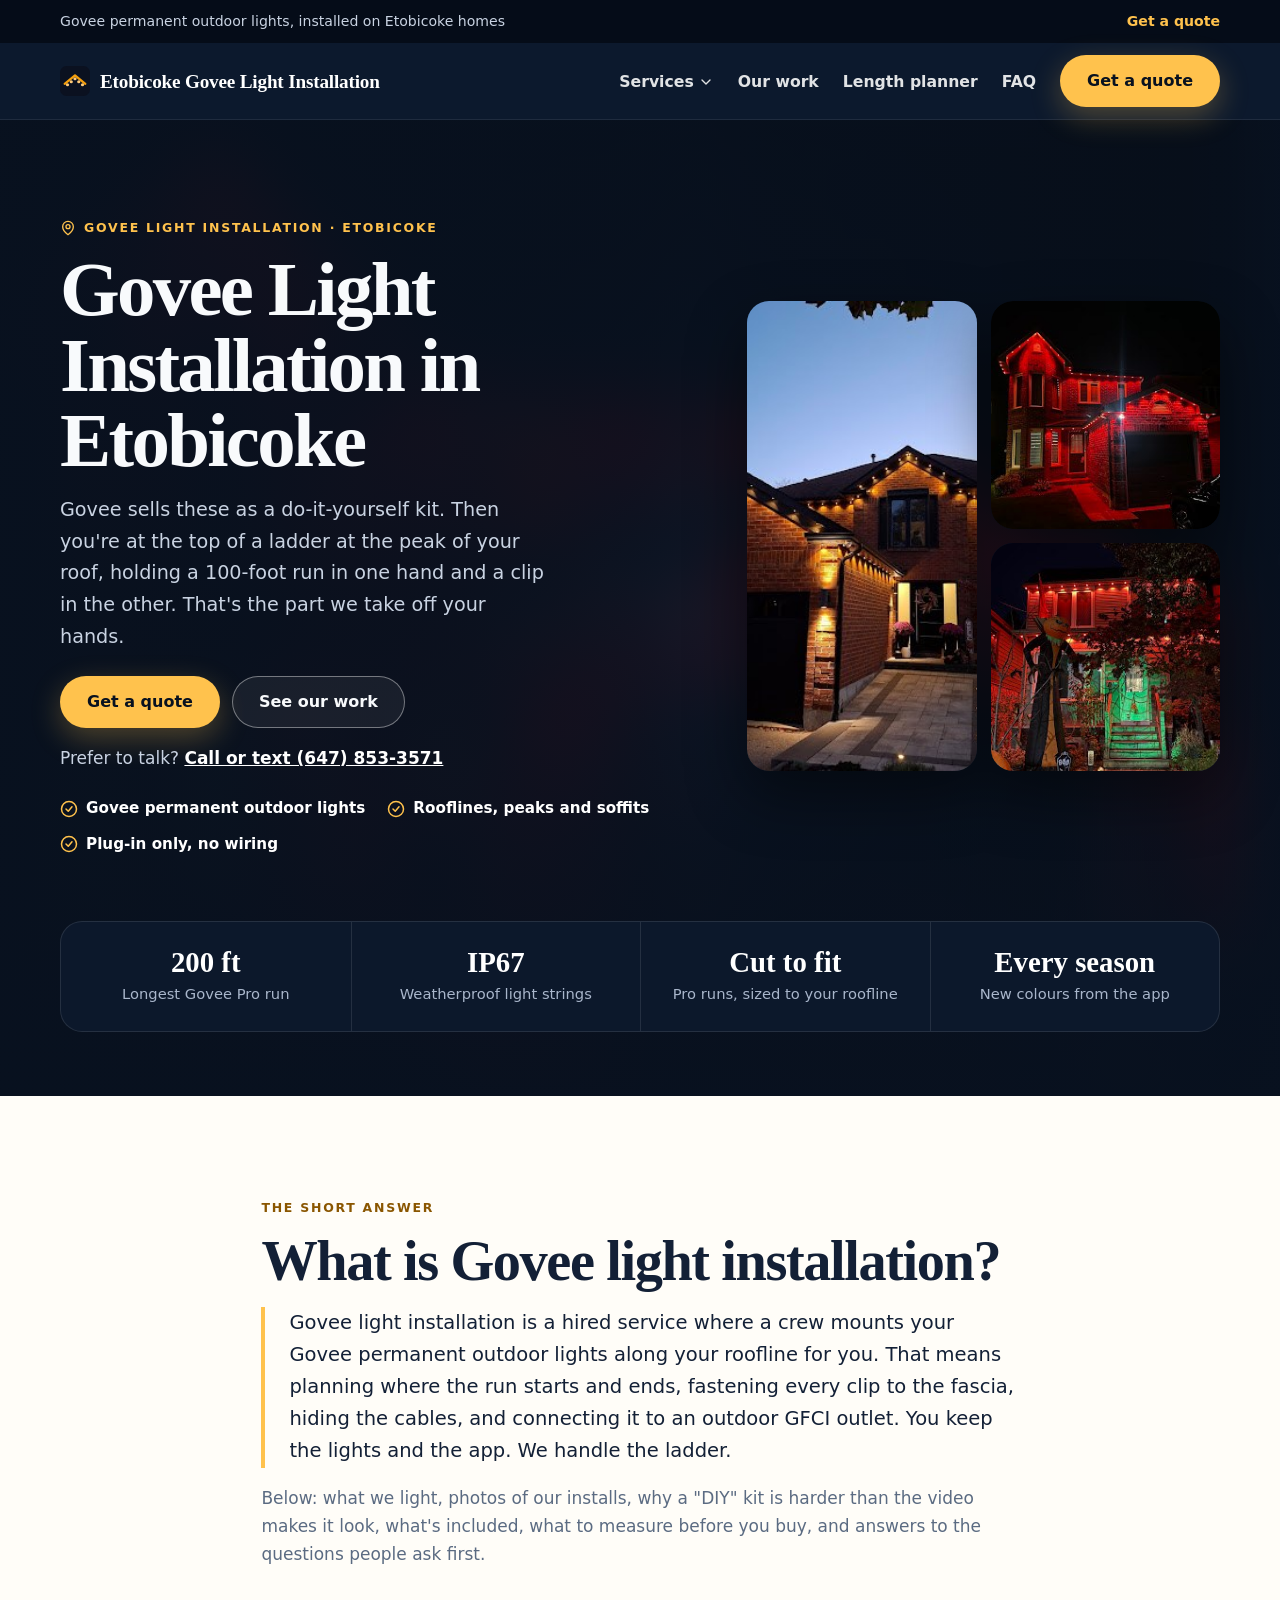
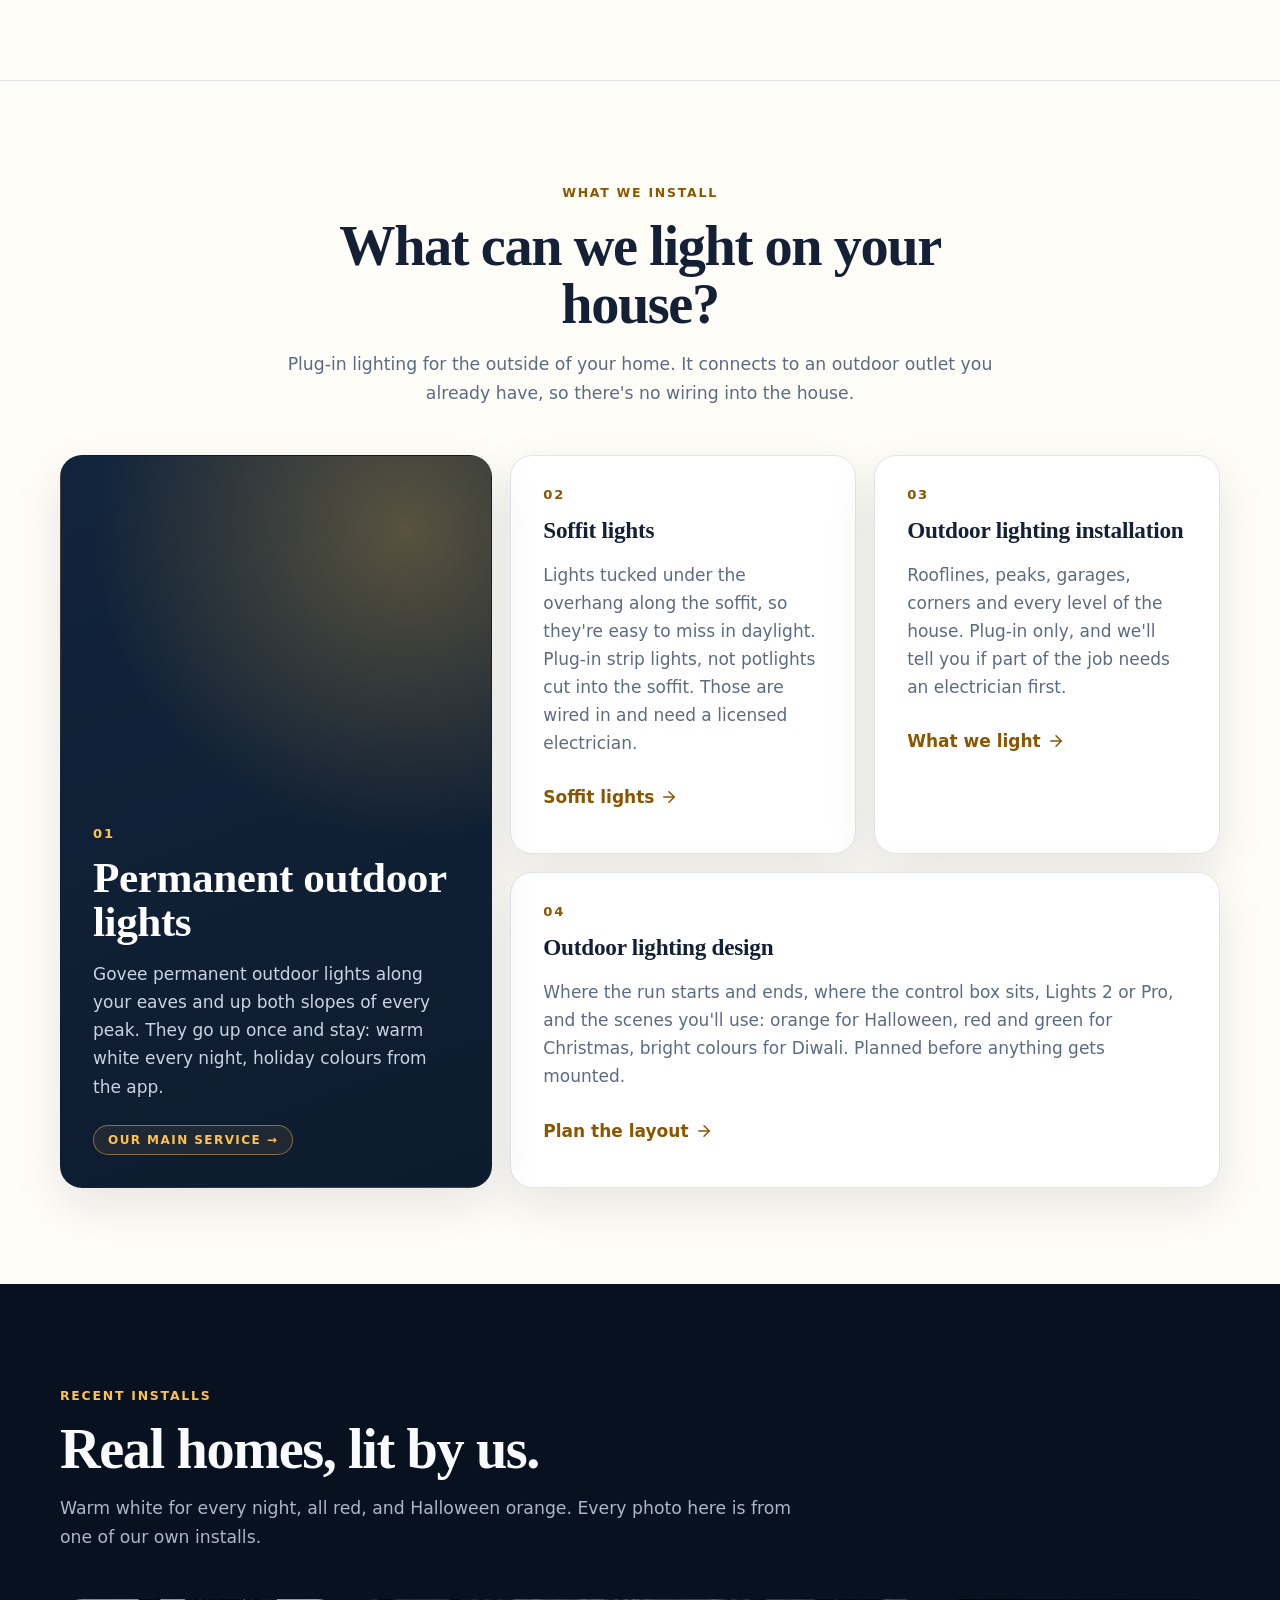
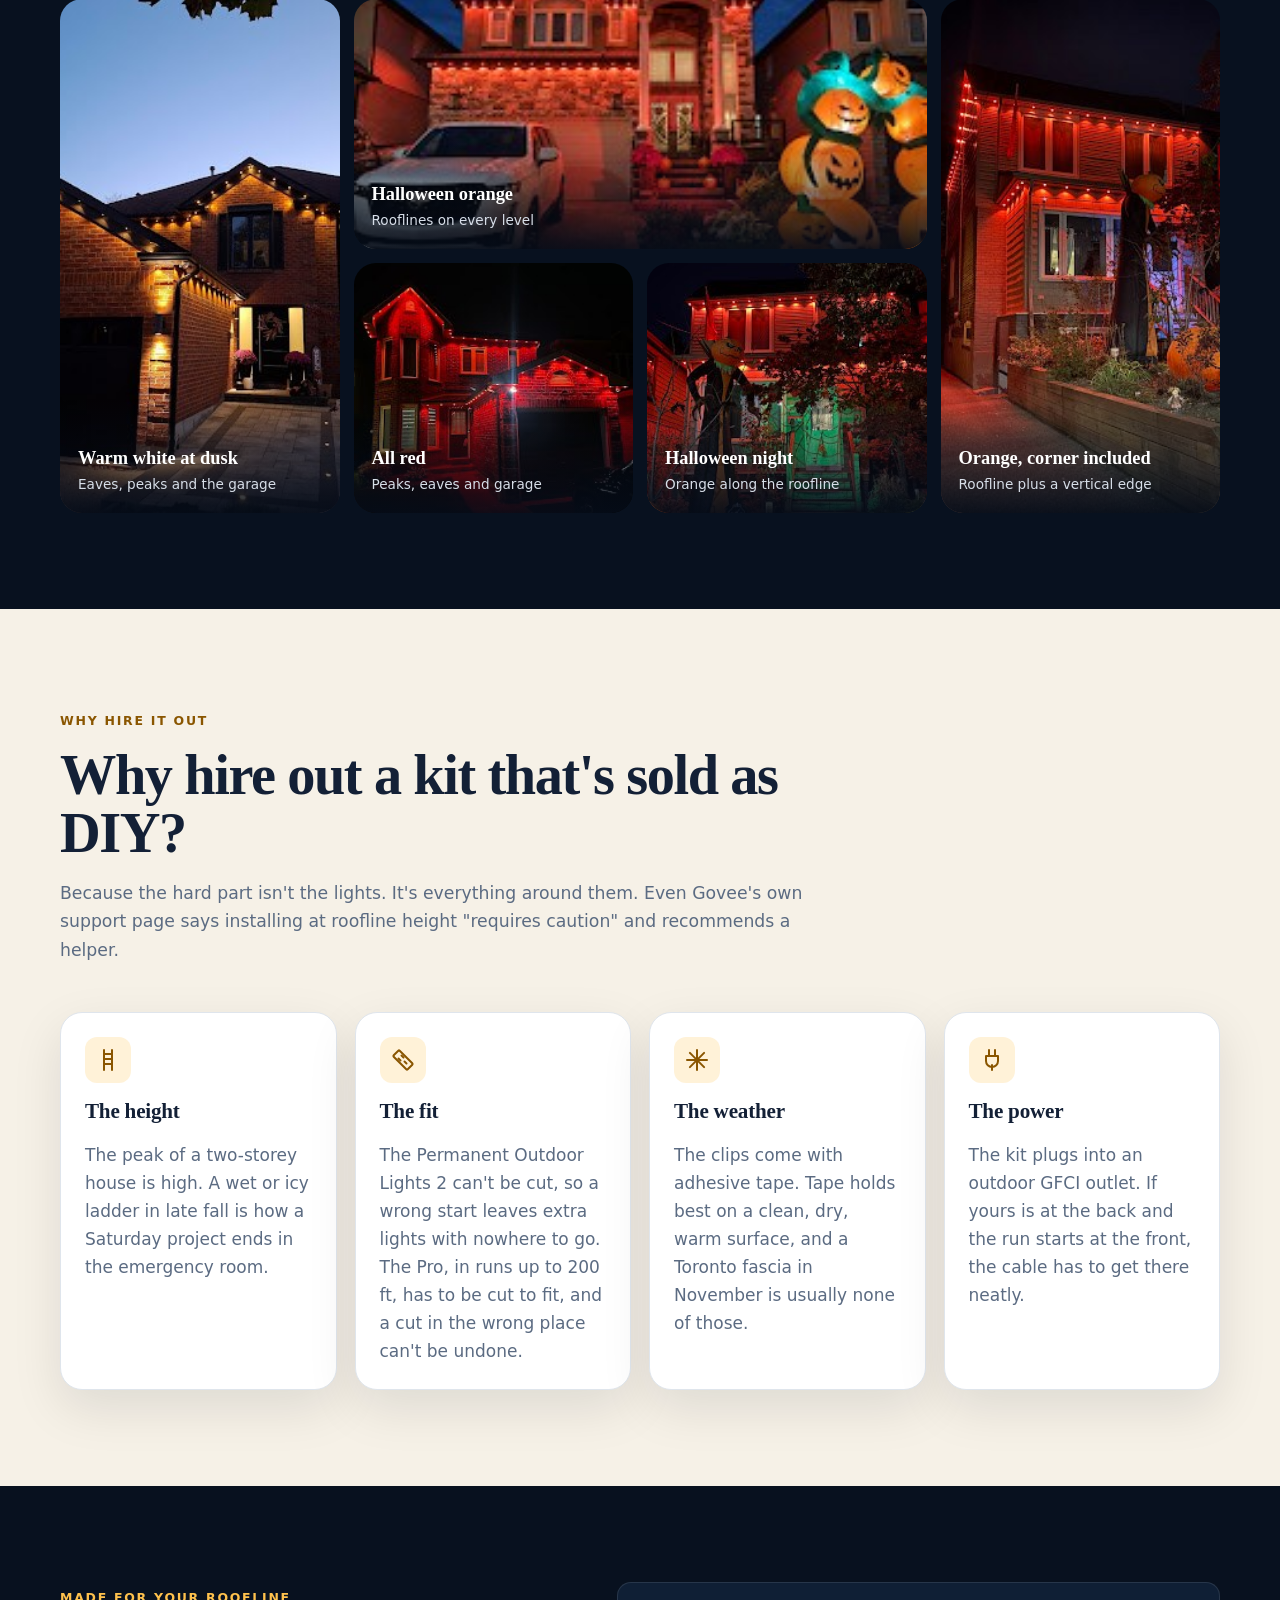
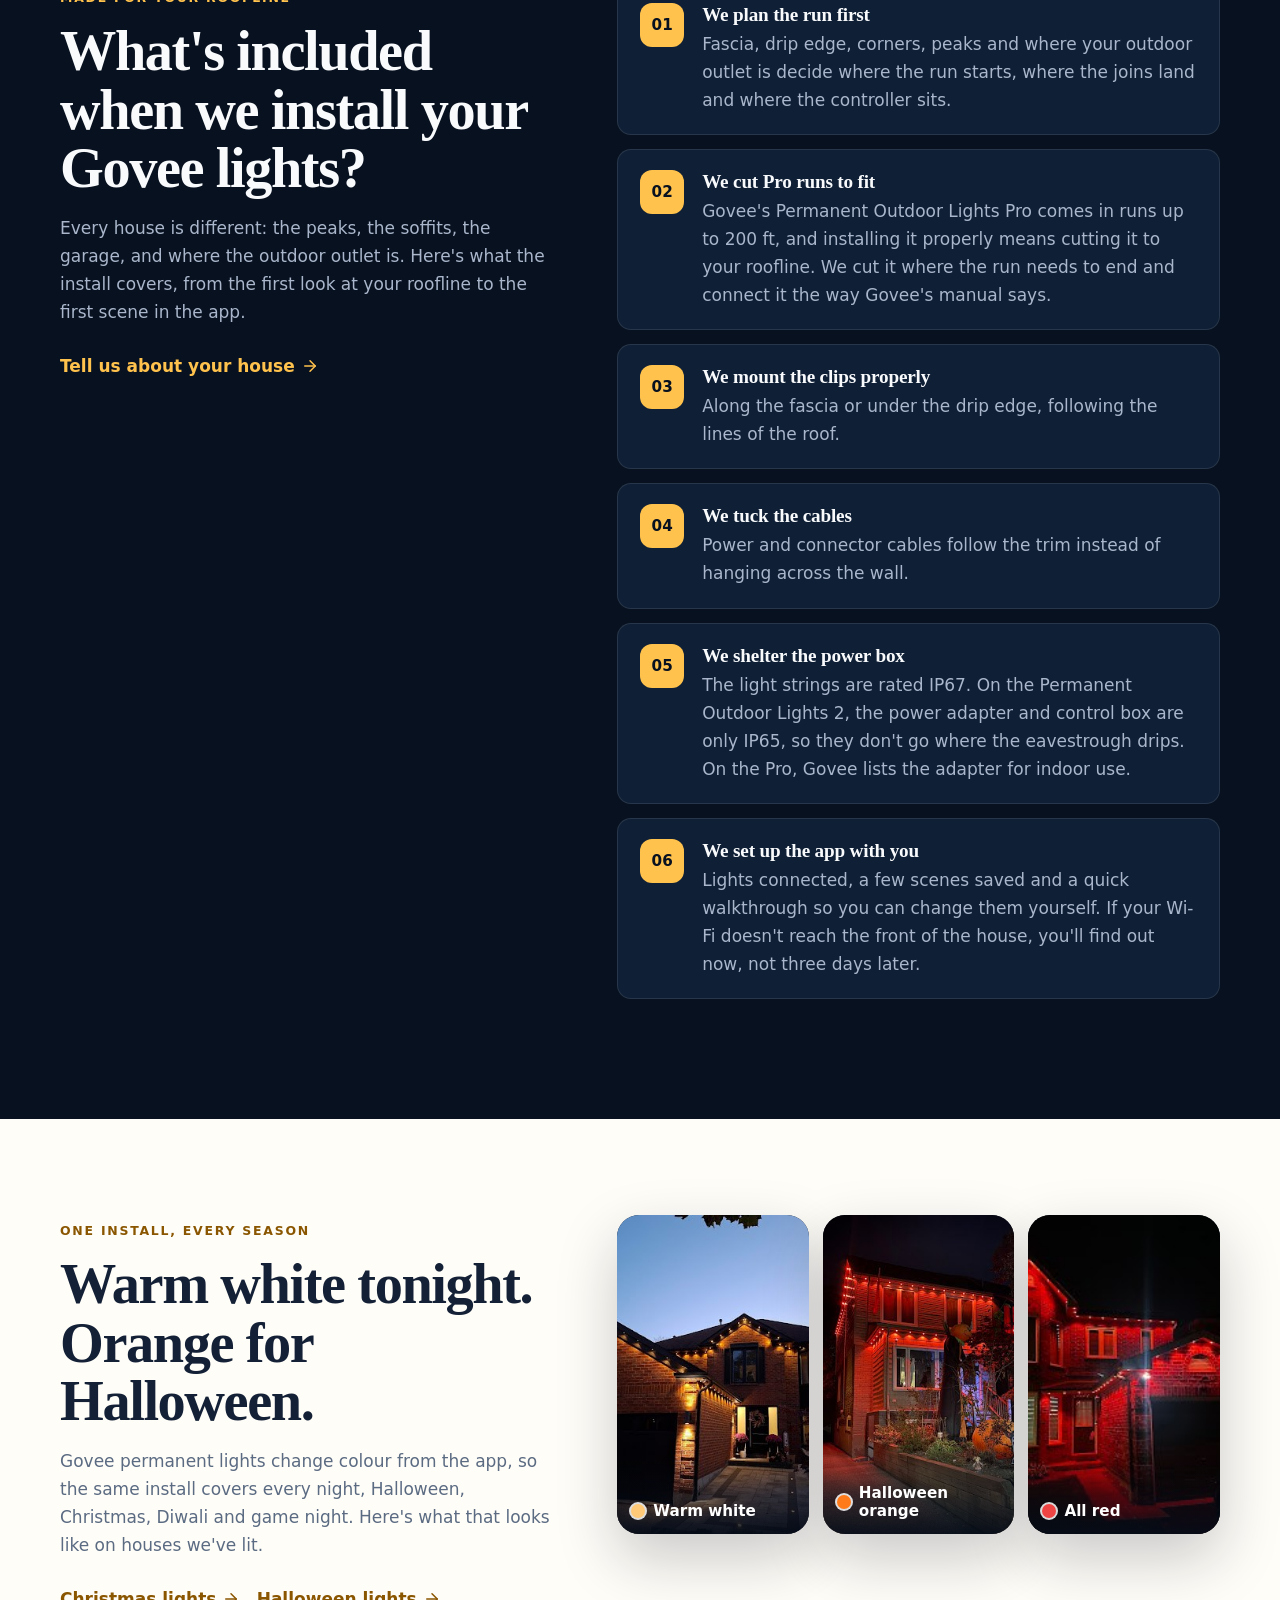
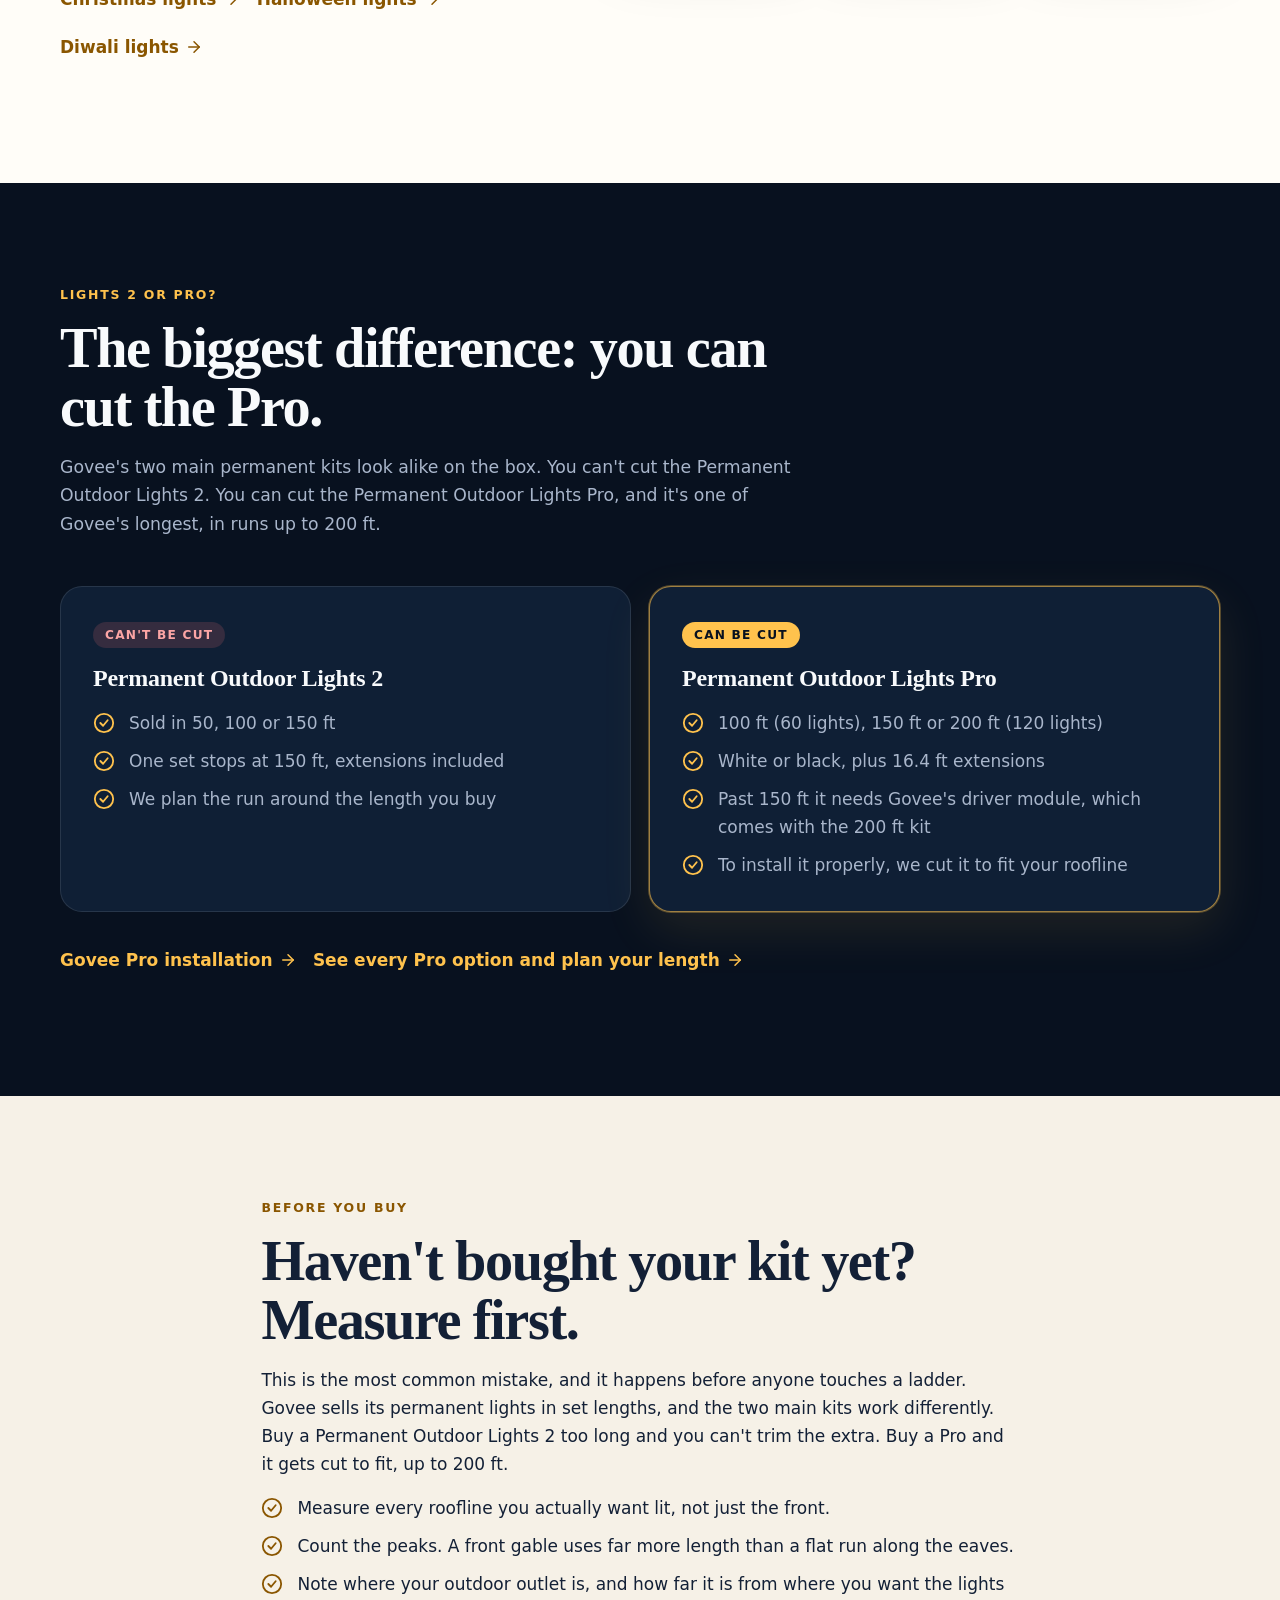
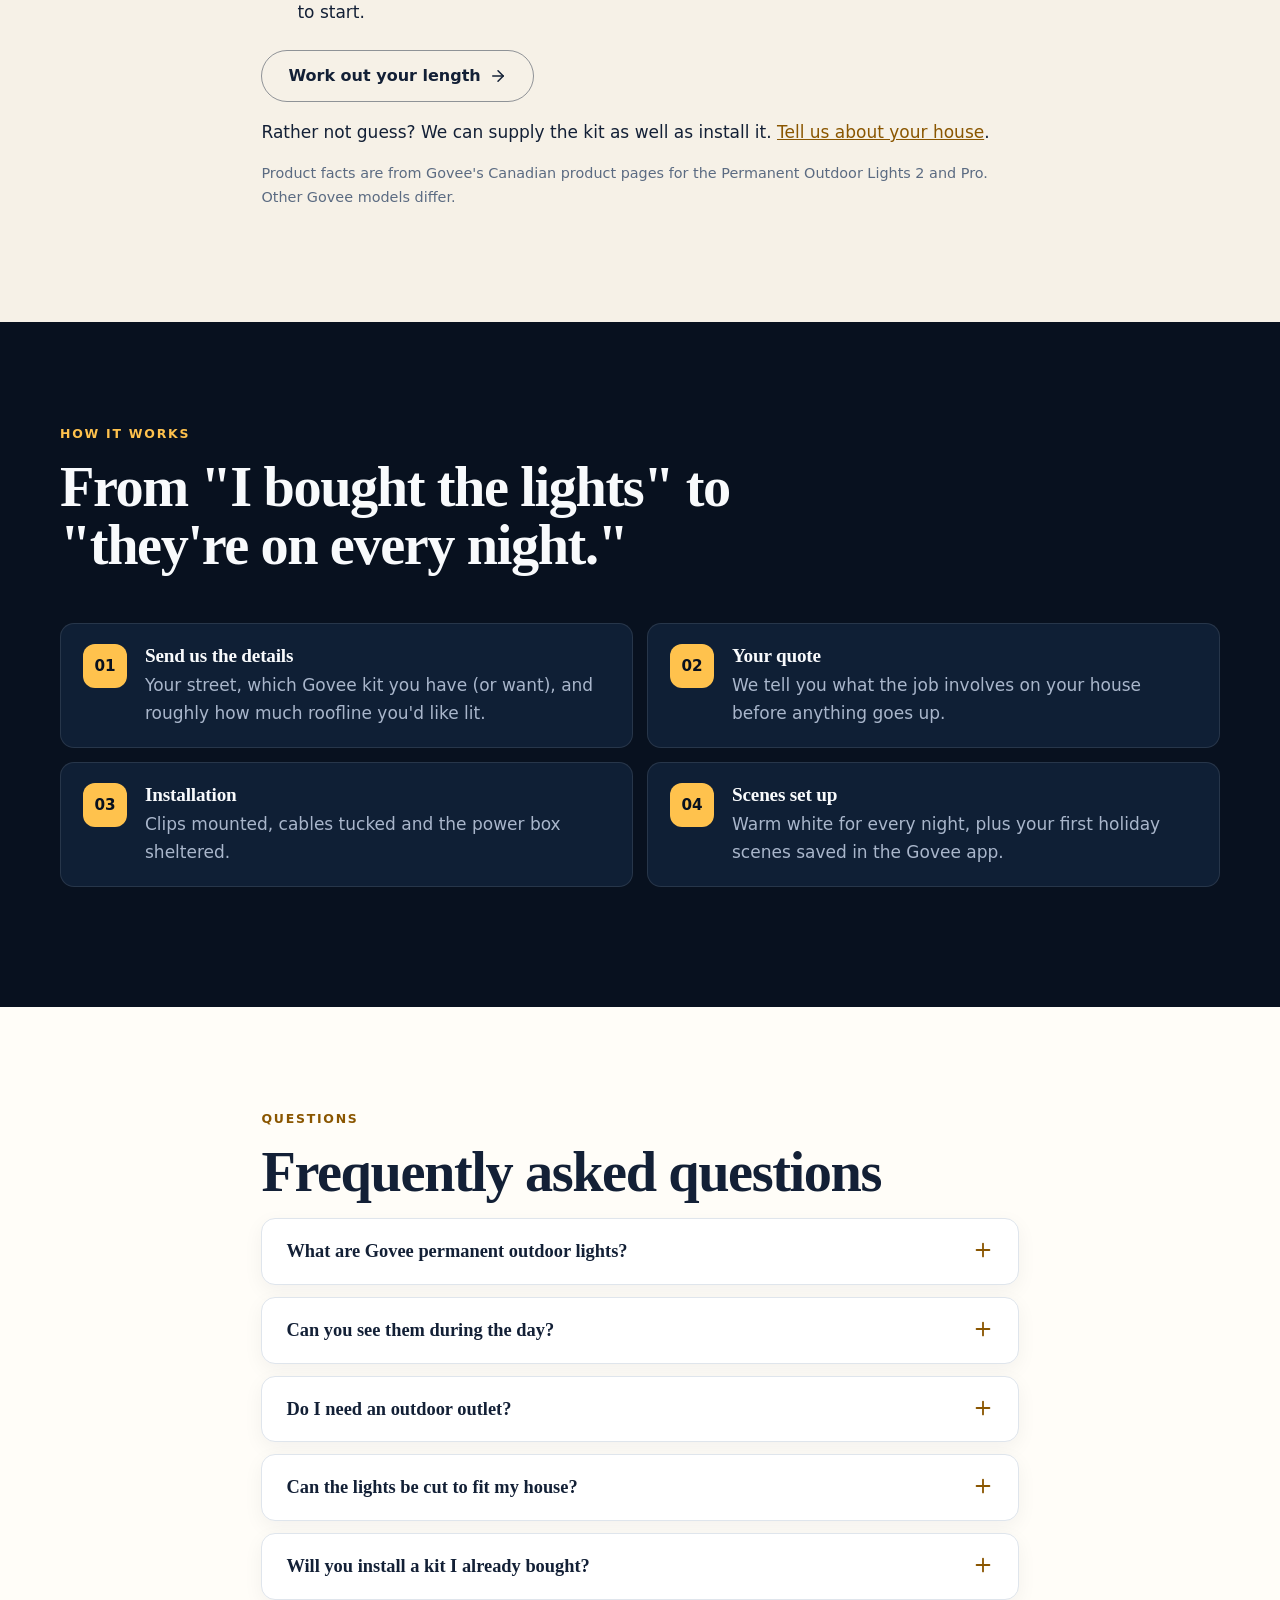
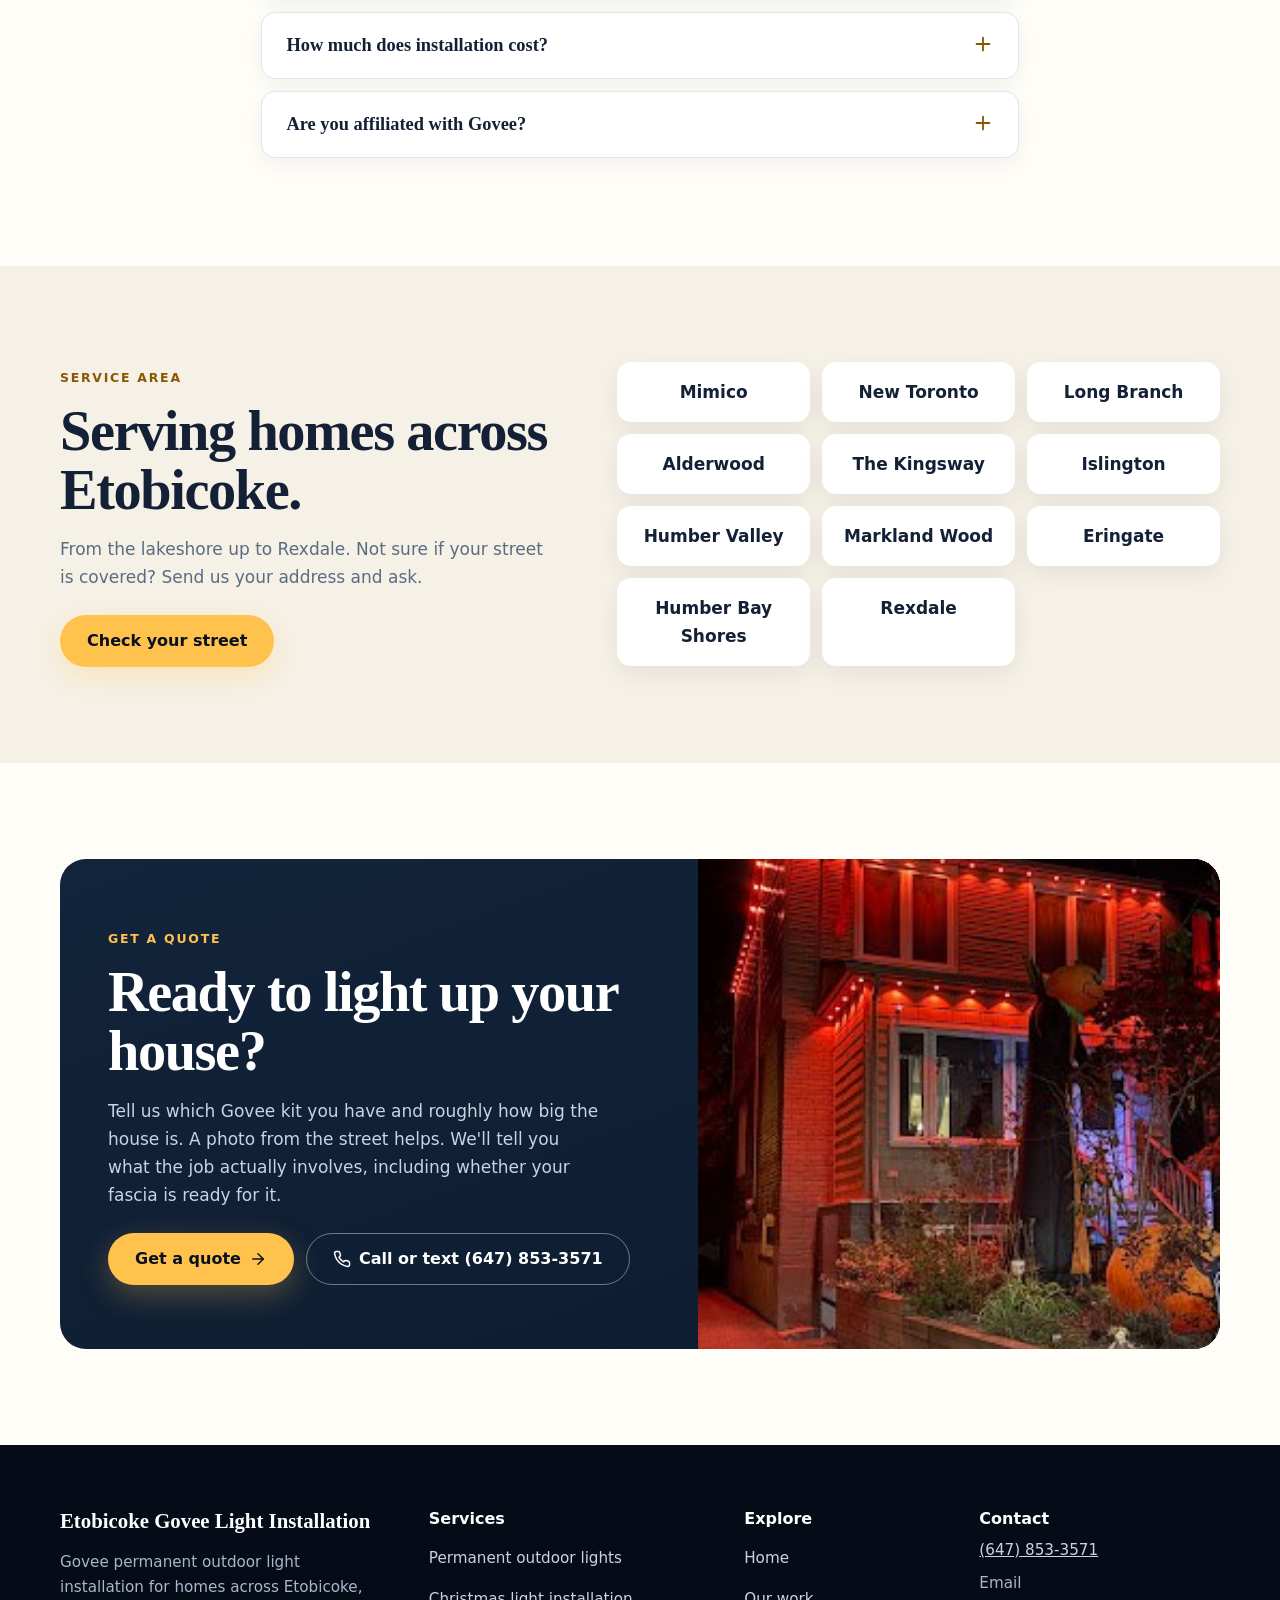
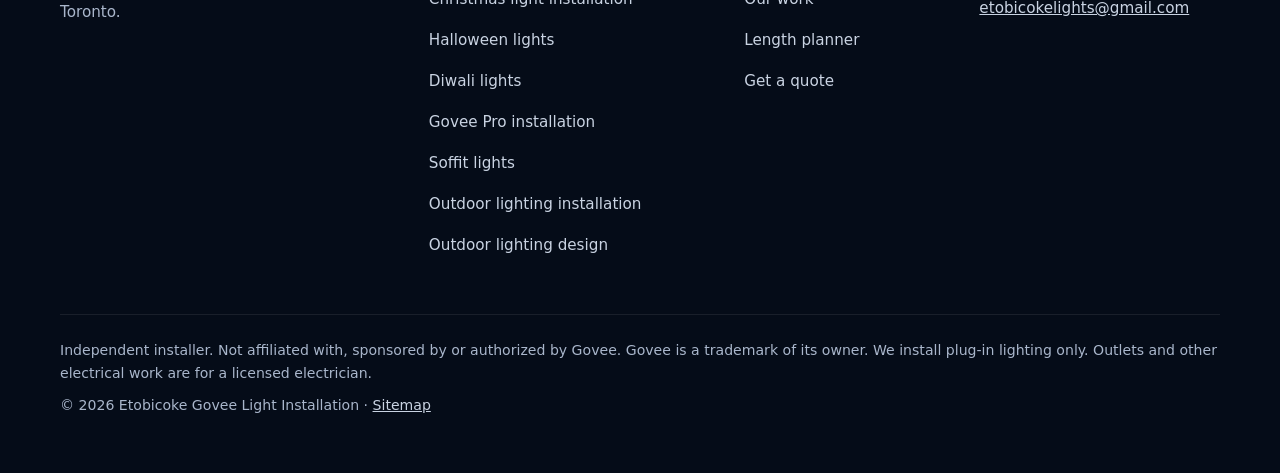
==== index.html @ 53f0d99e "SEO audit fixes: self-hosted fonts, schema, seasonal Christmas page, llms.txt - Self-host Inter (var" ====
<!doctype html>
<html lang="en-CA">
<head>
<meta charset="utf-8">
<meta name="viewport" content="width=device-width, initial-scale=1">
<title>Govee Light Installation Etobicoke | We Handle the Ladder</title>
<meta name="description" content="Govee permanent outdoor lights installed on your Etobicoke roofline. Run planned, clips secured, app set up. No ladder for you. Get a quote.">
<link rel="canonical" href="https://etobicokelights.com/">
<meta property="og:type" content="website">
<meta property="og:site_name" content="Etobicoke Govee Light Installation">
<meta property="og:title" content="Govee Light Installation Etobicoke | We Handle the Ladder">
<meta property="og:description" content="Govee permanent outdoor lights installed on your Etobicoke roofline. Run planned, clips secured, app set up. No ladder for you. Get a quote.">
<meta property="og:url" content="https://etobicokelights.com/">
<meta property="og:image" content="https://etobicokelights.com/assets/og-image.png">
<meta property="og:image:width" content="1200">
<meta property="og:image:height" content="630">
<meta property="og:image:alt" content="Illustration of a house at night with warm white lights along the roofline">
<meta name="twitter:card" content="summary_large_image">
<meta name="theme-color" content="#0B1120">
<link rel="icon" href="/assets/favicon.svg" type="image/svg+xml">
<link rel="preload" href="/assets/fonts/inter-latin.woff2" as="font" type="font/woff2" crossorigin>
<link rel="preload" href="/assets/fonts/source-serif-4-700-latin.woff2" as="font" type="font/woff2" crossorigin>
<link rel="stylesheet" href="/assets/site.css?v=ddac29f1">
<script>document.documentElement.classList.add("js")</script>
<script type="application/ld+json">{"@context": "https://schema.org", "@type": "HomeAndConstructionBusiness", "@id": "https://etobicokelights.com/#business", "name": "Etobicoke Govee Light Installation", "url": "https://etobicokelights.com/", "telephone": "+16478533571", "image": "https://etobicokelights.com/assets/og-image.png", "logo": "https://etobicokelights.com/assets/favicon.svg", "address": {"@type": "PostalAddress", "addressLocality": "Toronto", "addressRegion": "ON", "addressCountry": "CA"}, "areaServed": {"@type": "Place", "name": "Etobicoke, Toronto, ON"}, "hasOfferCatalog": {"@type": "OfferCatalog", "name": "Outdoor lighting installation", "itemListElement": [{"@type": "Offer", "itemOffered": {"@type": "Service", "name": "Permanent outdoor lighting installation"}}, {"@type": "Offer", "itemOffered": {"@type": "Service", "name": "Soffit lighting installation"}}, {"@type": "Offer", "itemOffered": {"@type": "Service", "name": "Outdoor lighting installation"}}, {"@type": "Offer", "itemOffered": {"@type": "Service", "name": "Lighting design"}}]}, "email": "etobicokelights@gmail.com"}</script>
<script type="application/ld+json">{"@context": "https://schema.org", "@type": "FAQPage", "mainEntity": [{"@type": "Question", "name": "What are Govee permanent outdoor lights?", "acceptedAnswer": {"@type": "Answer", "text": "A run of weatherproof LED lights that mounts once along your roofline and stays up all year. You control colour, brightness and schedules from the Govee app, so the same lights work for every night, Halloween, Christmas and game night."}}, {"@type": "Question", "name": "Can you see them during the day?", "acceptedAnswer": {"@type": "Answer", "text": "They tuck under the roof edge, so from the street they're easy to miss in daylight. Stand in the driveway and look up and you'll see them. Anyone who says they're invisible is overselling."}}, {"@type": "Question", "name": "Do I need an outdoor outlet?", "acceptedAnswer": {"@type": "Answer", "text": "Yes. Govee's instructions say to \"install only to a covered Class A GFCI receptacle\": an outdoor outlet with ground-fault protection and a weatherproof cover. If you don't have one near where the lights will start, adding one is a job for a licensed electrician. We install the lights. We don't do electrical work."}}, {"@type": "Question", "name": "Can the lights be cut to fit my house?", "acceptedAnswer": {"@type": "Answer", "text": "It depends on the model. Govee says the Permanent Outdoor Lights 2 can't be cut, so the run is planned around the length you buy. The Permanent Outdoor Lights Pro can be cut and comes in runs up to 200 ft, and to install it properly, we cut it to fit your roofline. Our length planner works out which lengths fit."}}, {"@type": "Question", "name": "Will you install a kit I already bought?", "acceptedAnswer": {"@type": "Answer", "text": "Yes. We install Govee kits you've already bought, and we can supply the kit if you haven't bought one yet."}}, {"@type": "Question", "name": "How much does installation cost?", "acceptedAnswer": {"@type": "Answer", "text": "It depends on how much roofline you want lit, how many peaks and corners there are, and what your fascia is made of. Every house gets its own quote: send us the details and we'll tell you what yours costs."}}, {"@type": "Question", "name": "Are you affiliated with Govee?", "acceptedAnswer": {"@type": "Answer", "text": "No. We're an independent installer. We're not affiliated with, sponsored by or authorized by Govee."}}]}</script>
</head>
<body>
<a class="skip" href="#main">Skip to main content</a>
<!-- Inline SVG icon set (Lucide-style, 2px stroke). Partial: build.py puts it at the top of every page. -->
<svg width="0" height="0" style="position:absolute" aria-hidden="true">
  <defs>
    <symbol id="i-bulb" viewBox="0 0 24 24" fill="none" stroke="currentColor" stroke-width="2" stroke-linecap="round" stroke-linejoin="round"><path d="M9 18h6"/><path d="M10 22h4"/><path d="M12 2a7 7 0 0 0-4 12.7c.6.5 1 1.3 1 2.1V18h6v-1.2c0-.8.4-1.6 1-2.1A7 7 0 0 0 12 2z"/></symbol>
    <symbol id="i-pin" viewBox="0 0 24 24" fill="none" stroke="currentColor" stroke-width="2" stroke-linecap="round" stroke-linejoin="round"><path d="M20 10c0 6-8 12-8 12s-8-6-8-12a8 8 0 0 1 16 0z"/><circle cx="12" cy="10" r="3"/></symbol>
    <symbol id="i-phone" viewBox="0 0 24 24" fill="none" stroke="currentColor" stroke-width="2" stroke-linecap="round" stroke-linejoin="round"><path d="M22 16.9v3a2 2 0 0 1-2.2 2 19.8 19.8 0 0 1-8.6-3.1 19.5 19.5 0 0 1-6-6A19.8 19.8 0 0 1 2.1 4.2 2 2 0 0 1 4.1 2h3a2 2 0 0 1 2 1.7c.1.9.4 1.8.7 2.7a2 2 0 0 1-.5 2.1L8 9.8a16 16 0 0 0 6 6l1.3-1.3a2 2 0 0 1 2.1-.4c.9.3 1.8.6 2.7.7a2 2 0 0 1 1.7 2z"/></symbol>
    <symbol id="i-ladder" viewBox="0 0 24 24" fill="none" stroke="currentColor" stroke-width="2" stroke-linecap="round" stroke-linejoin="round"><path d="M8 2v20"/><path d="M16 2v20"/><path d="M8 6h8"/><path d="M8 11h8"/><path d="M8 16h8"/></symbol>
    <symbol id="i-ruler" viewBox="0 0 24 24" fill="none" stroke="currentColor" stroke-width="2" stroke-linecap="round" stroke-linejoin="round"><path d="M21.3 15.3 8.7 2.7a1 1 0 0 0-1.4 0L2.7 7.3a1 1 0 0 0 0 1.4l12.6 12.6a1 1 0 0 0 1.4 0l4.6-4.6a1 1 0 0 0 0-1.4z"/><path d="m7.5 10.5 2 2"/><path d="m10.5 7.5 2 2"/><path d="m13.5 13.5 2 2"/></symbol>
    <symbol id="i-snow" viewBox="0 0 24 24" fill="none" stroke="currentColor" stroke-width="2" stroke-linecap="round" stroke-linejoin="round"><path d="M12 2v20"/><path d="m4.9 4.9 14.2 14.2"/><path d="M2 12h20"/><path d="m19.1 4.9-14.2 14.2"/></symbol>
    <symbol id="i-plug" viewBox="0 0 24 24" fill="none" stroke="currentColor" stroke-width="2" stroke-linecap="round" stroke-linejoin="round"><path d="M12 22v-5"/><path d="M9 8V2"/><path d="M15 8V2"/><path d="M18 8v5a6 6 0 0 1-12 0V8z"/></symbol>
    <symbol id="i-check" viewBox="0 0 24 24" fill="none" stroke="currentColor" stroke-width="2" stroke-linecap="round" stroke-linejoin="round"><circle cx="12" cy="12" r="10"/><path d="m8 12 3 3 5-6"/></symbol>
    <symbol id="i-plus" viewBox="0 0 24 24" fill="none" stroke="currentColor" stroke-width="2" stroke-linecap="round" stroke-linejoin="round"><path d="M12 5v14"/><path d="M5 12h14"/></symbol>
    <symbol id="i-x" viewBox="0 0 24 24" fill="none" stroke="currentColor" stroke-width="2" stroke-linecap="round" stroke-linejoin="round"><path d="M18 6 6 18"/><path d="m6 6 12 12"/></symbol>
    <symbol id="i-menu" viewBox="0 0 24 24" fill="none" stroke="currentColor" stroke-width="2" stroke-linecap="round" stroke-linejoin="round"><path d="M4 6h16"/><path d="M4 12h16"/><path d="M4 18h16"/></symbol>
    <symbol id="i-chevron" viewBox="0 0 24 24" fill="none" stroke="currentColor" stroke-width="2" stroke-linecap="round" stroke-linejoin="round"><path d="m6 9 6 6 6-6"/></symbol>
    <symbol id="i-arrow" viewBox="0 0 24 24" fill="none" stroke="currentColor" stroke-width="2" stroke-linecap="round" stroke-linejoin="round"><path d="M5 12h14"/><path d="m12 5 7 7-7 7"/></symbol>
    <symbol id="i-roof" viewBox="0 0 24 24" fill="none" stroke="currentColor" stroke-width="2" stroke-linecap="round" stroke-linejoin="round"><path d="m3 12 9-8 9 8"/><path d="M6 15h.01"/><path d="M10 15h.01"/><path d="M14 15h.01"/><path d="M18 15h.01"/></symbol>
    <symbol id="i-eave" viewBox="0 0 24 24" fill="none" stroke="currentColor" stroke-width="2" stroke-linecap="round" stroke-linejoin="round"><path d="M2 8h20"/><path d="M4 8v12"/><path d="M6 12h.01"/><path d="M10 12h.01"/><path d="M14 12h.01"/><path d="M18 12h.01"/></symbol>
    <symbol id="i-palette" viewBox="0 0 24 24" fill="none" stroke="currentColor" stroke-width="2" stroke-linecap="round" stroke-linejoin="round"><path d="M12 22a10 10 0 1 1 10-10c0 2.8-2.2 4-4 4h-2a2 2 0 0 0-1.5 3.3A2 2 0 0 1 12 22z"/><circle cx="7.5" cy="10.5" r="1"/><circle cx="10.5" cy="6.5" r="1"/><circle cx="15.5" cy="7.5" r="1"/></symbol>
  </defs>
</svg>

<div class="topbar"><div class="wrap"><span>Govee permanent outdoor lights, installed on Etobicoke homes</span><a href="/contact/">Get a quote</a></div></div>
<header class="site">
  <div class="wrap bar">
    <a class="brand" href="/"><img src="/assets/favicon.svg" alt="" width="30" height="30"><span>Etobicoke Govee Light Installation</span></a>
    <nav class="primary" id="primary-nav" aria-label="Primary"><ul><li class="has-sub"><a href="/#services">Services<svg class="chev" aria-hidden="true"><use href="#i-chevron"/></svg></a><ul class="sub" aria-label="Services"><li><a href="/permanent-outdoor-lights/">Permanent outdoor lights</a></li><li><a href="/christmas-light-installation/">Christmas light installation</a></li><li><a href="/halloween-lights/">Halloween lights</a></li><li><a href="/diwali-lights/">Diwali lights</a></li><li><a href="/govee-pro-installation/">Govee Pro installation</a></li><li><a href="/soffit-lights/">Soffit lights</a></li><li><a href="/outdoor-lighting-installation/">Outdoor lighting installation</a></li><li><a href="/outdoor-lighting-design/">Outdoor lighting design</a></li></ul></li><li><a href="/#work">Our work</a></li><li><a href="/can-you-cut-govee-permanent-outdoor-lights/">Length planner</a></li><li><a href="/#faq">FAQ</a></li></ul></nav>
    <div class="bar-actions">
      <a class="btn btn-primary" href="/contact/">Get a quote</a>
      <button class="menu-btn" type="button" aria-expanded="false" aria-controls="primary-nav" aria-label="Menu"><svg aria-hidden="true"><use href="#i-menu"/></svg></button>
    </div>
  </div>
</header>

<main id="main">
  <section class="hero theme-dark" aria-labelledby="hero-title">
    <img class="hero-glow" src="/assets/img/jobs/red-roofline.jpg" alt="" aria-hidden="true">
    <div class="wrap">
      <div class="hero-grid">
        <div>
          <p class="eyebrow"><svg aria-hidden="true"><use href="#i-pin"/></svg>Govee light installation · Etobicoke</p>
          <h1 id="hero-title">Govee Light Installation in Etobicoke</h1>
          <p class="lead">Govee sells these as a do-it-yourself kit. Then you're at the top of a ladder at the peak of your roof, holding a 100-foot run in one hand and a clip in the other. That's the part we take off your hands.</p>
          <div class="actions">
            <a class="btn btn-primary" href="/contact/">Get a quote</a>
            <a class="btn btn-ghost" href="#work">See our work</a>
          </div>
          <p class="phone-note">Prefer to talk? <a href="tel:+16478533571">Call or text (647) 853-3571</a></p>
          <ul class="trust">
            <li><svg aria-hidden="true"><use href="#i-check"/></svg>Govee permanent outdoor lights</li>
            <li><svg aria-hidden="true"><use href="#i-check"/></svg>Rooflines, peaks and soffits</li>
            <li><svg aria-hidden="true"><use href="#i-check"/></svg>Plug-in only, no wiring</li>
          </ul>
        </div>
        <div class="hero-shots">
          <figure><img src="/assets/img/jobs/warm-white-dusk.jpg" alt="Brick house at dusk with warm white permanent lights along the eaves, peaks and garage, one of our installs" width="243" height="406" fetchpriority="high"></figure>
          <figure><img src="/assets/img/jobs/red-roofline.jpg" alt="Two-storey brick house at night with red lights on every roofline, one of our installs" width="243" height="244"></figure>
          <figure><img src="/assets/img/jobs/orange-green-porch.jpg" alt="House at night with orange roofline lights for Halloween, one of our installs" width="243" height="244"></figure>
        </div>
      </div>
      <div class="proof">
        <div><strong>200 ft</strong><span>Longest Govee Pro run</span></div>
        <div><strong>IP67</strong><span>Weatherproof light strings</span></div>
        <div><strong>Cut to fit</strong><span>Pro runs, sized to your roofline</span></div>
        <div><strong>Every season</strong><span>New colours from the app</span></div>
      </div>
    </div>
  </section>

  <section class="theme-light" aria-labelledby="what-title">
    <div class="wrap narrow">
      <p class="eyebrow">The short answer</p>
      <h2 id="what-title">What is Govee light installation?</h2>
      <p class="answer">Govee light installation is a hired service where a crew mounts your Govee permanent outdoor lights along your roofline for you. That means planning where the run starts and ends, fastening every clip to the fascia, hiding the cables, and connecting it to an outdoor GFCI outlet. You keep the lights and the app. We handle the ladder.</p>
      <p class="muted">Below: what we light, photos of our installs, why a "DIY" kit is harder than the video makes it look, what's included, what to measure before you buy, and answers to the questions people ask first.</p>
    </div>
  </section>

  <section id="services" class="theme-light" aria-labelledby="services-title">
    <div class="wrap">
      <div class="section-head centered">
        <p class="eyebrow">What we install</p>
        <h2 id="services-title">What can we light on your house?</h2>
        <p>Plug-in lighting for the outside of your home. It connects to an outdoor outlet you already have, so there's no wiring into the house.</p>
      </div>
      <div class="svc-grid">
        <article class="svc-card svc-primary">
          <span class="svc-num">01</span>
          <h3>Permanent outdoor lights</h3>
          <p>Govee permanent outdoor lights along your eaves and up both slopes of every peak. They go up once and stay: warm white every night, holiday colours from the app.</p>
          <a class="svc-tag" href="/permanent-outdoor-lights/">Our main service →</a>
        </article>
        <article class="svc-card">
          <span class="svc-num">02</span>
          <h3>Soffit lights</h3>
          <p>Lights tucked under the overhang along the soffit, so they're easy to miss in daylight. Plug-in strip lights, not potlights cut into the soffit. Those are wired in and need a licensed electrician.</p>
          <a class="text-link" href="/soffit-lights/">Soffit lights<svg aria-hidden="true"><use href="#i-arrow"/></svg></a>
        </article>
        <article class="svc-card">
          <span class="svc-num">03</span>
          <h3>Outdoor lighting installation</h3>
          <p>Rooflines, peaks, garages, corners and every level of the house. Plug-in only, and we'll tell you if part of the job needs an electrician first.</p>
          <a class="text-link" href="/outdoor-lighting-installation/">What we light<svg aria-hidden="true"><use href="#i-arrow"/></svg></a>
        </article>
        <article class="svc-card">
          <span class="svc-num">04</span>
          <h3>Outdoor lighting design</h3>
          <p>Where the run starts and ends, where the control box sits, Lights 2 or Pro, and the scenes you'll use: orange for Halloween, red and green for Christmas, bright colours for Diwali. Planned before anything gets mounted.</p>
          <a class="text-link" href="/outdoor-lighting-design/">Plan the layout<svg aria-hidden="true"><use href="#i-arrow"/></svg></a>
        </article>
      </div>    </div>
  </section>

  <section id="work" class="theme-dark" aria-labelledby="work-title">
    <div class="wrap">
      <div class="section-head">
        <p class="eyebrow">Recent installs</p>
        <h2 id="work-title">Real homes, lit by us.</h2>
        <p>Warm white for every night, all red, and Halloween orange. Every photo here is from one of our own installs.</p>
      </div>
      <div class="gallery">
        <figure class="tall"><img src="/assets/img/jobs/warm-white-dusk.jpg" alt="Brick house at dusk with warm white lights along the eaves, peaks and garage" width="243" height="406" loading="lazy"><figcaption><strong>Warm white at dusk</strong><span>Eaves, peaks and the garage</span></figcaption></figure>
        <figure class="wide"><img src="/assets/img/jobs/halloween-stone-house.jpg" alt="Stone and stucco house at night with orange lights on every roofline and Halloween pumpkins on the lawn" width="243" height="146" loading="lazy"><figcaption><strong>Halloween orange</strong><span>Rooflines on every level</span></figcaption></figure>
        <figure class="tall"><img src="/assets/img/jobs/orange-roofline-corners.jpg" alt="Narrow two-storey house with orange lights along the roofline and down a vertical corner" width="243" height="406" loading="lazy"><figcaption><strong>Orange, corner included</strong><span>Roofline plus a vertical edge</span></figcaption></figure>
        <figure><img src="/assets/img/jobs/red-roofline.jpg" alt="Two-storey brick house at night with red lights on every roofline" width="243" height="244" loading="lazy"><figcaption><strong>All red</strong><span>Peaks, eaves and garage</span></figcaption></figure>
        <figure><img src="/assets/img/jobs/orange-green-porch.jpg" alt="House at night with orange roofline lights and Halloween decorations" width="243" height="244" loading="lazy"><figcaption><strong>Halloween night</strong><span>Orange along the roofline</span></figcaption></figure>
      </div>
    </div>
  </section>

  <section class="theme-cream" aria-labelledby="why-title">
    <div class="wrap">
      <div class="section-head">
        <p class="eyebrow">Why hire it out</p>
        <h2 id="why-title">Why hire out a kit that's sold as DIY?</h2>
        <p>Because the hard part isn't the lights. It's everything around them. Even Govee's own support page says installing at roofline height "requires caution" and recommends a helper.</p>
      </div>
      <div class="grid-4">
        <div class="card">
          <div class="icon"><svg aria-hidden="true"><use href="#i-ladder"/></svg></div>
          <h3>The height</h3>
          <p>The peak of a two-storey house is high. A wet or icy ladder in late fall is how a Saturday project ends in the emergency room.</p>
        </div>
        <div class="card">
          <div class="icon"><svg aria-hidden="true"><use href="#i-ruler"/></svg></div>
          <h3>The fit</h3>
          <p>The Permanent Outdoor Lights 2 can't be cut, so a wrong start leaves extra lights with nowhere to go. The Pro, in runs up to 200 ft, has to be cut to fit, and a cut in the wrong place can't be undone.</p>
        </div>
        <div class="card">
          <div class="icon"><svg aria-hidden="true"><use href="#i-snow"/></svg></div>
          <h3>The weather</h3>
          <p>The clips come with adhesive tape. Tape holds best on a clean, dry, warm surface, and a Toronto fascia in November is usually none of those.</p>
        </div>
        <div class="card">
          <div class="icon"><svg aria-hidden="true"><use href="#i-plug"/></svg></div>
          <h3>The power</h3>
          <p>The kit plugs into an outdoor GFCI outlet. If yours is at the back and the run starts at the front, the cable has to get there neatly.</p>
        </div>
      </div>
    </div>
  </section>

  <section id="included" class="theme-dark" aria-labelledby="included-title">
    <div class="wrap split">
      <div>
        <p class="eyebrow">Made for your roofline</p>
        <h2 id="included-title">What's included when we install your Govee lights?</h2>
        <p>Every house is different: the peaks, the soffits, the garage, and where the outdoor outlet is. Here's what the install covers, from the first look at your roofline to the first scene in the app.</p>
        <a class="text-link" href="/contact/">Tell us about your house<svg aria-hidden="true"><use href="#i-arrow"/></svg></a>
      </div>
      <div>
        <ol class="steps">
          <li><div><h3>We plan the run first</h3><p>Fascia, drip edge, corners, peaks and where your outdoor outlet is decide where the run starts, where the joins land and where the controller sits.</p></div></li>
          <li><div><h3>We cut Pro runs to fit</h3><p>Govee's Permanent Outdoor Lights Pro comes in runs up to 200 ft, and installing it properly means cutting it to your roofline. We cut it where the run needs to end and connect it the way Govee's manual says.</p></div></li>
          <li><div><h3>We mount the clips properly</h3><p>Along the fascia or under the drip edge, following the lines of the roof.</p></div></li>
          <li><div><h3>We tuck the cables</h3><p>Power and connector cables follow the trim instead of hanging across the wall.</p></div></li>
          <li><div><h3>We shelter the power box</h3><p>The light strings are rated IP67. On the Permanent Outdoor Lights 2, the power adapter and control box are only IP65, so they don't go where the eavestrough drips. On the Pro, Govee lists the adapter for indoor use.</p></div></li>
          <li><div><h3>We set up the app with you</h3><p>Lights connected, a few scenes saved and a quick walkthrough so you can change them yourself. If your Wi-Fi doesn't reach the front of the house, you'll find out now, not three days later.</p></div></li>
        </ol>
      </div>
    </div>
  </section>

  <section class="theme-light" aria-labelledby="scenes-title">
    <div class="wrap split">
      <div>
        <p class="eyebrow">One install, every season</p>
        <h2 id="scenes-title">Warm white tonight. Orange for Halloween.</h2>
        <p>Govee permanent lights change colour from the app, so the same install covers every night, Halloween, Christmas, Diwali and game night. Here's what that looks like on houses we've lit.</p>
        <p><a class="text-link" href="/christmas-light-installation/">Christmas lights<svg aria-hidden="true"><use href="#i-arrow"/></svg></a> &nbsp; <a class="text-link" href="/halloween-lights/">Halloween lights<svg aria-hidden="true"><use href="#i-arrow"/></svg></a> &nbsp; <a class="text-link" href="/diwali-lights/">Diwali lights<svg aria-hidden="true"><use href="#i-arrow"/></svg></a></p>
      </div>
      <div class="scene-shots">
        <figure><img src="/assets/img/jobs/warm-white-dusk.jpg" alt="Brick house at dusk with warm white lights along the roofline, one of our installs" width="243" height="406" loading="lazy"><figcaption><span class="swatch" style="background:#FFC978"></span>Warm white</figcaption></figure>
        <figure><img src="/assets/img/jobs/orange-roofline-corners.jpg" alt="House at night with orange lights along the roofline and a corner, one of our installs" width="243" height="406" loading="lazy"><figcaption><span class="swatch" style="background:#FF7A1A"></span>Halloween orange</figcaption></figure>
        <figure><img src="/assets/img/jobs/red-roofline.jpg" alt="Two-storey brick house at night with red lights on every roofline, one of our installs" width="243" height="244" loading="lazy"><figcaption><span class="swatch" style="background:#EF4444"></span>All red</figcaption></figure>
      </div>
    </div>
  </section>

  <section id="compare" class="theme-dark" aria-labelledby="compare-title">
    <div class="wrap">
      <div class="section-head">
        <p class="eyebrow">Lights 2 or Pro?</p>
        <h2 id="compare-title">The biggest difference: you can cut the Pro.</h2>
        <p>Govee's two main permanent kits look alike on the box. You can't cut the Permanent Outdoor Lights 2. You can cut the Permanent Outdoor Lights Pro, and it's one of Govee's longest, in runs up to 200 ft.</p>
      </div>
      <div class="compare">
        <div class="compare-card">
          <span class="cut-tag no">Can't be cut</span>
          <h3>Permanent Outdoor Lights 2</h3>
          <ul class="checks">
            <li><svg aria-hidden="true"><use href="#i-check"/></svg><span>Sold in 50, 100 or 150 ft</span></li>
            <li><svg aria-hidden="true"><use href="#i-check"/></svg><span>One set stops at 150 ft, extensions included</span></li>
            <li><svg aria-hidden="true"><use href="#i-check"/></svg><span>We plan the run around the length you buy</span></li>
          </ul>
        </div>
        <div class="compare-card pro">
          <span class="cut-tag yes">Can be cut</span>
          <h3>Permanent Outdoor Lights Pro</h3>
          <ul class="checks">
            <li><svg aria-hidden="true"><use href="#i-check"/></svg><span>100 ft (60 lights), 150 ft or 200 ft (120 lights)</span></li>
            <li><svg aria-hidden="true"><use href="#i-check"/></svg><span>White or black, plus 16.4 ft extensions</span></li>
            <li><svg aria-hidden="true"><use href="#i-check"/></svg><span>Past 150 ft it needs Govee's driver module, which comes with the 200 ft kit</span></li>
            <li><svg aria-hidden="true"><use href="#i-check"/></svg><span>To install it properly, we cut it to fit your roofline</span></li>
          </ul>
        </div>
      </div>
      <p style="margin-top:var(--space-3)"><a class="text-link" href="/govee-pro-installation/">Govee Pro installation<svg aria-hidden="true"><use href="#i-arrow"/></svg></a> &nbsp; <a class="text-link" href="/can-you-cut-govee-permanent-outdoor-lights/#pro-options">See every Pro option and plan your length<svg aria-hidden="true"><use href="#i-arrow"/></svg></a></p>
    </div>
  </section>

  <section id="measure" class="theme-cream" aria-labelledby="measure-title">
    <div class="wrap narrow">
      <p class="eyebrow">Before you buy</p>
      <h2 id="measure-title">Haven't bought your kit yet? Measure first.</h2>
      <p>This is the most common mistake, and it happens before anyone touches a ladder. Govee sells its permanent lights in set lengths, and the two main kits work differently. Buy a Permanent Outdoor Lights 2 too long and you can't trim the extra. Buy a Pro and it gets cut to fit, up to 200 ft.</p>
      <ul class="checks">
        <li><svg aria-hidden="true"><use href="#i-check"/></svg><span>Measure every roofline you actually want lit, not just the front.</span></li>
        <li><svg aria-hidden="true"><use href="#i-check"/></svg><span>Count the peaks. A front gable uses far more length than a flat run along the eaves.</span></li>
        <li><svg aria-hidden="true"><use href="#i-check"/></svg><span>Note where your outdoor outlet is, and how far it is from where you want the lights to start.</span></li>
      </ul>
      <p><a class="btn btn-ghost" href="/can-you-cut-govee-permanent-outdoor-lights/">Work out your length<svg aria-hidden="true"><use href="#i-arrow"/></svg></a></p>
      <p>Rather not guess? We can supply the kit as well as install it. <a href="/contact/">Tell us about your house</a>.</p>
      <p class="muted small">Product facts are from Govee's Canadian product pages for the Permanent Outdoor Lights 2 and Pro. Other Govee models differ.</p>
    </div>
  </section>

  <section id="how" class="theme-dark" aria-labelledby="how-title">
    <div class="wrap">
      <div class="section-head">
        <p class="eyebrow">How it works</p>
        <h2 id="how-title">From "I bought the lights" to "they're on every night."</h2>
      </div>
      <ol class="steps grid-2">
        <li><div><h3>Send us the details</h3><p>Your street, which Govee kit you have (or want), and roughly how much roofline you'd like lit.</p></div></li>
        <li><div><h3>Your quote</h3><p>We tell you what the job involves on your house before anything goes up.</p></div></li>
        <li><div><h3>Installation</h3><p>Clips mounted, cables tucked and the power box sheltered.</p></div></li>
        <li><div><h3>Scenes set up</h3><p>Warm white for every night, plus your first holiday scenes saved in the Govee app.</p></div></li>
      </ol>
    </div>
  </section>

  <section id="faq" class="theme-light" aria-labelledby="faq-title">
    <div class="wrap narrow">
      <p class="eyebrow">Questions</p>
      <h2 id="faq-title">Frequently asked questions</h2>
      <details>
        <summary>What are Govee permanent outdoor lights?<svg aria-hidden="true"><use href="#i-plus"/></svg></summary>
        <div class="body"><p>A run of weatherproof LED lights that mounts once along your roofline and stays up all year. You control colour, brightness and schedules from the Govee app, so the same lights work for every night, Halloween, Christmas and game night.</p></div>
      </details>
      <details>
        <summary>Can you see them during the day?<svg aria-hidden="true"><use href="#i-plus"/></svg></summary>
        <div class="body"><p>They tuck under the roof edge, so from the street they're easy to miss in daylight. Stand in the driveway and look up and you'll see them. Anyone who says they're invisible is overselling.</p></div>
      </details>
      <details>
        <summary>Do I need an outdoor outlet?<svg aria-hidden="true"><use href="#i-plus"/></svg></summary>
        <div class="body"><p>Yes. Govee's instructions say to "install only to a covered Class A GFCI receptacle": an outdoor outlet with ground-fault protection and a weatherproof cover. If you don't have one near where the lights will start, adding one is a job for a licensed electrician. We install the lights. We don't do electrical work.</p></div>
      </details>
      <details>
        <summary>Can the lights be cut to fit my house?<svg aria-hidden="true"><use href="#i-plus"/></svg></summary>
        <div class="body"><p>It depends on the model. Govee says the Permanent Outdoor Lights 2 can't be cut, so the run is planned around the length you buy. The Permanent Outdoor Lights Pro can be cut and comes in runs up to 200 ft, and to install it properly, we cut it to fit your roofline. <a href="/can-you-cut-govee-permanent-outdoor-lights/">Our length planner</a> works out which lengths fit.</p></div>
      </details>
      <details>
        <summary>Will you install a kit I already bought?<svg aria-hidden="true"><use href="#i-plus"/></svg></summary>
        <div class="body"><p>Yes. We install Govee kits you've already bought, and we can supply the kit if you haven't bought one yet.</p></div>
      </details>
      <details>
        <summary>How much does installation cost?<svg aria-hidden="true"><use href="#i-plus"/></svg></summary>
        <div class="body"><p>It depends on how much roofline you want lit, how many peaks and corners there are, and what your fascia is made of. Every house gets its own quote: <a href="/contact/">send us the details</a> and we'll tell you what yours costs.</p></div>
      </details>
      <details>
        <summary>Are you affiliated with Govee?<svg aria-hidden="true"><use href="#i-plus"/></svg></summary>
        <div class="body"><p>No. We're an independent installer. We're not affiliated with, sponsored by or authorized by Govee.</p></div>
      </details>
    </div>
  </section>

  <section class="theme-cream" aria-labelledby="area-title">
    <div class="wrap split">
      <div>
        <p class="eyebrow">Service area</p>
        <h2 id="area-title">Serving homes across Etobicoke.</h2>
        <p>From the lakeshore up to Rexdale. Not sure if your street is covered? Send us your address and ask.</p>
        <div class="actions"><a class="btn btn-primary" href="/contact/">Check your street</a></div>
      </div>
      <ul class="areas">
        <li>Mimico</li><li>New Toronto</li><li>Long Branch</li><li>Alderwood</li><li>The Kingsway</li><li>Islington</li><li>Humber Valley</li><li>Markland Wood</li><li>Eringate</li><li>Humber Bay Shores</li><li>Rexdale</li>
      </ul>
    </div>
  </section>

  <section class="theme-light" aria-labelledby="cta-title">
    <div class="wrap">
      <div class="cta-photo">
        <div class="cta-copy">
          <p class="eyebrow">Get a quote</p>
          <h2 id="cta-title">Ready to light up your house?</h2>
          <p>Tell us which Govee kit you have and roughly how big the house is. A photo from the street helps. We'll tell you what the job actually involves, including whether your fascia is ready for it.</p>
          <div class="actions">
            <a class="btn btn-primary" href="/contact/">Get a quote<svg aria-hidden="true"><use href="#i-arrow"/></svg></a>
            <a class="btn btn-ghost" href="tel:+16478533571"><svg aria-hidden="true"><use href="#i-phone"/></svg>Call or text (647) 853-3571</a>
          </div>
        </div>
        <div class="cta-media"><img src="/assets/img/jobs/orange-roofline-corners.jpg" alt="House at night with orange lights along the roofline, one of our installs" width="243" height="406" loading="lazy"></div>
      </div>
    </div>
  </section>
</main>

<footer class="site">
  <div class="wrap">
    <div class="cols">
      <div>
        <p class="foot-name">Etobicoke Govee Light Installation</p>
        <p>Govee permanent outdoor light installation for homes across Etobicoke, Toronto.</p>
      </div>
      <nav aria-label="Services"><h2>Services</h2><ul class="foot-links"><li><a href="/permanent-outdoor-lights/">Permanent outdoor lights</a></li><li><a href="/christmas-light-installation/">Christmas light installation</a></li><li><a href="/halloween-lights/">Halloween lights</a></li><li><a href="/diwali-lights/">Diwali lights</a></li><li><a href="/govee-pro-installation/">Govee Pro installation</a></li><li><a href="/soffit-lights/">Soffit lights</a></li><li><a href="/outdoor-lighting-installation/">Outdoor lighting installation</a></li><li><a href="/outdoor-lighting-design/">Outdoor lighting design</a></li></ul></nav>
      <nav aria-label="Footer"><h2>Explore</h2><ul class="foot-links"><li><a href="/">Home</a></li><li><a href="/#work">Our work</a></li><li><a href="/can-you-cut-govee-permanent-outdoor-lights/">Length planner</a></li><li><a href="/contact/">Get a quote</a></li></ul></nav>
      <div>
        <h2>Contact</h2>
        <p><a href="tel:+16478533571">(647) 853-3571</a></p>
        <p>Email <a href="mailto:etobicokelights@gmail.com">etobicokelights@gmail.com</a></p>
        
      </div>
    </div>
    <div class="foot-legal">
      <p>Independent installer. Not affiliated with, sponsored by or authorized by Govee. Govee is a trademark of its owner. We install plug-in lighting only. Outlets and other electrical work are for a licensed electrician.</p>
      <p>&copy; 2026 Etobicoke Govee Light Installation · <a href="/sitemap/">Sitemap</a></p>
    </div>
  </div>
</footer>
<script src="/assets/site.js?v=ddac29f1" defer></script>
</body>
</html>
---- assets/site.css ----
/* etobicokelights.com. Direction (Kirill, 2026-10-28): closer to glowlineinstallations.ca, which means
   alternating dark and light sections, big serif headings, a gold accent and photo-led sections.
   Only the style is borrowed. Words, photos and claims are this business's own.
   Each section sets a theme (theme-dark, theme-light or theme-cream), and components read
   the --fg / --card / --field tokens, so the same card works on any background. */
/* Self-hosted fonts (2026-10-29): Google Fonts' CSS was render-blocking and put mobile LCP at 3.0 s.
   Latin subsets from Google Fonts. Inter is variable (400 to 800). Source Serif 4 is a static 700,
   the only weight the headings use. build.py preloads both. */
@font-face {
  font-family: "Inter";
  font-style: normal;
  font-weight: 400 800;
  font-display: swap;
  src: url("/assets/fonts/inter-latin.woff2") format("woff2");
}
@font-face {
  font-family: "Source Serif 4";
  font-style: normal;
  font-weight: 700;
  font-display: swap;
  src: url("/assets/fonts/source-serif-4-700-latin.woff2") format("woff2");
}
:root {
  --ink: #08111F;
  --ink-2: #050C18;
  --navy: #0D1B2E;
  --navy-2: #12243B;
  --paper: #FFFDF8;
  --cream: #F6F1E7;
  --gold: #FFC24D;
  --gold-hover: #FFD27A;
  --gold-deep: #8A5600;
  --focus: #FFD27A;
  --tbd-bg: #FDE68A;
  --tbd-text: #422006;
  --radius: 22px;
  --radius-sm: 14px;
  --space-1: 8px; --space-2: 16px; --space-3: 24px; --space-4: 32px; --space-6: 48px; --space-8: 64px; --space-12: 96px;
  --font-head: "Source Serif 4", Georgia, "Times New Roman", serif;
  --font-body: "Inter", system-ui, -apple-system, "Segoe UI", sans-serif;
  --ease: cubic-bezier(0.2, 0.8, 0.2, 1);
  --shadow: 0 18px 50px rgba(8, 17, 31, 0.10);
}
body, .theme-dark {
  --fg: #F8FAFC;
  --fg-muted: #A9B6CB;
  --card: #0F1F35;
  --card-border: rgba(255, 255, 255, 0.10);
  --field: #132842;
  --field-border: rgba(255, 255, 255, 0.28);
  --eyebrow: var(--gold);
  --link: var(--gold);
  --ghost-border: rgba(255, 255, 255, 0.40);
  color-scheme: dark;
}
.theme-light, .theme-cream {
  --fg: #132036;
  --fg-muted: #5B6B82;
  --card: #FFFFFF;
  --card-border: #DFE5EC;
  --field: #FFFFFF;
  --field-border: #8492A6;
  --eyebrow: var(--gold-deep);
  --link: var(--gold-deep);
  --ghost-border: rgba(19, 32, 54, 0.45);
  color-scheme: light;
}
.theme-dark { background: var(--ink); color: var(--fg); }
.theme-light { background: var(--paper); color: var(--fg); }
.theme-cream { background: var(--cream); color: var(--fg); }

*, *::before, *::after { box-sizing: border-box; }
html { scroll-behavior: smooth; }
body {
  margin: 0;
  background: var(--ink);
  color: var(--fg);
  font: 400 17px/1.65 var(--font-body);
  -webkit-font-smoothing: antialiased;
}
img, svg { display: block; max-width: 100%; }
a { color: var(--link); }
h1, h2, h3 { font-family: var(--font-head); font-weight: 700; line-height: 1.04; letter-spacing: -0.025em; margin: 0 0 var(--space-2); }
h1 { font-size: clamp(2.6rem, 6vw, 4.8rem); line-height: 0.98; letter-spacing: -0.035em; }
h2 { font-size: clamp(2.1rem, 4.4vw, 3.6rem); }
h3 { font-size: 1.32rem; line-height: 1.2; letter-spacing: -0.01em; }
p { margin: 0 0 var(--space-2); }
.muted { color: var(--fg-muted); }
.small { font-size: 0.9rem; }
.wrap { width: min(1160px, 100% - 2 * var(--space-3)); margin-inline: auto; }
.narrow { max-width: 70ch; }
section { padding-block: var(--space-12); }
.theme-light + .theme-light, .theme-dark + .theme-dark, .theme-cream + .theme-cream { border-top: 1px solid var(--card-border); }
:focus-visible { outline: 3px solid var(--focus); outline-offset: 3px; border-radius: 6px; }
.sr-only { position: absolute; width: 1px; height: 1px; padding: 0; margin: -1px; overflow: hidden; clip: rect(0, 0, 0, 0); white-space: nowrap; border: 0; }
@media (max-width: 640px) { section { padding-block: var(--space-8); } body { font-size: 16px; } }

.skip { position: absolute; left: -9999px; top: 0; }
.skip:focus { left: var(--space-2); top: var(--space-2); z-index: 100; background: var(--gold); color: var(--ink); padding: var(--space-1) var(--space-2); border-radius: 8px; }

.eyebrow { display: inline-flex; align-items: center; gap: 8px; color: var(--eyebrow); font: 800 0.78rem/1.3 var(--font-body); letter-spacing: 0.14em; text-transform: uppercase; margin-bottom: var(--space-2); }
.eyebrow svg { width: 16px; height: 16px; }

/* Draft-only markers */
.preview-banner { background: var(--tbd-bg); color: var(--tbd-text); text-align: center; font-weight: 500; padding: var(--space-1) var(--space-2); font-size: 0.95rem; }
.tbd { background: var(--tbd-bg); color: var(--tbd-text); padding: 0 6px; border-radius: 4px; font-weight: 500; }
.tbd-note { background: rgba(253, 230, 138, 0.14); border: 1px dashed #C9A227; color: var(--fg); border-radius: var(--radius-sm); padding: var(--space-2) var(--space-3); }

/* Top bar + header */
.topbar { background: var(--ink-2); color: #C9D3E2; font-size: 0.88rem; }
.topbar .wrap { display: flex; align-items: center; justify-content: space-between; gap: var(--space-2); min-height: 40px; }
.topbar a { color: var(--gold); font-weight: 700; text-decoration: none; padding: 10px 0; }
.topbar a:hover { text-decoration: underline; }
@media (max-width: 640px) { .topbar .wrap { justify-content: center; } .topbar span { display: none; } }

header.site { position: sticky; top: 0; z-index: 40; background: rgba(13, 27, 46, 0.96); backdrop-filter: blur(8px); border-bottom: 1px solid rgba(255, 255, 255, 0.08); }
.bar { display: flex; align-items: center; justify-content: space-between; gap: var(--space-3); min-height: 76px; }
.brand { font: 700 1.2rem/1.1 var(--font-head); letter-spacing: -0.01em; color: #FFFFFF; text-decoration: none; display: flex; align-items: center; gap: 10px; }
.brand svg { width: 30px; height: 30px; flex: none; }
nav.primary { margin-left: auto; }
nav.primary ul { display: flex; gap: var(--space-3); list-style: none; margin: 0; padding: 0; }
nav.primary a { color: #FFFFFF; text-decoration: none; font-weight: 700; font-size: 0.98rem; padding: 12px 0; opacity: 0.88; }
nav.primary a:hover, nav.primary a[aria-current="page"], nav.primary .has-sub.active > a { opacity: 1; color: var(--gold); }
nav.primary li { position: relative; }
nav.primary .chev { display: inline-block; width: 16px; height: 16px; margin-left: 4px; vertical-align: -3px; }
nav.primary .sub { display: none; position: absolute; top: 100%; left: -14px; z-index: 50; min-width: 270px; margin: 0; padding: 8px; list-style: none; background: var(--navy); border: 1px solid rgba(255, 255, 255, 0.12); border-radius: 14px; box-shadow: 0 20px 50px rgba(0, 0, 0, 0.45); }
nav.primary .has-sub:hover > .sub, nav.primary .has-sub:focus-within > .sub { display: block; }
nav.primary .sub a { display: block; padding: 11px 12px; border-radius: 10px; white-space: nowrap; font-weight: 600; opacity: 1; }
nav.primary .sub a:hover { background: rgba(255, 255, 255, 0.06); }
.bar-actions { display: flex; align-items: center; gap: var(--space-1); flex: none; }
.menu-btn { display: none; width: 46px; height: 46px; border-radius: 12px; background: transparent; border: 1px solid rgba(255, 255, 255, 0.2); color: #FFFFFF; cursor: pointer; place-items: center; }
.menu-btn svg { width: 22px; height: 22px; }
@media (max-width: 1000px) {
  nav.primary { display: none; }
  .js .menu-btn { display: inline-grid; }
  .js nav.primary.open { display: block; position: absolute; left: 0; right: 0; top: 100%; background: var(--navy); border-bottom: 1px solid rgba(255, 255, 255, 0.1); padding: 0 var(--space-3) var(--space-2); }
  .js nav.primary.open ul { flex-direction: column; gap: 0; }
  .js nav.primary.open a { display: block; padding: 14px 0; border-bottom: 1px solid rgba(255, 255, 255, 0.1); opacity: 1; }
  .js nav.primary.open li:last-child a { border-bottom: 0; }
  .js nav.primary.open .sub { display: block; position: static; min-width: 0; padding: 0 0 0 16px; background: transparent; border: 0; box-shadow: none; }
  .js nav.primary.open .sub a { padding: 12px 0; border-radius: 0; font-weight: 500; color: #C9D3E2; border-bottom: 1px solid rgba(255, 255, 255, 0.1); }
  .js nav.primary.open .chev { display: none; }
}
@media (max-width: 560px) {
  .bar { gap: var(--space-1); min-height: 68px; }
  .brand { font-size: 1rem; }
  .brand img { display: none; }
  .bar .btn { padding: 0 16px; min-height: 46px; font-size: 0.95rem; }
}

/* Buttons */
.btn { white-space: nowrap; display: inline-flex; align-items: center; justify-content: center; gap: 8px; min-height: 52px; padding: 0 26px; border-radius: 999px; font: 700 1rem/1 var(--font-body); text-decoration: none; cursor: pointer; border: 1.5px solid transparent; transition: background-color 200ms var(--ease), border-color 200ms var(--ease), color 200ms var(--ease), transform 200ms var(--ease); }
.btn-primary { background: var(--gold); color: var(--ink); box-shadow: 0 10px 30px rgba(255, 194, 77, 0.28); }
.btn-primary:hover { background: var(--gold-hover); }
.btn-ghost { background: transparent; color: var(--fg); border-color: var(--ghost-border); }
.theme-dark .btn-ghost, .hero .btn-ghost { background: rgba(255, 255, 255, 0.06); }
.btn-ghost:hover { border-color: var(--fg); }
.btn svg { width: 18px; height: 18px; }
.btn .tbd { white-space: nowrap; }
.actions { display: flex; flex-wrap: wrap; gap: 12px; margin-top: var(--space-3); }
.text-link { color: var(--link); font-weight: 700; text-decoration: none; display: inline-flex; align-items: center; gap: 6px; padding: 10px 0; }
.text-link:hover { text-decoration: underline; }
.text-link svg { width: 18px; height: 18px; }

/* Hero */
.hero { position: relative; overflow: hidden; padding-block: var(--space-12) var(--space-8); }
.hero-glow { position: absolute; inset: -40px; width: calc(100% + 80px); height: calc(100% + 80px); object-fit: cover; filter: blur(28px) saturate(1.3); opacity: 0.32; }
.hero::after { content: ""; position: absolute; inset: 0; background: linear-gradient(90deg, rgba(8, 17, 31, 0.97) 0%, rgba(8, 17, 31, 0.80) 50%, rgba(8, 17, 31, 0.45) 100%), linear-gradient(0deg, rgba(8, 17, 31, 0.9), transparent 45%); }
.hero > .wrap { position: relative; z-index: 2; }
@media (max-width: 640px) { .hero { padding-block: var(--space-6); } }
.hero-grid { display: grid; grid-template-columns: 1.15fr 0.85fr; gap: var(--space-6); align-items: center; }
@media (max-width: 960px) { .hero-grid { grid-template-columns: 1fr; } }
.hero .lead { font-size: 1.2rem; color: #C9D3E2; max-width: 40ch; }
.phone-note { color: #C9D3E2; margin-top: var(--space-2); }
.phone-note a { color: #FFFFFF; font-weight: 700; }
.trust { display: flex; flex-wrap: wrap; gap: 10px 22px; list-style: none; padding: 0; margin: var(--space-3) 0 0; font-weight: 600; font-size: 0.95rem; color: #FFFFFF; }
.trust li { display: inline-flex; align-items: center; gap: 8px; }
.trust svg { width: 18px; height: 18px; color: var(--gold); }

.hero-shots { display: grid; grid-template-columns: 1fr 1fr; grid-template-rows: 1fr 1fr; gap: 14px; height: 470px; margin: 0; }
.hero-shots figure { margin: 0; position: relative; border-radius: var(--radius); overflow: hidden; background: var(--navy); box-shadow: 0 24px 60px rgba(0, 0, 0, 0.45); }
.hero-shots figure:first-child { grid-row: span 2; }
.hero-shots img { width: 100%; height: 100%; object-fit: cover; }
@media (max-width: 960px) { .hero-shots { height: 380px; } }
@media (max-width: 480px) { .hero-shots { height: 300px; gap: 10px; } }

.proof { display: grid; grid-template-columns: repeat(4, 1fr); margin-top: var(--space-8); background: rgba(13, 27, 46, 0.85); border: 1px solid rgba(255, 255, 255, 0.10); border-radius: var(--radius); overflow: hidden; }
.proof div { padding: var(--space-3); text-align: center; }
.proof div + div { border-left: 1px solid rgba(255, 255, 255, 0.10); }
.proof strong { display: block; font: 700 1.8rem/1.15 var(--font-head); color: #FFFFFF; font-variant-numeric: tabular-nums; }
.proof span { color: var(--fg-muted); font-size: 0.92rem; }
@media (max-width: 760px) {
  .proof { grid-template-columns: 1fr 1fr; }
  .proof div:nth-child(3) { border-left: 0; }
  .proof div:nth-child(n+3) { border-top: 1px solid rgba(255, 255, 255, 0.10); }
}

/* Inner page head */
.page-head { padding-block: var(--space-8) var(--space-6); }
.page-head h1 { font-size: clamp(2.3rem, 5vw, 4rem); }
.page-head .lead { font-size: 1.15rem; color: #C9D3E2; max-width: 60ch; }
.crumbs { color: var(--fg-muted); font-size: 0.95rem; margin-bottom: var(--space-2); }
.crumbs a { color: var(--fg-muted); }
.crumbs a:hover { color: var(--fg); }

/* Section heads */
.section-head { margin-bottom: var(--space-6); max-width: 760px; }
.section-head.centered { margin-inline: auto; text-align: center; }
.section-head p:not(.eyebrow) { color: var(--fg-muted); font-size: 1.08rem; }

/* Snippet answer */
.answer { font-size: 1.22rem; line-height: 1.65; border-left: 4px solid var(--gold); padding-left: var(--space-3); color: var(--fg); }

/* Service cards */
.svc-grid { display: grid; grid-template-columns: 1.25fr 1fr 1fr; gap: 18px; }
.svc-card { background: var(--card); border: 1px solid var(--card-border); border-radius: var(--radius); padding: var(--space-4); box-shadow: var(--shadow); }
.svc-card h3 { font-size: 1.45rem; }
.svc-card p { color: var(--fg-muted); margin: 0; }
.svc-card:last-child { grid-column: span 2; }
.svc-num { display: block; color: var(--eyebrow); font: 800 0.82rem/1 var(--font-body); letter-spacing: 0.14em; margin-bottom: var(--space-2); }
.svc-primary { grid-row: span 2; display: flex; flex-direction: column; justify-content: flex-end; position: relative; overflow: hidden; color: #FFFFFF; border-color: transparent; background: radial-gradient(circle at 80% 10%, rgba(255, 194, 77, 0.30), transparent 42%), linear-gradient(160deg, var(--navy-2), var(--navy)); min-height: 380px; }
.svc-primary .svc-num { color: var(--gold); }
.svc-primary h3 { font-size: clamp(2rem, 3.4vw, 2.7rem); line-height: 1.02; }
.svc-primary p { color: #C9D3E2; }
.svc-tag { display: inline-flex; align-self: flex-start; margin-top: var(--space-3); padding: 8px 14px; border-radius: 999px; border: 1px solid rgba(255, 194, 77, 0.45); color: var(--gold); font: 800 0.75rem/1 var(--font-body); letter-spacing: 0.12em; text-transform: uppercase; background: rgba(255, 194, 77, 0.08); }
a.svc-tag { text-decoration: none; transition: background-color 200ms var(--ease); }
a.svc-tag:hover { background: rgba(255, 194, 77, 0.2); }
.svc-card .text-link { margin-top: var(--space-2); }
@media (max-width: 960px) { .svc-grid { grid-template-columns: 1fr 1fr; } .svc-primary { grid-row: auto; grid-column: span 2; min-height: 300px; } }
@media (max-width: 640px) { .svc-grid { grid-template-columns: 1fr; } .svc-primary, .svc-card:last-child { grid-column: auto; } }

/* Gallery */
.gallery { display: grid; grid-template-columns: repeat(4, 1fr); grid-auto-rows: 250px; gap: 14px; grid-auto-flow: dense; }
.gallery figure { margin: 0; position: relative; border-radius: var(--radius); overflow: hidden; background: var(--ink); }
.gallery .tall { grid-row: span 2; }
.gallery .wide { grid-column: span 2; }
.gallery img { position: absolute; inset: 0; width: 100%; height: 100%; object-fit: cover; }
.gallery figcaption { position: absolute; left: 0; right: 0; bottom: 0; padding: 48px 18px 16px; background: linear-gradient(0deg, rgba(5, 12, 24, 0.92), transparent); color: #FFFFFF; }
.gallery figcaption strong { display: block; font: 700 1.15rem/1.2 var(--font-head); }
.gallery figcaption span { font-size: 0.85rem; color: #D7DEE8; }
@media (max-width: 760px) { .gallery { grid-template-columns: 1fr 1fr; grid-auto-rows: 190px; gap: 10px; } }

/* Generic cards */
.grid-2 { display: grid; grid-template-columns: repeat(2, 1fr); gap: var(--space-3); }
.grid-3 { display: grid; grid-template-columns: repeat(3, 1fr); gap: var(--space-3); }
.grid-4 { display: grid; grid-template-columns: repeat(4, 1fr); gap: 18px; }
@media (max-width: 960px) { .grid-3, .grid-4 { grid-template-columns: repeat(2, 1fr); } }
@media (max-width: 640px) { .grid-2, .grid-3, .grid-4 { grid-template-columns: 1fr; } }
.card { background: var(--card); border: 1px solid var(--card-border); border-radius: var(--radius); padding: var(--space-3); }
.theme-light .card, .theme-cream .card { box-shadow: var(--shadow); }
.card p { color: var(--fg-muted); }
.card p:last-child { margin-bottom: 0; }
.icon { width: 46px; height: 46px; border-radius: 12px; background: rgba(255, 194, 77, 0.14); color: var(--gold); display: grid; place-items: center; margin-bottom: var(--space-2); }
.theme-light .icon, .theme-cream .icon { color: var(--gold-deep); background: rgba(255, 194, 77, 0.22); }
.icon svg { width: 24px; height: 24px; }

/* Split layout (dark process section, areas) */
.split { display: grid; grid-template-columns: 0.9fr 1.1fr; gap: var(--space-8); align-items: start; }
.split > :first-child p:not(.eyebrow) { color: var(--fg-muted); }
@media (min-width: 961px) { .split > :first-child { position: sticky; top: 120px; } }
@media (max-width: 960px) { .split { grid-template-columns: 1fr; gap: var(--space-4); } }

/* Numbered steps */
ol.steps { list-style: none; counter-reset: step; padding: 0; margin: 0 0 var(--space-3); display: grid; gap: 14px; }
ol.steps li { counter-increment: step; display: grid; grid-template-columns: 44px 1fr; gap: 18px; align-items: start; background: var(--card); border: 1px solid var(--card-border); border-radius: var(--radius-sm); padding: 20px 22px; }
.theme-light ol.steps li, .theme-cream ol.steps li { box-shadow: var(--shadow); }
ol.steps li::before { content: counter(step, decimal-leading-zero); font: 800 0.95rem/44px var(--font-body); color: var(--ink); text-align: center; background: var(--gold); border-radius: 12px; height: 44px; }
ol.steps h3 { margin-bottom: 4px; font-size: 1.2rem; }
ol.steps p { margin: 0; color: var(--fg-muted); }

ul.checks { list-style: none; padding: 0; margin: 0 0 var(--space-3); display: grid; gap: 10px; }
ul.checks li { display: grid; grid-template-columns: 24px 1fr; gap: 12px; }
ul.checks svg { width: 22px; height: 22px; color: var(--gold); margin-top: 3px; }
.theme-light ul.checks svg, .theme-cream ul.checks svg { color: var(--gold-deep); }

.facts { display: grid; grid-template-columns: repeat(3, 1fr); gap: 14px; margin-block: var(--space-3); }
@media (max-width: 640px) { .facts { grid-template-columns: 1fr; } }
.fact { background: var(--card); border: 1px solid var(--card-border); border-radius: var(--radius-sm); padding: var(--space-2) var(--space-3); }
.fact strong { display: block; font: 700 1.5rem/1.2 var(--font-head); color: var(--fg); font-variant-numeric: tabular-nums; }
.fact span { color: var(--fg-muted); font-size: 0.95rem; }

/* Colour trio: the same kind of install in three colours, real job photos */
.scene-shots { display: grid; grid-template-columns: repeat(3, 1fr); gap: 14px; }
/* Full-width rows stay narrow: the job photos are small originals and go soft when stretched. */
.wrap > .scene-shots { max-width: 780px; }
.scene-shots figure { margin: 0; position: relative; aspect-ratio: 3 / 5; border-radius: var(--radius); overflow: hidden; background: var(--ink); box-shadow: 0 24px 60px rgba(8, 17, 31, 0.22); }
.scene-shots img { position: absolute; inset: 0; width: 100%; height: 100%; object-fit: cover; }
.scene-shots figcaption { position: absolute; left: 0; right: 0; bottom: 0; display: flex; align-items: center; gap: 8px; padding: 44px 14px 14px; background: linear-gradient(0deg, rgba(5, 12, 24, 0.92), transparent); color: #FFFFFF; font-weight: 700; font-size: 0.95rem; line-height: 1.2; }
.swatch { width: 14px; height: 14px; border-radius: 50%; flex: none; box-shadow: 0 0 0 2px rgba(255, 255, 255, 0.85); }
@media (max-width: 480px) { .scene-shots { gap: 8px; } .scene-shots figcaption { padding: 36px 10px 10px; font-size: 0.82rem; gap: 6px; } }

/* Spec table */
.table-wrap { overflow-x: auto; margin-block: var(--space-3); border: 1px solid var(--card-border); border-radius: var(--radius-sm); background: var(--card); }
table.spec { width: 100%; border-collapse: collapse; font-variant-numeric: tabular-nums; }
table.spec th, table.spec td { text-align: left; padding: 14px 18px; border-bottom: 1px solid var(--card-border); vertical-align: top; }
table.spec tr:last-child th, table.spec tr:last-child td { border-bottom: 0; }
table.spec th { color: var(--fg-muted); font-weight: 500; width: 52%; }
table.spec-3 { table-layout: fixed; }
table.spec-3 th, table.spec-3 td { width: 36%; }
table.spec-3 th[scope="row"], table.spec-3 thead th:first-child { width: 28%; }
table.spec-opts th[scope="row"] { width: 36%; color: var(--fg); font-weight: 700; }
table.spec thead th { color: var(--fg); font-weight: 700; font-size: 0.95rem; }

/* Lights 2 vs Pro */
.compare { display: grid; grid-template-columns: 1fr 1fr; gap: 18px; }
@media (max-width: 760px) { .compare { grid-template-columns: 1fr; } }
.compare-card { background: var(--card); border: 1px solid var(--card-border); border-radius: var(--radius); padding: var(--space-4); }
.theme-light .compare-card, .theme-cream .compare-card { box-shadow: var(--shadow); }
.compare-card.pro { border-color: rgba(255, 194, 77, 0.6); box-shadow: 0 0 0 1px rgba(255, 194, 77, 0.3), 0 18px 50px rgba(255, 194, 77, 0.10); }
.compare-card h3 { font-size: 1.5rem; margin-bottom: var(--space-1); }
.compare-card ul.checks { margin: var(--space-2) 0 0; }
.compare-card ul.checks li { color: var(--fg-muted); }
.cut-tag { display: inline-flex; align-items: center; padding: 7px 12px; border-radius: 999px; font: 800 0.76rem/1 var(--font-body); letter-spacing: 0.1em; text-transform: uppercase; margin-bottom: var(--space-2); }
.cut-tag.no { background: rgba(248, 113, 113, 0.16); color: #FCA5A5; }
.theme-light .cut-tag.no, .theme-cream .cut-tag.no { background: #FEE4E2; color: #B42318; }
.cut-tag.yes { background: var(--gold); color: var(--ink); }
@media (max-width: 480px) { table.spec-3 th, table.spec-3 td { padding: 12px 10px; font-size: 0.9rem; } }

/* Length planner */
.calc { background: var(--card); border: 1px solid var(--card-border); border-radius: var(--radius); padding: var(--space-3); margin-block: var(--space-3); box-shadow: var(--shadow); }
.calc-model { margin-bottom: var(--space-3); padding-bottom: var(--space-3); border-bottom: 1px solid var(--card-border); }
.runs { display: grid; gap: var(--space-1); margin-bottom: var(--space-2); }
.run { display: grid; grid-template-columns: 1fr 128px 44px; gap: var(--space-1); align-items: center; }
.run-head { color: var(--fg-muted); font-size: 0.9rem; }
@media (max-width: 480px) {
  .runs { gap: var(--space-2); }
  .run { grid-template-columns: 1fr 44px; }
  .run > input[type="text"] { grid-column: 1 / -1; }
  .run-head { display: none; }
}
.unit { position: relative; }
.unit input { padding-right: 38px; }
.unit span { position: absolute; right: 14px; top: 50%; transform: translateY(-50%); color: var(--fg-muted); pointer-events: none; }
.icon-btn { width: 44px; height: 44px; border-radius: 10px; background: transparent; border: 1px solid var(--card-border); color: var(--fg-muted); display: grid; place-items: center; cursor: pointer; }
.icon-btn:hover { color: var(--fg); border-color: var(--fg-muted); }
.icon-btn svg { width: 20px; height: 20px; }
.calc-out { margin-top: var(--space-3); padding-top: var(--space-3); border-top: 1px solid var(--card-border); }
.calc-total strong { font: 700 2.1rem/1.1 var(--font-head); font-variant-numeric: tabular-nums; margin-right: 8px; }
ul.options { list-style: none; padding: 0; margin: 0 0 var(--space-2); display: grid; gap: var(--space-1); }
ul.options li { background: var(--cream); border-radius: 12px; padding: 12px 16px; border-left: 4px solid transparent; font-variant-numeric: tabular-nums; }
ul.options li.best { border-left-color: var(--gold); }
ul.options .tag { display: inline-block; margin-left: 8px; font-size: 0.78rem; font-weight: 700; color: var(--ink); background: var(--gold); border-radius: 999px; padding: 2px 10px; vertical-align: 2px; }

/* Forms */
input, select, textarea { font: 400 1rem/1.4 var(--font-body); color: var(--fg); background: var(--field); border: 1px solid var(--field-border); border-radius: 12px; min-height: 50px; padding: 10px 14px; width: 100%; }
input::placeholder, textarea::placeholder { color: var(--fg-muted); opacity: 0.85; }
textarea { min-height: 128px; resize: vertical; }
input[type="file"] { padding: 10px; }
.form { display: grid; gap: var(--space-3); }
.form-row { display: grid; grid-template-columns: 1fr 1fr; gap: var(--space-3); }
@media (max-width: 640px) { .form-row { grid-template-columns: 1fr; } }
.field label, fieldset legend { display: block; font-weight: 600; margin-bottom: 6px; padding: 0; }
.field .hint { color: var(--fg-muted); font-size: 0.9rem; margin: 6px 0 0; }
fieldset { border: 0; padding: 0; margin: 0; min-width: 0; }
.choices { display: flex; flex-wrap: wrap; gap: var(--space-1); }
.choice { position: relative; }
.choice input { position: absolute; opacity: 0; width: 1px; height: 1px; }
.choice label { min-height: 44px; padding: 0 16px; border-radius: 999px; background: var(--field); border: 1px solid var(--field-border); display: inline-flex; align-items: center; cursor: pointer; font-weight: 500; margin: 0; }
.choice input:checked + label { border-color: var(--gold-deep); background: rgba(255, 194, 77, 0.22); }
.choice input:focus-visible + label { outline: 3px solid var(--focus); outline-offset: 3px; }
.honey { position: absolute; left: -9999px; }
.contact-grid { display: grid; grid-template-columns: 1.6fr 1fr; gap: var(--space-6); align-items: start; }
@media (max-width: 960px) { .contact-grid { grid-template-columns: 1fr; } }
.aside-card { color: #FFFFFF; background: linear-gradient(160deg, var(--navy-2), var(--navy)); border-radius: var(--radius); padding: var(--space-4); --fg: #FFFFFF; --fg-muted: #C9D3E2; --link: var(--gold); --ghost-border: rgba(255, 255, 255, 0.4); }
.aside-card h2 { font-size: 1.6rem; }
.aside-card ul.checks svg { color: var(--gold); }
.aside-card .tbd-note { color: #FFFFFF; }

/* FAQ */
details { background: var(--card); border: 1px solid var(--card-border); border-radius: var(--radius-sm); margin-bottom: 12px; }
.theme-light details, .theme-cream details { box-shadow: 0 6px 20px rgba(8, 17, 31, 0.05); }
summary { cursor: pointer; list-style: none; padding: 20px var(--space-3); font: 700 1.15rem/1.35 var(--font-head); display: flex; justify-content: space-between; gap: var(--space-2); min-height: 48px; }
summary::-webkit-details-marker { display: none; }
summary svg { width: 22px; height: 22px; flex: none; color: var(--eyebrow); transition: transform 200ms var(--ease); }
details[open] summary svg { transform: rotate(45deg); }
details .body { padding: 0 var(--space-3) var(--space-3); color: var(--fg-muted); }
details .body p:last-child { margin-bottom: 0; }

/* Areas */
ul.areas { list-style: none; padding: 0; margin: 0; display: grid; grid-template-columns: repeat(3, 1fr); gap: 12px; }
ul.areas li { background: #FFFFFF; border-radius: var(--radius-sm); padding: 16px 12px; text-align: center; font-weight: 700; color: var(--fg); box-shadow: 0 8px 24px rgba(8, 17, 31, 0.07); }
@media (max-width: 480px) { ul.areas { grid-template-columns: 1fr 1fr; } }

/* Closing CTA */
.cta-photo { display: grid; grid-template-columns: 1.1fr 0.9fr; background: linear-gradient(160deg, var(--navy-2), var(--navy)); border-radius: 26px; overflow: hidden; color: #FFFFFF; --fg: #FFFFFF; --fg-muted: #C9D3E2; --ghost-border: rgba(255, 255, 255, 0.4); --eyebrow: var(--gold); }
.cta-copy { padding: var(--space-8) var(--space-6); }
.cta-photo h2 { color: #FFFFFF; }
.cta-photo p:not(.eyebrow) { color: #C9D3E2; max-width: 46ch; }
/* The photo fills whatever height the copy needs, so a portrait photo can't stretch the card. */
.cta-media { position: relative; min-height: 380px; }
.cta-media img { position: absolute; inset: 0; width: 100%; height: 100%; object-fit: cover; }
@media (max-width: 860px) { .cta-photo { grid-template-columns: 1fr; } .cta-copy { padding: var(--space-6) var(--space-3); } .cta-media { min-height: 280px; } }

/* Footer */
footer.site { background: var(--ink-2); padding-block: var(--space-8) var(--space-6); color: #A9B6CB; font-size: 0.95rem; }
footer.site .cols { display: grid; grid-template-columns: 1.2fr 1fr 0.7fr 0.9fr; gap: var(--space-6); }
@media (max-width: 960px) { footer.site .cols { grid-template-columns: 1fr 1fr; gap: var(--space-4); } }
@media (max-width: 560px) { footer.site .cols { grid-template-columns: 1fr; } }
footer.site p { margin: 0 0 var(--space-1); }
footer.site h2 { font: 700 1rem/1.3 var(--font-body); letter-spacing: 0; color: #FFFFFF; margin-bottom: var(--space-1); }
footer.site a { color: #C9D3E2; }
.foot-name { color: #FFFFFF; font: 700 1.3rem/1.2 var(--font-head); margin-bottom: var(--space-2) !important; }
ul.foot-links { list-style: none; padding: 0; margin: 0; }
ul.foot-links a { display: inline-block; padding: 8px 0; text-decoration: none; }
ul.foot-links a:hover { color: #FFFFFF; text-decoration: underline; }
.foot-legal { border-top: 1px solid rgba(255, 255, 255, 0.08); margin-top: var(--space-6); padding-top: var(--space-3); font-size: 0.88rem; }

/* HTML sitemap (/sitemap/) */
.sitemap h2 { font-size: 1.6rem; margin-top: var(--space-4); }
.sitemap h2:first-child { margin-top: 0; }
.sitemap ul { padding-left: 1.2em; margin: var(--space-1) 0 0; }
.sitemap a { display: inline-block; padding: 10px 0; }

@media (prefers-reduced-motion: reduce) {
  html { scroll-behavior: auto; }
  *, *::before, *::after { transition-duration: 0ms !important; animation: none !important; }
}
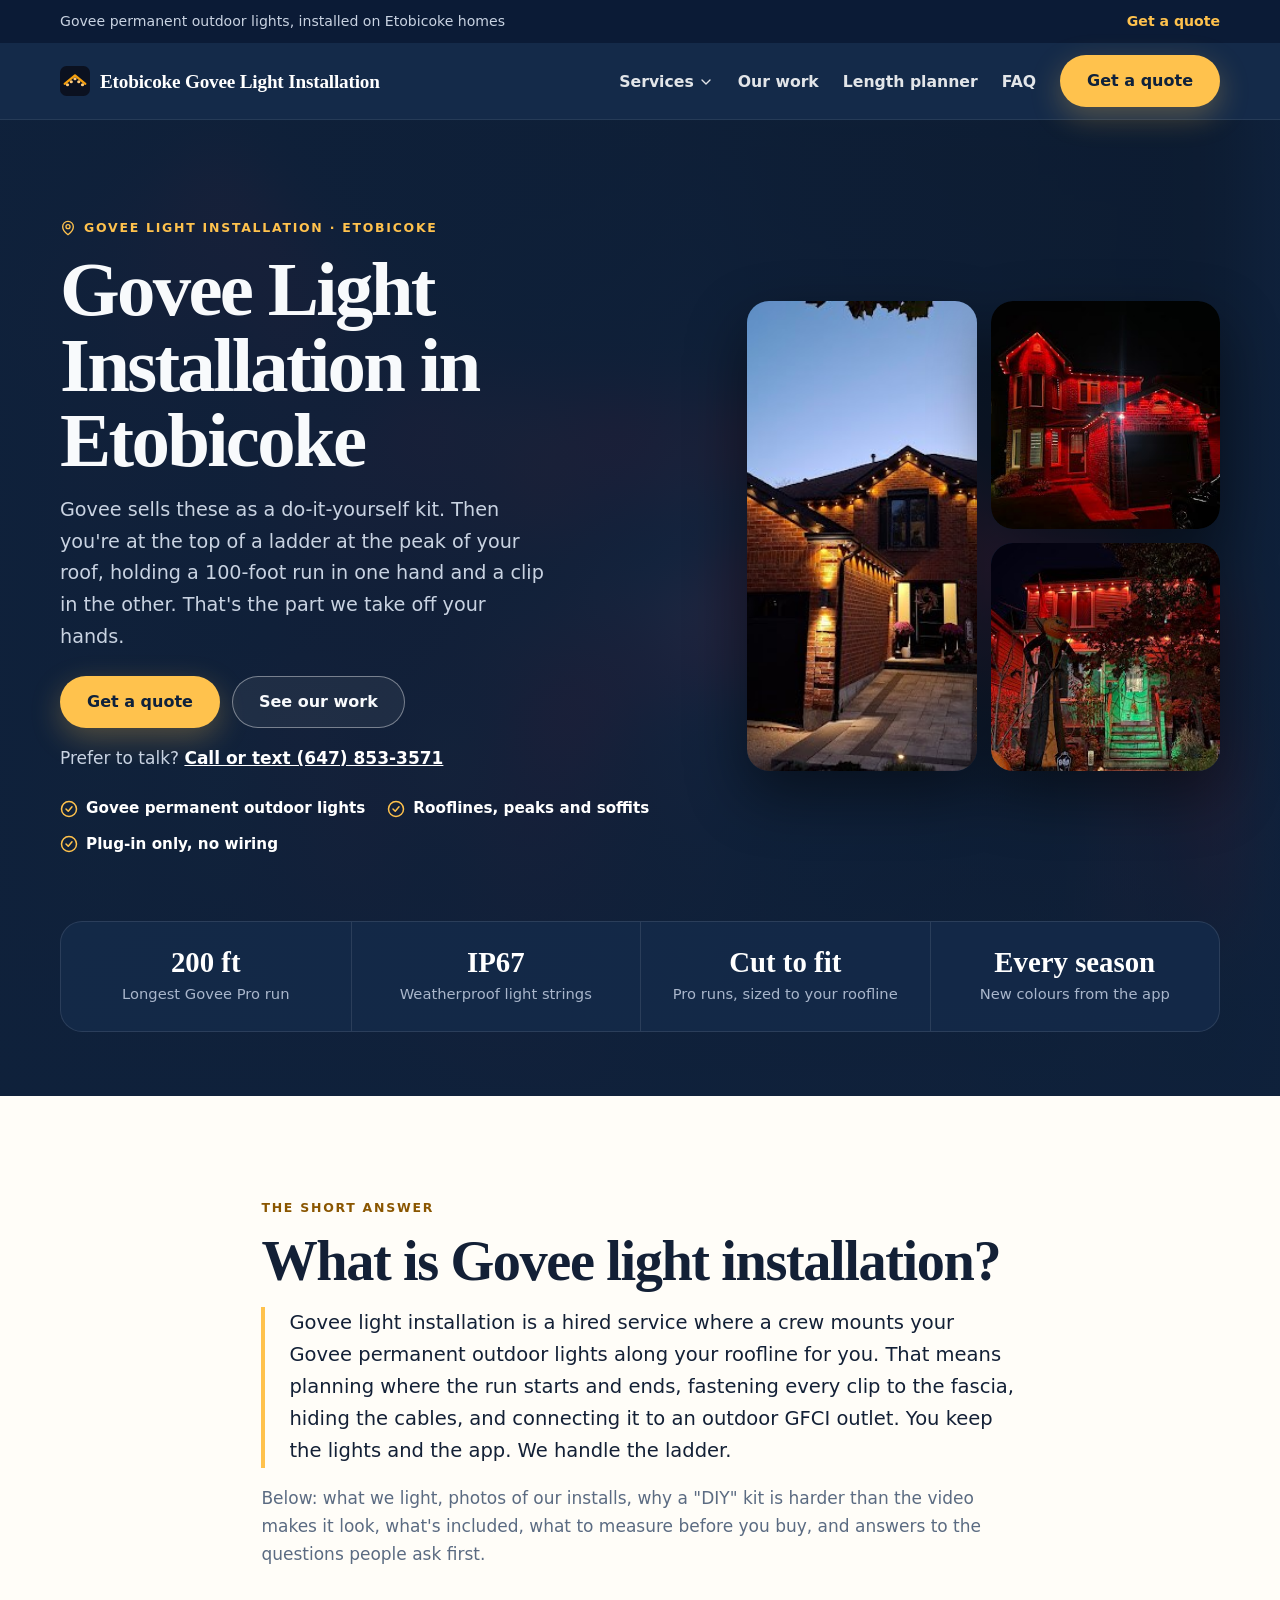
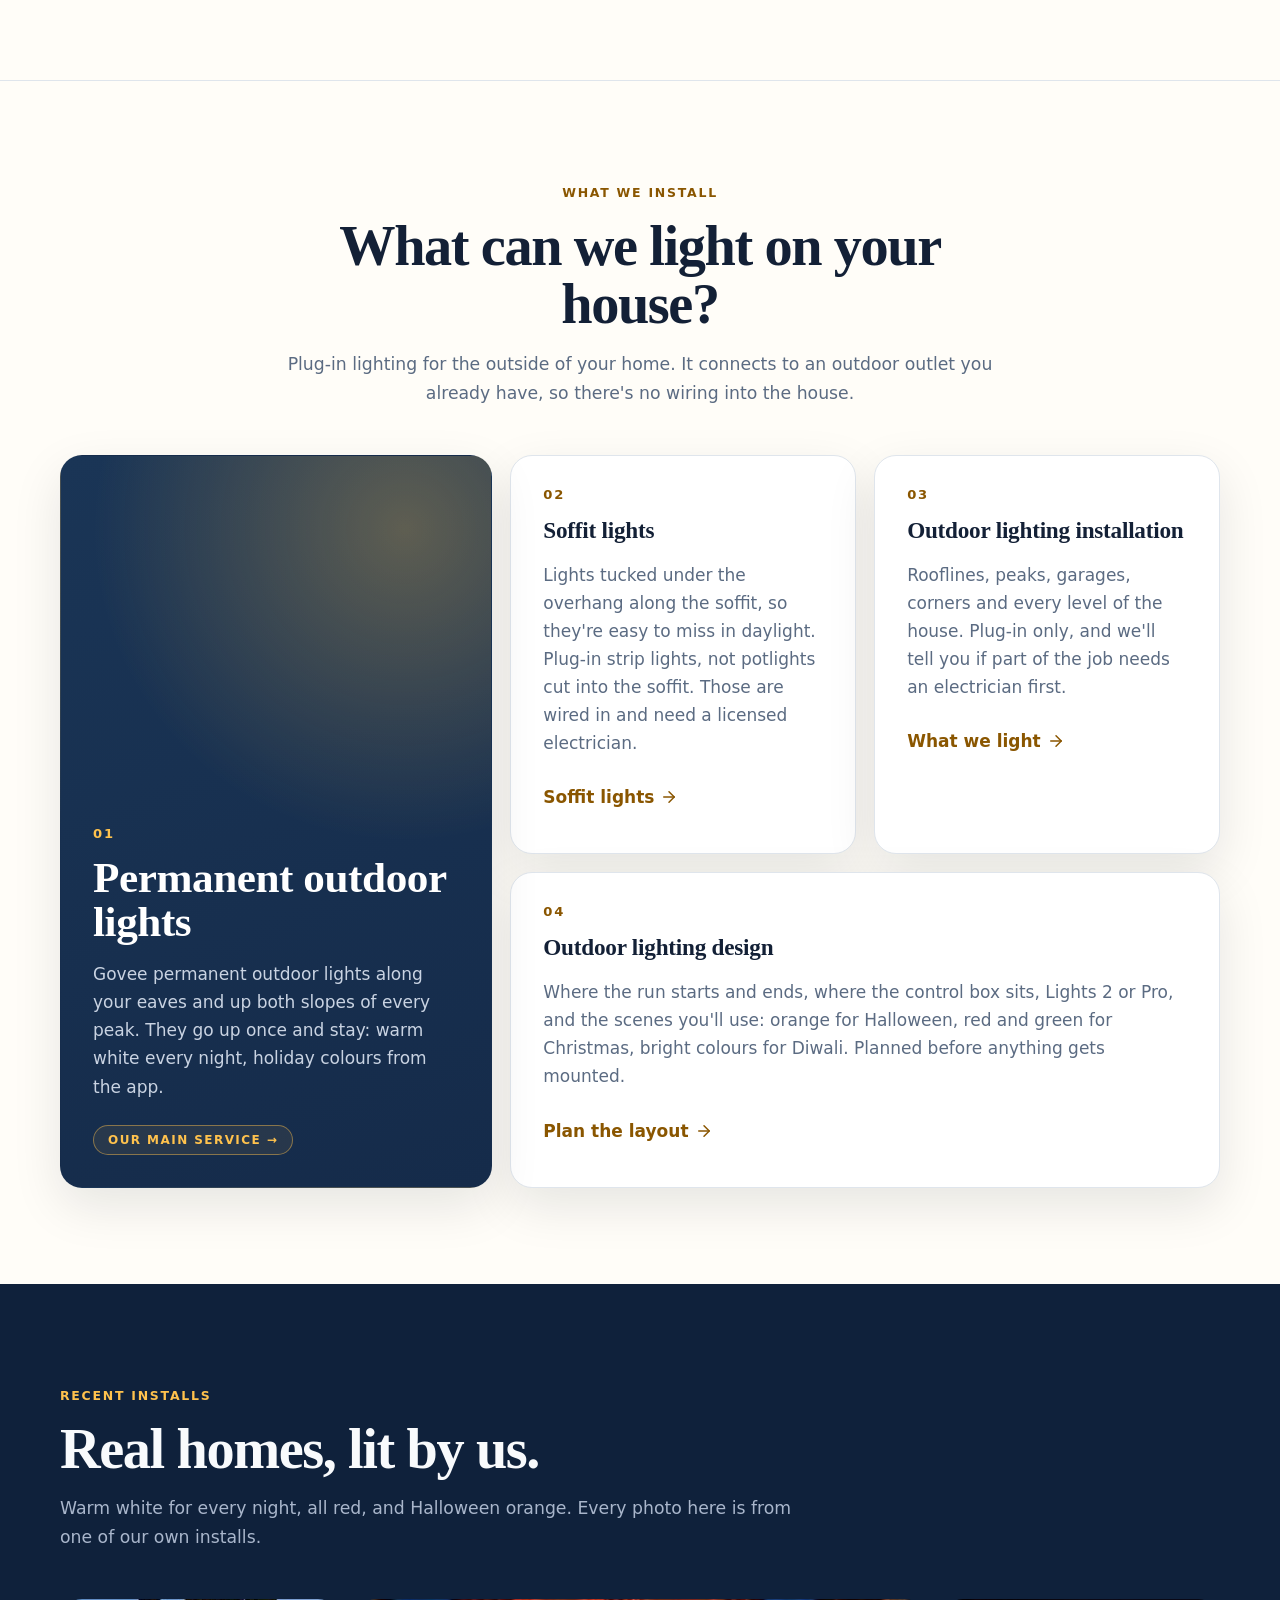
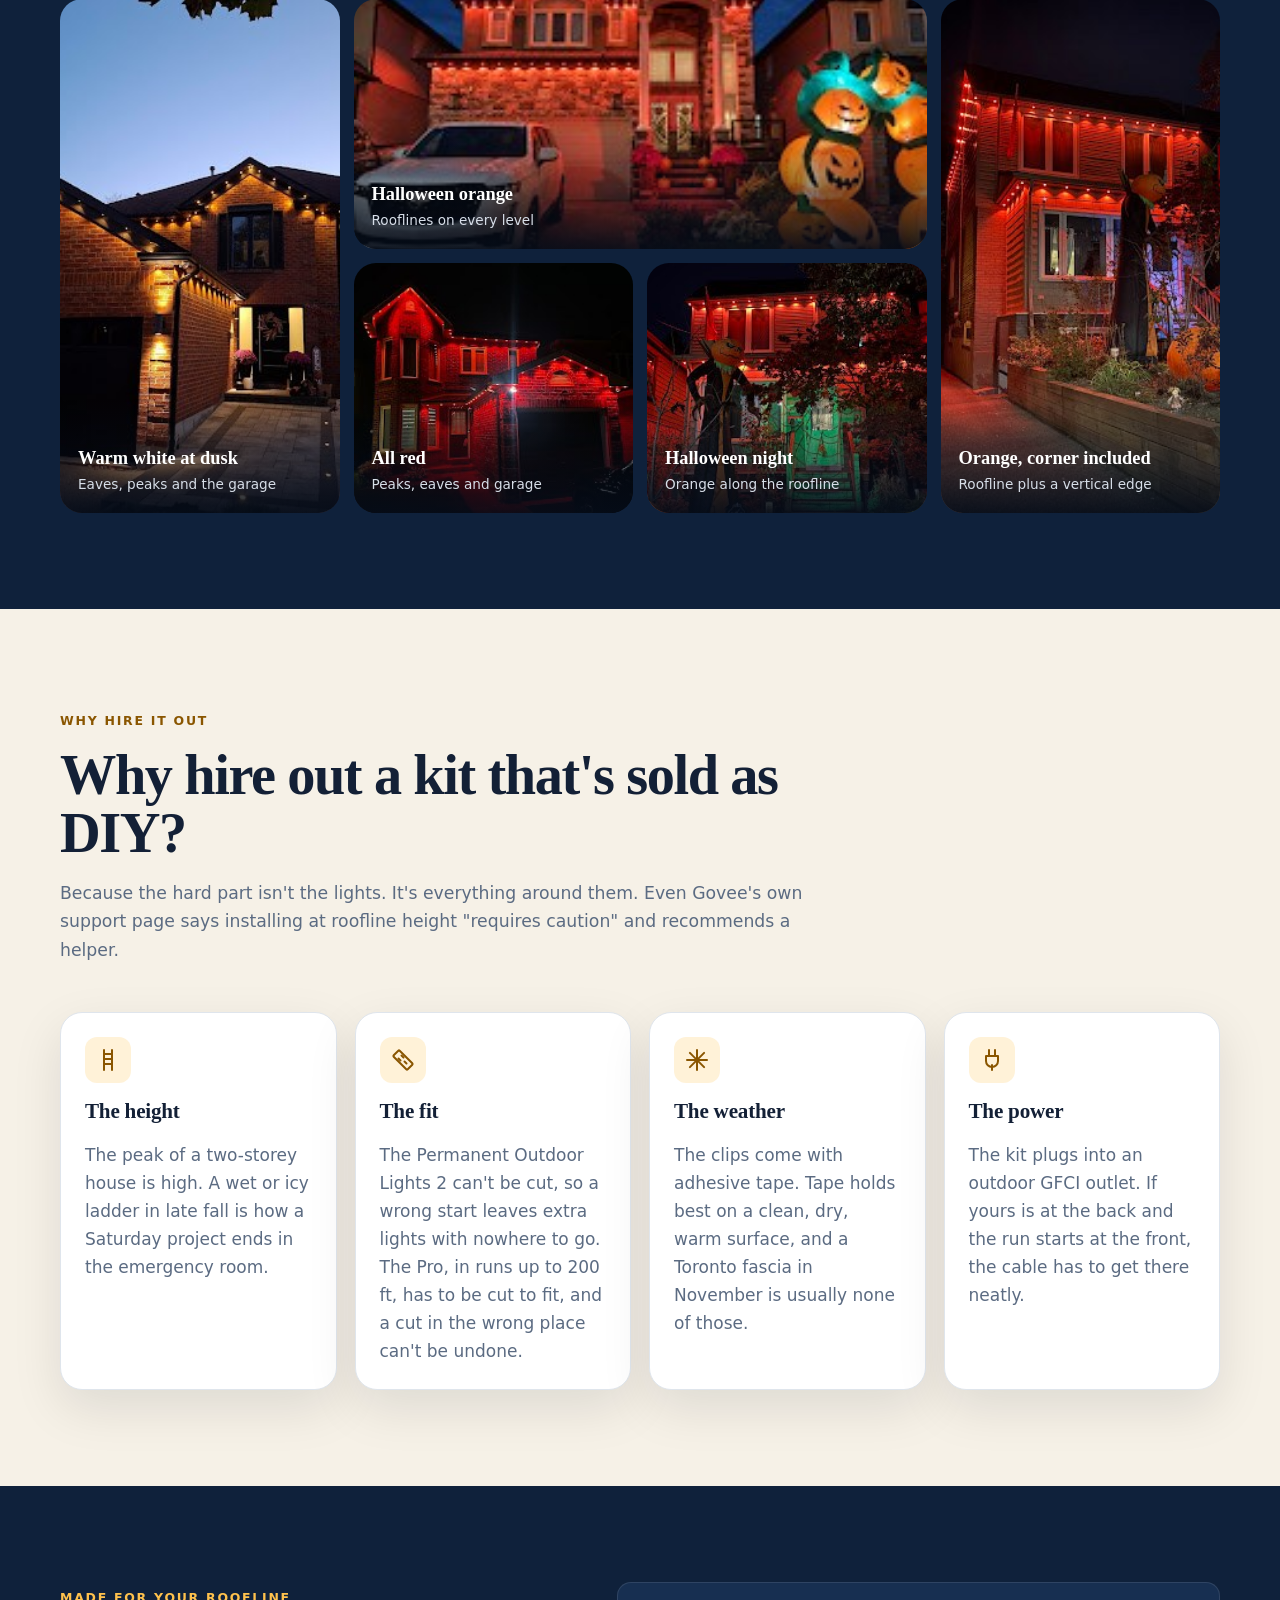
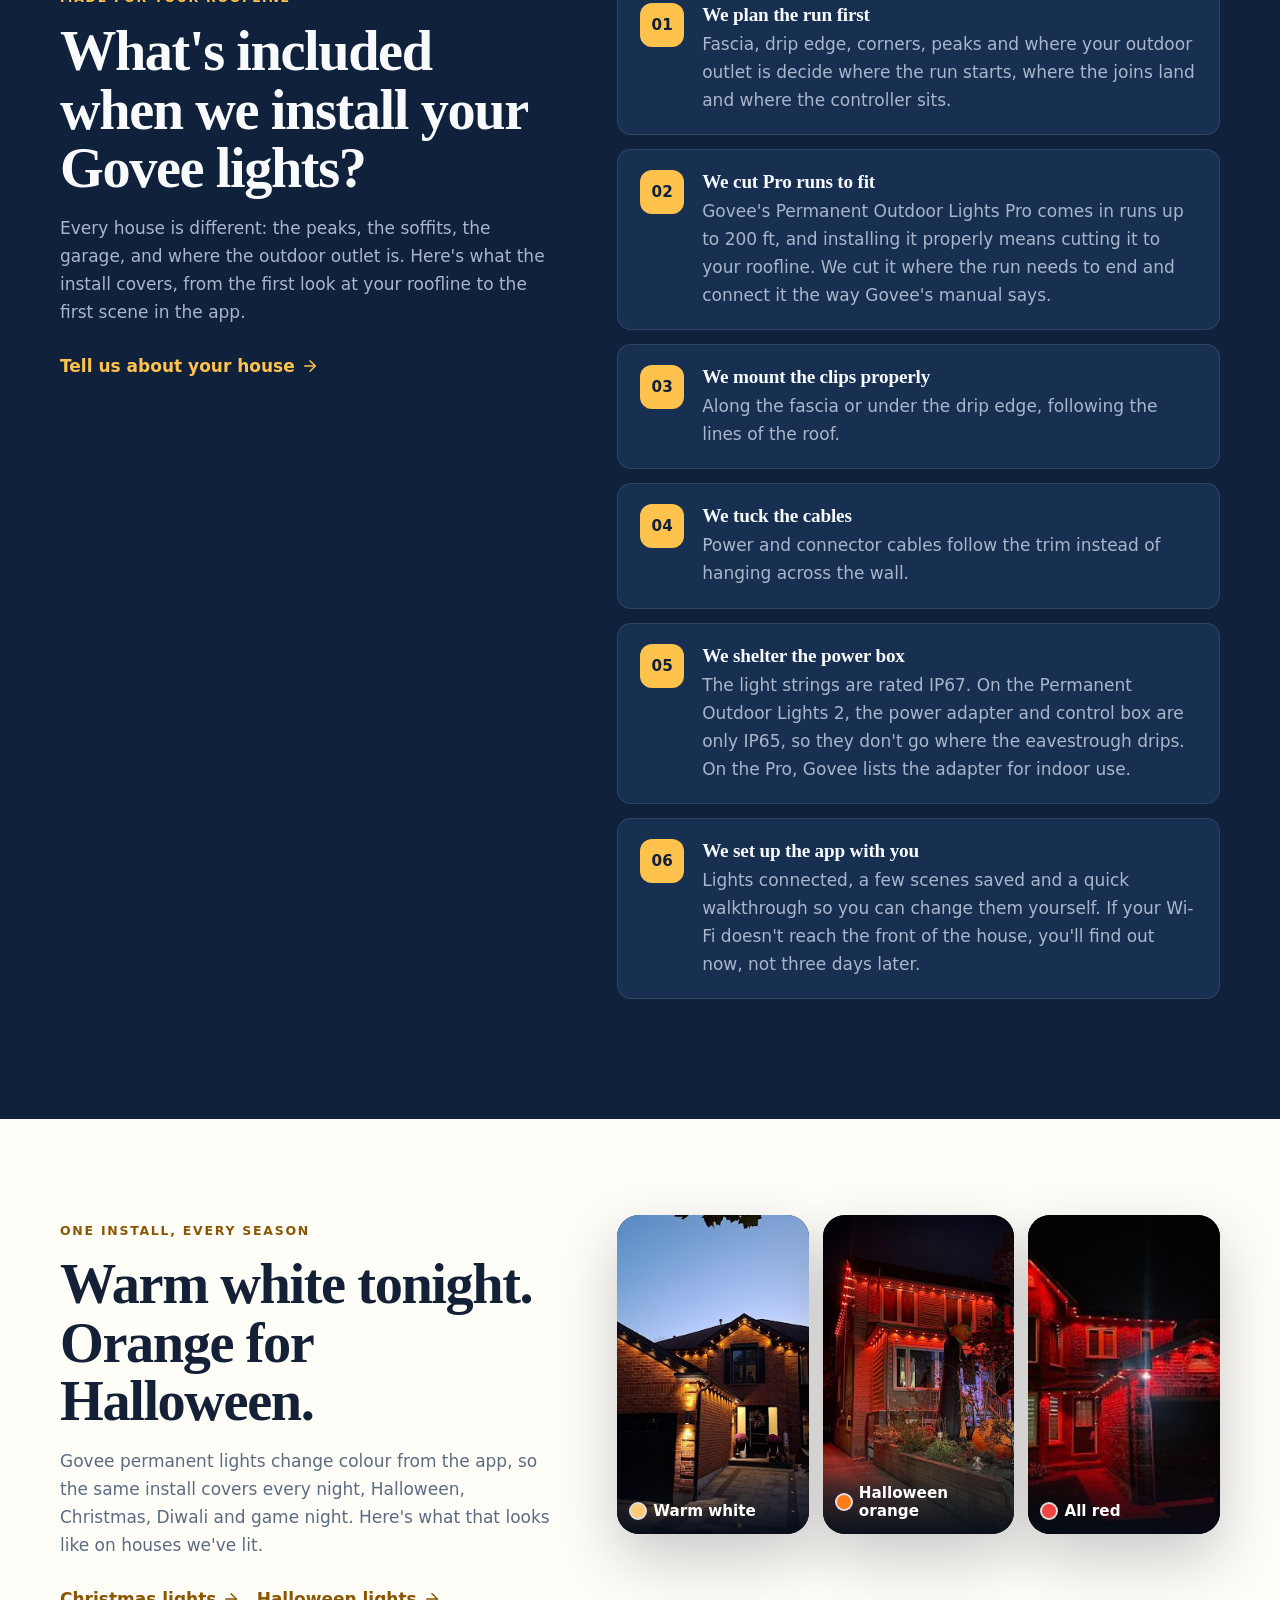
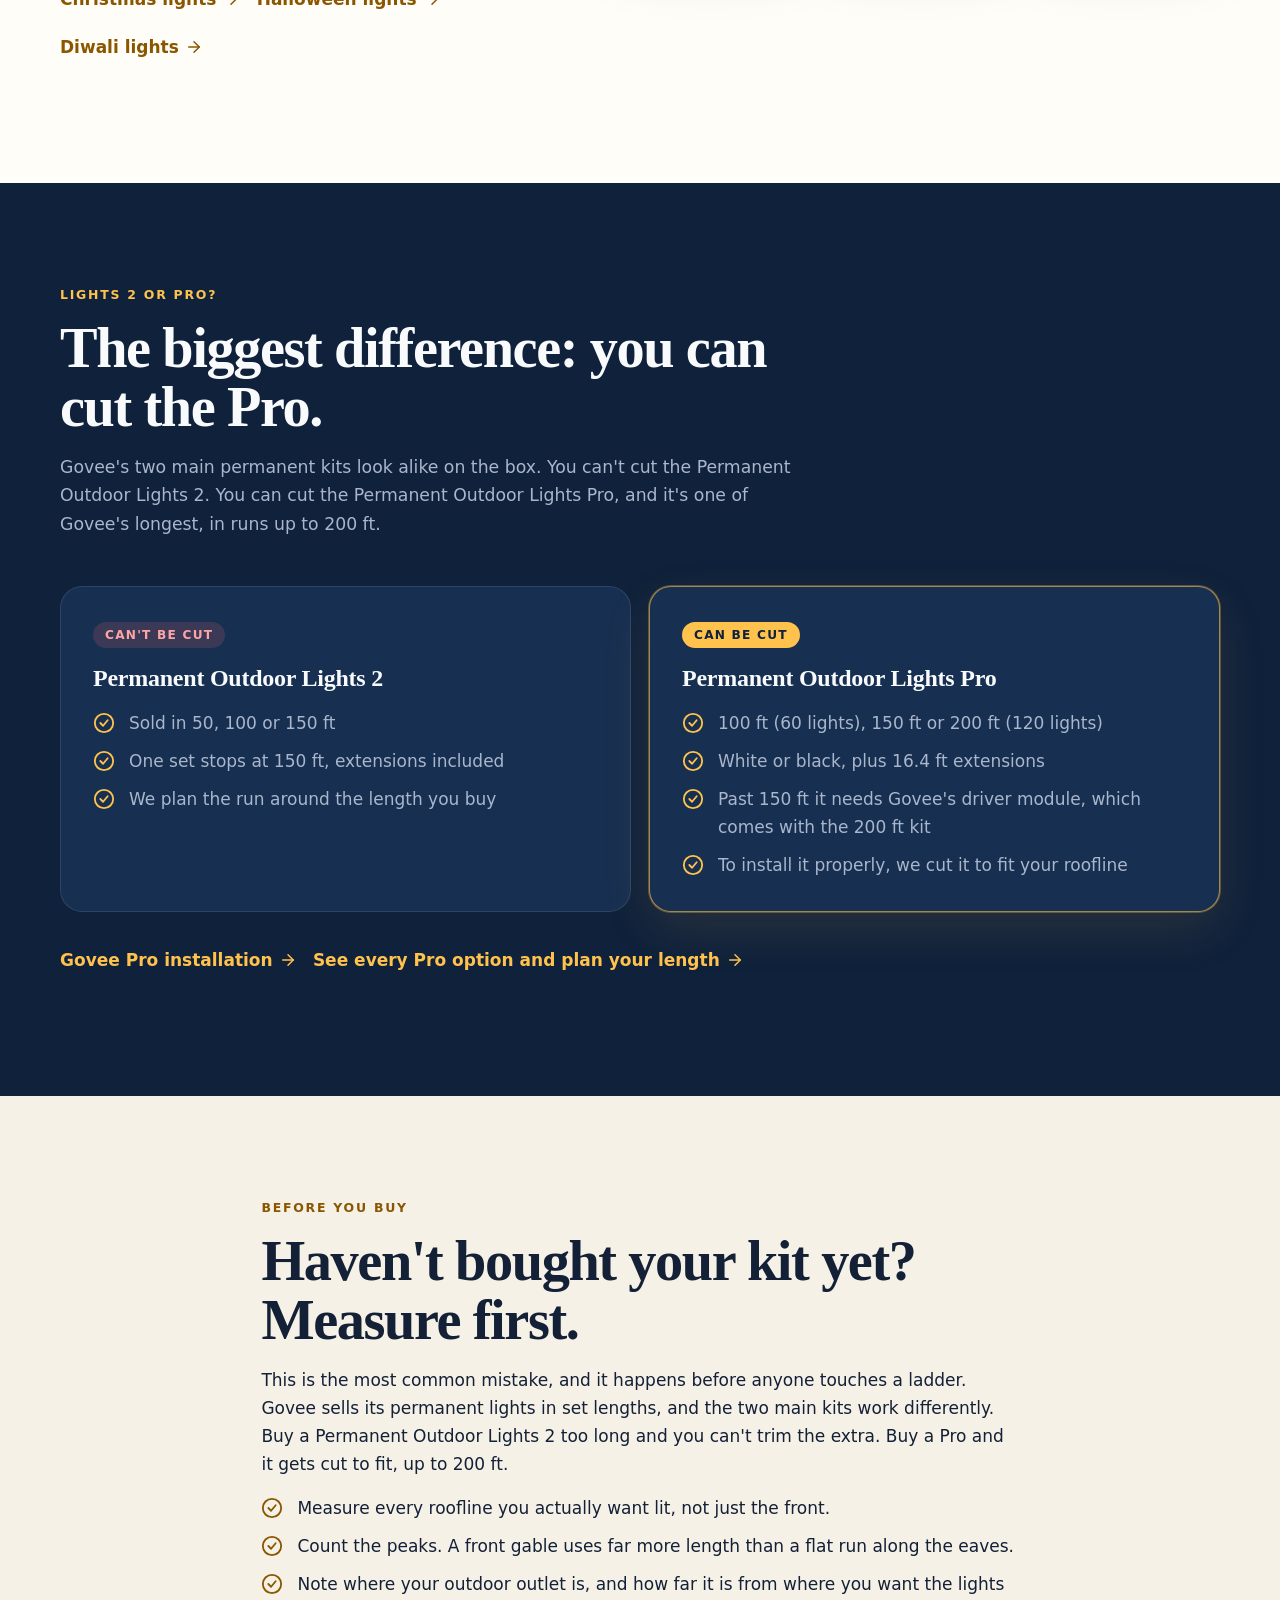
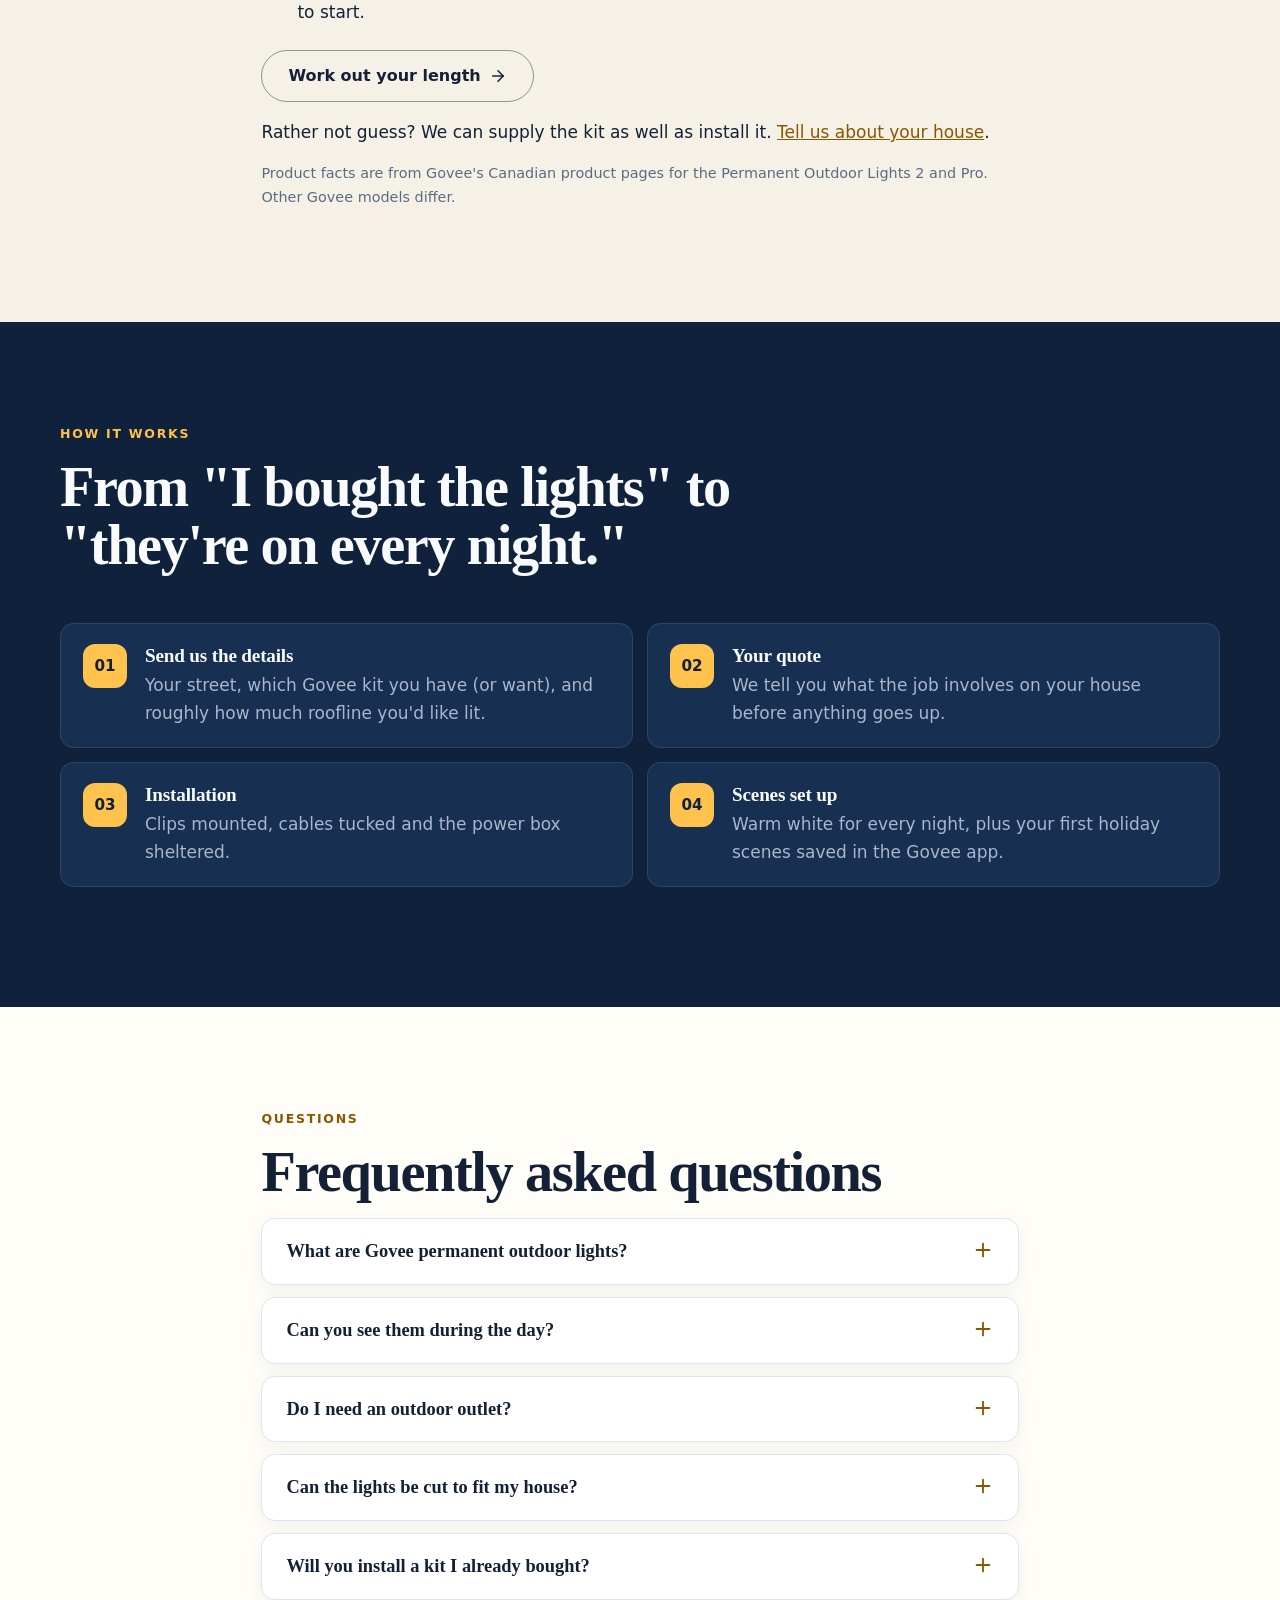
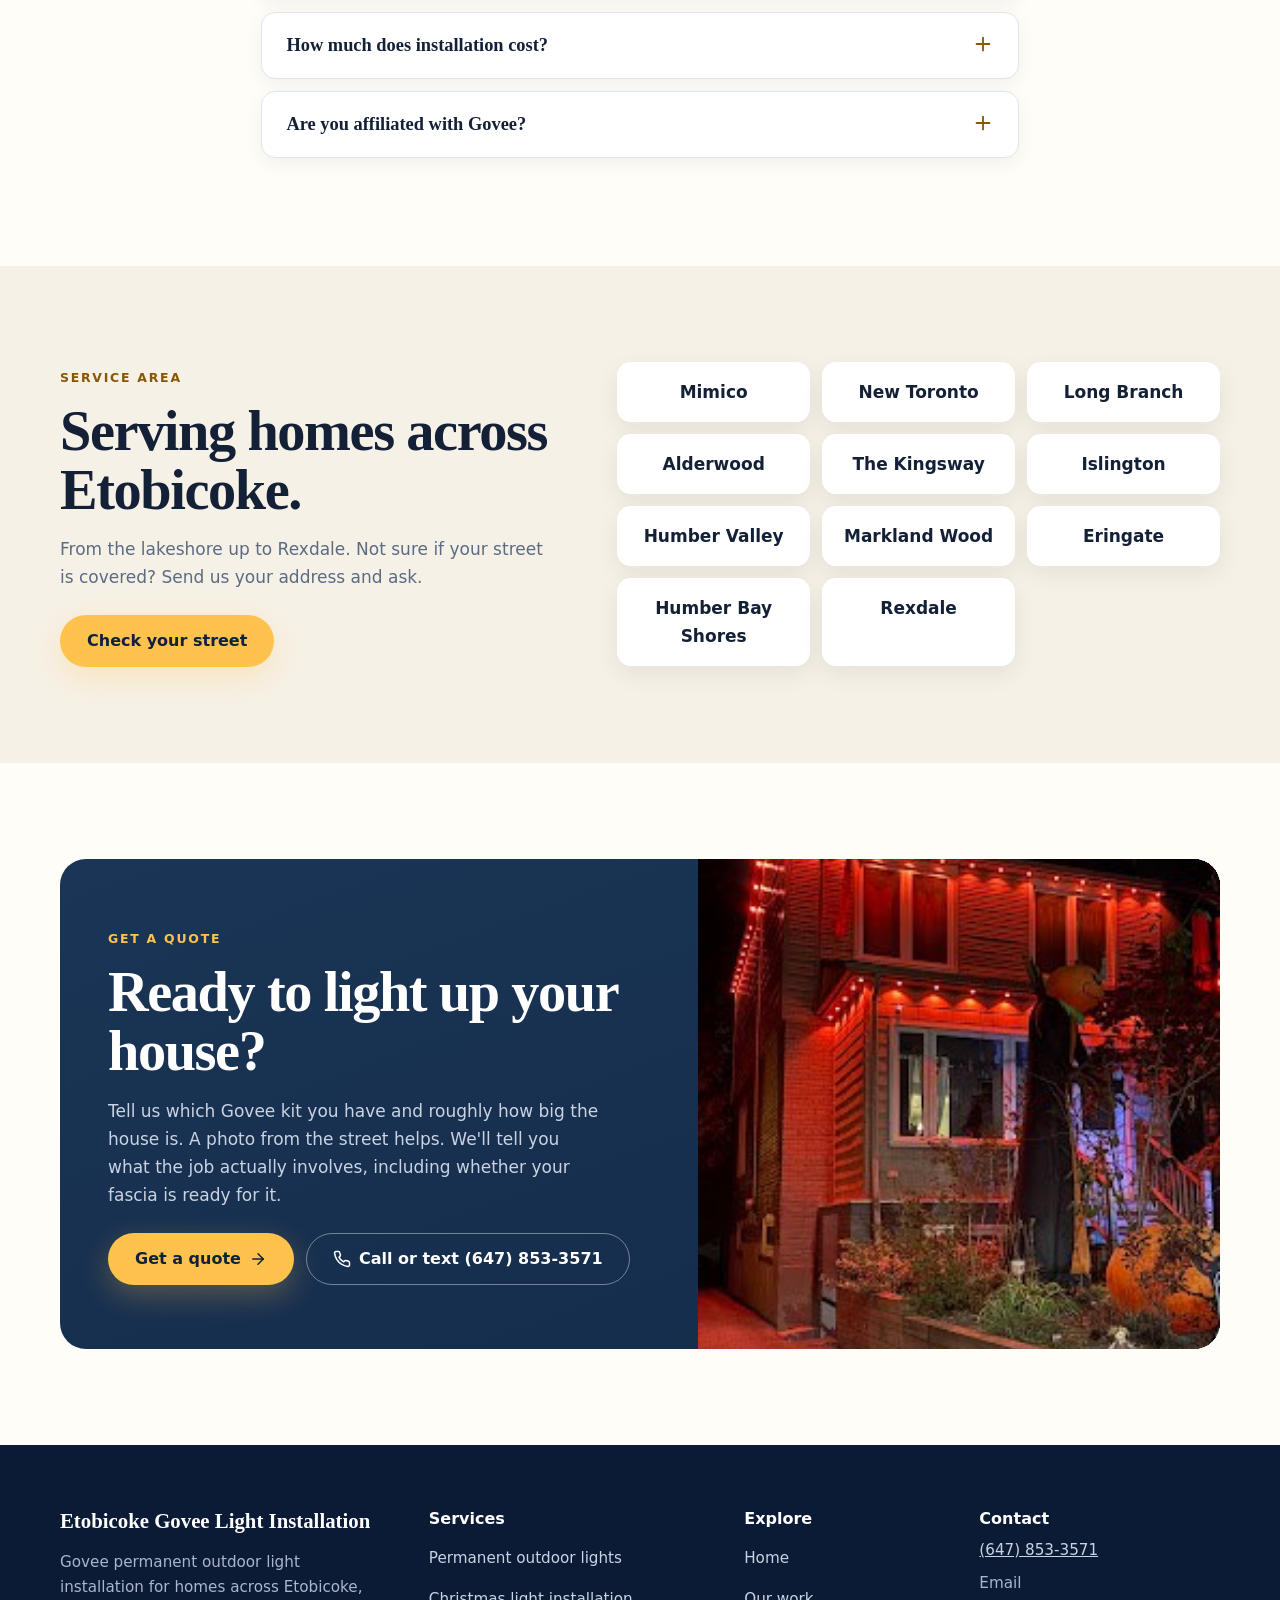
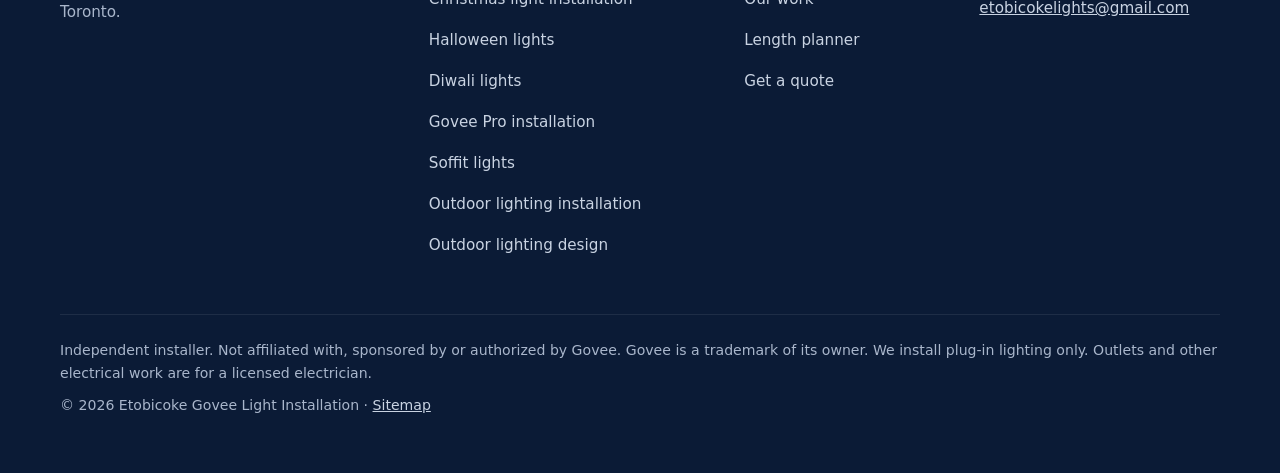
==== commit 4921ef7e: "Lighten the dark navy sections about two shades (client request) Co-Authored-By: Claude Opus 5.5 <no" ====
--- a/index.html
+++ b/index.html
@@ -16,11 +16,11 @@
 <meta property="og:image:height" content="630">
 <meta property="og:image:alt" content="Illustration of a house at night with warm white lights along the roofline">
 <meta name="twitter:card" content="summary_large_image">
-<meta name="theme-color" content="#0B1120">
+<meta name="theme-color" content="#0B1B36">
 <link rel="icon" href="/assets/favicon.svg" type="image/svg+xml">
 <link rel="preload" href="/assets/fonts/inter-latin.woff2" as="font" type="font/woff2" crossorigin>
 <link rel="preload" href="/assets/fonts/source-serif-4-700-latin.woff2" as="font" type="font/woff2" crossorigin>
-<link rel="stylesheet" href="/assets/site.css?v=ddac29f1">
+<link rel="stylesheet" href="/assets/site.css?v=eea3c29a">
 <script>document.documentElement.classList.add("js")</script>
 <script type="application/ld+json">{"@context": "https://schema.org", "@type": "HomeAndConstructionBusiness", "@id": "https://etobicokelights.com/#business", "name": "Etobicoke Govee Light Installation", "url": "https://etobicokelights.com/", "telephone": "+16478533571", "image": "https://etobicokelights.com/assets/og-image.png", "logo": "https://etobicokelights.com/assets/favicon.svg", "address": {"@type": "PostalAddress", "addressLocality": "Toronto", "addressRegion": "ON", "addressCountry": "CA"}, "areaServed": {"@type": "Place", "name": "Etobicoke, Toronto, ON"}, "hasOfferCatalog": {"@type": "OfferCatalog", "name": "Outdoor lighting installation", "itemListElement": [{"@type": "Offer", "itemOffered": {"@type": "Service", "name": "Permanent outdoor lighting installation"}}, {"@type": "Offer", "itemOffered": {"@type": "Service", "name": "Soffit lighting installation"}}, {"@type": "Offer", "itemOffered": {"@type": "Service", "name": "Outdoor lighting installation"}}, {"@type": "Offer", "itemOffered": {"@type": "Service", "name": "Lighting design"}}]}, "email": "etobicokelights@gmail.com"}</script>
 <script type="application/ld+json">{"@context": "https://schema.org", "@type": "FAQPage", "mainEntity": [{"@type": "Question", "name": "What are Govee permanent outdoor lights?", "acceptedAnswer": {"@type": "Answer", "text": "A run of weatherproof LED lights that mounts once along your roofline and stays up all year. You control colour, brightness and schedules from the Govee app, so the same lights work for every night, Halloween, Christmas and game night."}}, {"@type": "Question", "name": "Can you see them during the day?", "acceptedAnswer": {"@type": "Answer", "text": "They tuck under the roof edge, so from the street they're easy to miss in daylight. Stand in the driveway and look up and you'll see them. Anyone who says they're invisible is overselling."}}, {"@type": "Question", "name": "Do I need an outdoor outlet?", "acceptedAnswer": {"@type": "Answer", "text": "Yes. Govee's instructions say to \"install only to a covered Class A GFCI receptacle\": an outdoor outlet with ground-fault protection and a weatherproof cover. If you don't have one near where the lights will start, adding one is a job for a licensed electrician. We install the lights. We don't do electrical work."}}, {"@type": "Question", "name": "Can the lights be cut to fit my house?", "acceptedAnswer": {"@type": "Answer", "text": "It depends on the model. Govee says the Permanent Outdoor Lights 2 can't be cut, so the run is planned around the length you buy. The Permanent Outdoor Lights Pro can be cut and comes in runs up to 200 ft, and to install it properly, we cut it to fit your roofline. Our length planner works out which lengths fit."}}, {"@type": "Question", "name": "Will you install a kit I already bought?", "acceptedAnswer": {"@type": "Answer", "text": "Yes. We install Govee kits you've already bought, and we can supply the kit if you haven't bought one yet."}}, {"@type": "Question", "name": "How much does installation cost?", "acceptedAnswer": {"@type": "Answer", "text": "It depends on how much roofline you want lit, how many peaks and corners there are, and what your fascia is made of. Every house gets its own quote: send us the details and we'll tell you what yours costs."}}, {"@type": "Question", "name": "Are you affiliated with Govee?", "acceptedAnswer": {"@type": "Answer", "text": "No. We're an independent installer. We're not affiliated with, sponsored by or authorized by Govee."}}]}</script>
@@ -378,6 +378,6 @@
     </div>
   </div>
 </footer>
-<script src="/assets/site.js?v=ddac29f1" defer></script>
+<script src="/assets/site.js?v=eea3c29a" defer></script>
 </body>
 </html>
--- a/assets/site.css
+++ b/assets/site.css
@@ -20,11 +20,12 @@
   font-display: swap;
   src: url("/assets/fonts/source-serif-4-700-latin.woff2") format("woff2");
 }
+/* Dark shades lifted about two steps lighter (client via Kirill, 2026-10-29: "the dark is a little bit too dark"). Was ink #08111F. */
 :root {
-  --ink: #08111F;
-  --ink-2: #050C18;
-  --navy: #0D1B2E;
-  --navy-2: #12243B;
+  --ink: #0F213B;
+  --ink-2: #0B1B36;
+  --navy: #152B4A;
+  --navy-2: #1A3556;
   --paper: #FFFDF8;
   --cream: #F6F1E7;
   --gold: #FFC24D;
@@ -44,10 +45,10 @@
 body, .theme-dark {
   --fg: #F8FAFC;
   --fg-muted: #A9B6CB;
-  --card: #0F1F35;
+  --card: #172F51;
   --card-border: rgba(255, 255, 255, 0.10);
-  --field: #132842;
-  --field-border: rgba(255, 255, 255, 0.28);
+  --field: #1B395E;
+  --field-border: rgba(255, 255, 255, 0.38);
   --eyebrow: var(--gold);
   --link: var(--gold);
   --ghost-border: rgba(255, 255, 255, 0.40);
@@ -113,7 +114,7 @@
 .topbar a:hover { text-decoration: underline; }
 @media (max-width: 640px) { .topbar .wrap { justify-content: center; } .topbar span { display: none; } }
 
-header.site { position: sticky; top: 0; z-index: 40; background: rgba(13, 27, 46, 0.96); backdrop-filter: blur(8px); border-bottom: 1px solid rgba(255, 255, 255, 0.08); }
+header.site { position: sticky; top: 0; z-index: 40; background: rgba(21, 43, 74, 0.96); backdrop-filter: blur(8px); border-bottom: 1px solid rgba(255, 255, 255, 0.08); }
 .bar { display: flex; align-items: center; justify-content: space-between; gap: var(--space-3); min-height: 76px; }
 .brand { font: 700 1.2rem/1.1 var(--font-head); letter-spacing: -0.01em; color: #FFFFFF; text-decoration: none; display: flex; align-items: center; gap: 10px; }
 .brand svg { width: 30px; height: 30px; flex: none; }
@@ -165,7 +166,7 @@
 /* Hero */
 .hero { position: relative; overflow: hidden; padding-block: var(--space-12) var(--space-8); }
 .hero-glow { position: absolute; inset: -40px; width: calc(100% + 80px); height: calc(100% + 80px); object-fit: cover; filter: blur(28px) saturate(1.3); opacity: 0.32; }
-.hero::after { content: ""; position: absolute; inset: 0; background: linear-gradient(90deg, rgba(8, 17, 31, 0.97) 0%, rgba(8, 17, 31, 0.80) 50%, rgba(8, 17, 31, 0.45) 100%), linear-gradient(0deg, rgba(8, 17, 31, 0.9), transparent 45%); }
+.hero::after { content: ""; position: absolute; inset: 0; background: linear-gradient(90deg, rgba(15, 33, 59, 0.97) 0%, rgba(15, 33, 59, 0.80) 50%, rgba(15, 33, 59, 0.45) 100%), linear-gradient(0deg, rgba(15, 33, 59, 0.9), transparent 45%); }
 .hero > .wrap { position: relative; z-index: 2; }
 @media (max-width: 640px) { .hero { padding-block: var(--space-6); } }
 .hero-grid { display: grid; grid-template-columns: 1.15fr 0.85fr; gap: var(--space-6); align-items: center; }
@@ -184,7 +185,7 @@
 @media (max-width: 960px) { .hero-shots { height: 380px; } }
 @media (max-width: 480px) { .hero-shots { height: 300px; gap: 10px; } }
 
-.proof { display: grid; grid-template-columns: repeat(4, 1fr); margin-top: var(--space-8); background: rgba(13, 27, 46, 0.85); border: 1px solid rgba(255, 255, 255, 0.10); border-radius: var(--radius); overflow: hidden; }
+.proof { display: grid; grid-template-columns: repeat(4, 1fr); margin-top: var(--space-8); background: rgba(21, 43, 74, 0.85); border: 1px solid rgba(255, 255, 255, 0.10); border-radius: var(--radius); overflow: hidden; }
 .proof div { padding: var(--space-3); text-align: center; }
 .proof div + div { border-left: 1px solid rgba(255, 255, 255, 0.10); }
 .proof strong { display: block; font: 700 1.8rem/1.15 var(--font-head); color: #FFFFFF; font-variant-numeric: tabular-nums; }
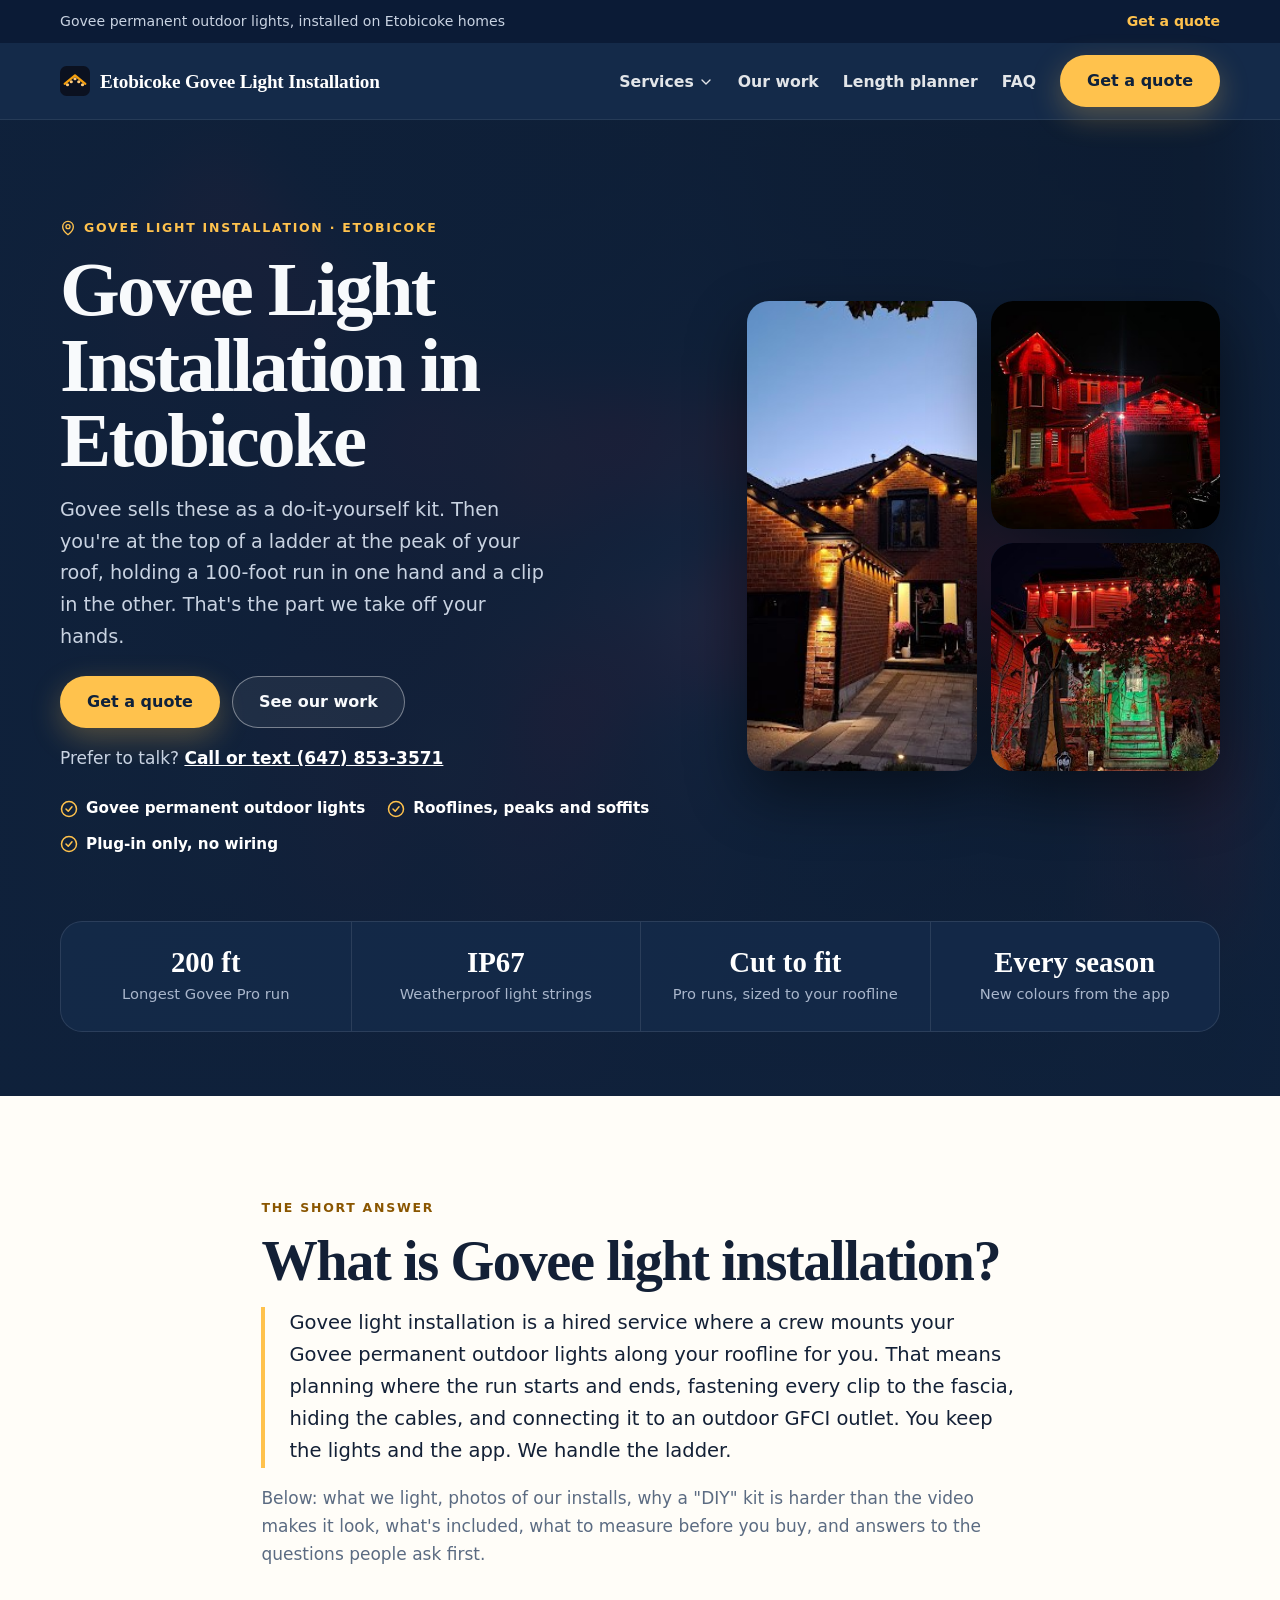
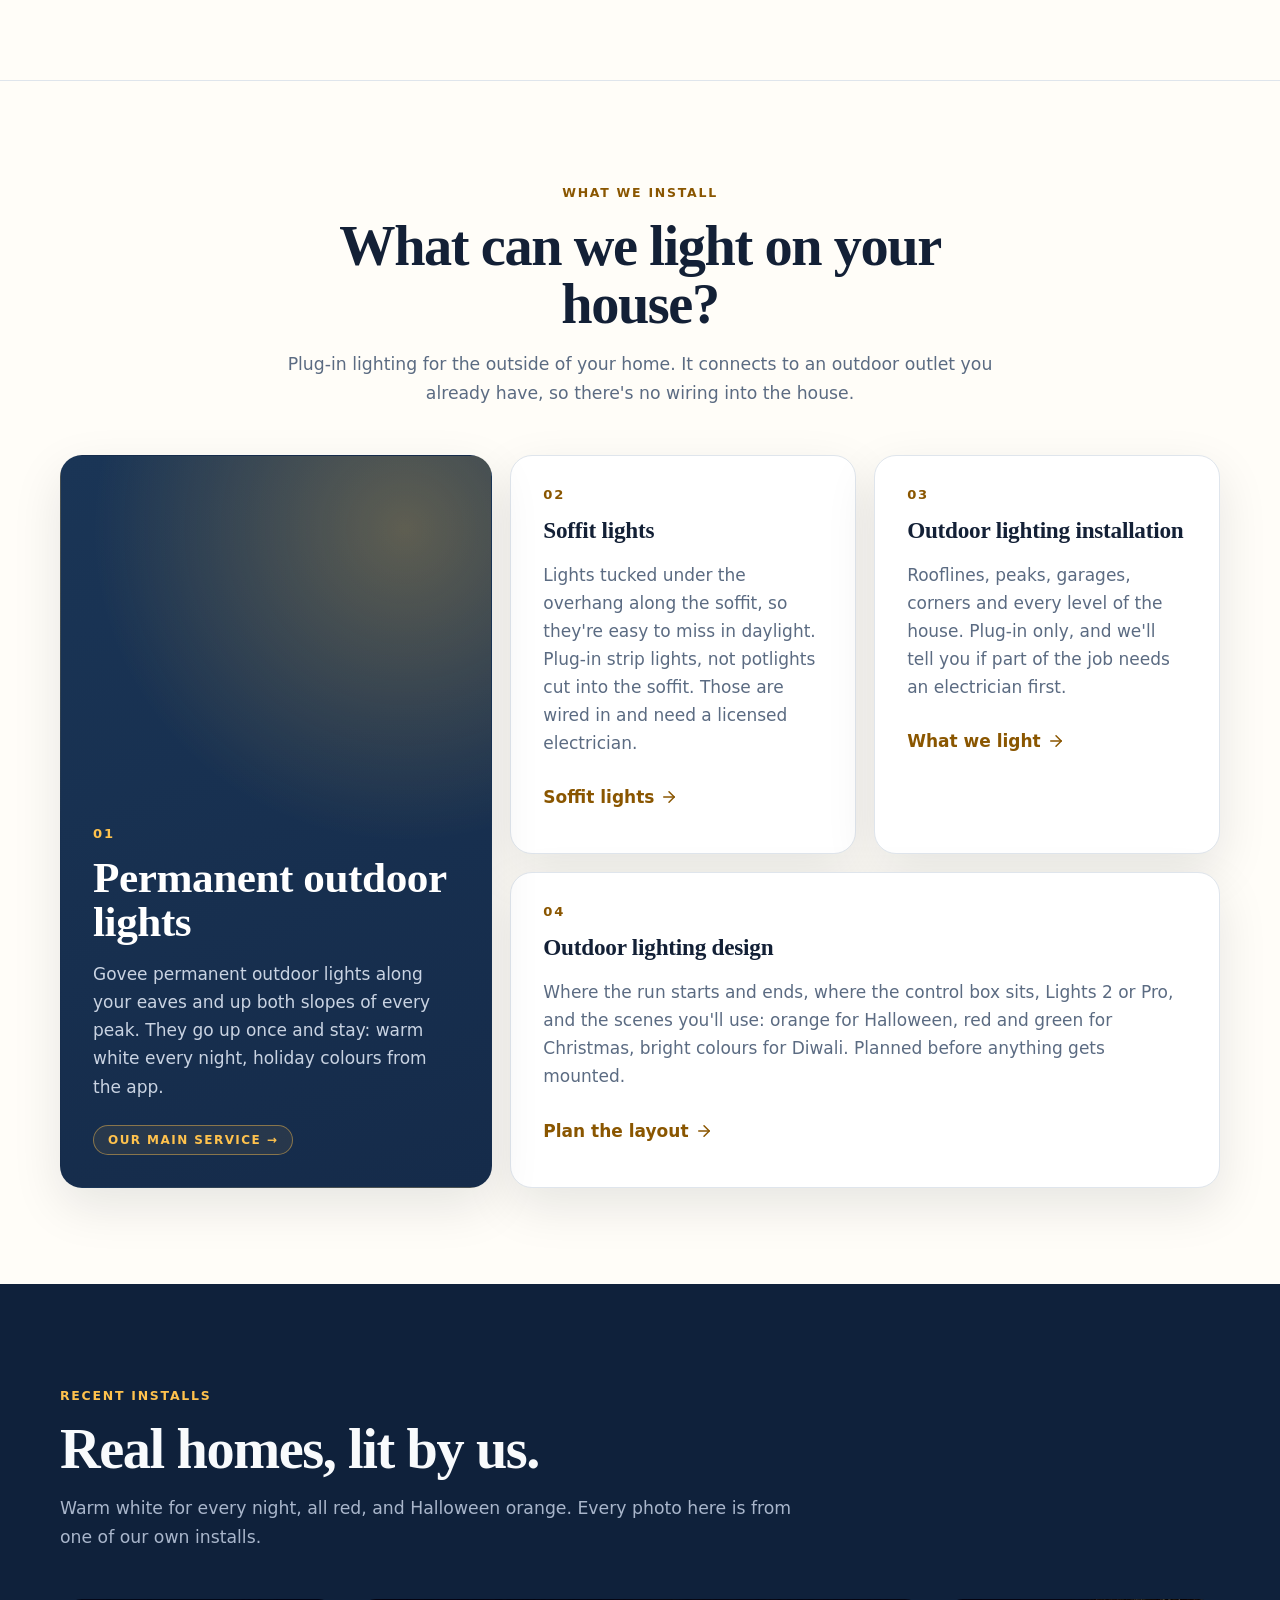
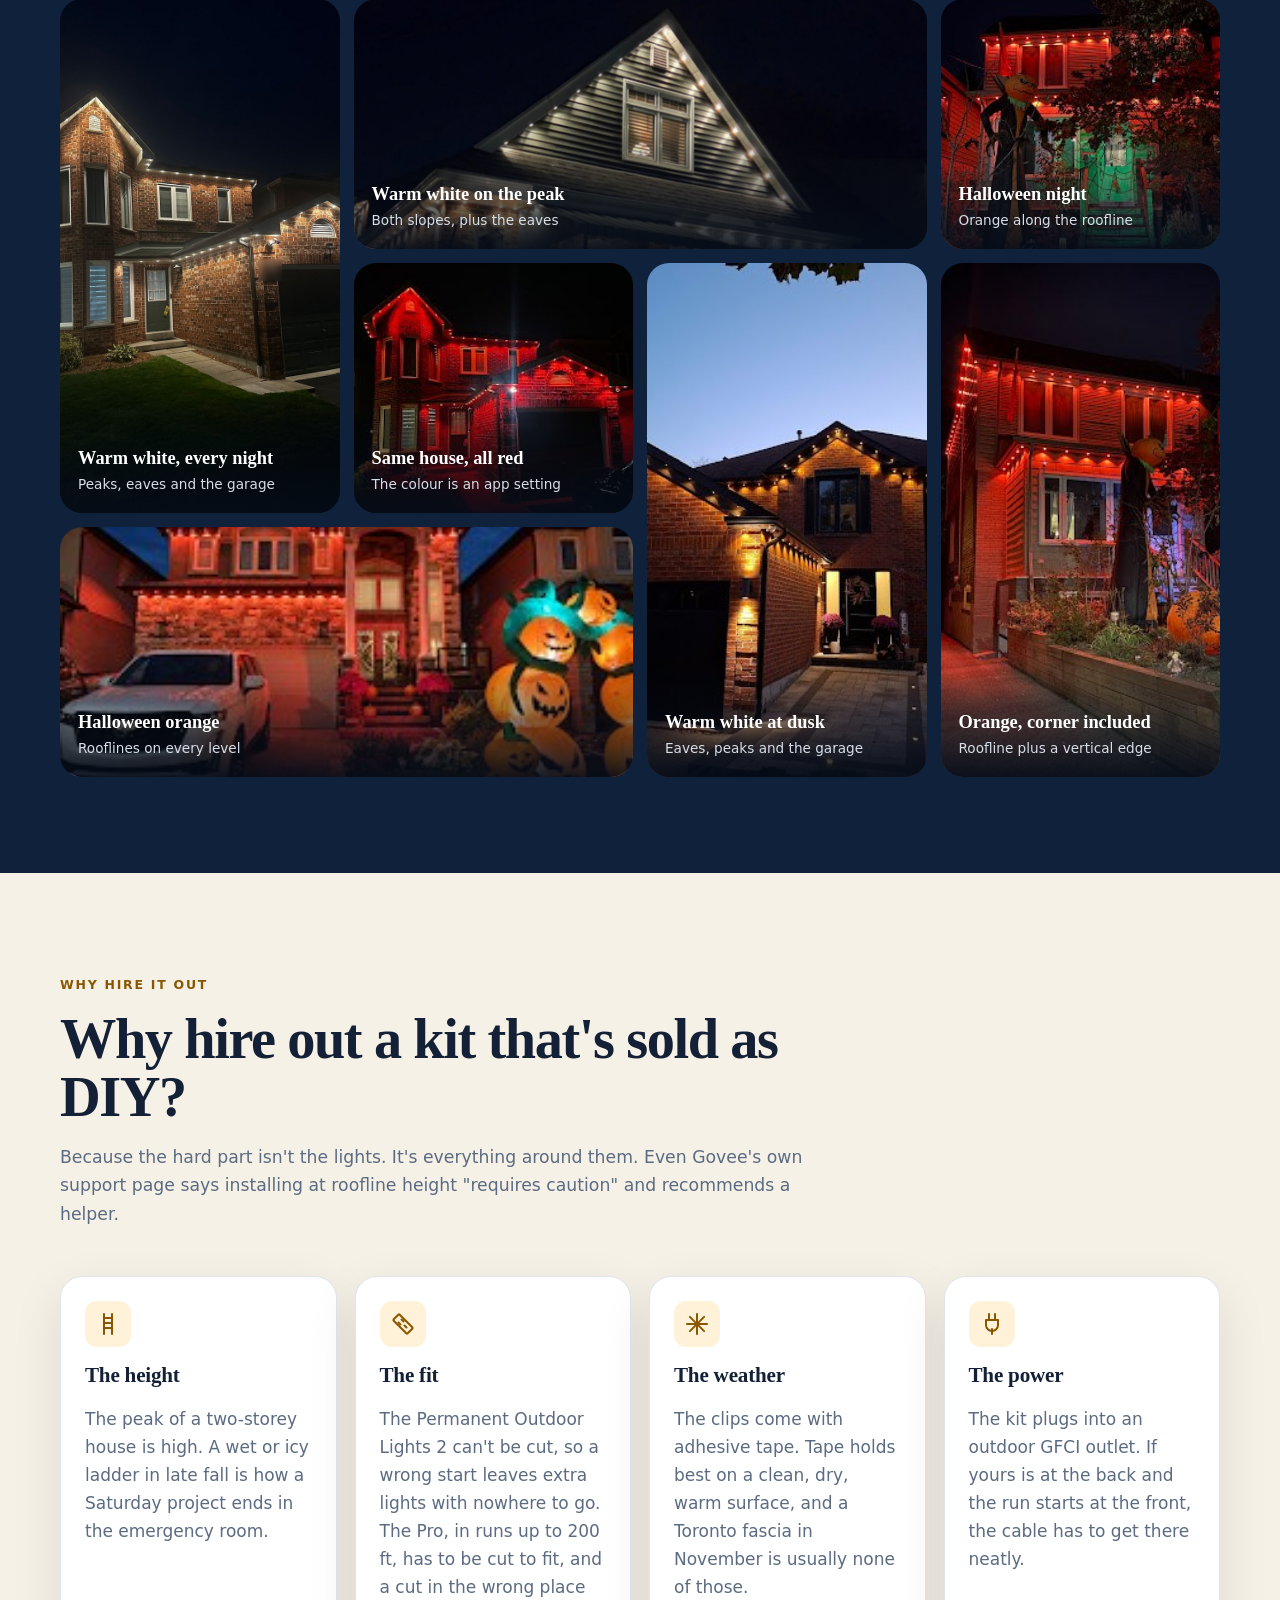
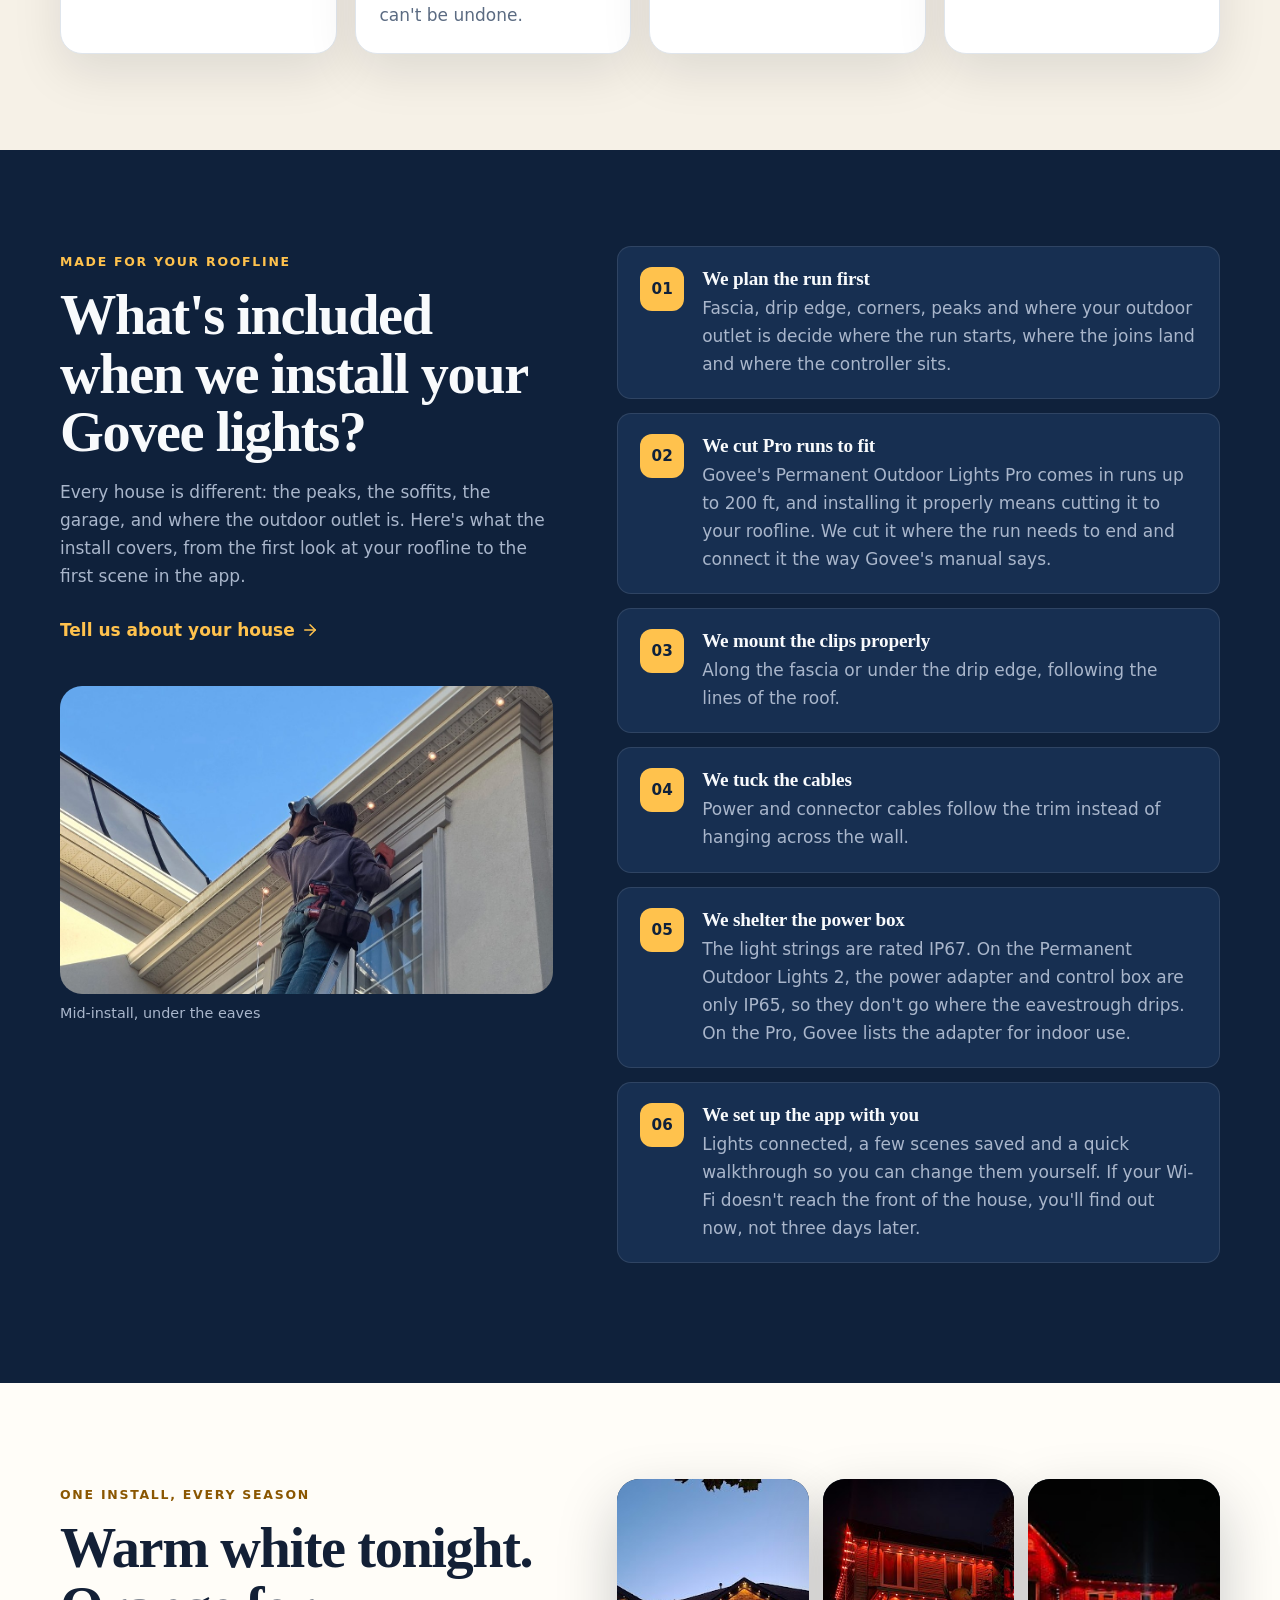
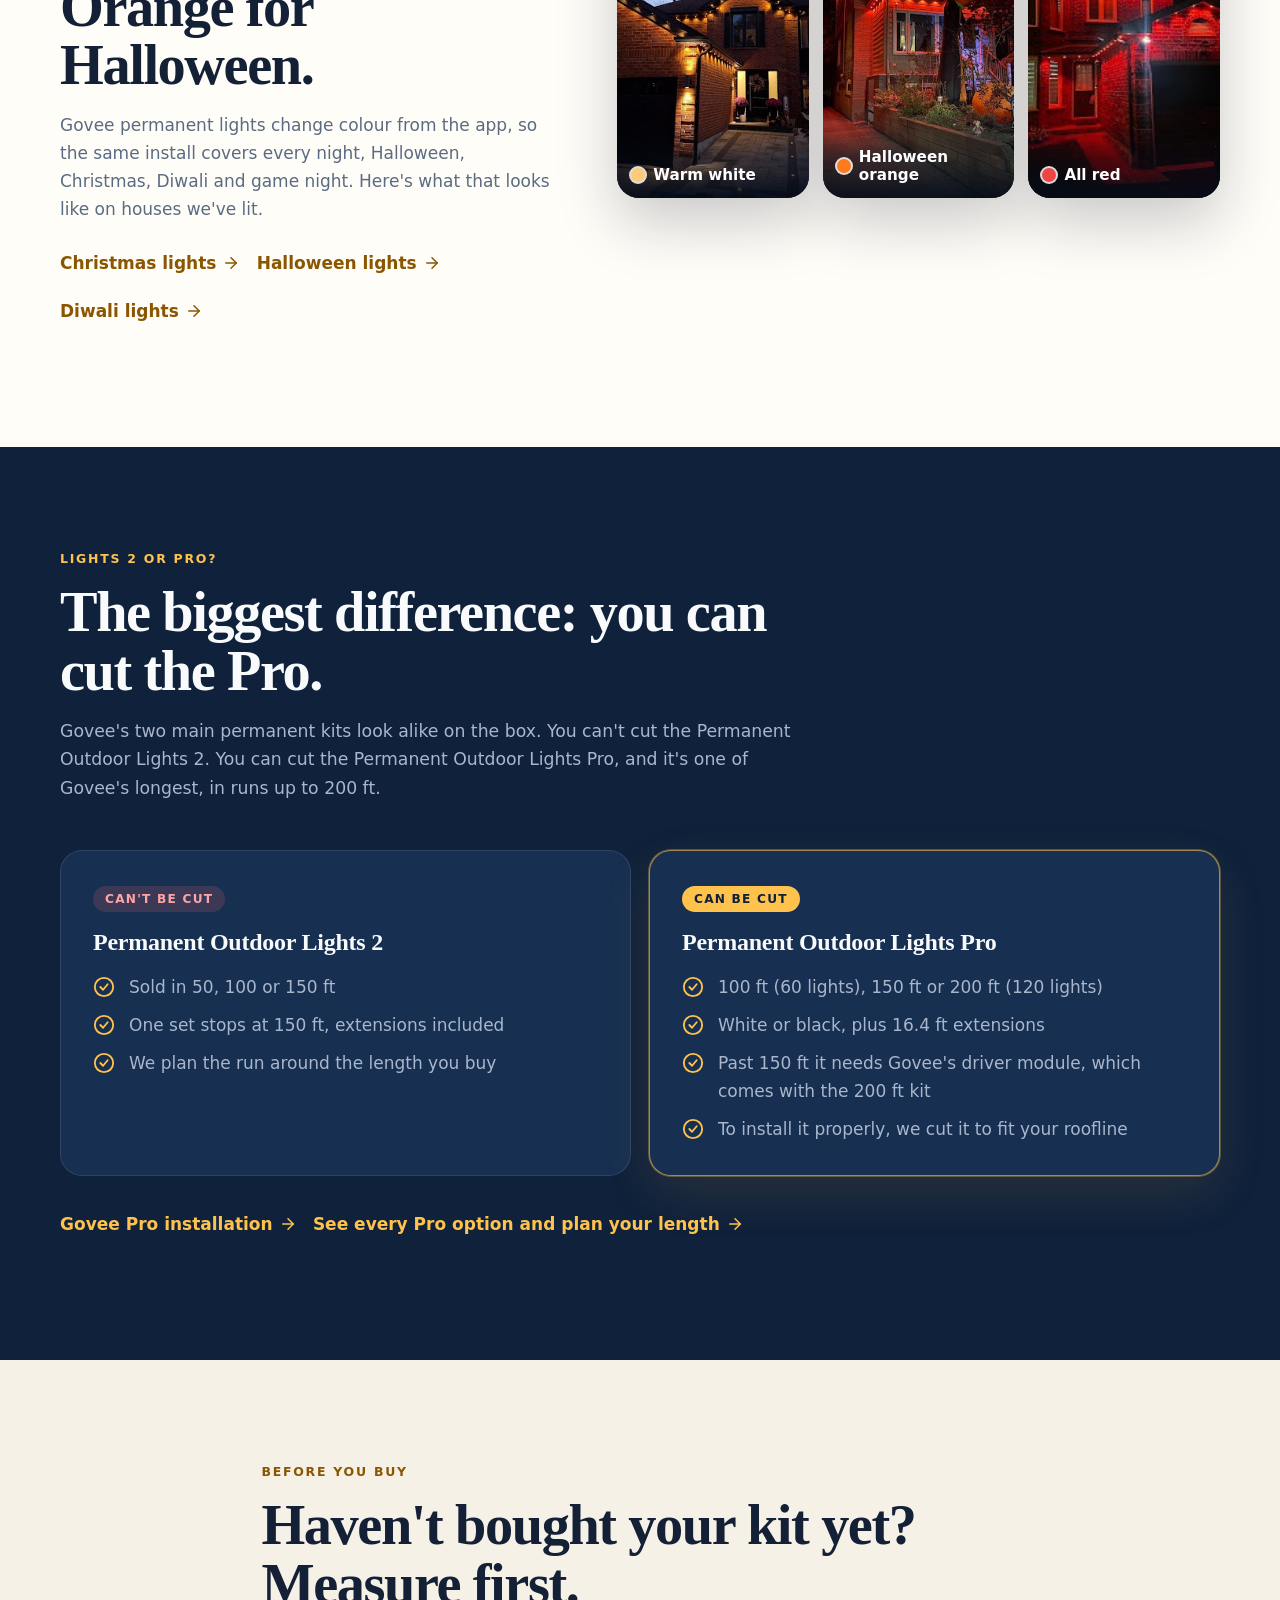
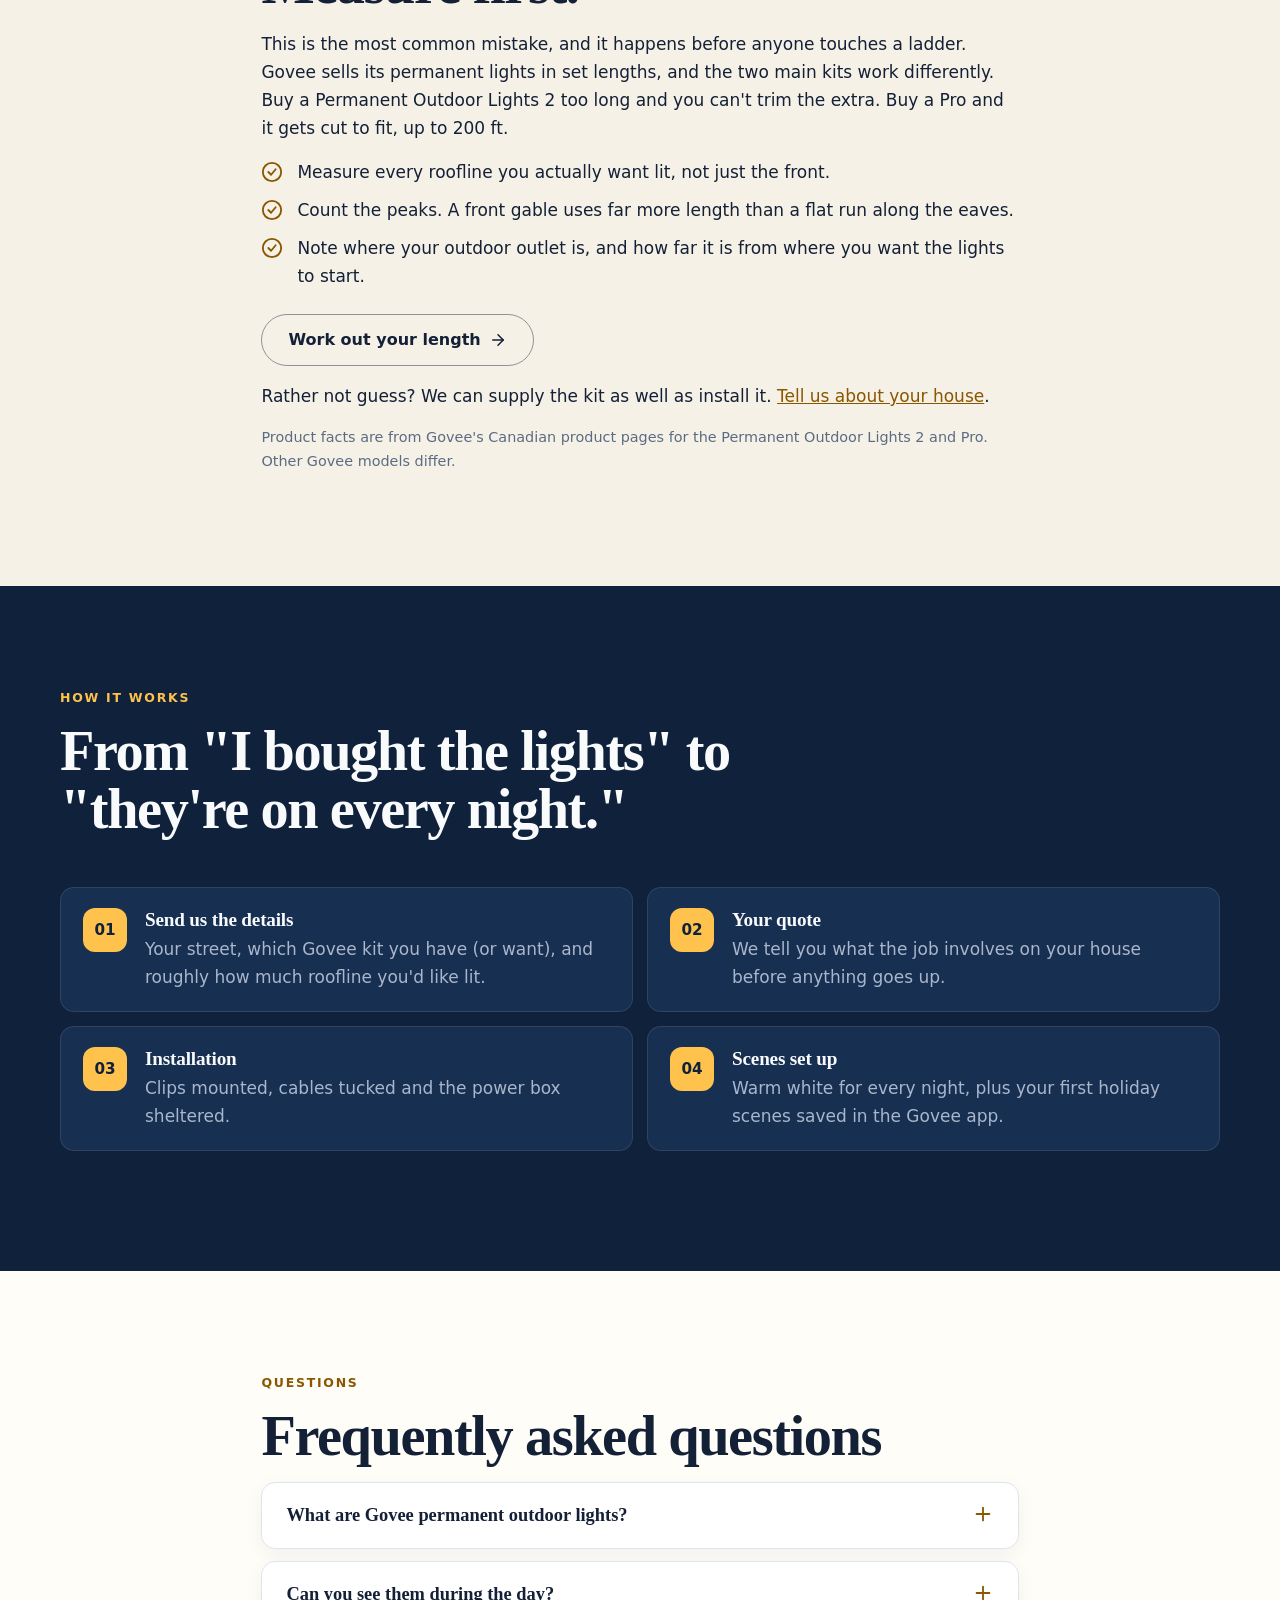
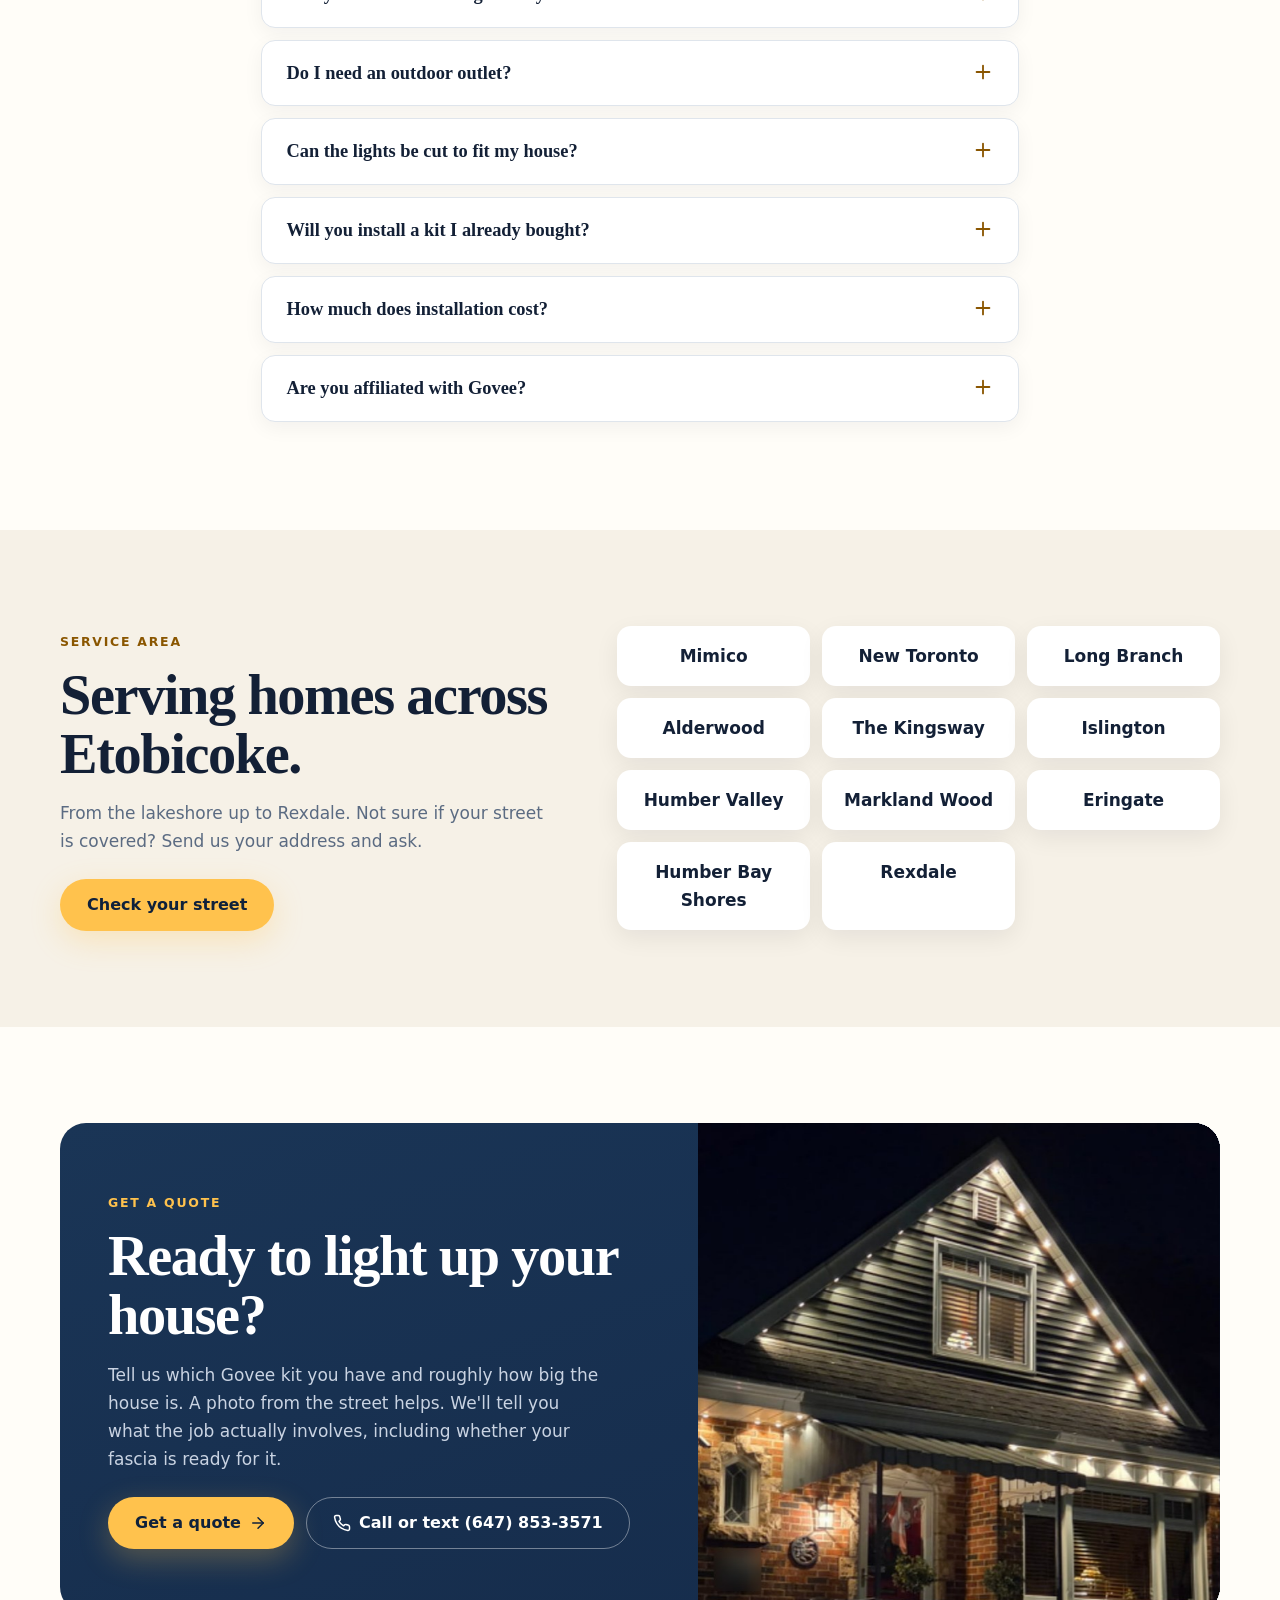
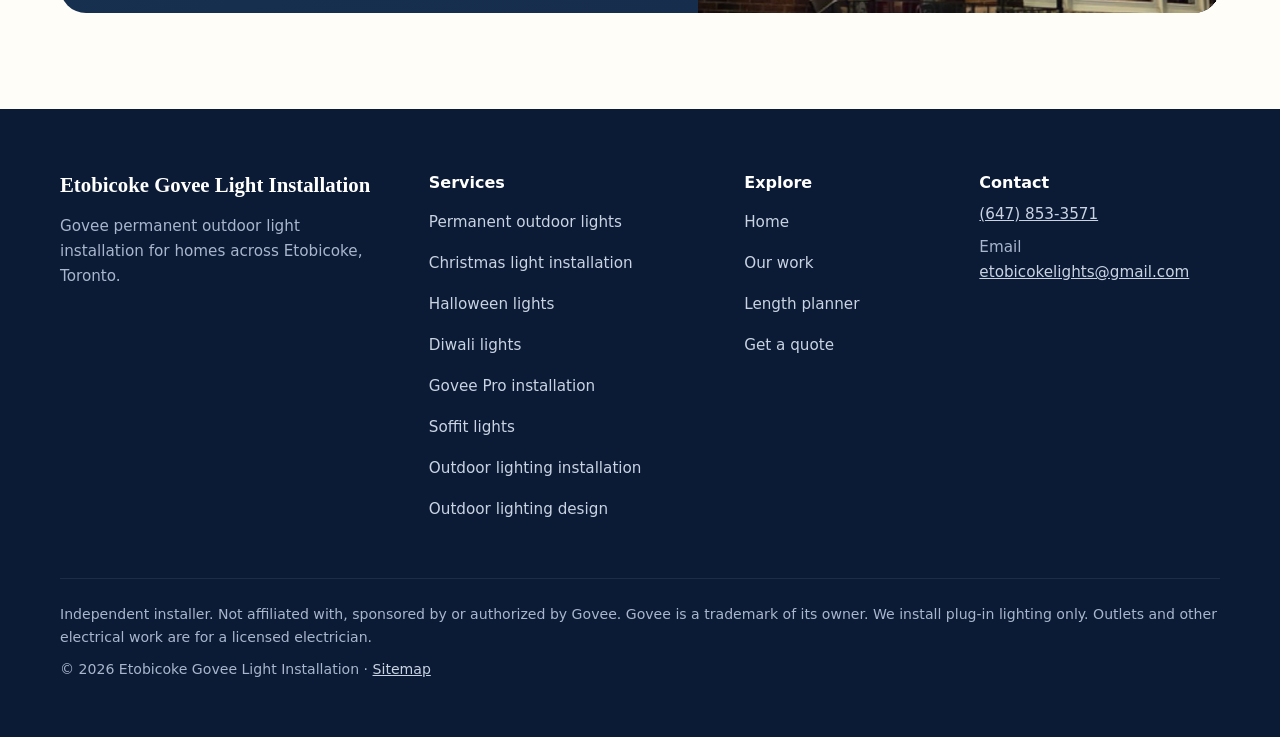
==== commit b0d0ed03: "Add four full-size job photos, a before/after pair and a photo share card New photos of the owner's " ====
--- a/index.html
+++ b/index.html
@@ -11,18 +11,18 @@
 <meta property="og:title" content="Govee Light Installation Etobicoke | We Handle the Ladder">
 <meta property="og:description" content="Govee permanent outdoor lights installed on your Etobicoke roofline. Run planned, clips secured, app set up. No ladder for you. Get a quote.">
 <meta property="og:url" content="https://etobicokelights.com/">
-<meta property="og:image" content="https://etobicokelights.com/assets/og-image.png">
+<meta property="og:image" content="https://etobicokelights.com/assets/og-image.jpg">
 <meta property="og:image:width" content="1200">
 <meta property="og:image:height" content="630">
-<meta property="og:image:alt" content="Illustration of a house at night with warm white lights along the roofline">
+<meta property="og:image:alt" content="Govee light installation in Etobicoke: a brick house at night with warm white lights along the front peak and eaves">
 <meta name="twitter:card" content="summary_large_image">
 <meta name="theme-color" content="#0B1B36">
 <link rel="icon" href="/assets/favicon.svg" type="image/svg+xml">
 <link rel="preload" href="/assets/fonts/inter-latin.woff2" as="font" type="font/woff2" crossorigin>
 <link rel="preload" href="/assets/fonts/source-serif-4-700-latin.woff2" as="font" type="font/woff2" crossorigin>
-<link rel="stylesheet" href="/assets/site.css?v=eea3c29a">
+<link rel="stylesheet" href="/assets/site.css?v=2cfb87e2">
 <script>document.documentElement.classList.add("js")</script>
-<script type="application/ld+json">{"@context": "https://schema.org", "@type": "HomeAndConstructionBusiness", "@id": "https://etobicokelights.com/#business", "name": "Etobicoke Govee Light Installation", "url": "https://etobicokelights.com/", "telephone": "+16478533571", "image": "https://etobicokelights.com/assets/og-image.png", "logo": "https://etobicokelights.com/assets/favicon.svg", "address": {"@type": "PostalAddress", "addressLocality": "Toronto", "addressRegion": "ON", "addressCountry": "CA"}, "areaServed": {"@type": "Place", "name": "Etobicoke, Toronto, ON"}, "hasOfferCatalog": {"@type": "OfferCatalog", "name": "Outdoor lighting installation", "itemListElement": [{"@type": "Offer", "itemOffered": {"@type": "Service", "name": "Permanent outdoor lighting installation"}}, {"@type": "Offer", "itemOffered": {"@type": "Service", "name": "Soffit lighting installation"}}, {"@type": "Offer", "itemOffered": {"@type": "Service", "name": "Outdoor lighting installation"}}, {"@type": "Offer", "itemOffered": {"@type": "Service", "name": "Lighting design"}}]}, "email": "etobicokelights@gmail.com"}</script>
+<script type="application/ld+json">{"@context": "https://schema.org", "@type": "HomeAndConstructionBusiness", "@id": "https://etobicokelights.com/#business", "name": "Etobicoke Govee Light Installation", "url": "https://etobicokelights.com/", "telephone": "+16478533571", "image": ["https://etobicokelights.com/assets/img/jobs/bungalow-warm-white-night.jpg", "https://etobicokelights.com/assets/img/jobs/warm-white-brick-night.jpg"], "logo": "https://etobicokelights.com/assets/favicon.svg", "address": {"@type": "PostalAddress", "addressLocality": "Toronto", "addressRegion": "ON", "addressCountry": "CA"}, "areaServed": {"@type": "Place", "name": "Etobicoke, Toronto, ON"}, "hasOfferCatalog": {"@type": "OfferCatalog", "name": "Outdoor lighting installation", "itemListElement": [{"@type": "Offer", "itemOffered": {"@type": "Service", "name": "Permanent outdoor lighting installation"}}, {"@type": "Offer", "itemOffered": {"@type": "Service", "name": "Soffit lighting installation"}}, {"@type": "Offer", "itemOffered": {"@type": "Service", "name": "Outdoor lighting installation"}}, {"@type": "Offer", "itemOffered": {"@type": "Service", "name": "Lighting design"}}]}, "email": "etobicokelights@gmail.com"}</script>
 <script type="application/ld+json">{"@context": "https://schema.org", "@type": "FAQPage", "mainEntity": [{"@type": "Question", "name": "What are Govee permanent outdoor lights?", "acceptedAnswer": {"@type": "Answer", "text": "A run of weatherproof LED lights that mounts once along your roofline and stays up all year. You control colour, brightness and schedules from the Govee app, so the same lights work for every night, Halloween, Christmas and game night."}}, {"@type": "Question", "name": "Can you see them during the day?", "acceptedAnswer": {"@type": "Answer", "text": "They tuck under the roof edge, so from the street they're easy to miss in daylight. Stand in the driveway and look up and you'll see them. Anyone who says they're invisible is overselling."}}, {"@type": "Question", "name": "Do I need an outdoor outlet?", "acceptedAnswer": {"@type": "Answer", "text": "Yes. Govee's instructions say to \"install only to a covered Class A GFCI receptacle\": an outdoor outlet with ground-fault protection and a weatherproof cover. If you don't have one near where the lights will start, adding one is a job for a licensed electrician. We install the lights. We don't do electrical work."}}, {"@type": "Question", "name": "Can the lights be cut to fit my house?", "acceptedAnswer": {"@type": "Answer", "text": "It depends on the model. Govee says the Permanent Outdoor Lights 2 can't be cut, so the run is planned around the length you buy. The Permanent Outdoor Lights Pro can be cut and comes in runs up to 200 ft, and to install it properly, we cut it to fit your roofline. Our length planner works out which lengths fit."}}, {"@type": "Question", "name": "Will you install a kit I already bought?", "acceptedAnswer": {"@type": "Answer", "text": "Yes. We install Govee kits you've already bought, and we can supply the kit if you haven't bought one yet."}}, {"@type": "Question", "name": "How much does installation cost?", "acceptedAnswer": {"@type": "Answer", "text": "It depends on how much roofline you want lit, how many peaks and corners there are, and what your fascia is made of. Every house gets its own quote: send us the details and we'll tell you what yours costs."}}, {"@type": "Question", "name": "Are you affiliated with Govee?", "acceptedAnswer": {"@type": "Answer", "text": "No. We're an independent installer. We're not affiliated with, sponsored by or authorized by Govee."}}]}</script>
 </head>
 <body>
@@ -148,11 +148,13 @@
         <p>Warm white for every night, all red, and Halloween orange. Every photo here is from one of our own installs.</p>
       </div>
       <div class="gallery">
+        <figure class="tall"><img src="/assets/img/jobs/warm-white-brick-night.jpg" alt="Two-storey brick house at night with warm white permanent lights along the peaks, eaves and garage" width="900" height="1200" loading="lazy"><figcaption><strong>Warm white, every night</strong><span>Peaks, eaves and the garage</span></figcaption></figure>
+        <figure class="wide"><img src="/assets/img/jobs/bungalow-warm-white-night.jpg" alt="Brick house at night with warm white lights up both slopes of the front peak and along the eaves" width="1200" height="712" loading="lazy" style="object-position:50% 0"><figcaption><strong>Warm white on the peak</strong><span>Both slopes, plus the eaves</span></figcaption></figure>
+        <figure><img src="/assets/img/jobs/orange-green-porch.jpg" alt="House at night with orange roofline lights and Halloween decorations" width="243" height="244" loading="lazy"><figcaption><strong>Halloween night</strong><span>Orange along the roofline</span></figcaption></figure>
+        <figure><img src="/assets/img/jobs/red-roofline.jpg" alt="The same two-storey brick house at night with red lights on every roofline" width="243" height="244" loading="lazy"><figcaption><strong>Same house, all red</strong><span>The colour is an app setting</span></figcaption></figure>
         <figure class="tall"><img src="/assets/img/jobs/warm-white-dusk.jpg" alt="Brick house at dusk with warm white lights along the eaves, peaks and garage" width="243" height="406" loading="lazy"><figcaption><strong>Warm white at dusk</strong><span>Eaves, peaks and the garage</span></figcaption></figure>
+        <figure class="tall"><img src="/assets/img/jobs/orange-roofline-corners.jpg" alt="Narrow two-storey house with orange lights along the roofline and down a vertical corner" width="243" height="406" loading="lazy"><figcaption><strong>Orange, corner included</strong><span>Roofline plus a vertical edge</span></figcaption></figure>
         <figure class="wide"><img src="/assets/img/jobs/halloween-stone-house.jpg" alt="Stone and stucco house at night with orange lights on every roofline and Halloween pumpkins on the lawn" width="243" height="146" loading="lazy"><figcaption><strong>Halloween orange</strong><span>Rooflines on every level</span></figcaption></figure>
-        <figure class="tall"><img src="/assets/img/jobs/orange-roofline-corners.jpg" alt="Narrow two-storey house with orange lights along the roofline and down a vertical corner" width="243" height="406" loading="lazy"><figcaption><strong>Orange, corner included</strong><span>Roofline plus a vertical edge</span></figcaption></figure>
-        <figure><img src="/assets/img/jobs/red-roofline.jpg" alt="Two-storey brick house at night with red lights on every roofline" width="243" height="244" loading="lazy"><figcaption><strong>All red</strong><span>Peaks, eaves and garage</span></figcaption></figure>
-        <figure><img src="/assets/img/jobs/orange-green-porch.jpg" alt="House at night with orange roofline lights and Halloween decorations" width="243" height="244" loading="lazy"><figcaption><strong>Halloween night</strong><span>Orange along the roofline</span></figcaption></figure>
       </div>
     </div>
   </section>
@@ -196,6 +198,7 @@
         <h2 id="included-title">What's included when we install your Govee lights?</h2>
         <p>Every house is different: the peaks, the soffits, the garage, and where the outdoor outlet is. Here's what the install covers, from the first look at your roofline to the first scene in the app.</p>
         <a class="text-link" href="/contact/">Tell us about your house<svg aria-hidden="true"><use href="#i-arrow"/></svg></a>
+        <figure class="job-photo"><img src="/assets/img/jobs/installer-under-eaves.jpg" alt="Our installer on a ladder under the eaves of a stucco house, with the new lights already along the soffit" width="1131" height="1200" loading="lazy"><figcaption>Mid-install, under the eaves</figcaption></figure>
       </div>
       <div>
         <ol class="steps">
@@ -350,7 +353,7 @@
             <a class="btn btn-ghost" href="tel:+16478533571"><svg aria-hidden="true"><use href="#i-phone"/></svg>Call or text (647) 853-3571</a>
           </div>
         </div>
-        <div class="cta-media"><img src="/assets/img/jobs/orange-roofline-corners.jpg" alt="House at night with orange lights along the roofline, one of our installs" width="243" height="406" loading="lazy"></div>
+        <div class="cta-media"><img src="/assets/img/jobs/bungalow-warm-white-night.jpg" alt="Brick house at night with warm white lights along the front peak and eaves, one of our installs" width="1200" height="712" loading="lazy"></div>
       </div>
     </div>
   </section>
@@ -378,6 +381,6 @@
     </div>
   </div>
 </footer>
-<script src="/assets/site.js?v=eea3c29a" defer></script>
+<script src="/assets/site.js?v=2cfb87e2" defer></script>
 </body>
 </html>
--- a/assets/site.css
+++ b/assets/site.css
@@ -235,11 +235,21 @@
 .gallery figure { margin: 0; position: relative; border-radius: var(--radius); overflow: hidden; background: var(--ink); }
 .gallery .tall { grid-row: span 2; }
 .gallery .wide { grid-column: span 2; }
-.gallery img { position: absolute; inset: 0; width: 100%; height: 100%; object-fit: cover; }
-.gallery figcaption { position: absolute; left: 0; right: 0; bottom: 0; padding: 48px 18px 16px; background: linear-gradient(0deg, rgba(5, 12, 24, 0.92), transparent); color: #FFFFFF; }
-.gallery figcaption strong { display: block; font: 700 1.15rem/1.2 var(--font-head); }
-.gallery figcaption span { font-size: 0.85rem; color: #D7DEE8; }
+.gallery img, .pair img { position: absolute; inset: 0; width: 100%; height: 100%; object-fit: cover; }
+.gallery figcaption, .pair figcaption { position: absolute; left: 0; right: 0; bottom: 0; padding: 48px 18px 16px; background: linear-gradient(0deg, rgba(5, 12, 24, 0.92), transparent); color: #FFFFFF; }
+.gallery figcaption strong, .pair figcaption strong { display: block; font: 700 1.15rem/1.2 var(--font-head); }
+.gallery figcaption span, .pair figcaption span { font-size: 0.85rem; color: #D7DEE8; }
 @media (max-width: 760px) { .gallery { grid-template-columns: 1fr 1fr; grid-auto-rows: 190px; gap: 10px; } }
+
+/* Before and after: two landscape job photos side by side, captioned like the gallery */
+.pair { display: grid; grid-template-columns: 1fr 1fr; gap: 14px; }
+.pair figure { margin: 0; position: relative; aspect-ratio: 5 / 3; border-radius: var(--radius); overflow: hidden; background: var(--ink); }
+@media (max-width: 760px) { .pair { grid-template-columns: 1fr; gap: 10px; } }
+
+/* One job photo under a section's text. Kept short so a sticky split column still fits the screen. */
+.job-photo { margin: var(--space-4) 0 0; }
+.job-photo img { display: block; width: 100%; height: auto; aspect-ratio: 16 / 10; object-fit: cover; object-position: 50% 25%; border-radius: var(--radius); }
+.job-photo figcaption { margin-top: var(--space-1); font-size: 0.9rem; color: var(--fg-muted); }
 
 /* Generic cards */
 .grid-2 { display: grid; grid-template-columns: repeat(2, 1fr); gap: var(--space-3); }
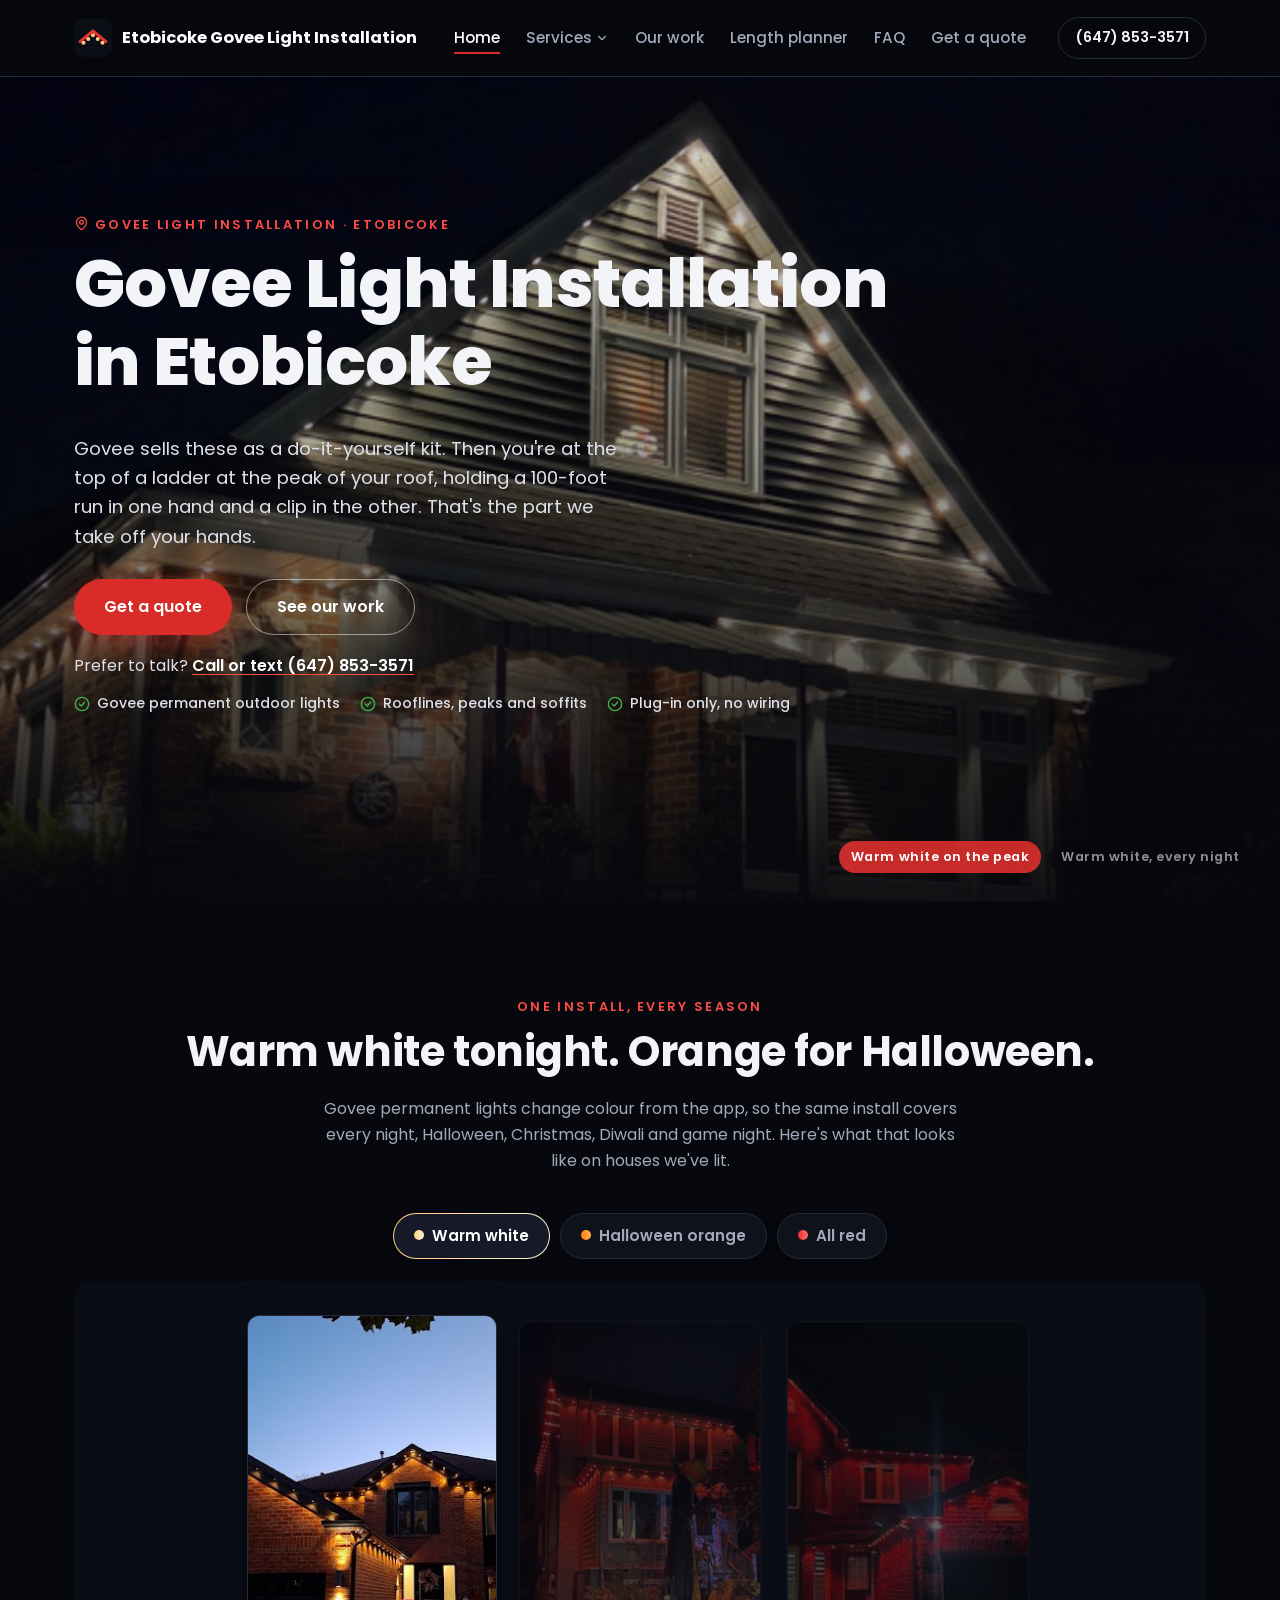
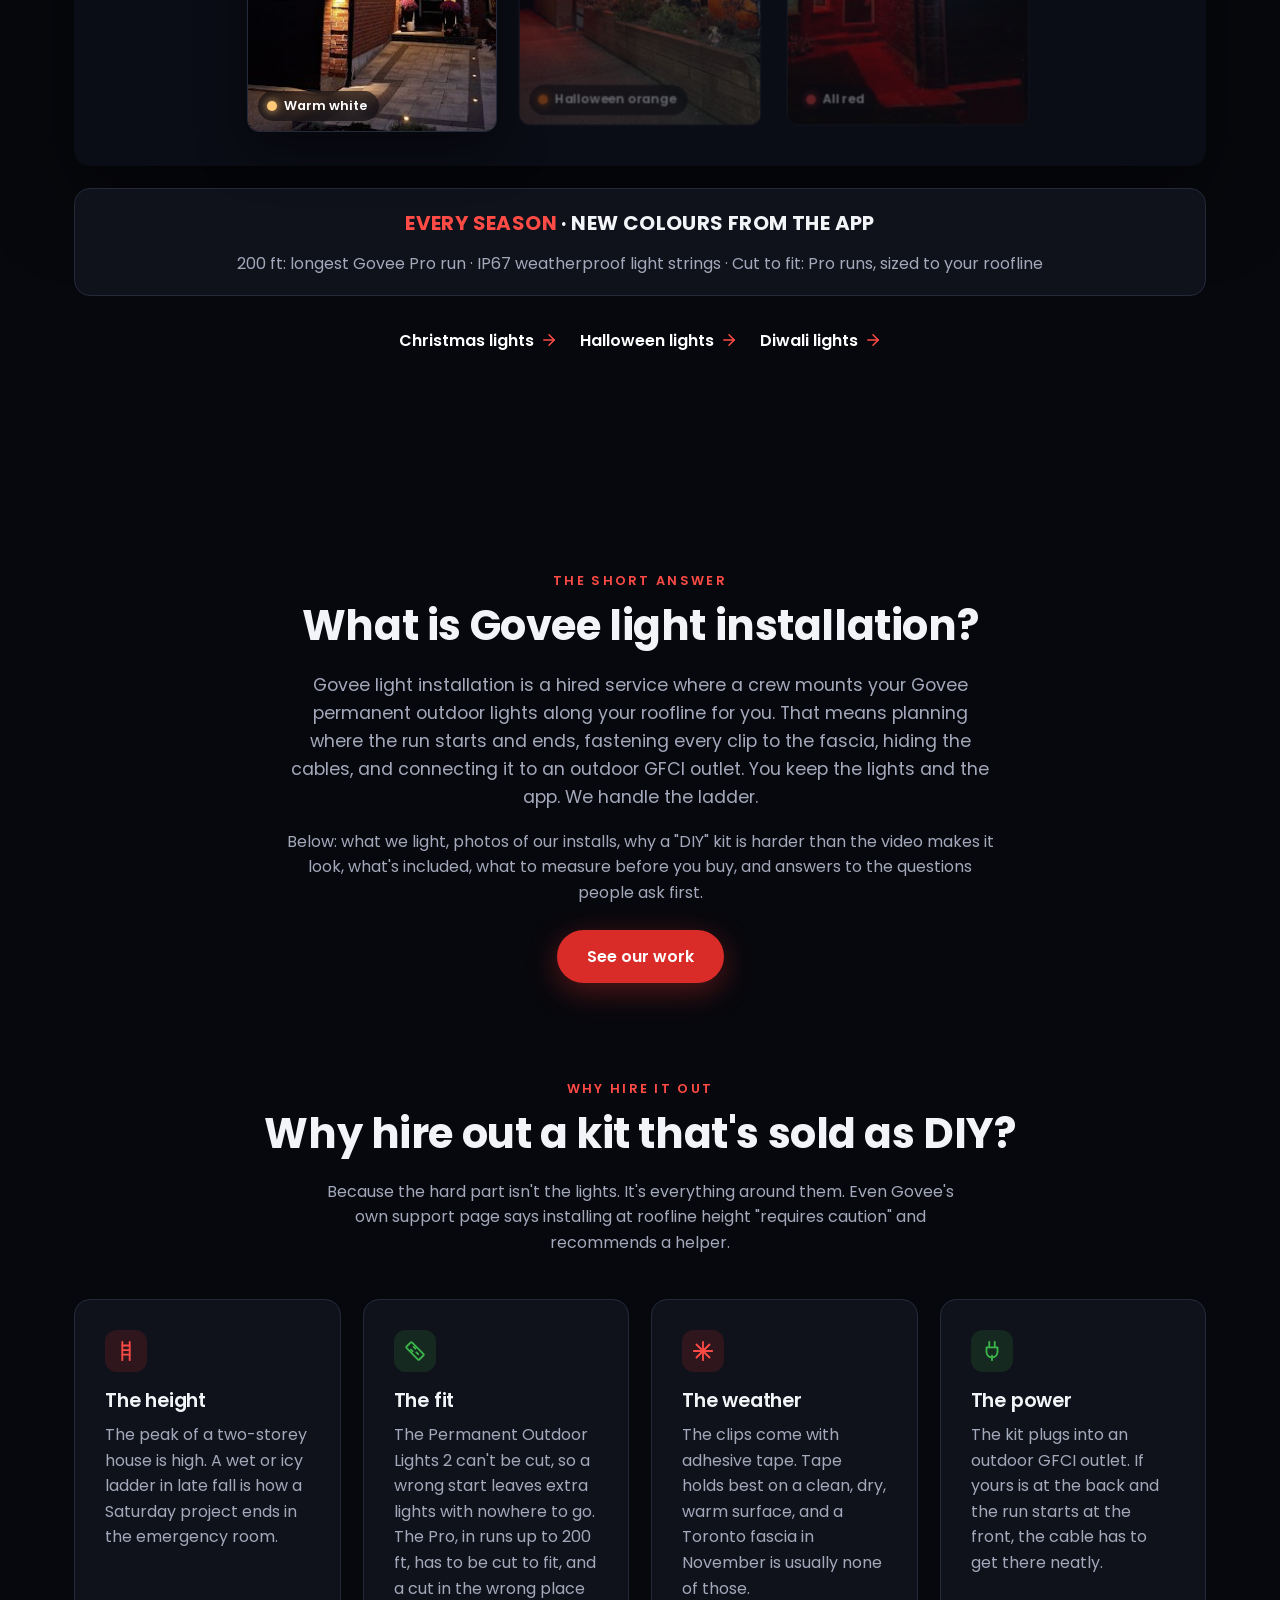
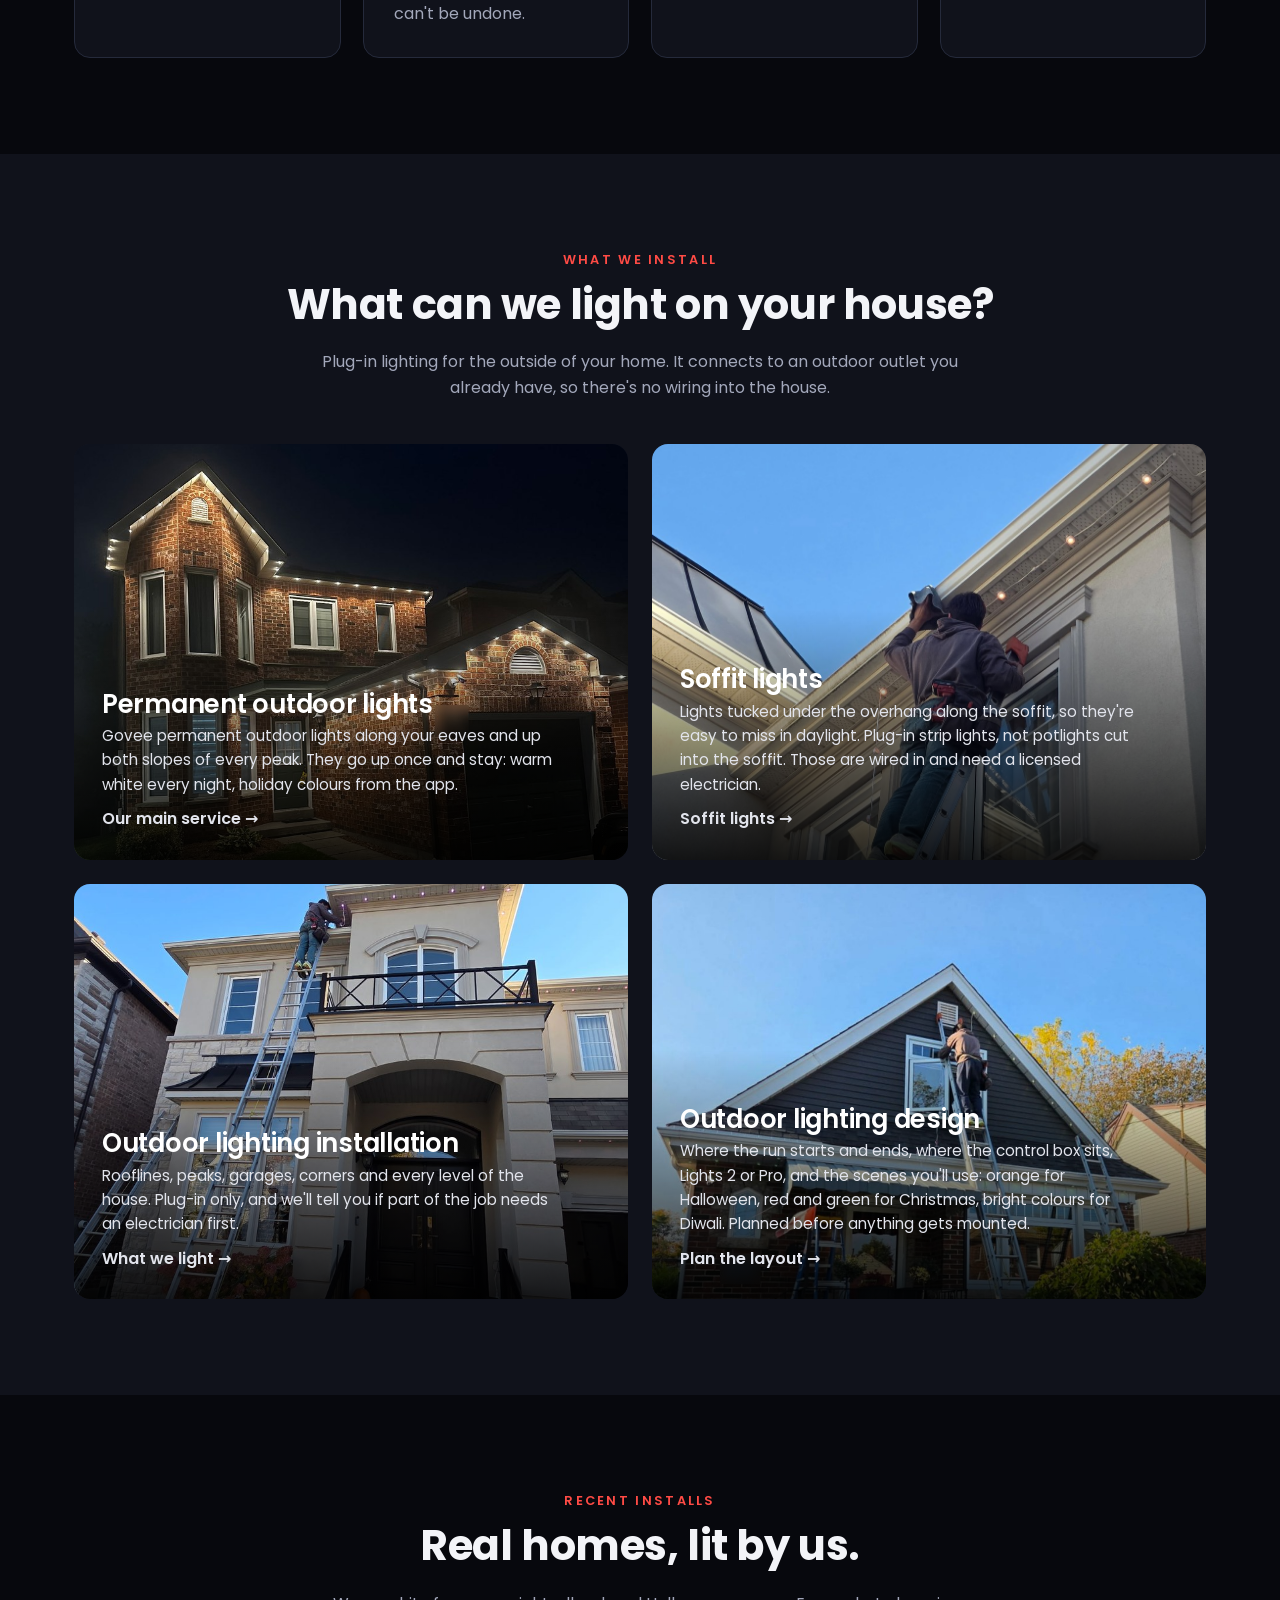
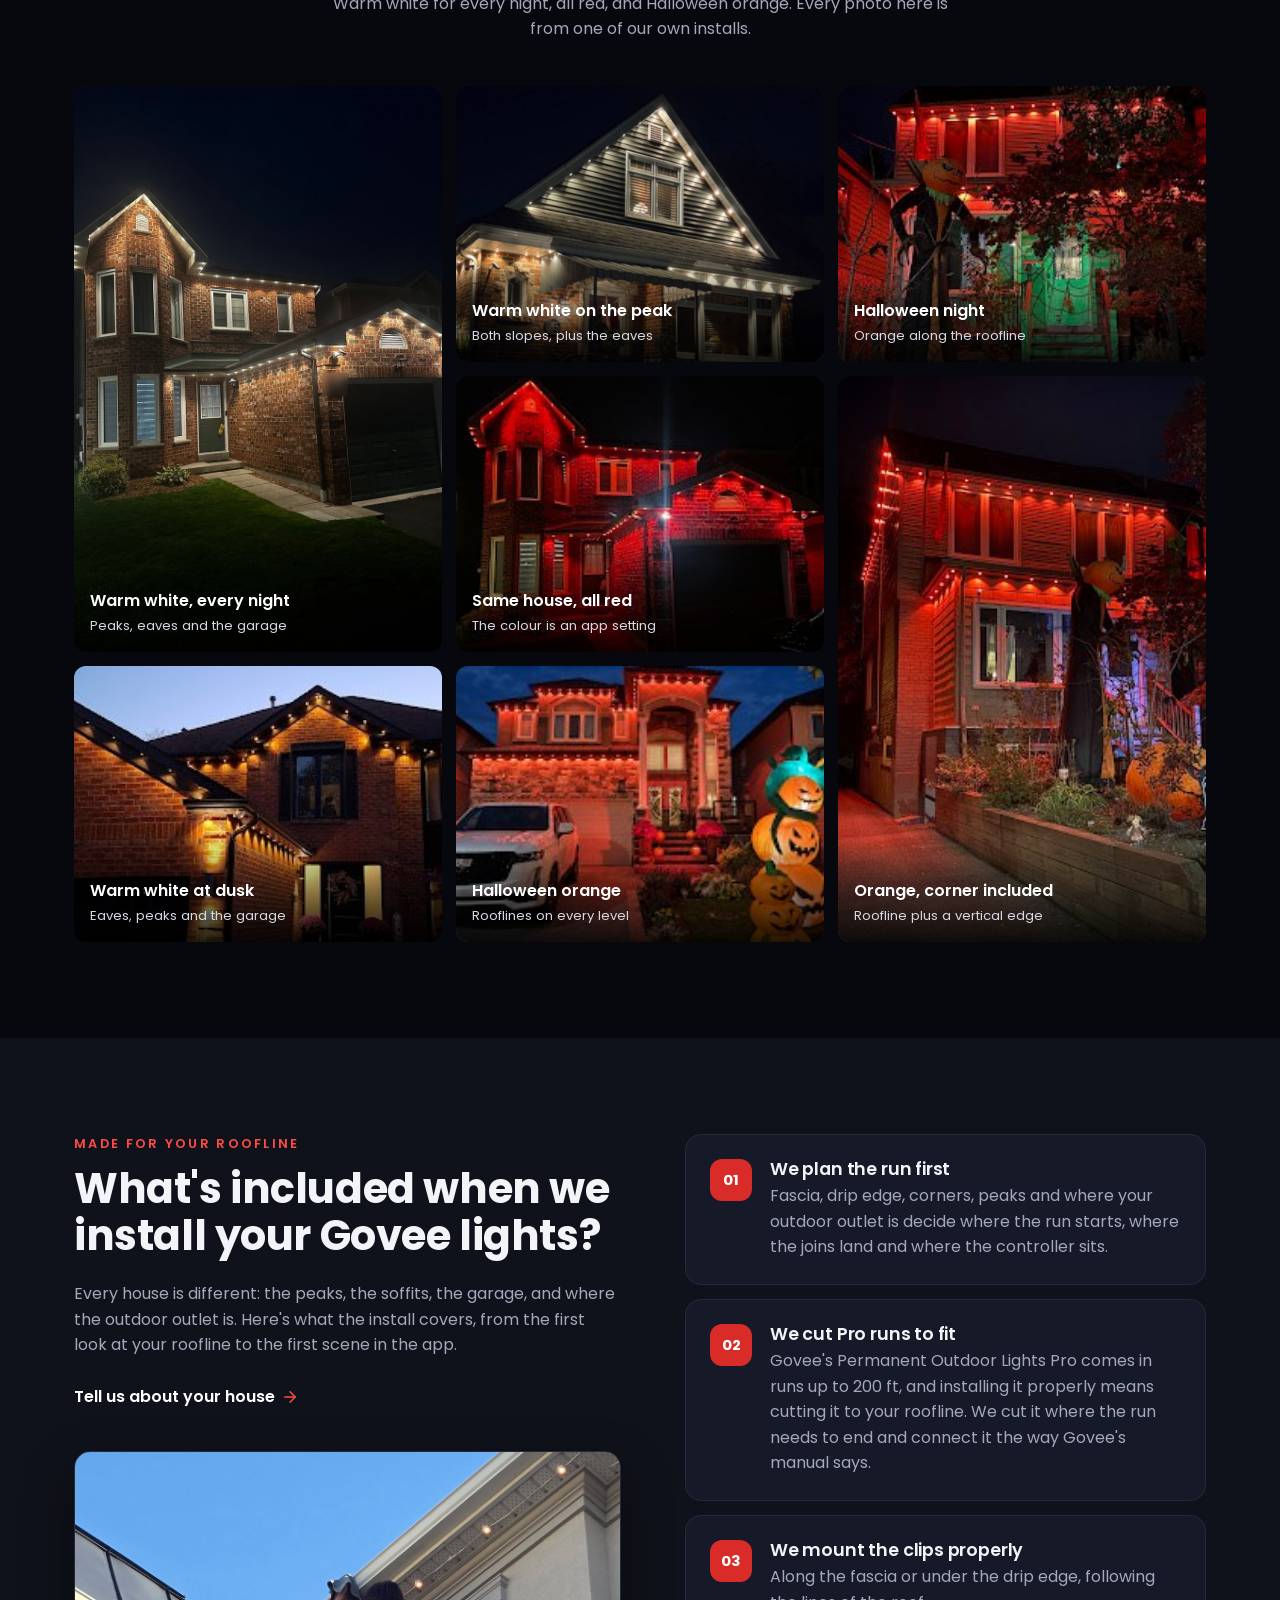
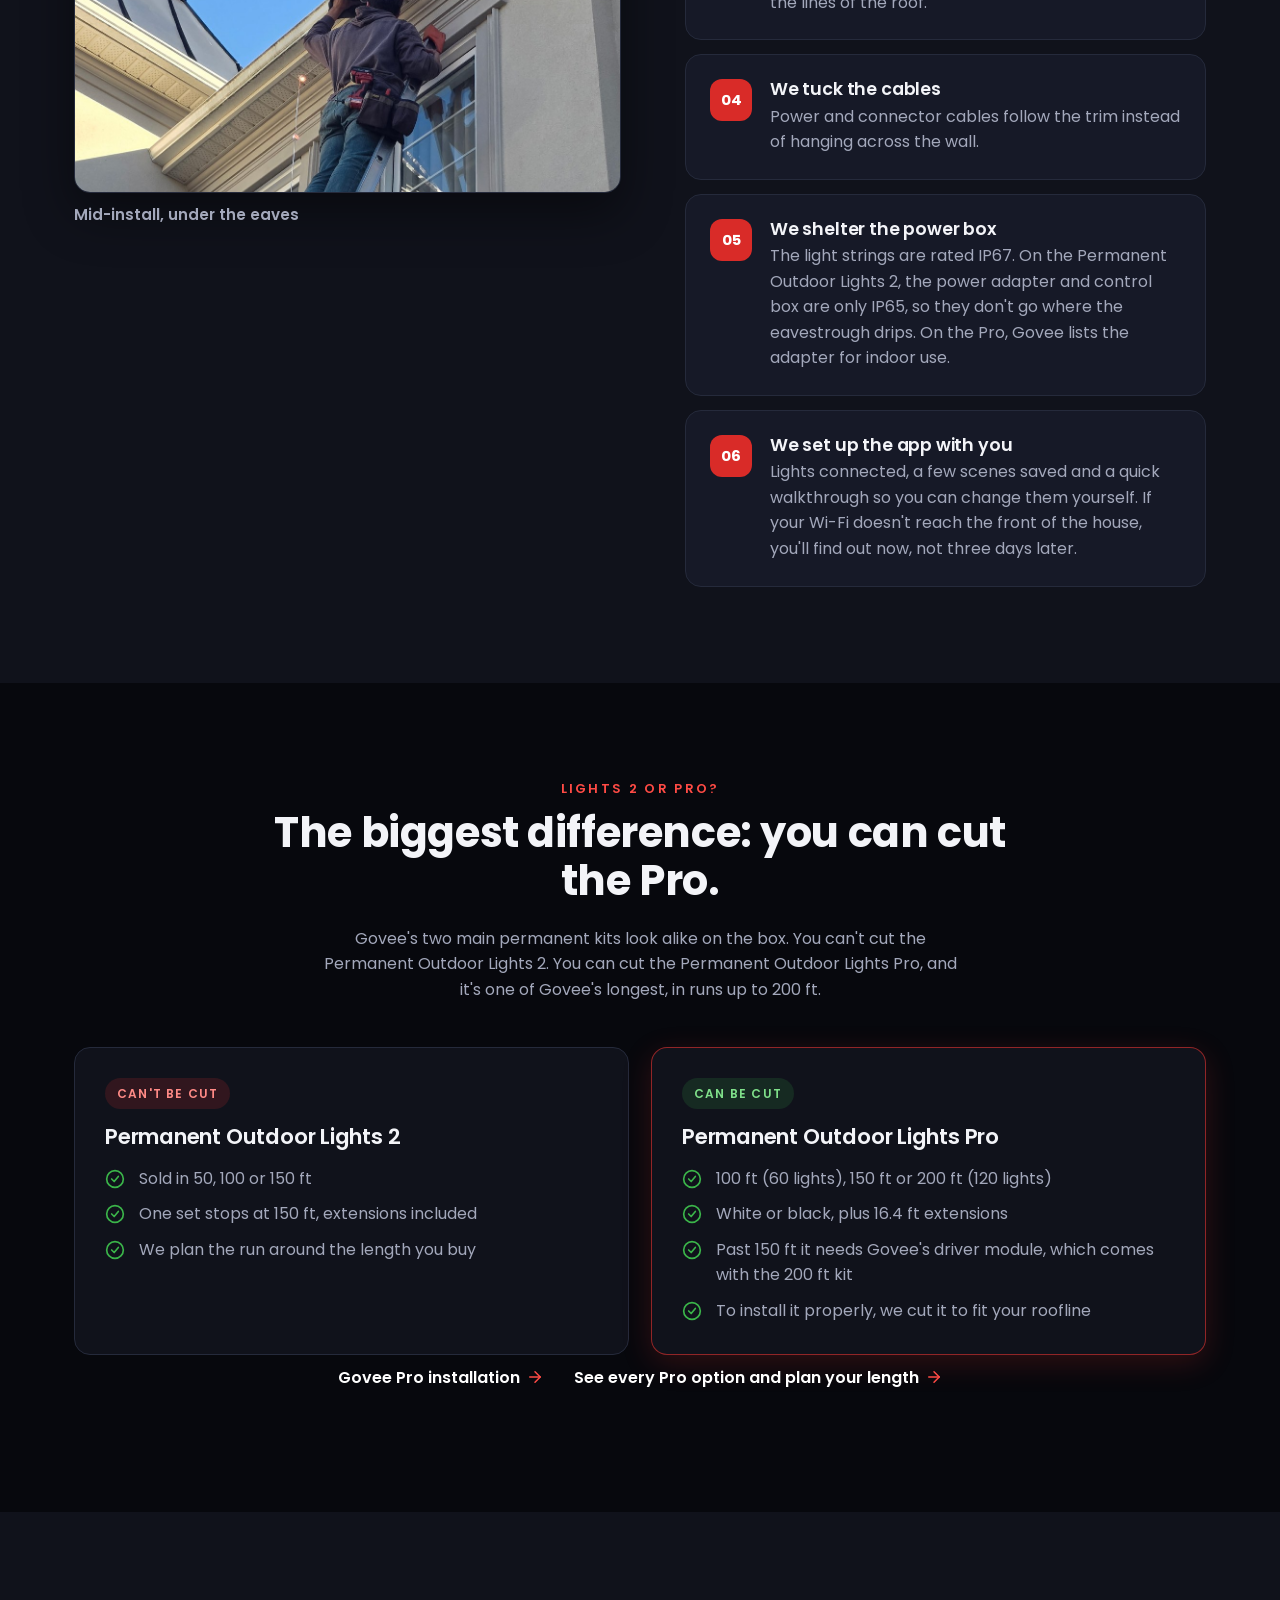
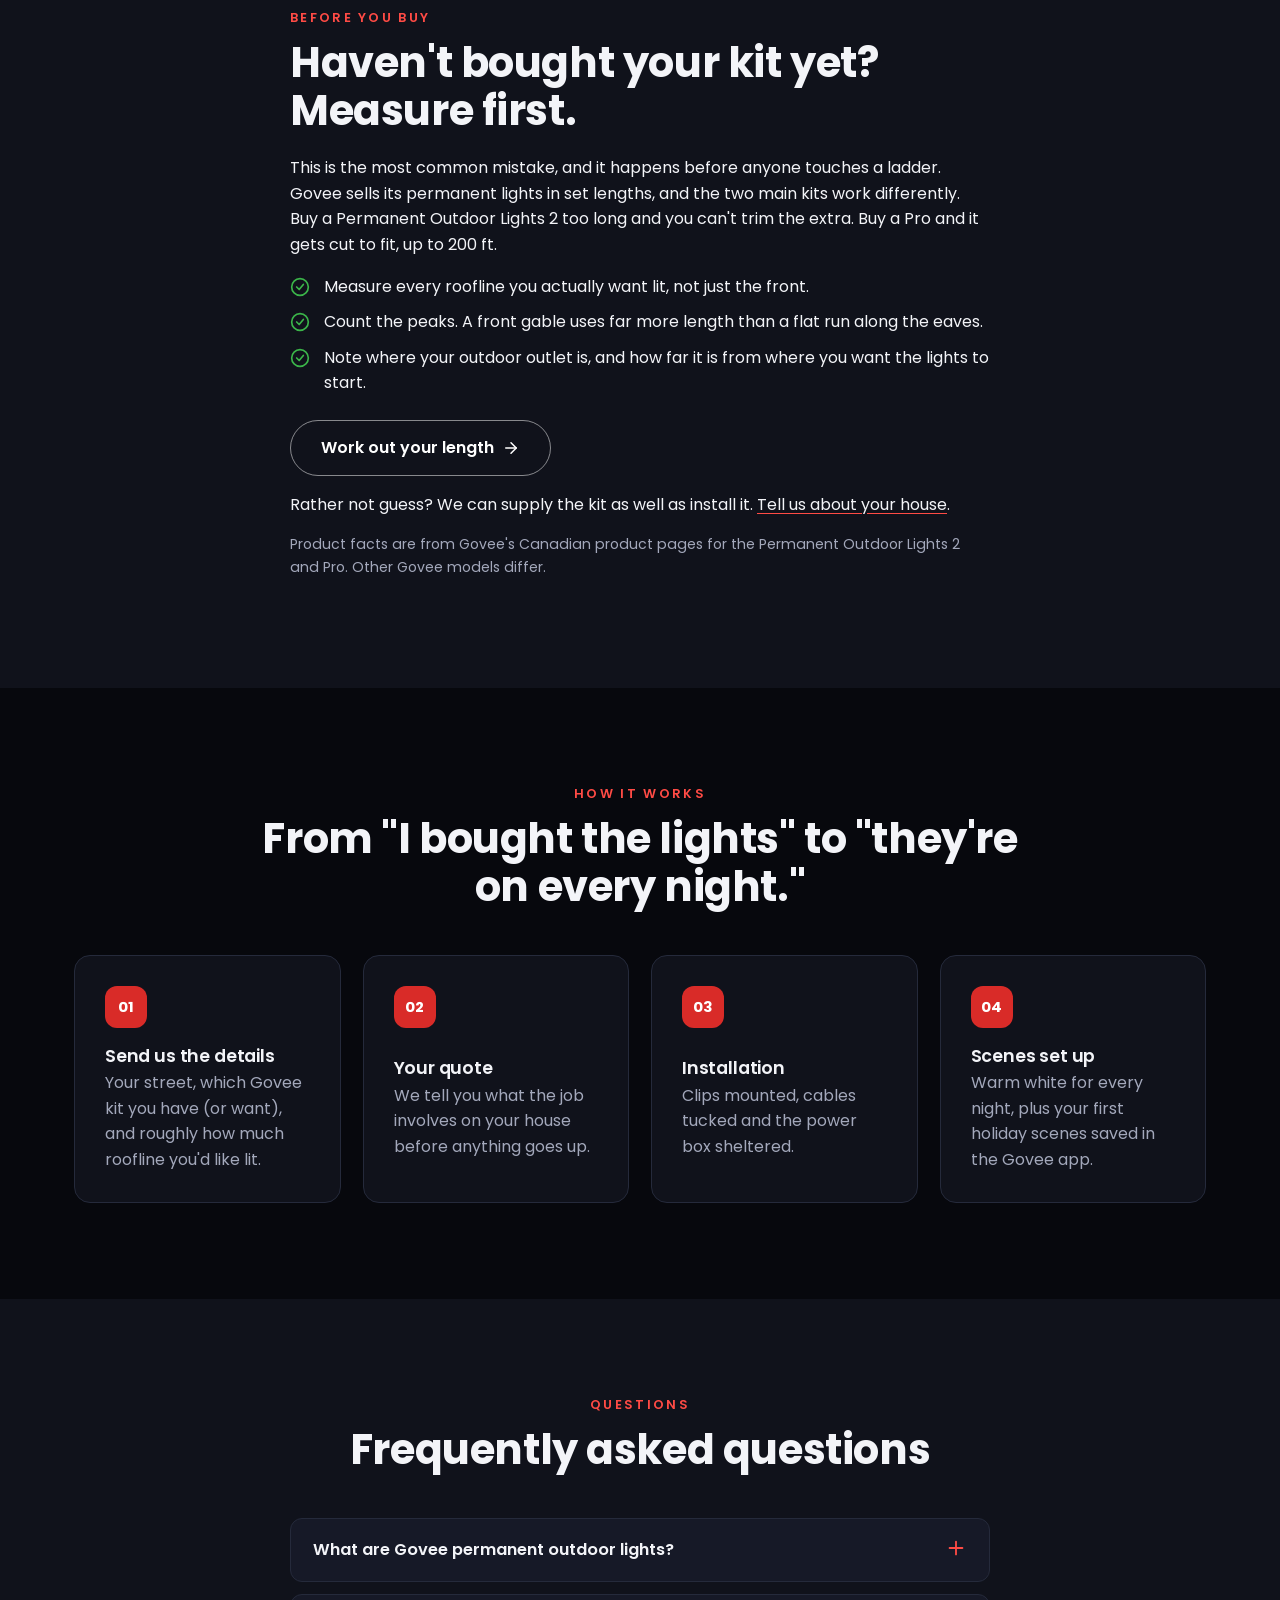
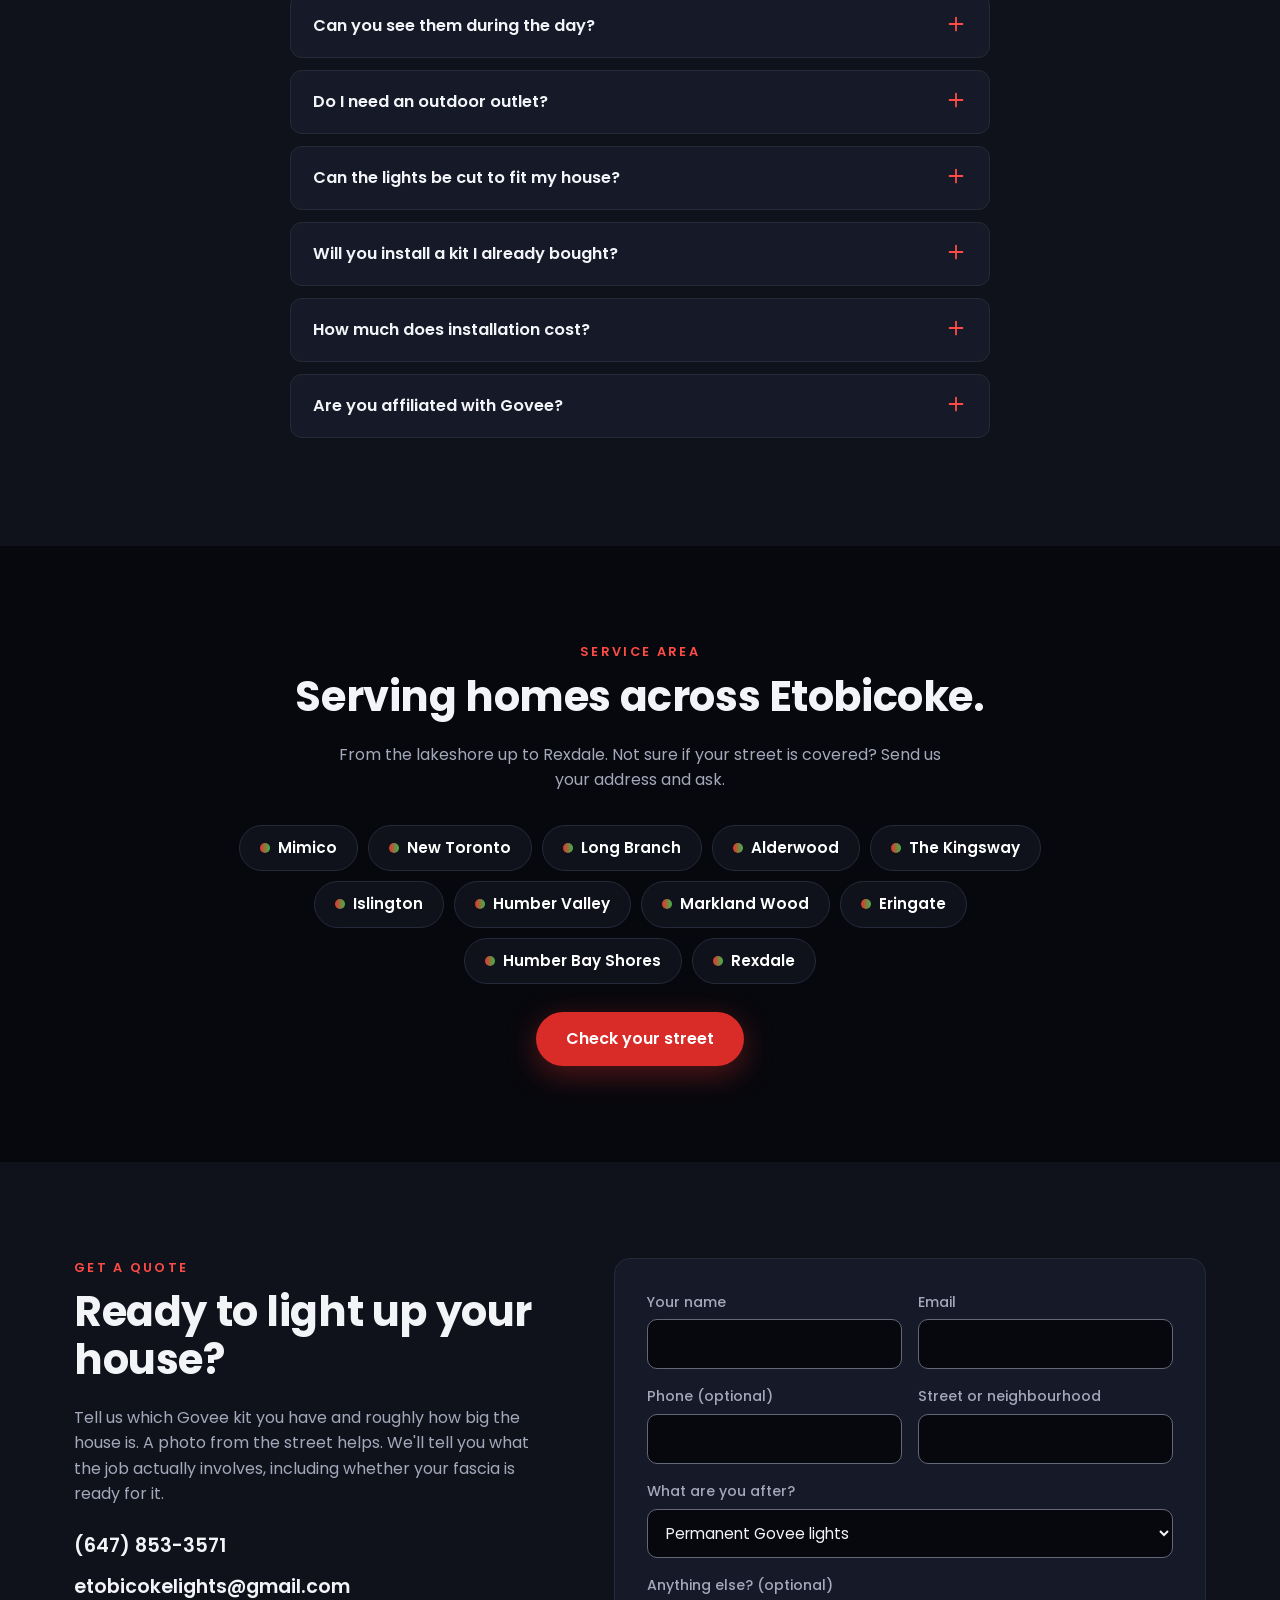
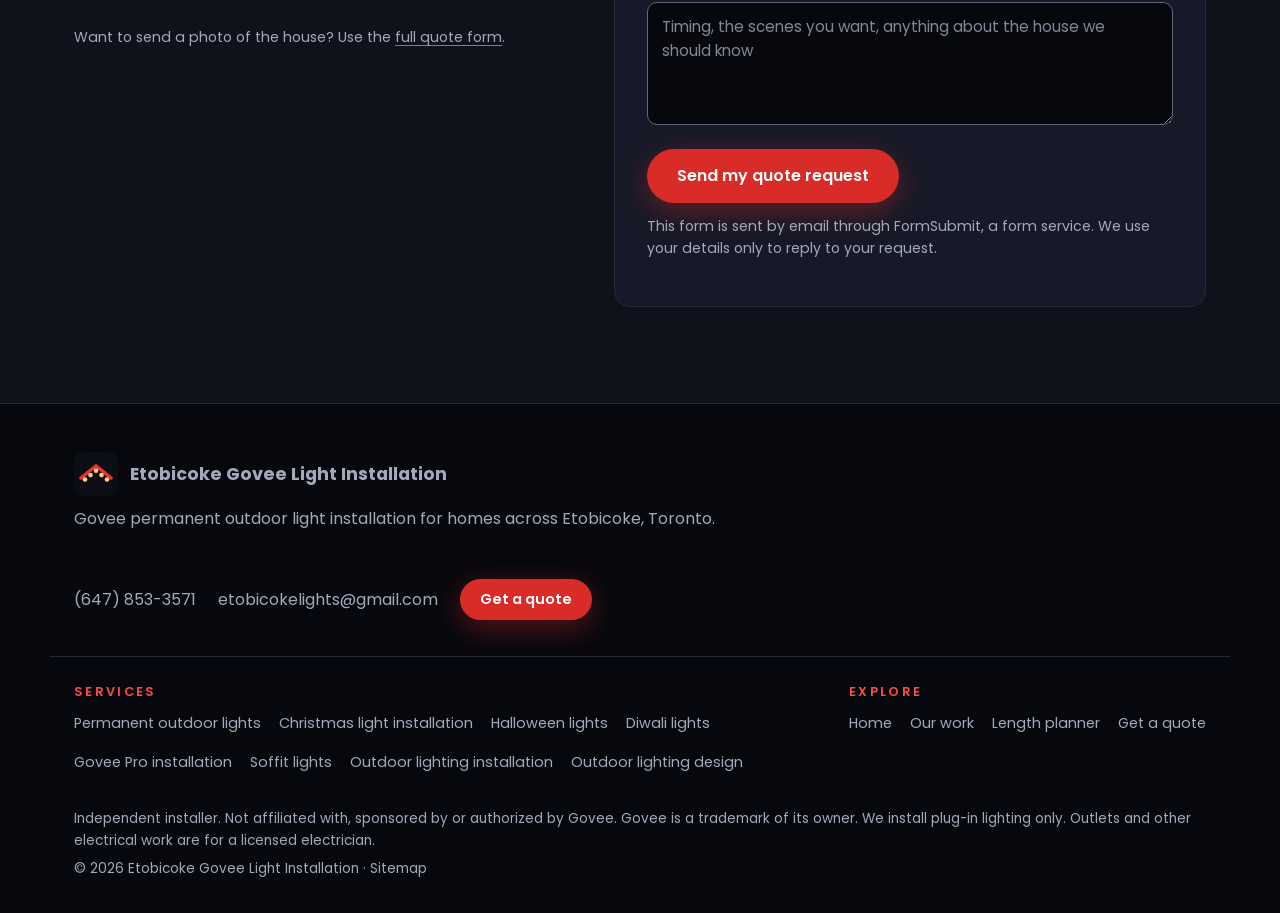
==== commit 27eac807: "Redesign: dark theme with a cross-fading night hero and colour tabs New look across every page: near" ====
--- a/index.html
+++ b/index.html
@@ -16,11 +16,11 @@
 <meta property="og:image:height" content="630">
 <meta property="og:image:alt" content="Govee light installation in Etobicoke: a brick house at night with warm white lights along the front peak and eaves">
 <meta name="twitter:card" content="summary_large_image">
-<meta name="theme-color" content="#0B1B36">
+<meta name="theme-color" content="#07080D">
 <link rel="icon" href="/assets/favicon.svg" type="image/svg+xml">
-<link rel="preload" href="/assets/fonts/inter-latin.woff2" as="font" type="font/woff2" crossorigin>
-<link rel="preload" href="/assets/fonts/source-serif-4-700-latin.woff2" as="font" type="font/woff2" crossorigin>
-<link rel="stylesheet" href="/assets/site.css?v=2cfb87e2">
+<link rel="preload" href="/assets/fonts/poppins-400-latin.woff2" as="font" type="font/woff2" crossorigin>
+<link rel="preload" href="/assets/fonts/poppins-800-latin.woff2" as="font" type="font/woff2" crossorigin>
+<link rel="stylesheet" href="/assets/site.css?v=e31c75f2">
 <script>document.documentElement.classList.add("js")</script>
 <script type="application/ld+json">{"@context": "https://schema.org", "@type": "HomeAndConstructionBusiness", "@id": "https://etobicokelights.com/#business", "name": "Etobicoke Govee Light Installation", "url": "https://etobicokelights.com/", "telephone": "+16478533571", "image": ["https://etobicokelights.com/assets/img/jobs/bungalow-warm-white-night.jpg", "https://etobicokelights.com/assets/img/jobs/warm-white-brick-night.jpg"], "logo": "https://etobicokelights.com/assets/favicon.svg", "address": {"@type": "PostalAddress", "addressLocality": "Toronto", "addressRegion": "ON", "addressCountry": "CA"}, "areaServed": {"@type": "Place", "name": "Etobicoke, Toronto, ON"}, "hasOfferCatalog": {"@type": "OfferCatalog", "name": "Outdoor lighting installation", "itemListElement": [{"@type": "Offer", "itemOffered": {"@type": "Service", "name": "Permanent outdoor lighting installation"}}, {"@type": "Offer", "itemOffered": {"@type": "Service", "name": "Soffit lighting installation"}}, {"@type": "Offer", "itemOffered": {"@type": "Service", "name": "Outdoor lighting installation"}}, {"@type": "Offer", "itemOffered": {"@type": "Service", "name": "Lighting design"}}]}, "email": "etobicokelights@gmail.com"}</script>
 <script type="application/ld+json">{"@context": "https://schema.org", "@type": "FAQPage", "mainEntity": [{"@type": "Question", "name": "What are Govee permanent outdoor lights?", "acceptedAnswer": {"@type": "Answer", "text": "A run of weatherproof LED lights that mounts once along your roofline and stays up all year. You control colour, brightness and schedules from the Govee app, so the same lights work for every night, Halloween, Christmas and game night."}}, {"@type": "Question", "name": "Can you see them during the day?", "acceptedAnswer": {"@type": "Answer", "text": "They tuck under the roof edge, so from the street they're easy to miss in daylight. Stand in the driveway and look up and you'll see them. Anyone who says they're invisible is overselling."}}, {"@type": "Question", "name": "Do I need an outdoor outlet?", "acceptedAnswer": {"@type": "Answer", "text": "Yes. Govee's instructions say to \"install only to a covered Class A GFCI receptacle\": an outdoor outlet with ground-fault protection and a weatherproof cover. If you don't have one near where the lights will start, adding one is a job for a licensed electrician. We install the lights. We don't do electrical work."}}, {"@type": "Question", "name": "Can the lights be cut to fit my house?", "acceptedAnswer": {"@type": "Answer", "text": "It depends on the model. Govee says the Permanent Outdoor Lights 2 can't be cut, so the run is planned around the length you buy. The Permanent Outdoor Lights Pro can be cut and comes in runs up to 200 ft, and to install it properly, we cut it to fit your roofline. Our length planner works out which lengths fit."}}, {"@type": "Question", "name": "Will you install a kit I already bought?", "acceptedAnswer": {"@type": "Answer", "text": "Yes. We install Govee kits you've already bought, and we can supply the kit if you haven't bought one yet."}}, {"@type": "Question", "name": "How much does installation cost?", "acceptedAnswer": {"@type": "Answer", "text": "It depends on how much roofline you want lit, how many peaks and corners there are, and what your fascia is made of. Every house gets its own quote: send us the details and we'll tell you what yours costs."}}, {"@type": "Question", "name": "Are you affiliated with Govee?", "acceptedAnswer": {"@type": "Answer", "text": "No. We're an independent installer. We're not affiliated with, sponsored by or authorized by Govee."}}]}</script>
@@ -49,124 +49,90 @@
   </defs>
 </svg>
 
-<div class="topbar"><div class="wrap"><span>Govee permanent outdoor lights, installed on Etobicoke homes</span><a href="/contact/">Get a quote</a></div></div>
 <header class="site">
   <div class="wrap bar">
-    <a class="brand" href="/"><img src="/assets/favicon.svg" alt="" width="30" height="30"><span>Etobicoke Govee Light Installation</span></a>
-    <nav class="primary" id="primary-nav" aria-label="Primary"><ul><li class="has-sub"><a href="/#services">Services<svg class="chev" aria-hidden="true"><use href="#i-chevron"/></svg></a><ul class="sub" aria-label="Services"><li><a href="/permanent-outdoor-lights/">Permanent outdoor lights</a></li><li><a href="/christmas-light-installation/">Christmas light installation</a></li><li><a href="/halloween-lights/">Halloween lights</a></li><li><a href="/diwali-lights/">Diwali lights</a></li><li><a href="/govee-pro-installation/">Govee Pro installation</a></li><li><a href="/soffit-lights/">Soffit lights</a></li><li><a href="/outdoor-lighting-installation/">Outdoor lighting installation</a></li><li><a href="/outdoor-lighting-design/">Outdoor lighting design</a></li></ul></li><li><a href="/#work">Our work</a></li><li><a href="/can-you-cut-govee-permanent-outdoor-lights/">Length planner</a></li><li><a href="/#faq">FAQ</a></li></ul></nav>
+    <a class="brand" href="/"><img src="/assets/favicon.svg" alt="" width="38" height="38"><span>Etobicoke Govee Light Installation</span></a>
+    <nav class="primary" id="primary-nav" aria-label="Primary"><ul><li><a href="/" aria-current="page">Home</a></li><li class="has-sub"><a href="/#services">Services<svg class="chev" aria-hidden="true"><use href="#i-chevron"/></svg></a><ul class="sub" aria-label="Services"><li><a href="/permanent-outdoor-lights/">Permanent outdoor lights</a></li><li><a href="/christmas-light-installation/">Christmas light installation</a></li><li><a href="/halloween-lights/">Halloween lights</a></li><li><a href="/diwali-lights/">Diwali lights</a></li><li><a href="/govee-pro-installation/">Govee Pro installation</a></li><li><a href="/soffit-lights/">Soffit lights</a></li><li><a href="/outdoor-lighting-installation/">Outdoor lighting installation</a></li><li><a href="/outdoor-lighting-design/">Outdoor lighting design</a></li></ul></li><li><a href="/#work">Our work</a></li><li><a href="/can-you-cut-govee-permanent-outdoor-lights/">Length planner</a></li><li><a href="/#faq">FAQ</a></li><li><a href="/contact/">Get a quote</a></li></ul></nav>
     <div class="bar-actions">
-      <a class="btn btn-primary" href="/contact/">Get a quote</a>
+      <a class="header-phone" href="tel:+16478533571">(647) 853-3571</a>
       <button class="menu-btn" type="button" aria-expanded="false" aria-controls="primary-nav" aria-label="Menu"><svg aria-hidden="true"><use href="#i-menu"/></svg></button>
     </div>
   </div>
 </header>
 
 <main id="main">
-  <section class="hero theme-dark" aria-labelledby="hero-title">
-    <img class="hero-glow" src="/assets/img/jobs/red-roofline.jpg" alt="" aria-hidden="true">
+  <section class="hero" aria-labelledby="hero-title">
+    <div class="hero-slides">
+      <picture class="on">
+        <source media="(max-width: 700px)" srcset="/assets/img/jobs/hero-mobile-bungalow.jpg" width="750" height="999">
+        <img src="/assets/img/jobs/hero-warm-white-night.jpg" alt="Brick house at night with warm white permanent lights up both slopes of the front peak and along the eaves, one of our installs" width="1684" height="999" fetchpriority="high" style="object-position:55% 30%">
+      </picture>
+      <picture>
+        <source media="(max-width: 700px)" srcset="/assets/img/jobs/hero-mobile-warm-white.jpg" width="750" height="1000">
+        <img src="/assets/img/jobs/hero-brick-night.jpg" alt="Two-storey brick house at night with warm white permanent lights along the peaks, eaves and garage, one of our installs" width="1536" height="1100" fetchpriority="low" decoding="async" style="object-position:50% 20%">
+      </picture>
+    </div>
+    <div class="hero-labels" aria-hidden="true"><span class="on">Warm white on the peak</span><span>Warm white, every night</span></div>
     <div class="wrap">
-      <div class="hero-grid">
-        <div>
-          <p class="eyebrow"><svg aria-hidden="true"><use href="#i-pin"/></svg>Govee light installation · Etobicoke</p>
-          <h1 id="hero-title">Govee Light Installation in Etobicoke</h1>
-          <p class="lead">Govee sells these as a do-it-yourself kit. Then you're at the top of a ladder at the peak of your roof, holding a 100-foot run in one hand and a clip in the other. That's the part we take off your hands.</p>
-          <div class="actions">
-            <a class="btn btn-primary" href="/contact/">Get a quote</a>
-            <a class="btn btn-ghost" href="#work">See our work</a>
-          </div>
-          <p class="phone-note">Prefer to talk? <a href="tel:+16478533571">Call or text (647) 853-3571</a></p>
-          <ul class="trust">
-            <li><svg aria-hidden="true"><use href="#i-check"/></svg>Govee permanent outdoor lights</li>
-            <li><svg aria-hidden="true"><use href="#i-check"/></svg>Rooflines, peaks and soffits</li>
-            <li><svg aria-hidden="true"><use href="#i-check"/></svg>Plug-in only, no wiring</li>
-          </ul>
-        </div>
-        <div class="hero-shots">
-          <figure><img src="/assets/img/jobs/warm-white-dusk.jpg" alt="Brick house at dusk with warm white permanent lights along the eaves, peaks and garage, one of our installs" width="243" height="406" fetchpriority="high"></figure>
-          <figure><img src="/assets/img/jobs/red-roofline.jpg" alt="Two-storey brick house at night with red lights on every roofline, one of our installs" width="243" height="244"></figure>
-          <figure><img src="/assets/img/jobs/orange-green-porch.jpg" alt="House at night with orange roofline lights for Halloween, one of our installs" width="243" height="244"></figure>
-        </div>
-      </div>
-      <div class="proof">
-        <div><strong>200 ft</strong><span>Longest Govee Pro run</span></div>
-        <div><strong>IP67</strong><span>Weatherproof light strings</span></div>
-        <div><strong>Cut to fit</strong><span>Pro runs, sized to your roofline</span></div>
-        <div><strong>Every season</strong><span>New colours from the app</span></div>
-      </div>
+      <p class="eyebrow"><svg aria-hidden="true"><use href="#i-pin"/></svg>Govee light installation · Etobicoke</p>
+      <h1 id="hero-title">Govee Light Installation in Etobicoke</h1>
+      <p class="lead">Govee sells these as a do-it-yourself kit. Then you're at the top of a ladder at the peak of your roof, holding a 100-foot run in one hand and a clip in the other. That's the part we take off your hands.</p>
+      <div class="actions">
+        <a class="btn btn-primary" href="/contact/">Get a quote</a>
+        <a class="btn btn-ghost" href="#work">See our work</a>
+      </div>
+      <p class="phone-note">Prefer to talk? <a href="tel:+16478533571">Call or text (647) 853-3571</a></p>
+      <ul class="trust">
+        <li><svg aria-hidden="true"><use href="#i-check"/></svg>Govee permanent outdoor lights</li>
+        <li><svg aria-hidden="true"><use href="#i-check"/></svg>Rooflines, peaks and soffits</li>
+        <li><svg aria-hidden="true"><use href="#i-check"/></svg>Plug-in only, no wiring</li>
+      </ul>
+    </div>
+  </section>
+
+  <section id="scenes" class="theme-light" aria-labelledby="scenes-title">
+    <div class="wrap center">
+      <p class="eyebrow">One install, every season</p>
+      <h2 id="scenes-title">Warm white tonight. Orange for Halloween.</h2>
+      <p class="muted">Govee permanent lights change colour from the app, so the same install covers every night, Halloween, Christmas, Diwali and game night. Here's what that looks like on houses we've lit.</p>
+      <div class="modes">
+        <div class="mode-tabs" role="group" aria-label="Colours on our installs">
+          <button type="button" aria-pressed="true" data-mode="warm" style="--c:linear-gradient(90deg,#ffcf7a,#fff2d6)">Warm white</button>
+          <button type="button" aria-pressed="false" data-mode="orange" style="--c:linear-gradient(90deg,#ff7a1a,#ffb347)">Halloween orange</button>
+          <button type="button" aria-pressed="false" data-mode="red" style="--c:linear-gradient(90deg,#e8322f,#ff6b6b)">All red</button>
+        </div>
+        <div class="mode-stage scene-shots">
+          <figure data-mode="warm" class="on"><img src="/assets/img/jobs/warm-white-dusk.jpg" alt="Brick house at dusk with warm white lights along the roofline, one of our installs" width="243" height="406" loading="lazy"><figcaption><span class="swatch" style="background:#FFC978;color:#FFC978"></span>Warm white</figcaption></figure>
+          <figure data-mode="orange"><img src="/assets/img/jobs/orange-roofline-corners.jpg" alt="House at night with orange lights along the roofline and a corner, one of our installs" width="243" height="406" loading="lazy"><figcaption><span class="swatch" style="background:#FF7A1A;color:#FF7A1A"></span>Halloween orange</figcaption></figure>
+          <figure data-mode="red"><img src="/assets/img/jobs/red-roofline.jpg" alt="Two-storey brick house at night with red lights on every roofline, one of our installs" width="243" height="244" loading="lazy"><figcaption><span class="swatch" style="background:#EF4444;color:#EF4444"></span>All red</figcaption></figure>
+        </div>
+        <div class="mode-band">
+          <strong><span>Every season</span> · New colours from the app</strong>
+          <span class="muted">200 ft: longest Govee Pro run · IP67 weatherproof light strings · Cut to fit: Pro runs, sized to your roofline</span>
+        </div>
+      </div>
+      <p class="mode-links"><a class="text-link" href="/christmas-light-installation/">Christmas lights<svg aria-hidden="true"><use href="#i-arrow"/></svg></a> <a class="text-link" href="/halloween-lights/">Halloween lights<svg aria-hidden="true"><use href="#i-arrow"/></svg></a> <a class="text-link" href="/diwali-lights/">Diwali lights<svg aria-hidden="true"><use href="#i-arrow"/></svg></a></p>
     </div>
   </section>
 
   <section class="theme-light" aria-labelledby="what-title">
-    <div class="wrap narrow">
+    <div class="wrap intro-solo">
       <p class="eyebrow">The short answer</p>
       <h2 id="what-title">What is Govee light installation?</h2>
       <p class="answer">Govee light installation is a hired service where a crew mounts your Govee permanent outdoor lights along your roofline for you. That means planning where the run starts and ends, fastening every clip to the fascia, hiding the cables, and connecting it to an outdoor GFCI outlet. You keep the lights and the app. We handle the ladder.</p>
       <p class="muted">Below: what we light, photos of our installs, why a "DIY" kit is harder than the video makes it look, what's included, what to measure before you buy, and answers to the questions people ask first.</p>
-    </div>
-  </section>
-
-  <section id="services" class="theme-light" aria-labelledby="services-title">
+      <a class="btn btn-primary" href="#work">See our work</a>
+    </div>
+  </section>
+
+  <section class="theme-light flush-top" aria-labelledby="why-title">
     <div class="wrap">
       <div class="section-head centered">
-        <p class="eyebrow">What we install</p>
-        <h2 id="services-title">What can we light on your house?</h2>
-        <p>Plug-in lighting for the outside of your home. It connects to an outdoor outlet you already have, so there's no wiring into the house.</p>
-      </div>
-      <div class="svc-grid">
-        <article class="svc-card svc-primary">
-          <span class="svc-num">01</span>
-          <h3>Permanent outdoor lights</h3>
-          <p>Govee permanent outdoor lights along your eaves and up both slopes of every peak. They go up once and stay: warm white every night, holiday colours from the app.</p>
-          <a class="svc-tag" href="/permanent-outdoor-lights/">Our main service →</a>
-        </article>
-        <article class="svc-card">
-          <span class="svc-num">02</span>
-          <h3>Soffit lights</h3>
-          <p>Lights tucked under the overhang along the soffit, so they're easy to miss in daylight. Plug-in strip lights, not potlights cut into the soffit. Those are wired in and need a licensed electrician.</p>
-          <a class="text-link" href="/soffit-lights/">Soffit lights<svg aria-hidden="true"><use href="#i-arrow"/></svg></a>
-        </article>
-        <article class="svc-card">
-          <span class="svc-num">03</span>
-          <h3>Outdoor lighting installation</h3>
-          <p>Rooflines, peaks, garages, corners and every level of the house. Plug-in only, and we'll tell you if part of the job needs an electrician first.</p>
-          <a class="text-link" href="/outdoor-lighting-installation/">What we light<svg aria-hidden="true"><use href="#i-arrow"/></svg></a>
-        </article>
-        <article class="svc-card">
-          <span class="svc-num">04</span>
-          <h3>Outdoor lighting design</h3>
-          <p>Where the run starts and ends, where the control box sits, Lights 2 or Pro, and the scenes you'll use: orange for Halloween, red and green for Christmas, bright colours for Diwali. Planned before anything gets mounted.</p>
-          <a class="text-link" href="/outdoor-lighting-design/">Plan the layout<svg aria-hidden="true"><use href="#i-arrow"/></svg></a>
-        </article>
-      </div>    </div>
-  </section>
-
-  <section id="work" class="theme-dark" aria-labelledby="work-title">
-    <div class="wrap">
-      <div class="section-head">
-        <p class="eyebrow">Recent installs</p>
-        <h2 id="work-title">Real homes, lit by us.</h2>
-        <p>Warm white for every night, all red, and Halloween orange. Every photo here is from one of our own installs.</p>
-      </div>
-      <div class="gallery">
-        <figure class="tall"><img src="/assets/img/jobs/warm-white-brick-night.jpg" alt="Two-storey brick house at night with warm white permanent lights along the peaks, eaves and garage" width="900" height="1200" loading="lazy"><figcaption><strong>Warm white, every night</strong><span>Peaks, eaves and the garage</span></figcaption></figure>
-        <figure class="wide"><img src="/assets/img/jobs/bungalow-warm-white-night.jpg" alt="Brick house at night with warm white lights up both slopes of the front peak and along the eaves" width="1200" height="712" loading="lazy" style="object-position:50% 0"><figcaption><strong>Warm white on the peak</strong><span>Both slopes, plus the eaves</span></figcaption></figure>
-        <figure><img src="/assets/img/jobs/orange-green-porch.jpg" alt="House at night with orange roofline lights and Halloween decorations" width="243" height="244" loading="lazy"><figcaption><strong>Halloween night</strong><span>Orange along the roofline</span></figcaption></figure>
-        <figure><img src="/assets/img/jobs/red-roofline.jpg" alt="The same two-storey brick house at night with red lights on every roofline" width="243" height="244" loading="lazy"><figcaption><strong>Same house, all red</strong><span>The colour is an app setting</span></figcaption></figure>
-        <figure class="tall"><img src="/assets/img/jobs/warm-white-dusk.jpg" alt="Brick house at dusk with warm white lights along the eaves, peaks and garage" width="243" height="406" loading="lazy"><figcaption><strong>Warm white at dusk</strong><span>Eaves, peaks and the garage</span></figcaption></figure>
-        <figure class="tall"><img src="/assets/img/jobs/orange-roofline-corners.jpg" alt="Narrow two-storey house with orange lights along the roofline and down a vertical corner" width="243" height="406" loading="lazy"><figcaption><strong>Orange, corner included</strong><span>Roofline plus a vertical edge</span></figcaption></figure>
-        <figure class="wide"><img src="/assets/img/jobs/halloween-stone-house.jpg" alt="Stone and stucco house at night with orange lights on every roofline and Halloween pumpkins on the lawn" width="243" height="146" loading="lazy"><figcaption><strong>Halloween orange</strong><span>Rooflines on every level</span></figcaption></figure>
-      </div>
-    </div>
-  </section>
-
-  <section class="theme-cream" aria-labelledby="why-title">
-    <div class="wrap">
-      <div class="section-head">
         <p class="eyebrow">Why hire it out</p>
         <h2 id="why-title">Why hire out a kit that's sold as DIY?</h2>
         <p>Because the hard part isn't the lights. It's everything around them. Even Govee's own support page says installing at roofline height "requires caution" and recommends a helper.</p>
       </div>
-      <div class="grid-4">
+      <div class="features grid-4">
         <div class="card">
           <div class="icon"><svg aria-hidden="true"><use href="#i-ladder"/></svg></div>
           <h3>The height</h3>
@@ -187,6 +153,65 @@
           <h3>The power</h3>
           <p>The kit plugs into an outdoor GFCI outlet. If yours is at the back and the run starts at the front, the cable has to get there neatly.</p>
         </div>
+      </div>
+    </div>
+  </section>
+
+  <section id="services" class="theme-dark" aria-labelledby="services-title">
+    <div class="wrap center">
+      <p class="eyebrow">What we install</p>
+      <h2 id="services-title">What can we light on your house?</h2>
+      <p class="muted">Plug-in lighting for the outside of your home. It connects to an outdoor outlet you already have, so there's no wiring into the house.</p>
+      <div class="services">
+        <a class="service" href="/permanent-outdoor-lights/" aria-labelledby="t-perm" aria-describedby="t-perm-d">
+          <img src="/assets/img/jobs/warm-white-brick-night.jpg" alt="Two-storey brick house at night with warm white permanent lights along the peaks, eaves and garage" width="900" height="1200" loading="lazy" style="object-position:50% 35%">
+          <div>
+            <h3 id="t-perm">Permanent outdoor lights</h3>
+            <p id="t-perm-d">Govee permanent outdoor lights along your eaves and up both slopes of every peak. They go up once and stay: warm white every night, holiday colours from the app.</p>
+            <span>Our main service →</span>
+          </div>
+        </a>
+        <a class="service" href="/soffit-lights/" aria-labelledby="t-soffit" aria-describedby="t-soffit-d">
+          <img src="/assets/img/jobs/installer-under-eaves.jpg" alt="Our installer on a ladder under the eaves, with the new lights along the soffit" width="1131" height="1200" loading="lazy" style="object-position:50% 25%">
+          <div>
+            <h3 id="t-soffit">Soffit lights</h3>
+            <p id="t-soffit-d">Lights tucked under the overhang along the soffit, so they're easy to miss in daylight. Plug-in strip lights, not potlights cut into the soffit. Those are wired in and need a licensed electrician.</p>
+            <span>Soffit lights →</span>
+          </div>
+        </a>
+        <a class="service" href="/outdoor-lighting-installation/" aria-labelledby="t-install" aria-describedby="t-install-d">
+          <img src="/assets/img/jobs/installer-ladder-two-storey.jpg" alt="Our installer on a ladder at the roofline of a two-storey house" width="829" height="1200" loading="lazy" style="object-position:50% 20%">
+          <div>
+            <h3 id="t-install">Outdoor lighting installation</h3>
+            <p id="t-install-d">Rooflines, peaks, garages, corners and every level of the house. Plug-in only, and we'll tell you if part of the job needs an electrician first.</p>
+            <span>What we light →</span>
+          </div>
+        </a>
+        <a class="service" href="/outdoor-lighting-design/" aria-labelledby="t-design" aria-describedby="t-design-d">
+          <img src="/assets/img/jobs/bungalow-install-day.jpg" alt="Our installer at the front peak of a brick house in daylight, mounting the run up the slope" width="1200" height="713" loading="lazy" style="object-position:50% 30%">
+          <div>
+            <h3 id="t-design">Outdoor lighting design</h3>
+            <p id="t-design-d">Where the run starts and ends, where the control box sits, Lights 2 or Pro, and the scenes you'll use: orange for Halloween, red and green for Christmas, bright colours for Diwali. Planned before anything gets mounted.</p>
+            <span>Plan the layout →</span>
+          </div>
+        </a>
+      </div>
+    </div>
+  </section>
+
+  <section id="work" class="theme-light" aria-labelledby="work-title">
+    <div class="wrap center">
+      <p class="eyebrow">Recent installs</p>
+      <h2 id="work-title">Real homes, lit by us.</h2>
+      <p class="muted">Warm white for every night, all red, and Halloween orange. Every photo here is from one of our own installs.</p>
+      <div class="gallery">
+        <figure class="tall"><img src="/assets/img/jobs/warm-white-brick-night.jpg" alt="Two-storey brick house at night with warm white permanent lights along the peaks, eaves and garage" width="900" height="1200" loading="lazy"><figcaption><strong>Warm white, every night</strong><span>Peaks, eaves and the garage</span></figcaption></figure>
+        <figure><img src="/assets/img/jobs/bungalow-warm-white-night.jpg" alt="Brick house at night with warm white lights up both slopes of the front peak and along the eaves" width="1200" height="712" loading="lazy" style="object-position:50% 0"><figcaption><strong>Warm white on the peak</strong><span>Both slopes, plus the eaves</span></figcaption></figure>
+        <figure><img src="/assets/img/jobs/orange-green-porch.jpg" alt="House at night with orange roofline lights and Halloween decorations" width="243" height="244" loading="lazy"><figcaption><strong>Halloween night</strong><span>Orange along the roofline</span></figcaption></figure>
+        <figure><img src="/assets/img/jobs/red-roofline.jpg" alt="The same two-storey brick house at night with red lights on every roofline" width="243" height="244" loading="lazy"><figcaption><strong>Same house, all red</strong><span>The colour is an app setting</span></figcaption></figure>
+        <figure class="tall"><img src="/assets/img/jobs/orange-roofline-corners.jpg" alt="Narrow two-storey house with orange lights along the roofline and down a vertical corner" width="243" height="406" loading="lazy"><figcaption><strong>Orange, corner included</strong><span>Roofline plus a vertical edge</span></figcaption></figure>
+        <figure><img src="/assets/img/jobs/warm-white-dusk.jpg" alt="Brick house at dusk with warm white lights along the eaves, peaks and garage" width="243" height="406" loading="lazy"><figcaption><strong>Warm white at dusk</strong><span>Eaves, peaks and the garage</span></figcaption></figure>
+        <figure><img src="/assets/img/jobs/halloween-stone-house.jpg" alt="Stone and stucco house at night with orange lights on every roofline and Halloween pumpkins on the lawn" width="243" height="146" loading="lazy"><figcaption><strong>Halloween orange</strong><span>Rooflines on every level</span></figcaption></figure>
       </div>
     </div>
   </section>
@@ -213,25 +238,9 @@
     </div>
   </section>
 
-  <section class="theme-light" aria-labelledby="scenes-title">
-    <div class="wrap split">
-      <div>
-        <p class="eyebrow">One install, every season</p>
-        <h2 id="scenes-title">Warm white tonight. Orange for Halloween.</h2>
-        <p>Govee permanent lights change colour from the app, so the same install covers every night, Halloween, Christmas, Diwali and game night. Here's what that looks like on houses we've lit.</p>
-        <p><a class="text-link" href="/christmas-light-installation/">Christmas lights<svg aria-hidden="true"><use href="#i-arrow"/></svg></a> &nbsp; <a class="text-link" href="/halloween-lights/">Halloween lights<svg aria-hidden="true"><use href="#i-arrow"/></svg></a> &nbsp; <a class="text-link" href="/diwali-lights/">Diwali lights<svg aria-hidden="true"><use href="#i-arrow"/></svg></a></p>
-      </div>
-      <div class="scene-shots">
-        <figure><img src="/assets/img/jobs/warm-white-dusk.jpg" alt="Brick house at dusk with warm white lights along the roofline, one of our installs" width="243" height="406" loading="lazy"><figcaption><span class="swatch" style="background:#FFC978"></span>Warm white</figcaption></figure>
-        <figure><img src="/assets/img/jobs/orange-roofline-corners.jpg" alt="House at night with orange lights along the roofline and a corner, one of our installs" width="243" height="406" loading="lazy"><figcaption><span class="swatch" style="background:#FF7A1A"></span>Halloween orange</figcaption></figure>
-        <figure><img src="/assets/img/jobs/red-roofline.jpg" alt="Two-storey brick house at night with red lights on every roofline, one of our installs" width="243" height="244" loading="lazy"><figcaption><span class="swatch" style="background:#EF4444"></span>All red</figcaption></figure>
-      </div>
-    </div>
-  </section>
-
-  <section id="compare" class="theme-dark" aria-labelledby="compare-title">
+  <section id="compare" class="theme-light" aria-labelledby="compare-title">
     <div class="wrap">
-      <div class="section-head">
+      <div class="section-head centered">
         <p class="eyebrow">Lights 2 or Pro?</p>
         <h2 id="compare-title">The biggest difference: you can cut the Pro.</h2>
         <p>Govee's two main permanent kits look alike on the box. You can't cut the Permanent Outdoor Lights 2. You can cut the Permanent Outdoor Lights Pro, and it's one of Govee's longest, in runs up to 200 ft.</p>
@@ -257,11 +266,11 @@
           </ul>
         </div>
       </div>
-      <p style="margin-top:var(--space-3)"><a class="text-link" href="/govee-pro-installation/">Govee Pro installation<svg aria-hidden="true"><use href="#i-arrow"/></svg></a> &nbsp; <a class="text-link" href="/can-you-cut-govee-permanent-outdoor-lights/#pro-options">See every Pro option and plan your length<svg aria-hidden="true"><use href="#i-arrow"/></svg></a></p>
-    </div>
-  </section>
-
-  <section id="measure" class="theme-cream" aria-labelledby="measure-title">
+      <p class="center" style="margin-top:var(--space-3)"><a class="text-link" href="/govee-pro-installation/">Govee Pro installation<svg aria-hidden="true"><use href="#i-arrow"/></svg></a> &nbsp; <a class="text-link" href="/can-you-cut-govee-permanent-outdoor-lights/#pro-options">See every Pro option and plan your length<svg aria-hidden="true"><use href="#i-arrow"/></svg></a></p>
+    </div>
+  </section>
+
+  <section id="measure" class="theme-dark" aria-labelledby="measure-title">
     <div class="wrap narrow">
       <p class="eyebrow">Before you buy</p>
       <h2 id="measure-title">Haven't bought your kit yet? Measure first.</h2>
@@ -277,13 +286,13 @@
     </div>
   </section>
 
-  <section id="how" class="theme-dark" aria-labelledby="how-title">
+  <section id="how" class="theme-light" aria-labelledby="how-title">
     <div class="wrap">
-      <div class="section-head">
+      <div class="section-head centered">
         <p class="eyebrow">How it works</p>
         <h2 id="how-title">From "I bought the lights" to "they're on every night."</h2>
       </div>
-      <ol class="steps grid-2">
+      <ol class="steps grid-4 steps-cards">
         <li><div><h3>Send us the details</h3><p>Your street, which Govee kit you have (or want), and roughly how much roofline you'd like lit.</p></div></li>
         <li><div><h3>Your quote</h3><p>We tell you what the job involves on your house before anything goes up.</p></div></li>
         <li><div><h3>Installation</h3><p>Clips mounted, cables tucked and the power box sheltered.</p></div></li>
@@ -292,10 +301,12 @@
     </div>
   </section>
 
-  <section id="faq" class="theme-light" aria-labelledby="faq-title">
+  <section id="faq" class="theme-dark" aria-labelledby="faq-title">
     <div class="wrap narrow">
-      <p class="eyebrow">Questions</p>
-      <h2 id="faq-title">Frequently asked questions</h2>
+      <div class="section-head centered">
+        <p class="eyebrow">Questions</p>
+        <h2 id="faq-title">Frequently asked questions</h2>
+      </div>
       <details>
         <summary>What are Govee permanent outdoor lights?<svg aria-hidden="true"><use href="#i-plus"/></svg></summary>
         <div class="body"><p>A run of weatherproof LED lights that mounts once along your roofline and stays up all year. You control colour, brightness and schedules from the Govee app, so the same lights work for every night, Halloween, Christmas and game night.</p></div>
@@ -327,60 +338,100 @@
     </div>
   </section>
 
-  <section class="theme-cream" aria-labelledby="area-title">
-    <div class="wrap split">
-      <div>
-        <p class="eyebrow">Service area</p>
-        <h2 id="area-title">Serving homes across Etobicoke.</h2>
-        <p>From the lakeshore up to Rexdale. Not sure if your street is covered? Send us your address and ask.</p>
-        <div class="actions"><a class="btn btn-primary" href="/contact/">Check your street</a></div>
-      </div>
+  <section class="theme-light" aria-labelledby="area-title">
+    <div class="wrap center">
+      <p class="eyebrow">Service area</p>
+      <h2 id="area-title">Serving homes across Etobicoke.</h2>
+      <p class="muted">From the lakeshore up to Rexdale. Not sure if your street is covered? Send us your address and ask.</p>
       <ul class="areas">
         <li>Mimico</li><li>New Toronto</li><li>Long Branch</li><li>Alderwood</li><li>The Kingsway</li><li>Islington</li><li>Humber Valley</li><li>Markland Wood</li><li>Eringate</li><li>Humber Bay Shores</li><li>Rexdale</li>
       </ul>
-    </div>
-  </section>
-
-  <section class="theme-light" aria-labelledby="cta-title">
-    <div class="wrap">
-      <div class="cta-photo">
-        <div class="cta-copy">
-          <p class="eyebrow">Get a quote</p>
-          <h2 id="cta-title">Ready to light up your house?</h2>
-          <p>Tell us which Govee kit you have and roughly how big the house is. A photo from the street helps. We'll tell you what the job actually involves, including whether your fascia is ready for it.</p>
-          <div class="actions">
-            <a class="btn btn-primary" href="/contact/">Get a quote<svg aria-hidden="true"><use href="#i-arrow"/></svg></a>
-            <a class="btn btn-ghost" href="tel:+16478533571"><svg aria-hidden="true"><use href="#i-phone"/></svg>Call or text (647) 853-3571</a>
-          </div>
-        </div>
-        <div class="cta-media"><img src="/assets/img/jobs/bungalow-warm-white-night.jpg" alt="Brick house at night with warm white lights along the front peak and eaves, one of our installs" width="1200" height="712" loading="lazy"></div>
-      </div>
+      <div class="actions actions-center"><a class="btn btn-primary" href="#quote">Check your street</a></div>
+    </div>
+  </section>
+
+  <section id="quote" class="theme-dark" aria-labelledby="cta-title">
+    <div class="wrap home-contact">
+      <div>
+        <p class="eyebrow">Get a quote</p>
+        <h2 id="cta-title">Ready to light up your house?</h2>
+        <p class="muted">Tell us which Govee kit you have and roughly how big the house is. A photo from the street helps. We'll tell you what the job actually involves, including whether your fascia is ready for it.</p>
+        <div class="contact-lines">
+          <a href="tel:+16478533571">(647) 853-3571</a>
+          <a href="mailto:etobicokelights@gmail.com">etobicokelights@gmail.com</a>
+        </div>
+        <p class="muted small">Want to send a photo of the house? Use the <a href="/contact/">full quote form</a>.</p>
+      </div>
+      <form class="form quote-form" action="https://formsubmit.co/etobicokelights@gmail.com" method="POST">
+        
+        <input type="hidden" name="_subject" value="Quote request from etobicokelights.com (home page)">
+        <input type="hidden" name="_next" value="https://etobicokelights.com/contact/thanks/">
+        <input type="hidden" name="_template" value="table">
+        <input type="hidden" name="_cc" value="kirill.s.anikin@gmail.com">
+        <input type="text" name="_honey" class="honey" tabindex="-1" autocomplete="off" aria-hidden="true">
+        <div class="form-row">
+          <div class="field">
+            <label for="q-name">Your name</label>
+            <input id="q-name" name="name" type="text" autocomplete="name" required>
+          </div>
+          <div class="field">
+            <label for="q-email">Email</label>
+            <input id="q-email" name="email" type="email" autocomplete="email" required>
+          </div>
+        </div>
+        <div class="form-row">
+          <div class="field">
+            <label for="q-phone">Phone (optional)</label>
+            <input id="q-phone" name="phone" type="tel" autocomplete="tel">
+          </div>
+          <div class="field">
+            <label for="q-street">Street or neighbourhood</label>
+            <input id="q-street" name="street" type="text" autocomplete="address-line1" required>
+          </div>
+        </div>
+        <div class="field">
+          <label for="q-service">What are you after?</label>
+          <select id="q-service" name="service">
+            <option>Permanent Govee lights</option>
+            <option>Seasonal Christmas lights (up and down)</option>
+            <option>Not sure yet</option>
+          </select>
+        </div>
+        <div class="field">
+          <label for="q-message">Anything else? (optional)</label>
+          <textarea id="q-message" name="message" rows="4" placeholder="Timing, the scenes you want, anything about the house we should know"></textarea>
+        </div>
+        <div>
+          <button class="btn btn-primary" type="submit">Send my quote request</button>
+          <p class="hint muted small" style="margin-top:12px">This form is sent by email through FormSubmit, a form service. We use your details only to reply to your request.</p>
+        </div>
+      </form>
     </div>
   </section>
 </main>
 
 <footer class="site">
-  <div class="wrap">
-    <div class="cols">
-      <div>
-        <p class="foot-name">Etobicoke Govee Light Installation</p>
-        <p>Govee permanent outdoor light installation for homes across Etobicoke, Toronto.</p>
-      </div>
-      <nav aria-label="Services"><h2>Services</h2><ul class="foot-links"><li><a href="/permanent-outdoor-lights/">Permanent outdoor lights</a></li><li><a href="/christmas-light-installation/">Christmas light installation</a></li><li><a href="/halloween-lights/">Halloween lights</a></li><li><a href="/diwali-lights/">Diwali lights</a></li><li><a href="/govee-pro-installation/">Govee Pro installation</a></li><li><a href="/soffit-lights/">Soffit lights</a></li><li><a href="/outdoor-lighting-installation/">Outdoor lighting installation</a></li><li><a href="/outdoor-lighting-design/">Outdoor lighting design</a></li></ul></nav>
-      <nav aria-label="Footer"><h2>Explore</h2><ul class="foot-links"><li><a href="/">Home</a></li><li><a href="/#work">Our work</a></li><li><a href="/can-you-cut-govee-permanent-outdoor-lights/">Length planner</a></li><li><a href="/contact/">Get a quote</a></li></ul></nav>
-      <div>
-        <h2>Contact</h2>
-        <p><a href="tel:+16478533571">(647) 853-3571</a></p>
-        <p>Email <a href="mailto:etobicokelights@gmail.com">etobicokelights@gmail.com</a></p>
-        
-      </div>
-    </div>
-    <div class="foot-legal">
-      <p>Independent installer. Not affiliated with, sponsored by or authorized by Govee. Govee is a trademark of its owner. We install plug-in lighting only. Outlets and other electrical work are for a licensed electrician.</p>
-      <p>&copy; 2026 Etobicoke Govee Light Installation · <a href="/sitemap/">Sitemap</a></p>
-    </div>
+  <div class="wrap footer-inner">
+    <div>
+      <a class="foot-brand" href="/"><img src="/assets/favicon.svg" alt="" width="44" height="44">Etobicoke Govee Light Installation</a>
+      <p class="muted">Govee permanent outdoor light installation for homes across Etobicoke, Toronto.</p>
+    </div>
+    <div class="footer-links">
+      <a href="tel:+16478533571">(647) 853-3571</a>
+      <a href="mailto:etobicokelights@gmail.com">etobicokelights@gmail.com</a>
+      
+      <a href="/contact/" class="btn btn-small">Get a quote</a>
+    </div>
+  </div>
+  <div class="wrap foot-nav">
+    <nav aria-label="Services"><h2>Services</h2><ul><li><a href="/permanent-outdoor-lights/">Permanent outdoor lights</a></li><li><a href="/christmas-light-installation/">Christmas light installation</a></li><li><a href="/halloween-lights/">Halloween lights</a></li><li><a href="/diwali-lights/">Diwali lights</a></li><li><a href="/govee-pro-installation/">Govee Pro installation</a></li><li><a href="/soffit-lights/">Soffit lights</a></li><li><a href="/outdoor-lighting-installation/">Outdoor lighting installation</a></li><li><a href="/outdoor-lighting-design/">Outdoor lighting design</a></li></ul></nav>
+    <nav aria-label="Footer"><h2>Explore</h2><ul><li><a href="/">Home</a></li><li><a href="/#work">Our work</a></li><li><a href="/can-you-cut-govee-permanent-outdoor-lights/">Length planner</a></li><li><a href="/contact/">Get a quote</a></li></ul></nav>
+  </div>
+  <div class="wrap copyright">
+    <p>Independent installer. Not affiliated with, sponsored by or authorized by Govee. Govee is a trademark of its owner. We install plug-in lighting only. Outlets and other electrical work are for a licensed electrician.</p>
+    <p>&copy; 2026 Etobicoke Govee Light Installation · <a href="/sitemap/">Sitemap</a></p>
   </div>
 </footer>
-<script src="/assets/site.js?v=2cfb87e2" defer></script>
+<script src="/assets/site.js?v=e31c75f2" defer></script>
 </body>
 </html>
--- a/assets/site.css
+++ b/assets/site.css
@@ -1,428 +1,433 @@
-/* etobicokelights.com. Direction (Kirill, 2026-10-28): closer to glowlineinstallations.ca, which means
-   alternating dark and light sections, big serif headings, a gold accent and photo-led sections.
-   Only the style is borrowed. Words, photos and claims are this business's own.
-   Each section sets a theme (theme-dark, theme-light or theme-cream), and components read
-   the --fg / --card / --field tokens, so the same card works on any background. */
-/* Self-hosted fonts (2026-10-29): Google Fonts' CSS was render-blocking and put mobile LCP at 3.0 s.
-   Latin subsets from Google Fonts. Inter is variable (400 to 800). Source Serif 4 is a static 700,
-   the only weight the headings use. build.py preloads both. */
-@font-face {
-  font-family: "Inter";
-  font-style: normal;
-  font-weight: 400 800;
-  font-display: swap;
-  src: url("/assets/fonts/inter-latin.woff2") format("woff2");
-}
-@font-face {
-  font-family: "Source Serif 4";
-  font-style: normal;
-  font-weight: 700;
-  font-display: swap;
-  src: url("/assets/fonts/source-serif-4-700-latin.woff2") format("woff2");
-}
-/* Dark shades lifted about two steps lighter (client via Kirill, 2026-10-29: "the dark is a little bit too dark"). Was ink #08111F. */
+/* etobicokelights.com. Design clone (Kirill, 2026-11-01): values extracted from the design reference with getComputedStyle.
+   The spec is in the client folder (strategy/, 2026-11-01 clone spec). Words, photos and claims are this business's own.
+   Sections set a theme: theme-light = page black, theme-dark and theme-cream = the alternate panel. Components read
+   --fg / --card / --field, so the same card works in either. */
+/* Self-hosted Poppins (latin subsets from Google Fonts): Google Fonts' CSS was render-blocking and put mobile LCP at
+   3.0 s (2026-10-29 audit). build.py preloads 400 and 800. */
+@font-face { font-family: "Poppins"; font-style: normal; font-weight: 400; font-display: swap; src: url("/assets/fonts/poppins-400-latin.woff2") format("woff2"); }
+@font-face { font-family: "Poppins"; font-style: normal; font-weight: 500; font-display: swap; src: url("/assets/fonts/poppins-500-latin.woff2") format("woff2"); }
+@font-face { font-family: "Poppins"; font-style: normal; font-weight: 600; font-display: swap; src: url("/assets/fonts/poppins-600-latin.woff2") format("woff2"); }
+@font-face { font-family: "Poppins"; font-style: normal; font-weight: 700; font-display: swap; src: url("/assets/fonts/poppins-700-latin.woff2") format("woff2"); }
+@font-face { font-family: "Poppins"; font-style: normal; font-weight: 800; font-display: swap; src: url("/assets/fonts/poppins-800-latin.woff2") format("woff2"); }
+/* The client found the old navy "a little bit too dark" (2026-10-29). For a lighter set: --bg #0C0E16, --panel #151824,
+   --panel2 #1C2030, --line #2B3044. */
 :root {
-  --ink: #0F213B;
-  --ink-2: #0B1B36;
-  --navy: #152B4A;
-  --navy-2: #1A3556;
-  --paper: #FFFDF8;
-  --cream: #F6F1E7;
-  --gold: #FFC24D;
-  --gold-hover: #FFD27A;
-  --gold-deep: #8A5600;
-  --focus: #FFD27A;
+  --bg: #07080D;
+  --panel: #10121B;
+  --panel2: #161927;
+  --stage: #0B0D16;
+  --line: #252A3B;
+  --text: #F3F4F8;
+  --muted: #A3A8BB;
+  /* The reference red is #E8322F / hover #FF4B45, but white text on them is 4.3:1 and 3.5:1. These pass 4.5:1. */
+  --red: #D92B28;
+  --red-hover: #E02F2C;
+  --red2: #FF4B45;
+  --green: #3BB54A;
+  --focus: #FFB4B1;
   --tbd-bg: #FDE68A;
   --tbd-text: #422006;
-  --radius: 22px;
-  --radius-sm: 14px;
-  --space-1: 8px; --space-2: 16px; --space-3: 24px; --space-4: 32px; --space-6: 48px; --space-8: 64px; --space-12: 96px;
-  --font-head: "Source Serif 4", Georgia, "Times New Roman", serif;
-  --font-body: "Inter", system-ui, -apple-system, "Segoe UI", sans-serif;
-  --ease: cubic-bezier(0.2, 0.8, 0.2, 1);
-  --shadow: 0 18px 50px rgba(8, 17, 31, 0.10);
-}
-body, .theme-dark {
-  --fg: #F8FAFC;
-  --fg-muted: #A9B6CB;
-  --card: #172F51;
-  --card-border: rgba(255, 255, 255, 0.10);
-  --field: #1B395E;
-  --field-border: rgba(255, 255, 255, 0.38);
-  --eyebrow: var(--gold);
-  --link: var(--gold);
-  --ghost-border: rgba(255, 255, 255, 0.40);
-  color-scheme: dark;
-}
-.theme-light, .theme-cream {
-  --fg: #132036;
-  --fg-muted: #5B6B82;
-  --card: #FFFFFF;
-  --card-border: #DFE5EC;
-  --field: #FFFFFF;
-  --field-border: #8492A6;
-  --eyebrow: var(--gold-deep);
-  --link: var(--gold-deep);
-  --ghost-border: rgba(19, 32, 54, 0.45);
-  color-scheme: light;
-}
-.theme-dark { background: var(--ink); color: var(--fg); }
-.theme-light { background: var(--paper); color: var(--fg); }
-.theme-cream { background: var(--cream); color: var(--fg); }
+  --radius: 16px;
+  --font: "Poppins", system-ui, sans-serif;
+}
+body, .theme-light {
+  --fg: var(--text);
+  --fg-muted: var(--muted);
+  --card: var(--panel);
+  --field: var(--bg);
+  /* 3:1 against the field and the form panel (the reference's #252A3B is 1.3:1). */
+  --field-border: #62677A;
+}
+.theme-dark, .theme-cream { --card: var(--panel2); background: var(--panel); }
+.theme-light { background: var(--bg); }
 
 *, *::before, *::after { box-sizing: border-box; }
 html { scroll-behavior: smooth; }
-body {
-  margin: 0;
-  background: var(--ink);
-  color: var(--fg);
-  font: 400 17px/1.65 var(--font-body);
-  -webkit-font-smoothing: antialiased;
-}
-img, svg { display: block; max-width: 100%; }
-a { color: var(--link); }
-h1, h2, h3 { font-family: var(--font-head); font-weight: 700; line-height: 1.04; letter-spacing: -0.025em; margin: 0 0 var(--space-2); }
-h1 { font-size: clamp(2.6rem, 6vw, 4.8rem); line-height: 0.98; letter-spacing: -0.035em; }
-h2 { font-size: clamp(2.1rem, 4.4vw, 3.6rem); }
-h3 { font-size: 1.32rem; line-height: 1.2; letter-spacing: -0.01em; }
-p { margin: 0 0 var(--space-2); }
-.muted { color: var(--fg-muted); }
-.small { font-size: 0.9rem; }
-.wrap { width: min(1160px, 100% - 2 * var(--space-3)); margin-inline: auto; }
-.narrow { max-width: 70ch; }
-section { padding-block: var(--space-12); }
-.theme-light + .theme-light, .theme-dark + .theme-dark, .theme-cream + .theme-cream { border-top: 1px solid var(--card-border); }
+body { margin: 0; background: var(--bg); color: var(--text); font-family: var(--font); line-height: 1.6; -webkit-font-smoothing: antialiased; color-scheme: dark; }
+img { max-width: 100%; display: block; }
+svg { display: block; }
+a { color: inherit; text-decoration-color: var(--red2); text-underline-offset: 3px; }
+.wrap { max-width: 1180px; margin: 0 auto; padding: 0 24px; }
+h1, h2, h3 { line-height: 1.15; margin: 0 0 0.5em; letter-spacing: -0.01em; }
+h1 { font-size: clamp(2.3rem, 5.5vw, 4.2rem); font-weight: 800; }
+h2 { font-size: clamp(1.8rem, 3.5vw, 2.6rem); font-weight: 700; }
+h3 { font-size: 1.2rem; font-weight: 600; }
+p { margin: 0 0 1em; }
+.muted { color: var(--muted); }
+.small { font-size: 0.88rem; }
+.narrow { max-width: calc(70ch + 48px); }
+.center { text-align: center; }
+.center > p:not(.eyebrow), .center > .muted { margin-left: auto; margin-right: auto; max-width: 640px; }
+section { padding: 96px 0; }
+section.flush-top { padding-top: 0; }
 :focus-visible { outline: 3px solid var(--focus); outline-offset: 3px; border-radius: 6px; }
 .sr-only { position: absolute; width: 1px; height: 1px; padding: 0; margin: -1px; overflow: hidden; clip: rect(0, 0, 0, 0); white-space: nowrap; border: 0; }
-@media (max-width: 640px) { section { padding-block: var(--space-8); } body { font-size: 16px; } }
-
 .skip { position: absolute; left: -9999px; top: 0; }
-.skip:focus { left: var(--space-2); top: var(--space-2); z-index: 100; background: var(--gold); color: var(--ink); padding: var(--space-1) var(--space-2); border-radius: 8px; }
-
-.eyebrow { display: inline-flex; align-items: center; gap: 8px; color: var(--eyebrow); font: 800 0.78rem/1.3 var(--font-body); letter-spacing: 0.14em; text-transform: uppercase; margin-bottom: var(--space-2); }
-.eyebrow svg { width: 16px; height: 16px; }
+.skip:focus { left: 16px; top: 16px; z-index: 100; background: var(--red); color: #FFF; padding: 8px 16px; border-radius: 8px; }
+
+.eyebrow { color: var(--red2); text-transform: uppercase; letter-spacing: 0.18em; font-size: 0.8rem; font-weight: 600; margin-bottom: 0.8em; display: block; }
+.eyebrow svg { display: inline-block; width: 15px; height: 15px; margin-right: 6px; vertical-align: -2px; }
 
 /* Draft-only markers */
-.preview-banner { background: var(--tbd-bg); color: var(--tbd-text); text-align: center; font-weight: 500; padding: var(--space-1) var(--space-2); font-size: 0.95rem; }
-.tbd { background: var(--tbd-bg); color: var(--tbd-text); padding: 0 6px; border-radius: 4px; font-weight: 500; }
-.tbd-note { background: rgba(253, 230, 138, 0.14); border: 1px dashed #C9A227; color: var(--fg); border-radius: var(--radius-sm); padding: var(--space-2) var(--space-3); }
-
-/* Top bar + header */
-.topbar { background: var(--ink-2); color: #C9D3E2; font-size: 0.88rem; }
-.topbar .wrap { display: flex; align-items: center; justify-content: space-between; gap: var(--space-2); min-height: 40px; }
-.topbar a { color: var(--gold); font-weight: 700; text-decoration: none; padding: 10px 0; }
-.topbar a:hover { text-decoration: underline; }
-@media (max-width: 640px) { .topbar .wrap { justify-content: center; } .topbar span { display: none; } }
-
-header.site { position: sticky; top: 0; z-index: 40; background: rgba(21, 43, 74, 0.96); backdrop-filter: blur(8px); border-bottom: 1px solid rgba(255, 255, 255, 0.08); }
-.bar { display: flex; align-items: center; justify-content: space-between; gap: var(--space-3); min-height: 76px; }
-.brand { font: 700 1.2rem/1.1 var(--font-head); letter-spacing: -0.01em; color: #FFFFFF; text-decoration: none; display: flex; align-items: center; gap: 10px; }
-.brand svg { width: 30px; height: 30px; flex: none; }
+.preview-banner { background: var(--tbd-bg); color: var(--tbd-text); text-align: center; font-weight: 600; padding: 8px 16px; font-size: 0.95rem; }
+.tbd { background: var(--tbd-bg); color: var(--tbd-text); padding: 0 6px; border-radius: 4px; font-weight: 600; }
+.tbd-note { background: rgba(253, 230, 138, 0.12); border: 1px dashed #C9A227; border-radius: 12px; padding: 16px 24px; }
+
+/* Buttons */
+.btn { display: inline-flex; align-items: center; justify-content: center; gap: 8px; background: var(--red); color: #FFF; text-decoration: none; padding: 14px 30px; border-radius: 999px; border: 0; font: inherit; font-weight: 600; line-height: 1.6; cursor: pointer; white-space: nowrap; transition: background 0.2s, transform 0.2s; box-shadow: 0 8px 30px rgba(232, 50, 47, 0.35); }
+.btn:hover { background: var(--red-hover); transform: translateY(-1px); }
+.btn-ghost { background: transparent; border: 1.5px solid rgba(255, 255, 255, 0.5); box-shadow: none; }
+.btn-ghost:hover { background: rgba(255, 255, 255, 0.1); }
+.btn-small { padding: 9px 20px; font-size: 0.9rem; }
+.btn svg { width: 18px; height: 18px; }
+.btn-primary { /* the red button; .btn already is */ }
+.actions { display: flex; gap: 14px; flex-wrap: wrap; margin-top: 28px; }
+.actions-center { justify-content: center; }
+.text-link { display: inline-flex; align-items: center; gap: 6px; padding: 10px 0; color: #FFF; font-weight: 600; text-decoration: none; }
+.text-link + .text-link { margin-left: 18px; }
+.text-link svg { width: 18px; height: 18px; color: var(--red2); transition: transform 0.2s; }
+.text-link:hover { color: var(--red2); }
+.text-link:hover svg { transform: translateX(3px); }
+
+/* Header */
+header.site { position: sticky; top: 0; z-index: 20; background: rgba(7, 8, 13, 0.85); backdrop-filter: blur(12px); -webkit-backdrop-filter: blur(12px); border-bottom: 1px solid var(--line); }
+.bar { display: flex; align-items: center; gap: 32px; height: 76px; }
+.brand { display: flex; align-items: center; gap: 10px; color: #FFF; text-decoration: none; font-weight: 700; font-size: 1.02rem; line-height: 1.2; }
+.brand img { width: 38px; height: 38px; flex: none; }
 nav.primary { margin-left: auto; }
-nav.primary ul { display: flex; gap: var(--space-3); list-style: none; margin: 0; padding: 0; }
-nav.primary a { color: #FFFFFF; text-decoration: none; font-weight: 700; font-size: 0.98rem; padding: 12px 0; opacity: 0.88; }
-nav.primary a:hover, nav.primary a[aria-current="page"], nav.primary .has-sub.active > a { opacity: 1; color: var(--gold); }
+nav.primary ul { display: flex; gap: 26px; list-style: none; margin: 0; padding: 0; }
 nav.primary li { position: relative; }
-nav.primary .chev { display: inline-block; width: 16px; height: 16px; margin-left: 4px; vertical-align: -3px; }
-nav.primary .sub { display: none; position: absolute; top: 100%; left: -14px; z-index: 50; min-width: 270px; margin: 0; padding: 8px; list-style: none; background: var(--navy); border: 1px solid rgba(255, 255, 255, 0.12); border-radius: 14px; box-shadow: 0 20px 50px rgba(0, 0, 0, 0.45); }
+nav.primary a { display: inline-block; text-decoration: none; color: var(--muted); font-weight: 500; font-size: 0.95rem; padding: 4px 0; }
+nav.primary a:hover, nav.primary a[aria-current="page"], nav.primary .has-sub.active > a { color: #FFF; }
+nav.primary > ul > li > a[aria-current="page"], nav.primary .has-sub.active > a { box-shadow: inset 0 -2px 0 var(--red); }
+nav.primary .chev { display: inline-block; width: 14px; height: 14px; margin-left: 3px; vertical-align: -2px; }
+nav.primary .sub { display: none; position: absolute; top: 100%; left: -14px; z-index: 50; min-width: 270px; margin: 8px 0 0; padding: 8px; list-style: none; background: var(--panel); border: 1px solid var(--line); border-radius: 12px; box-shadow: 0 30px 80px rgba(0, 0, 0, 0.5); }
+nav.primary .sub::before { content: ""; position: absolute; left: 0; right: 0; top: -10px; height: 10px; }
 nav.primary .has-sub:hover > .sub, nav.primary .has-sub:focus-within > .sub { display: block; }
-nav.primary .sub a { display: block; padding: 11px 12px; border-radius: 10px; white-space: nowrap; font-weight: 600; opacity: 1; }
-nav.primary .sub a:hover { background: rgba(255, 255, 255, 0.06); }
-.bar-actions { display: flex; align-items: center; gap: var(--space-1); flex: none; }
-.menu-btn { display: none; width: 46px; height: 46px; border-radius: 12px; background: transparent; border: 1px solid rgba(255, 255, 255, 0.2); color: #FFFFFF; cursor: pointer; place-items: center; }
+nav.primary .sub a { display: block; padding: 10px 12px; border-radius: 8px; white-space: nowrap; }
+nav.primary .sub a:hover, nav.primary .sub a[aria-current="page"] { background: var(--panel2); color: #FFF; box-shadow: none; }
+.bar-actions { display: flex; align-items: center; gap: 12px; flex: none; }
+.header-phone { text-decoration: none; font-weight: 600; border: 1px solid var(--line); padding: 8px 16px; border-radius: 999px; font-size: 0.9rem; white-space: nowrap; transition: border-color 0.2s; }
+.header-phone:hover { border-color: var(--red); }
+.menu-btn { display: none; width: 44px; height: 44px; border-radius: 12px; background: transparent; border: 1px solid var(--line); color: #FFF; cursor: pointer; place-items: center; }
 .menu-btn svg { width: 22px; height: 22px; }
 @media (max-width: 1000px) {
   nav.primary { display: none; }
   .js .menu-btn { display: inline-grid; }
-  .js nav.primary.open { display: block; position: absolute; left: 0; right: 0; top: 100%; background: var(--navy); border-bottom: 1px solid rgba(255, 255, 255, 0.1); padding: 0 var(--space-3) var(--space-2); }
+  .bar-actions { margin-left: auto; }
+  .js nav.primary.open { display: block; position: absolute; left: 0; right: 0; top: 100%; background: var(--bg); border-bottom: 1px solid var(--line); padding: 0 24px 16px; }
   .js nav.primary.open ul { flex-direction: column; gap: 0; }
-  .js nav.primary.open a { display: block; padding: 14px 0; border-bottom: 1px solid rgba(255, 255, 255, 0.1); opacity: 1; }
+  .js nav.primary.open a { display: block; padding: 14px 0; border-bottom: 1px solid var(--line); color: #FFF; box-shadow: none; }
   .js nav.primary.open li:last-child a { border-bottom: 0; }
-  .js nav.primary.open .sub { display: block; position: static; min-width: 0; padding: 0 0 0 16px; background: transparent; border: 0; box-shadow: none; }
-  .js nav.primary.open .sub a { padding: 12px 0; border-radius: 0; font-weight: 500; color: #C9D3E2; border-bottom: 1px solid rgba(255, 255, 255, 0.1); }
+  .js nav.primary.open .sub { display: block; position: static; min-width: 0; margin: 0; padding: 0 0 0 16px; background: transparent; border: 0; box-shadow: none; }
+  .js nav.primary.open .sub a { padding: 12px 0; border-radius: 0; color: var(--muted); border-bottom: 1px solid var(--line); }
   .js nav.primary.open .chev { display: none; }
 }
-@media (max-width: 560px) {
-  .bar { gap: var(--space-1); min-height: 68px; }
-  .brand { font-size: 1rem; }
-  .brand img { display: none; }
-  .bar .btn { padding: 0 16px; min-height: 46px; font-size: 0.95rem; }
-}
-
-/* Buttons */
-.btn { white-space: nowrap; display: inline-flex; align-items: center; justify-content: center; gap: 8px; min-height: 52px; padding: 0 26px; border-radius: 999px; font: 700 1rem/1 var(--font-body); text-decoration: none; cursor: pointer; border: 1.5px solid transparent; transition: background-color 200ms var(--ease), border-color 200ms var(--ease), color 200ms var(--ease), transform 200ms var(--ease); }
-.btn-primary { background: var(--gold); color: var(--ink); box-shadow: 0 10px 30px rgba(255, 194, 77, 0.28); }
-.btn-primary:hover { background: var(--gold-hover); }
-.btn-ghost { background: transparent; color: var(--fg); border-color: var(--ghost-border); }
-.theme-dark .btn-ghost, .hero .btn-ghost { background: rgba(255, 255, 255, 0.06); }
-.btn-ghost:hover { border-color: var(--fg); }
-.btn svg { width: 18px; height: 18px; }
-.btn .tbd { white-space: nowrap; }
-.actions { display: flex; flex-wrap: wrap; gap: 12px; margin-top: var(--space-3); }
-.text-link { color: var(--link); font-weight: 700; text-decoration: none; display: inline-flex; align-items: center; gap: 6px; padding: 10px 0; }
-.text-link:hover { text-decoration: underline; }
-.text-link svg { width: 18px; height: 18px; }
-
-/* Hero */
-.hero { position: relative; overflow: hidden; padding-block: var(--space-12) var(--space-8); }
-.hero-glow { position: absolute; inset: -40px; width: calc(100% + 80px); height: calc(100% + 80px); object-fit: cover; filter: blur(28px) saturate(1.3); opacity: 0.32; }
-.hero::after { content: ""; position: absolute; inset: 0; background: linear-gradient(90deg, rgba(15, 33, 59, 0.97) 0%, rgba(15, 33, 59, 0.80) 50%, rgba(15, 33, 59, 0.45) 100%), linear-gradient(0deg, rgba(15, 33, 59, 0.9), transparent 45%); }
-.hero > .wrap { position: relative; z-index: 2; }
-@media (max-width: 640px) { .hero { padding-block: var(--space-6); } }
-.hero-grid { display: grid; grid-template-columns: 1.15fr 0.85fr; gap: var(--space-6); align-items: center; }
-@media (max-width: 960px) { .hero-grid { grid-template-columns: 1fr; } }
-.hero .lead { font-size: 1.2rem; color: #C9D3E2; max-width: 40ch; }
-.phone-note { color: #C9D3E2; margin-top: var(--space-2); }
-.phone-note a { color: #FFFFFF; font-weight: 700; }
-.trust { display: flex; flex-wrap: wrap; gap: 10px 22px; list-style: none; padding: 0; margin: var(--space-3) 0 0; font-weight: 600; font-size: 0.95rem; color: #FFFFFF; }
-.trust li { display: inline-flex; align-items: center; gap: 8px; }
-.trust svg { width: 18px; height: 18px; color: var(--gold); }
-
-.hero-shots { display: grid; grid-template-columns: 1fr 1fr; grid-template-rows: 1fr 1fr; gap: 14px; height: 470px; margin: 0; }
-.hero-shots figure { margin: 0; position: relative; border-radius: var(--radius); overflow: hidden; background: var(--navy); box-shadow: 0 24px 60px rgba(0, 0, 0, 0.45); }
-.hero-shots figure:first-child { grid-row: span 2; }
-.hero-shots img { width: 100%; height: 100%; object-fit: cover; }
-@media (max-width: 960px) { .hero-shots { height: 380px; } }
-@media (max-width: 480px) { .hero-shots { height: 300px; gap: 10px; } }
-
-.proof { display: grid; grid-template-columns: repeat(4, 1fr); margin-top: var(--space-8); background: rgba(21, 43, 74, 0.85); border: 1px solid rgba(255, 255, 255, 0.10); border-radius: var(--radius); overflow: hidden; }
-.proof div { padding: var(--space-3); text-align: center; }
-.proof div + div { border-left: 1px solid rgba(255, 255, 255, 0.10); }
-.proof strong { display: block; font: 700 1.8rem/1.15 var(--font-head); color: #FFFFFF; font-variant-numeric: tabular-nums; }
-.proof span { color: var(--fg-muted); font-size: 0.92rem; }
-@media (max-width: 760px) {
-  .proof { grid-template-columns: 1fr 1fr; }
-  .proof div:nth-child(3) { border-left: 0; }
-  .proof div:nth-child(n+3) { border-top: 1px solid rgba(255, 255, 255, 0.10); }
-}
-
-/* Inner page head */
-.page-head { padding-block: var(--space-8) var(--space-6); }
-.page-head h1 { font-size: clamp(2.3rem, 5vw, 4rem); }
-.page-head .lead { font-size: 1.15rem; color: #C9D3E2; max-width: 60ch; }
-.crumbs { color: var(--fg-muted); font-size: 0.95rem; margin-bottom: var(--space-2); }
-.crumbs a { color: var(--fg-muted); }
-.crumbs a:hover { color: var(--fg); }
+@media (max-width: 900px) { .header-phone { display: none; } }
+@media (max-width: 560px) { .bar { gap: 12px; height: 68px; } .brand { font-size: 0.9rem; } .brand img { width: 32px; height: 32px; } }
+
+/* Home hero: night photos cross-fading every 4.5 s, words at the bottom left, slide labels at the bottom right */
+.hero { position: relative; min-height: calc(100vh - 76px); max-height: 860px; display: flex; align-items: flex-end; overflow: hidden; }
+.hero-slides img { position: absolute; inset: 0; width: 100%; height: 100%; object-fit: cover; opacity: 0; transition: opacity 1.6s ease; transform: scale(1.04); }
+.hero-slides .on img { opacity: 1; animation: heroZoom 6s ease-out forwards; }
+@keyframes heroZoom { from { transform: scale(1.04); } to { transform: scale(1); } }
+.hero::after { content: ""; position: absolute; inset: 0; background: linear-gradient(180deg, rgba(7, 8, 13, 0.15) 0%, rgba(7, 8, 13, 0.35) 45%, rgba(7, 8, 13, 0.95) 100%); }
+.hero .wrap { position: relative; z-index: 1; padding-bottom: 90px; width: 100%; }
+.hero h1 { max-width: 15em; text-wrap: balance; }
+.hero .lead { font-size: 1.15rem; max-width: 560px; color: #DFE1EA; }
+.phone-note { color: #DFE1EA; margin: 18px 0 0; }
+.phone-note a { color: #FFF; font-weight: 600; }
+.trust { display: flex; flex-wrap: wrap; gap: 6px 20px; list-style: none; padding: 0; margin: 14px 0 0; font-size: 0.88rem; font-weight: 500; color: #DFE1EA; }
+.trust li { display: inline-flex; align-items: center; gap: 7px; }
+.trust svg { width: 16px; height: 16px; color: var(--green); }
+.hero-labels { position: absolute; z-index: 2; right: 28px; bottom: 28px; display: flex; gap: 8px; }
+.hero-labels span { font-size: 0.8rem; font-weight: 600; letter-spacing: 0.04em; color: rgba(255, 255, 255, 0.55); padding: 6px 12px; border-radius: 999px; background: rgba(7, 8, 13, 0.45); backdrop-filter: blur(6px); -webkit-backdrop-filter: blur(6px); transition: all 0.6s; }
+.hero-labels span.on { color: #FFF; background: rgba(232, 50, 47, 0.85); }
+@media (max-width: 700px) {
+  /* The hero copy fills the whole phone screen, so the top of the photo is darkened more than on desktop. */
+  .hero::after { background: linear-gradient(180deg, rgba(7, 8, 13, 0.5) 0%, rgba(7, 8, 13, 0.62) 45%, rgba(7, 8, 13, 0.95) 100%); }
+  .hero .wrap { padding-bottom: 70px; }
+  .hero-labels { right: auto; left: 20px; bottom: 18px; }
+  .hero-labels span { font-size: 0.7rem; padding: 4px 9px; }
+}
+
+/* Govee facts band */
+.mode-band { display: flex; justify-content: center; align-items: center; gap: 12px 28px; flex-wrap: wrap; margin-top: 22px; padding: 18px 26px; border: 1px solid var(--line); border-radius: var(--radius); background: var(--panel); }
+.mode-band strong { font-size: 1.25rem; text-transform: uppercase; letter-spacing: 0.02em; }
+.mode-band strong span { color: var(--red2); }
+@media (max-width: 560px) { .mode-band strong { font-size: 1.05rem; } }
+
+/* Inner page hero: a night photo faded behind the title */
+.page-head { position: relative; padding: 120px 0 80px; overflow: hidden; background: var(--bg); }
+.page-head::before { content: ""; position: absolute; inset: 0; background: url("/assets/img/jobs/hero-warm-white-night.jpg") 60% 30% / cover no-repeat; opacity: 0.35; }
+.page-head::after { content: ""; position: absolute; inset: 0; background: linear-gradient(180deg, rgba(7, 8, 13, 0.3), var(--bg)); }
+.page-head .wrap { position: relative; z-index: 1; }
+.page-head .lead { max-width: 680px; font-size: 1.1rem; color: #D6D9E4; }
+.page-head h1 { font-size: clamp(2.2rem, 5vw, 3.6rem); }
+@media (max-width: 900px) { .page-head { padding: 84px 0 56px; } }
+.crumbs { color: var(--muted); font-size: 0.9rem; margin-bottom: 14px; }
+.crumbs a { color: var(--muted); }
+.crumbs a:hover { color: #FFF; }
 
 /* Section heads */
-.section-head { margin-bottom: var(--space-6); max-width: 760px; }
-.section-head.centered { margin-inline: auto; text-align: center; }
-.section-head p:not(.eyebrow) { color: var(--fg-muted); font-size: 1.08rem; }
+.section-head { margin-bottom: 44px; max-width: 760px; }
+.section-head.centered { margin-left: auto; margin-right: auto; text-align: center; }
+.section-head p:not(.eyebrow) { color: var(--muted); }
+.section-head.centered p:not(.eyebrow) { max-width: 640px; margin-left: auto; margin-right: auto; }
+.intro-solo { max-width: 760px; text-align: center; }
+.intro-solo p:not(.eyebrow) { color: var(--muted); }
+.intro-solo .btn { margin-top: 8px; }
+@media (max-width: 640px) { .intro-solo { text-align: left; } }
 
 /* Snippet answer */
-.answer { font-size: 1.22rem; line-height: 1.65; border-left: 4px solid var(--gold); padding-left: var(--space-3); color: var(--fg); }
-
-/* Service cards */
-.svc-grid { display: grid; grid-template-columns: 1.25fr 1fr 1fr; gap: 18px; }
-.svc-card { background: var(--card); border: 1px solid var(--card-border); border-radius: var(--radius); padding: var(--space-4); box-shadow: var(--shadow); }
-.svc-card h3 { font-size: 1.45rem; }
-.svc-card p { color: var(--fg-muted); margin: 0; }
-.svc-card:last-child { grid-column: span 2; }
-.svc-num { display: block; color: var(--eyebrow); font: 800 0.82rem/1 var(--font-body); letter-spacing: 0.14em; margin-bottom: var(--space-2); }
-.svc-primary { grid-row: span 2; display: flex; flex-direction: column; justify-content: flex-end; position: relative; overflow: hidden; color: #FFFFFF; border-color: transparent; background: radial-gradient(circle at 80% 10%, rgba(255, 194, 77, 0.30), transparent 42%), linear-gradient(160deg, var(--navy-2), var(--navy)); min-height: 380px; }
-.svc-primary .svc-num { color: var(--gold); }
-.svc-primary h3 { font-size: clamp(2rem, 3.4vw, 2.7rem); line-height: 1.02; }
-.svc-primary p { color: #C9D3E2; }
-.svc-tag { display: inline-flex; align-self: flex-start; margin-top: var(--space-3); padding: 8px 14px; border-radius: 999px; border: 1px solid rgba(255, 194, 77, 0.45); color: var(--gold); font: 800 0.75rem/1 var(--font-body); letter-spacing: 0.12em; text-transform: uppercase; background: rgba(255, 194, 77, 0.08); }
-a.svc-tag { text-decoration: none; transition: background-color 200ms var(--ease); }
-a.svc-tag:hover { background: rgba(255, 194, 77, 0.2); }
-.svc-card .text-link { margin-top: var(--space-2); }
-@media (max-width: 960px) { .svc-grid { grid-template-columns: 1fr 1fr; } .svc-primary { grid-row: auto; grid-column: span 2; min-height: 300px; } }
-@media (max-width: 640px) { .svc-grid { grid-template-columns: 1fr; } .svc-primary, .svc-card:last-child { grid-column: auto; } }
-
-/* Gallery */
-.gallery { display: grid; grid-template-columns: repeat(4, 1fr); grid-auto-rows: 250px; gap: 14px; grid-auto-flow: dense; }
-.gallery figure { margin: 0; position: relative; border-radius: var(--radius); overflow: hidden; background: var(--ink); }
-.gallery .tall { grid-row: span 2; }
-.gallery .wide { grid-column: span 2; }
-.gallery img, .pair img { position: absolute; inset: 0; width: 100%; height: 100%; object-fit: cover; }
-.gallery figcaption, .pair figcaption { position: absolute; left: 0; right: 0; bottom: 0; padding: 48px 18px 16px; background: linear-gradient(0deg, rgba(5, 12, 24, 0.92), transparent); color: #FFFFFF; }
-.gallery figcaption strong, .pair figcaption strong { display: block; font: 700 1.15rem/1.2 var(--font-head); }
-.gallery figcaption span, .pair figcaption span { font-size: 0.85rem; color: #D7DEE8; }
-@media (max-width: 760px) { .gallery { grid-template-columns: 1fr 1fr; grid-auto-rows: 190px; gap: 10px; } }
-
-/* Before and after: two landscape job photos side by side, captioned like the gallery */
+.answer { font-size: 1.1rem; color: #DFE1EA; }
+.intro-solo .answer { color: #DFE1EA; }
+.page-head .answer { border-left: 3px solid var(--red); padding-left: 22px; }
+
+/* Modes: tabs with a colour dot, the stage, then the band */
+.modes { margin-top: 40px; }
+.mode-tabs { display: flex; flex-wrap: wrap; justify-content: center; gap: 10px; margin-bottom: 22px; }
+.mode-tabs button { font: inherit; font-weight: 600; font-size: 0.95rem; color: var(--muted); background: var(--panel); border: 1px solid var(--line); border-radius: 999px; padding: 10px 20px; cursor: pointer; position: relative; transition: color 0.2s, border-color 0.2s; }
+.mode-tabs button::before { content: ""; display: inline-block; width: 10px; height: 10px; border-radius: 50%; background: var(--c); margin-right: 8px; vertical-align: 1px; }
+.mode-tabs button:hover { color: #FFF; }
+.mode-tabs button[aria-pressed="true"] { color: #FFF; background: linear-gradient(var(--panel2), var(--panel2)) padding-box, var(--c) border-box; border: 1.5px solid transparent; }
+@media (max-width: 560px) { .mode-tabs button { padding: 8px 14px; font-size: 0.85rem; } }
+/* The colour photos are small originals, so the stage frames them side by side at about their own size. The pressed tab
+   brings its photo forward. */
+.mode-stage { display: grid; grid-template-columns: repeat(3, minmax(0, 250px)); justify-content: center; gap: 18px; padding: 34px; border-radius: var(--radius); background: var(--stage); box-shadow: 0 30px 80px rgba(0, 0, 0, 0.5); }
+.mode-stage figure { margin: 0; position: relative; aspect-ratio: 3 / 5; border-radius: 12px; overflow: hidden; border: 1px solid var(--line); opacity: 0.38; transform: scale(0.97); transition: opacity 0.6s, transform 0.6s; }
+.mode-stage figure.on { opacity: 1; transform: none; box-shadow: 0 20px 50px rgba(0, 0, 0, 0.45); }
+/* Until site.js marks the stage ready (or without JS), all three photos show at full strength. */
+.mode-stage:not(.ready) figure { opacity: 1; transform: none; }
+.mode-stage img { position: absolute; inset: 0; width: 100%; height: 100%; object-fit: cover; }
+.mode-stage figcaption { position: absolute; left: 10px; bottom: 10px; display: inline-flex; align-items: center; gap: 7px; padding: 5px 12px 5px 9px; border-radius: 999px; background: rgba(7, 8, 13, 0.6); backdrop-filter: blur(6px); -webkit-backdrop-filter: blur(6px); color: #FFF; font-size: 0.8rem; font-weight: 600; }
+.swatch { width: 10px; height: 10px; border-radius: 50%; flex: none; box-shadow: 0 0 10px currentColor; }
+.mode-links { margin-top: 22px; }
+@media (max-width: 700px) {
+  .mode-stage { grid-template-columns: minmax(0, 260px); padding: 20px; }
+  .mode-stage.ready figure:not(.on) { display: none; }
+}
+
+/* Same-style colour trio on the inner pages */
+.scene-shots:not(.mode-stage) { display: grid; grid-template-columns: repeat(3, 1fr); gap: 14px; }
+.wrap > .scene-shots:not(.mode-stage) { max-width: 780px; }
+.scene-shots:not(.mode-stage) figure { margin: 0; position: relative; aspect-ratio: 3 / 5; border-radius: 12px; overflow: hidden; border: 1px solid var(--line); box-shadow: 0 20px 50px rgba(0, 0, 0, 0.45); }
+.scene-shots:not(.mode-stage) img { position: absolute; inset: 0; width: 100%; height: 100%; object-fit: cover; }
+.scene-shots:not(.mode-stage) figcaption { position: absolute; left: 8px; bottom: 8px; display: inline-flex; align-items: center; gap: 7px; padding: 5px 12px 5px 9px; border-radius: 999px; background: rgba(7, 8, 13, 0.6); color: #FFF; font-size: 0.8rem; font-weight: 600; }
+@media (max-width: 480px) { .scene-shots:not(.mode-stage) { gap: 8px; } .scene-shots:not(.mode-stage) figcaption { left: 4px; right: 4px; bottom: 4px; padding: 4px 6px; font-size: 0.68rem; gap: 5px; } }
+
+/* Feature cards */
+.features { margin-top: 48px; }
+.card { background: var(--card); border: 1px solid var(--line); border-radius: var(--radius); padding: 30px; }
+.card p { color: var(--muted); margin: 0; }
+.icon { width: 42px; height: 42px; border-radius: 12px; display: grid; place-items: center; background: rgba(232, 50, 47, 0.14); color: var(--red2); margin-bottom: 18px; }
+.card:nth-child(2) .icon, .card:nth-child(4) .icon { background: rgba(59, 181, 74, 0.14); color: var(--green); }
+.icon svg { width: 22px; height: 22px; }
+.grid-2 { display: grid; grid-template-columns: repeat(2, 1fr); gap: 22px; }
+.grid-3 { display: grid; grid-template-columns: repeat(3, 1fr); gap: 22px; }
+.grid-4 { display: grid; grid-template-columns: repeat(4, 1fr); gap: 22px; }
+@media (max-width: 1100px) { .grid-4 { grid-template-columns: repeat(2, 1fr); } }
+@media (max-width: 900px) { .grid-2, .grid-3, .grid-4 { grid-template-columns: 1fr; } }
+.section-head + .features { margin-top: 0; }
+
+/* Services: 4:3 photo tiles, the whole tile is the link */
+.services { display: grid; grid-template-columns: 1fr 1fr; gap: 24px; margin-top: 44px; text-align: left; }
+.service { position: relative; border-radius: var(--radius); overflow: hidden; aspect-ratio: 4 / 3; display: flex; align-items: flex-end; text-decoration: none; color: #FFF; background: var(--panel2); }
+.service img { position: absolute; inset: 0; width: 100%; height: 100%; object-fit: cover; transition: transform 0.6s; }
+.service:hover img { transform: scale(1.05); }
+.service::after { content: ""; position: absolute; inset: 0; background: linear-gradient(180deg, transparent 40%, rgba(0, 0, 0, 0.85)); }
+.service div { position: relative; z-index: 1; padding: 28px; }
+.service h3 { font-size: 1.6rem; margin: 0 0 0.2em; }
+.service p { color: #E2E4EC; font-size: 0.95rem; margin: 0 0 0.6em; max-width: 52ch; }
+.service span { color: #E2E4EC; font-weight: 600; }
+@media (max-width: 900px) {
+  .services { grid-template-columns: 1fr; }
+  /* Taller text on a narrow tile: the box grows past 4:3 and the fade starts higher. */
+  .service::after { background: linear-gradient(180deg, rgba(0, 0, 0, 0.1) 0%, rgba(0, 0, 0, 0.6) 35%, rgba(0, 0, 0, 0.9)); }
+}
+@media (max-width: 560px) { .service { aspect-ratio: auto; min-height: 380px; } .service div { padding: 22px; } .service h3 { font-size: 1.35rem; } }
+
+/* Gallery: three columns of 4:3 photos, portraits two rows tall */
+.gallery { display: grid; grid-template-columns: repeat(3, 1fr); gap: 14px; margin-top: 44px; text-align: left; grid-auto-flow: dense; }
+.gallery figure { margin: 0; position: relative; border-radius: 12px; overflow: hidden; aspect-ratio: 4 / 3; background: var(--panel2); }
+.gallery .tall { grid-row: span 2; aspect-ratio: auto; }
+.gallery img, .pair img { position: absolute; inset: 0; width: 100%; height: 100%; object-fit: cover; transition: opacity 0.2s; }
+.gallery figure:hover img { opacity: 0.85; }
+.gallery figcaption, .pair figcaption { position: absolute; left: 0; right: 0; bottom: 0; padding: 44px 16px 14px; background: linear-gradient(0deg, rgba(0, 0, 0, 0.85), transparent); color: #FFF; }
+.gallery figcaption strong, .pair figcaption strong { display: block; font-weight: 600; font-size: 1rem; line-height: 1.3; }
+.gallery figcaption span, .pair figcaption span { font-size: 0.82rem; color: #D6D9E4; }
+@media (max-width: 900px) { .gallery { grid-template-columns: 1fr 1fr; } }
+@media (max-width: 560px) { .gallery { grid-template-columns: 1fr; } .gallery .tall { grid-row: auto; aspect-ratio: 4 / 3; } }
+
+/* Before and after pair */
 .pair { display: grid; grid-template-columns: 1fr 1fr; gap: 14px; }
-.pair figure { margin: 0; position: relative; aspect-ratio: 5 / 3; border-radius: var(--radius); overflow: hidden; background: var(--ink); }
-@media (max-width: 760px) { .pair { grid-template-columns: 1fr; gap: 10px; } }
-
-/* One job photo under a section's text. Kept short so a sticky split column still fits the screen. */
-.job-photo { margin: var(--space-4) 0 0; }
-.job-photo img { display: block; width: 100%; height: auto; aspect-ratio: 16 / 10; object-fit: cover; object-position: 50% 25%; border-radius: var(--radius); }
-.job-photo figcaption { margin-top: var(--space-1); font-size: 0.9rem; color: var(--fg-muted); }
-
-/* Generic cards */
-.grid-2 { display: grid; grid-template-columns: repeat(2, 1fr); gap: var(--space-3); }
-.grid-3 { display: grid; grid-template-columns: repeat(3, 1fr); gap: var(--space-3); }
-.grid-4 { display: grid; grid-template-columns: repeat(4, 1fr); gap: 18px; }
-@media (max-width: 960px) { .grid-3, .grid-4 { grid-template-columns: repeat(2, 1fr); } }
-@media (max-width: 640px) { .grid-2, .grid-3, .grid-4 { grid-template-columns: 1fr; } }
-.card { background: var(--card); border: 1px solid var(--card-border); border-radius: var(--radius); padding: var(--space-3); }
-.theme-light .card, .theme-cream .card { box-shadow: var(--shadow); }
-.card p { color: var(--fg-muted); }
-.card p:last-child { margin-bottom: 0; }
-.icon { width: 46px; height: 46px; border-radius: 12px; background: rgba(255, 194, 77, 0.14); color: var(--gold); display: grid; place-items: center; margin-bottom: var(--space-2); }
-.theme-light .icon, .theme-cream .icon { color: var(--gold-deep); background: rgba(255, 194, 77, 0.22); }
-.icon svg { width: 24px; height: 24px; }
-
-/* Split layout (dark process section, areas) */
-.split { display: grid; grid-template-columns: 0.9fr 1.1fr; gap: var(--space-8); align-items: start; }
-.split > :first-child p:not(.eyebrow) { color: var(--fg-muted); }
-@media (min-width: 961px) { .split > :first-child { position: sticky; top: 120px; } }
-@media (max-width: 960px) { .split { grid-template-columns: 1fr; gap: var(--space-4); } }
+.pair figure { margin: 0; position: relative; aspect-ratio: 5 / 3; border-radius: var(--radius); overflow: hidden; background: var(--panel2); }
+@media (max-width: 760px) { .pair { grid-template-columns: 1fr; } }
+
+/* One job photo under a section's text */
+.job-photo { margin: 32px 0 0; }
+.job-photo img { width: 100%; height: auto; aspect-ratio: 16 / 10; object-fit: cover; object-position: 50% 25%; border-radius: var(--radius); border: 1px solid var(--line); box-shadow: 0 20px 50px rgba(0, 0, 0, 0.45); }
+.job-photo figcaption { margin-top: 10px; font-weight: 600; font-size: 0.95rem; color: var(--muted); }
+
+/* Split layout */
+.split { display: grid; grid-template-columns: 1.05fr 1fr; gap: 64px; align-items: start; }
+.split > :first-child p:not(.eyebrow) { color: var(--muted); }
+@media (min-width: 901px) { .split > :first-child { position: sticky; top: 120px; } }
+@media (max-width: 900px) { .split { grid-template-columns: 1fr; gap: 36px; } }
 
 /* Numbered steps */
-ol.steps { list-style: none; counter-reset: step; padding: 0; margin: 0 0 var(--space-3); display: grid; gap: 14px; }
-ol.steps li { counter-increment: step; display: grid; grid-template-columns: 44px 1fr; gap: 18px; align-items: start; background: var(--card); border: 1px solid var(--card-border); border-radius: var(--radius-sm); padding: 20px 22px; }
-.theme-light ol.steps li, .theme-cream ol.steps li { box-shadow: var(--shadow); }
-ol.steps li::before { content: counter(step, decimal-leading-zero); font: 800 0.95rem/44px var(--font-body); color: var(--ink); text-align: center; background: var(--gold); border-radius: 12px; height: 44px; }
-ol.steps h3 { margin-bottom: 4px; font-size: 1.2rem; }
-ol.steps p { margin: 0; color: var(--fg-muted); }
-
-ul.checks { list-style: none; padding: 0; margin: 0 0 var(--space-3); display: grid; gap: 10px; }
-ul.checks li { display: grid; grid-template-columns: 24px 1fr; gap: 12px; }
-ul.checks svg { width: 22px; height: 22px; color: var(--gold); margin-top: 3px; }
-.theme-light ul.checks svg, .theme-cream ul.checks svg { color: var(--gold-deep); }
-
-.facts { display: grid; grid-template-columns: repeat(3, 1fr); gap: 14px; margin-block: var(--space-3); }
+ol.steps { list-style: none; counter-reset: step; padding: 0; margin: 0; display: grid; gap: 14px; }
+ol.steps li { counter-increment: step; display: grid; grid-template-columns: 42px 1fr; gap: 18px; align-items: start; background: var(--card); border: 1px solid var(--line); border-radius: var(--radius); padding: 24px; }
+ol.steps li::before { content: counter(step, decimal-leading-zero); font-weight: 700; font-size: 0.92rem; line-height: 42px; height: 42px; text-align: center; color: #FFF; background: var(--red); border-radius: 12px; }
+ol.steps h3 { margin-bottom: 4px; font-size: 1.1rem; }
+ol.steps p { margin: 0; color: var(--muted); }
+ol.steps-cards { gap: 22px; }
+ol.steps-cards li { grid-template-columns: 1fr; gap: 0; padding: 30px; }
+ol.steps-cards li::before { width: 42px; margin-bottom: 18px; }
+
+ul.checks { list-style: none; padding: 0; margin: 0 0 24px; display: grid; gap: 10px; }
+ul.checks li { display: grid; grid-template-columns: 22px 1fr; gap: 12px; }
+ul.checks svg { width: 20px; height: 20px; color: var(--green); margin-top: 3px; }
+
+.facts { display: grid; grid-template-columns: repeat(3, 1fr); gap: 14px; margin-block: 24px; }
 @media (max-width: 640px) { .facts { grid-template-columns: 1fr; } }
-.fact { background: var(--card); border: 1px solid var(--card-border); border-radius: var(--radius-sm); padding: var(--space-2) var(--space-3); }
-.fact strong { display: block; font: 700 1.5rem/1.2 var(--font-head); color: var(--fg); font-variant-numeric: tabular-nums; }
-.fact span { color: var(--fg-muted); font-size: 0.95rem; }
-
-/* Colour trio: the same kind of install in three colours, real job photos */
-.scene-shots { display: grid; grid-template-columns: repeat(3, 1fr); gap: 14px; }
-/* Full-width rows stay narrow: the job photos are small originals and go soft when stretched. */
-.wrap > .scene-shots { max-width: 780px; }
-.scene-shots figure { margin: 0; position: relative; aspect-ratio: 3 / 5; border-radius: var(--radius); overflow: hidden; background: var(--ink); box-shadow: 0 24px 60px rgba(8, 17, 31, 0.22); }
-.scene-shots img { position: absolute; inset: 0; width: 100%; height: 100%; object-fit: cover; }
-.scene-shots figcaption { position: absolute; left: 0; right: 0; bottom: 0; display: flex; align-items: center; gap: 8px; padding: 44px 14px 14px; background: linear-gradient(0deg, rgba(5, 12, 24, 0.92), transparent); color: #FFFFFF; font-weight: 700; font-size: 0.95rem; line-height: 1.2; }
-.swatch { width: 14px; height: 14px; border-radius: 50%; flex: none; box-shadow: 0 0 0 2px rgba(255, 255, 255, 0.85); }
-@media (max-width: 480px) { .scene-shots { gap: 8px; } .scene-shots figcaption { padding: 36px 10px 10px; font-size: 0.82rem; gap: 6px; } }
+.fact { background: var(--card); border: 1px solid var(--line); border-radius: 12px; padding: 16px 24px; }
+.fact strong { display: block; font-size: 1.35rem; font-weight: 700; font-variant-numeric: tabular-nums; }
+.fact span { color: var(--muted); font-size: 0.92rem; }
 
 /* Spec table */
-.table-wrap { overflow-x: auto; margin-block: var(--space-3); border: 1px solid var(--card-border); border-radius: var(--radius-sm); background: var(--card); }
+.table-wrap { overflow-x: auto; margin-block: 24px; border: 1px solid var(--line); border-radius: 12px; background: var(--card); }
 table.spec { width: 100%; border-collapse: collapse; font-variant-numeric: tabular-nums; }
-table.spec th, table.spec td { text-align: left; padding: 14px 18px; border-bottom: 1px solid var(--card-border); vertical-align: top; }
+table.spec th, table.spec td { text-align: left; padding: 14px 18px; border-bottom: 1px solid var(--line); vertical-align: top; }
 table.spec tr:last-child th, table.spec tr:last-child td { border-bottom: 0; }
-table.spec th { color: var(--fg-muted); font-weight: 500; width: 52%; }
+table.spec th { color: var(--muted); font-weight: 400; width: 52%; }
 table.spec-3 { table-layout: fixed; }
 table.spec-3 th, table.spec-3 td { width: 36%; }
 table.spec-3 th[scope="row"], table.spec-3 thead th:first-child { width: 28%; }
-table.spec-opts th[scope="row"] { width: 36%; color: var(--fg); font-weight: 700; }
-table.spec thead th { color: var(--fg); font-weight: 700; font-size: 0.95rem; }
+table.spec-opts th[scope="row"] { width: 36%; color: var(--text); font-weight: 600; }
+table.spec thead th { color: var(--text); font-weight: 600; font-size: 0.92rem; }
+@media (max-width: 480px) { table.spec-3 th, table.spec-3 td { padding: 12px 10px; font-size: 0.88rem; } }
 
 /* Lights 2 vs Pro */
-.compare { display: grid; grid-template-columns: 1fr 1fr; gap: 18px; }
+.compare { display: grid; grid-template-columns: 1fr 1fr; gap: 22px; }
 @media (max-width: 760px) { .compare { grid-template-columns: 1fr; } }
-.compare-card { background: var(--card); border: 1px solid var(--card-border); border-radius: var(--radius); padding: var(--space-4); }
-.theme-light .compare-card, .theme-cream .compare-card { box-shadow: var(--shadow); }
-.compare-card.pro { border-color: rgba(255, 194, 77, 0.6); box-shadow: 0 0 0 1px rgba(255, 194, 77, 0.3), 0 18px 50px rgba(255, 194, 77, 0.10); }
-.compare-card h3 { font-size: 1.5rem; margin-bottom: var(--space-1); }
-.compare-card ul.checks { margin: var(--space-2) 0 0; }
-.compare-card ul.checks li { color: var(--fg-muted); }
-.cut-tag { display: inline-flex; align-items: center; padding: 7px 12px; border-radius: 999px; font: 800 0.76rem/1 var(--font-body); letter-spacing: 0.1em; text-transform: uppercase; margin-bottom: var(--space-2); }
-.cut-tag.no { background: rgba(248, 113, 113, 0.16); color: #FCA5A5; }
-.theme-light .cut-tag.no, .theme-cream .cut-tag.no { background: #FEE4E2; color: #B42318; }
-.cut-tag.yes { background: var(--gold); color: var(--ink); }
-@media (max-width: 480px) { table.spec-3 th, table.spec-3 td { padding: 12px 10px; font-size: 0.9rem; } }
+.compare-card { background: var(--card); border: 1px solid var(--line); border-radius: var(--radius); padding: 30px; }
+.compare-card.pro { border-color: rgba(232, 50, 47, 0.6); box-shadow: 0 8px 30px rgba(232, 50, 47, 0.18); }
+.compare-card h3 { font-size: 1.35rem; margin-bottom: 8px; }
+.compare-card ul.checks { margin: 16px 0 0; }
+.compare-card ul.checks li { color: var(--muted); }
+.cut-tag { display: inline-flex; padding: 6px 12px; border-radius: 999px; font-size: 0.75rem; font-weight: 600; letter-spacing: 0.1em; text-transform: uppercase; margin-bottom: 16px; }
+.cut-tag.no { background: rgba(232, 50, 47, 0.15); color: #FF8A86; }
+.cut-tag.yes { background: rgba(59, 181, 74, 0.15); color: #7FE08A; }
 
 /* Length planner */
-.calc { background: var(--card); border: 1px solid var(--card-border); border-radius: var(--radius); padding: var(--space-3); margin-block: var(--space-3); box-shadow: var(--shadow); }
-.calc-model { margin-bottom: var(--space-3); padding-bottom: var(--space-3); border-bottom: 1px solid var(--card-border); }
-.runs { display: grid; gap: var(--space-1); margin-bottom: var(--space-2); }
-.run { display: grid; grid-template-columns: 1fr 128px 44px; gap: var(--space-1); align-items: center; }
-.run-head { color: var(--fg-muted); font-size: 0.9rem; }
+.calc { background: var(--card); border: 1px solid var(--line); border-radius: var(--radius); padding: 32px; margin-block: 24px; box-shadow: 0 30px 80px rgba(0, 0, 0, 0.5); }
+.calc-model { margin-bottom: 24px; padding-bottom: 24px; border-bottom: 1px solid var(--line); }
+.runs { display: grid; gap: 8px; margin-bottom: 16px; }
+.run { display: grid; grid-template-columns: 1fr 128px 44px; gap: 8px; align-items: center; }
+.run-head { color: var(--muted); font-size: 0.88rem; }
 @media (max-width: 480px) {
-  .runs { gap: var(--space-2); }
+  .calc { padding: 22px 18px; }
+  .runs { gap: 16px; }
   .run { grid-template-columns: 1fr 44px; }
   .run > input[type="text"] { grid-column: 1 / -1; }
   .run-head { display: none; }
 }
 .unit { position: relative; }
 .unit input { padding-right: 38px; }
-.unit span { position: absolute; right: 14px; top: 50%; transform: translateY(-50%); color: var(--fg-muted); pointer-events: none; }
-.icon-btn { width: 44px; height: 44px; border-radius: 10px; background: transparent; border: 1px solid var(--card-border); color: var(--fg-muted); display: grid; place-items: center; cursor: pointer; }
-.icon-btn:hover { color: var(--fg); border-color: var(--fg-muted); }
+.unit span { position: absolute; right: 14px; top: 50%; transform: translateY(-50%); color: var(--muted); pointer-events: none; }
+.icon-btn { width: 44px; height: 44px; border-radius: 10px; background: transparent; border: 1px solid var(--field-border); color: var(--muted); display: grid; place-items: center; cursor: pointer; }
+.icon-btn:hover { color: #FFF; border-color: var(--muted); }
 .icon-btn svg { width: 20px; height: 20px; }
-.calc-out { margin-top: var(--space-3); padding-top: var(--space-3); border-top: 1px solid var(--card-border); }
-.calc-total strong { font: 700 2.1rem/1.1 var(--font-head); font-variant-numeric: tabular-nums; margin-right: 8px; }
-ul.options { list-style: none; padding: 0; margin: 0 0 var(--space-2); display: grid; gap: var(--space-1); }
-ul.options li { background: var(--cream); border-radius: 12px; padding: 12px 16px; border-left: 4px solid transparent; font-variant-numeric: tabular-nums; }
-ul.options li.best { border-left-color: var(--gold); }
-ul.options .tag { display: inline-block; margin-left: 8px; font-size: 0.78rem; font-weight: 700; color: var(--ink); background: var(--gold); border-radius: 999px; padding: 2px 10px; vertical-align: 2px; }
-
-/* Forms */
-input, select, textarea { font: 400 1rem/1.4 var(--font-body); color: var(--fg); background: var(--field); border: 1px solid var(--field-border); border-radius: 12px; min-height: 50px; padding: 10px 14px; width: 100%; }
-input::placeholder, textarea::placeholder { color: var(--fg-muted); opacity: 0.85; }
-textarea { min-height: 128px; resize: vertical; }
+.calc-out { margin-top: 24px; padding-top: 24px; border-top: 1px solid var(--line); }
+.calc-total strong { font-size: 2rem; font-weight: 800; font-variant-numeric: tabular-nums; margin-right: 8px; }
+ul.options { list-style: none; padding: 0; margin: 0 0 16px; display: grid; gap: 8px; }
+ul.options li { background: var(--bg); border: 1px solid var(--line); border-left: 4px solid var(--line); border-radius: 10px; padding: 12px 16px; font-variant-numeric: tabular-nums; }
+ul.options li.best { border-left-color: var(--red); }
+ul.options .tag { display: inline-block; margin-left: 8px; font-size: 0.75rem; font-weight: 600; color: #FFF; background: var(--red); border-radius: 999px; padding: 2px 10px; vertical-align: 2px; }
+
+/* Forms: panel card, fields on the page black */
+input, select, textarea { font: inherit; font-size: 0.95rem; color: var(--text); background: var(--field); border: 1px solid var(--field-border); border-radius: 10px; padding: 12px 14px; width: 100%; min-height: 48px; transition: border-color 0.2s; }
+input:focus, select:focus, textarea:focus { outline: none; border-color: var(--red2); }
+input:focus-visible, select:focus-visible, textarea:focus-visible { outline: 3px solid var(--focus); outline-offset: 2px; }
+input::placeholder, textarea::placeholder { color: var(--muted); opacity: 0.8; }
+textarea { min-height: 120px; resize: vertical; }
 input[type="file"] { padding: 10px; }
-.form { display: grid; gap: var(--space-3); }
-.form-row { display: grid; grid-template-columns: 1fr 1fr; gap: var(--space-3); }
-@media (max-width: 640px) { .form-row { grid-template-columns: 1fr; } }
-.field label, fieldset legend { display: block; font-weight: 600; margin-bottom: 6px; padding: 0; }
-.field .hint { color: var(--fg-muted); font-size: 0.9rem; margin: 6px 0 0; }
+.form { background: var(--card); border: 1px solid var(--line); border-radius: var(--radius); padding: 32px; display: grid; gap: 16px; }
+.form .btn { justify-self: start; }
+.form-row { display: grid; grid-template-columns: 1fr 1fr; gap: 16px; }
+.field label, fieldset legend { display: block; font-size: 0.88rem; font-weight: 500; color: var(--muted); margin-bottom: 6px; padding: 0; }
+.field .hint { color: var(--muted); font-size: 0.85rem; margin: 6px 0 0; }
 fieldset { border: 0; padding: 0; margin: 0; min-width: 0; }
-.choices { display: flex; flex-wrap: wrap; gap: var(--space-1); }
+.choices { display: flex; flex-wrap: wrap; gap: 10px; }
 .choice { position: relative; }
-.choice input { position: absolute; opacity: 0; width: 1px; height: 1px; }
-.choice label { min-height: 44px; padding: 0 16px; border-radius: 999px; background: var(--field); border: 1px solid var(--field-border); display: inline-flex; align-items: center; cursor: pointer; font-weight: 500; margin: 0; }
-.choice input:checked + label { border-color: var(--gold-deep); background: rgba(255, 194, 77, 0.22); }
+.choice input { position: absolute; opacity: 0; width: 1px; height: 1px; min-height: 0; }
+.choice label { min-height: 44px; padding: 0 18px; border-radius: 999px; background: var(--field); border: 1px solid var(--field-border); display: inline-flex; align-items: center; cursor: pointer; font-weight: 600; font-size: 0.9rem; color: var(--muted); margin: 0; transition: color 0.2s, border-color 0.2s; }
+.choice label:hover { color: #FFF; }
+.choice input:checked + label { color: #FFF; border-color: transparent; background: linear-gradient(var(--panel2), var(--panel2)) padding-box, linear-gradient(90deg, #E8322F, #FF7EB6) border-box; border: 1.5px solid transparent; }
 .choice input:focus-visible + label { outline: 3px solid var(--focus); outline-offset: 3px; }
 .honey { position: absolute; left: -9999px; }
-.contact-grid { display: grid; grid-template-columns: 1.6fr 1fr; gap: var(--space-6); align-items: start; }
-@media (max-width: 960px) { .contact-grid { grid-template-columns: 1fr; } }
-.aside-card { color: #FFFFFF; background: linear-gradient(160deg, var(--navy-2), var(--navy)); border-radius: var(--radius); padding: var(--space-4); --fg: #FFFFFF; --fg-muted: #C9D3E2; --link: var(--gold); --ghost-border: rgba(255, 255, 255, 0.4); }
-.aside-card h2 { font-size: 1.6rem; }
-.aside-card ul.checks svg { color: var(--gold); }
-.aside-card .tbd-note { color: #FFFFFF; }
+@media (max-width: 560px) { .form { padding: 22px; } .form-row { grid-template-columns: 1fr; } }
+.contact-grid { display: grid; grid-template-columns: 1.6fr 1fr; gap: 56px; align-items: start; }
+.home-contact { display: grid; grid-template-columns: 0.9fr 1.1fr; gap: 56px; align-items: start; }
+@media (max-width: 900px) { .contact-grid, .home-contact { grid-template-columns: 1fr; gap: 36px; } }
+.contact-lines { margin: 24px 0; }
+.contact-lines a { display: block; font-size: 1.2rem; font-weight: 600; text-decoration: none; margin-bottom: 10px; overflow-wrap: anywhere; }
+.contact-lines a:hover { color: var(--red2); }
+.aside-card { background: var(--panel2); border: 1px solid var(--line); border-radius: var(--radius); padding: 30px; }
+.aside-card h2 { font-size: 1.4rem; }
+.aside-card p { color: var(--muted); }
 
 /* FAQ */
-details { background: var(--card); border: 1px solid var(--card-border); border-radius: var(--radius-sm); margin-bottom: 12px; }
-.theme-light details, .theme-cream details { box-shadow: 0 6px 20px rgba(8, 17, 31, 0.05); }
-summary { cursor: pointer; list-style: none; padding: 20px var(--space-3); font: 700 1.15rem/1.35 var(--font-head); display: flex; justify-content: space-between; gap: var(--space-2); min-height: 48px; }
+details { background: var(--card); border: 1px solid var(--line); border-radius: 12px; margin-bottom: 12px; }
+summary { cursor: pointer; list-style: none; padding: 18px 22px; font-weight: 600; font-size: 1.02rem; display: flex; justify-content: space-between; gap: 16px; }
 summary::-webkit-details-marker { display: none; }
-summary svg { width: 22px; height: 22px; flex: none; color: var(--eyebrow); transition: transform 200ms var(--ease); }
+summary svg { width: 22px; height: 22px; flex: none; color: var(--red2); transition: transform 0.2s; }
 details[open] summary svg { transform: rotate(45deg); }
-details .body { padding: 0 var(--space-3) var(--space-3); color: var(--fg-muted); }
+details .body { padding: 0 22px 22px; color: var(--muted); }
 details .body p:last-child { margin-bottom: 0; }
 
-/* Areas */
-ul.areas { list-style: none; padding: 0; margin: 0; display: grid; grid-template-columns: repeat(3, 1fr); gap: 12px; }
-ul.areas li { background: #FFFFFF; border-radius: var(--radius-sm); padding: 16px 12px; text-align: center; font-weight: 700; color: var(--fg); box-shadow: 0 8px 24px rgba(8, 17, 31, 0.07); }
-@media (max-width: 480px) { ul.areas { grid-template-columns: 1fr 1fr; } }
-
-/* Closing CTA */
-.cta-photo { display: grid; grid-template-columns: 1.1fr 0.9fr; background: linear-gradient(160deg, var(--navy-2), var(--navy)); border-radius: 26px; overflow: hidden; color: #FFFFFF; --fg: #FFFFFF; --fg-muted: #C9D3E2; --ghost-border: rgba(255, 255, 255, 0.4); --eyebrow: var(--gold); }
-.cta-copy { padding: var(--space-8) var(--space-6); }
-.cta-photo h2 { color: #FFFFFF; }
-.cta-photo p:not(.eyebrow) { color: #C9D3E2; max-width: 46ch; }
-/* The photo fills whatever height the copy needs, so a portrait photo can't stretch the card. */
+/* Areas: pills like the mode tabs */
+ul.areas { list-style: none; padding: 0; margin: 32px auto 0; max-width: 860px; display: flex; flex-wrap: wrap; justify-content: center; gap: 10px; }
+ul.areas li { display: inline-flex; align-items: center; font-weight: 600; font-size: 0.95rem; color: #FFF; background: var(--panel); border: 1px solid var(--line); border-radius: 999px; padding: 10px 20px; }
+ul.areas li::before { content: ""; width: 10px; height: 10px; border-radius: 50%; background: linear-gradient(90deg, #E8322F, #3BB54A); margin-right: 8px; }
+
+/* Closing CTA card (inner pages) */
+.cta-photo { display: grid; grid-template-columns: 1.1fr 0.9fr; background: radial-gradient(ellipse at center, rgba(232, 50, 47, 0.18), transparent 70%), var(--panel); border: 1px solid var(--line); border-radius: var(--radius); overflow: hidden; }
+.theme-dark .cta-photo, .theme-cream .cta-photo { background: radial-gradient(ellipse at center, rgba(232, 50, 47, 0.18), transparent 70%), var(--panel2); }
+.cta-copy { padding: 56px 48px; }
+.cta-photo p:not(.eyebrow) { color: var(--muted); max-width: 46ch; }
 .cta-media { position: relative; min-height: 380px; }
 .cta-media img { position: absolute; inset: 0; width: 100%; height: 100%; object-fit: cover; }
-@media (max-width: 860px) { .cta-photo { grid-template-columns: 1fr; } .cta-copy { padding: var(--space-6) var(--space-3); } .cta-media { min-height: 280px; } }
+@media (max-width: 860px) { .cta-photo { grid-template-columns: 1fr; } .cta-copy { padding: 40px 24px; } .cta-media { min-height: 260px; } }
 
 /* Footer */
-footer.site { background: var(--ink-2); padding-block: var(--space-8) var(--space-6); color: #A9B6CB; font-size: 0.95rem; }
-footer.site .cols { display: grid; grid-template-columns: 1.2fr 1fr 0.7fr 0.9fr; gap: var(--space-6); }
-@media (max-width: 960px) { footer.site .cols { grid-template-columns: 1fr 1fr; gap: var(--space-4); } }
-@media (max-width: 560px) { footer.site .cols { grid-template-columns: 1fr; } }
-footer.site p { margin: 0 0 var(--space-1); }
-footer.site h2 { font: 700 1rem/1.3 var(--font-body); letter-spacing: 0; color: #FFFFFF; margin-bottom: var(--space-1); }
-footer.site a { color: #C9D3E2; }
-.foot-name { color: #FFFFFF; font: 700 1.3rem/1.2 var(--font-head); margin-bottom: var(--space-2) !important; }
-ul.foot-links { list-style: none; padding: 0; margin: 0; }
-ul.foot-links a { display: inline-block; padding: 8px 0; text-decoration: none; }
-ul.foot-links a:hover { color: #FFFFFF; text-decoration: underline; }
-.foot-legal { border-top: 1px solid rgba(255, 255, 255, 0.08); margin-top: var(--space-6); padding-top: var(--space-3); font-size: 0.88rem; }
+footer.site { border-top: 1px solid var(--line); padding: 48px 0 28px; }
+.footer-inner { display: flex; justify-content: space-between; gap: 32px; flex-wrap: wrap; align-items: center; }
+.foot-brand { display: flex; align-items: center; gap: 12px; color: #FFF; font-weight: 700; font-size: 1.1rem; text-decoration: none; margin-bottom: 10px; }
+.foot-brand img { width: 44px; height: 44px; }
+.footer-links { display: flex; gap: 22px; align-items: center; flex-wrap: wrap; }
+footer.site a:not(.btn) { text-decoration: none; color: var(--muted); }
+footer.site a:not(.btn):hover { color: #FFF; }
+.foot-nav { display: flex; flex-wrap: wrap; gap: 8px 40px; margin-top: 36px; padding-top: 28px; border-top: 1px solid var(--line); font-size: 0.9rem; }
+.foot-nav h2 { font-size: 0.8rem; font-weight: 600; letter-spacing: 0.18em; text-transform: uppercase; color: var(--red2); margin: 0 0 6px; }
+.foot-nav ul { list-style: none; padding: 0; margin: 0; display: flex; flex-wrap: wrap; gap: 4px 18px; }
+.foot-nav li a { display: inline-block; padding: 6px 0; }
+.foot-nav nav:first-child { flex: 1 1 520px; }
+.copyright { margin-top: 28px; font-size: 0.85rem; color: var(--muted); }
+.copyright p { margin: 0 0 6px; }
 
 /* HTML sitemap (/sitemap/) */
-.sitemap h2 { font-size: 1.6rem; margin-top: var(--space-4); }
+.sitemap h2 { font-size: 1.4rem; margin-top: 32px; }
 .sitemap h2:first-child { margin-top: 0; }
-.sitemap ul { padding-left: 1.2em; margin: var(--space-1) 0 0; }
+.sitemap ul { padding-left: 1.2em; margin: 8px 0 0; }
 .sitemap a { display: inline-block; padding: 10px 0; }
+
+@media (max-width: 900px) { section { padding: 68px 0; } }
 
 @media (prefers-reduced-motion: reduce) {
   html { scroll-behavior: auto; }
   *, *::before, *::after { transition-duration: 0ms !important; animation: none !important; }
-}
+  .btn:hover, .service:hover img { transform: none; }
+  .hero-slides img { transform: none; }
+}
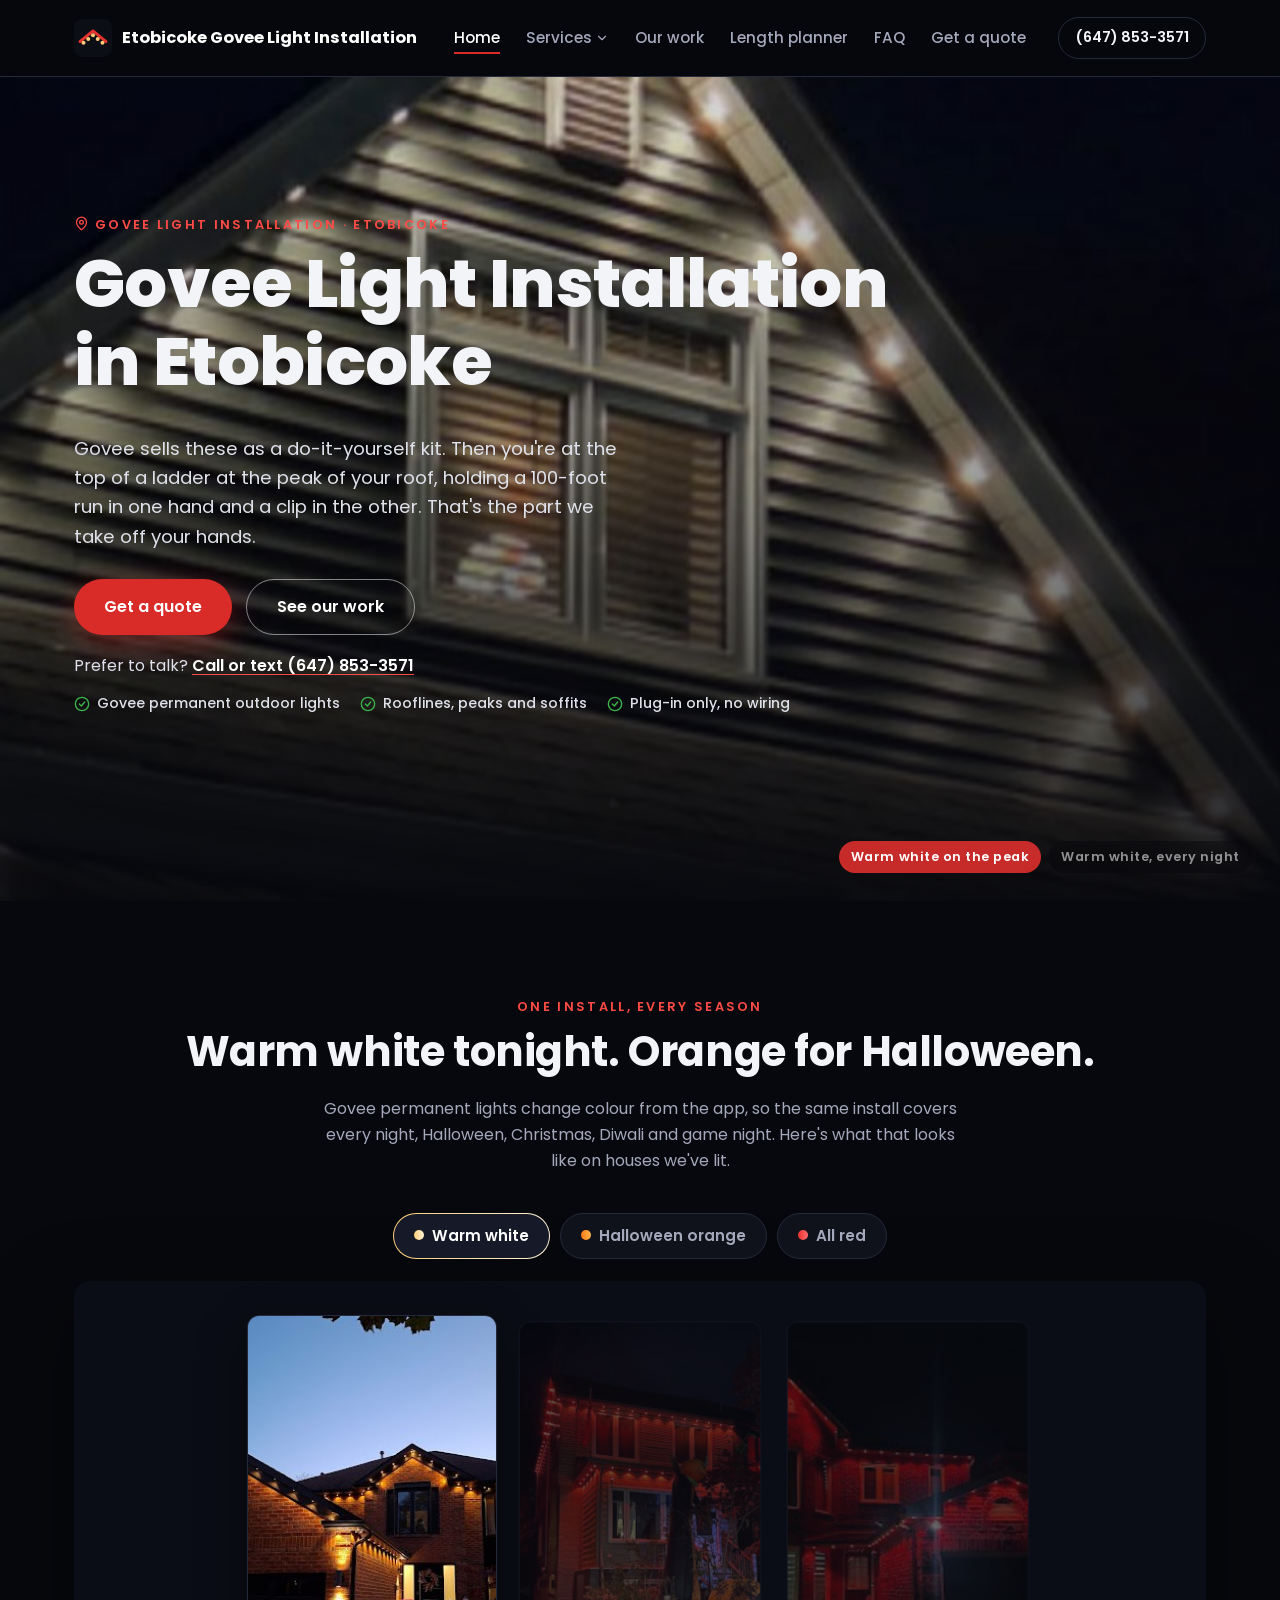
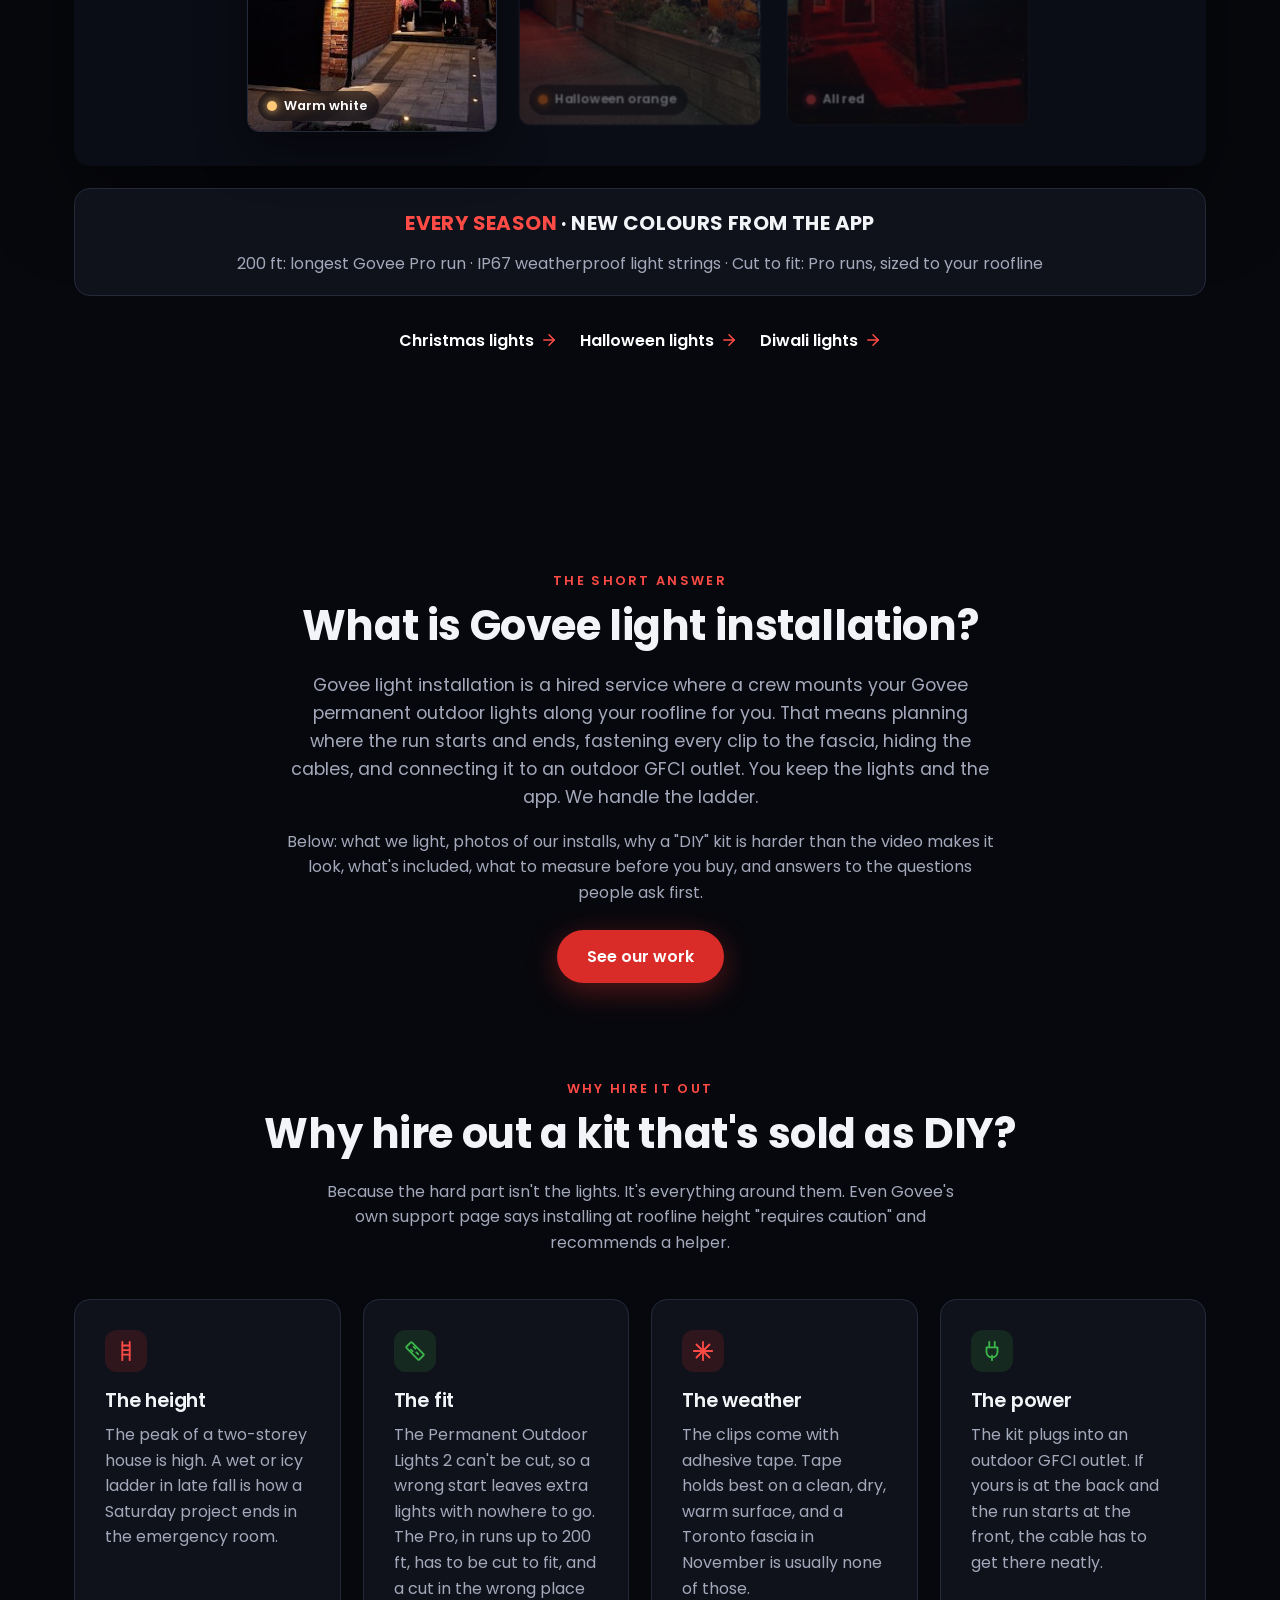
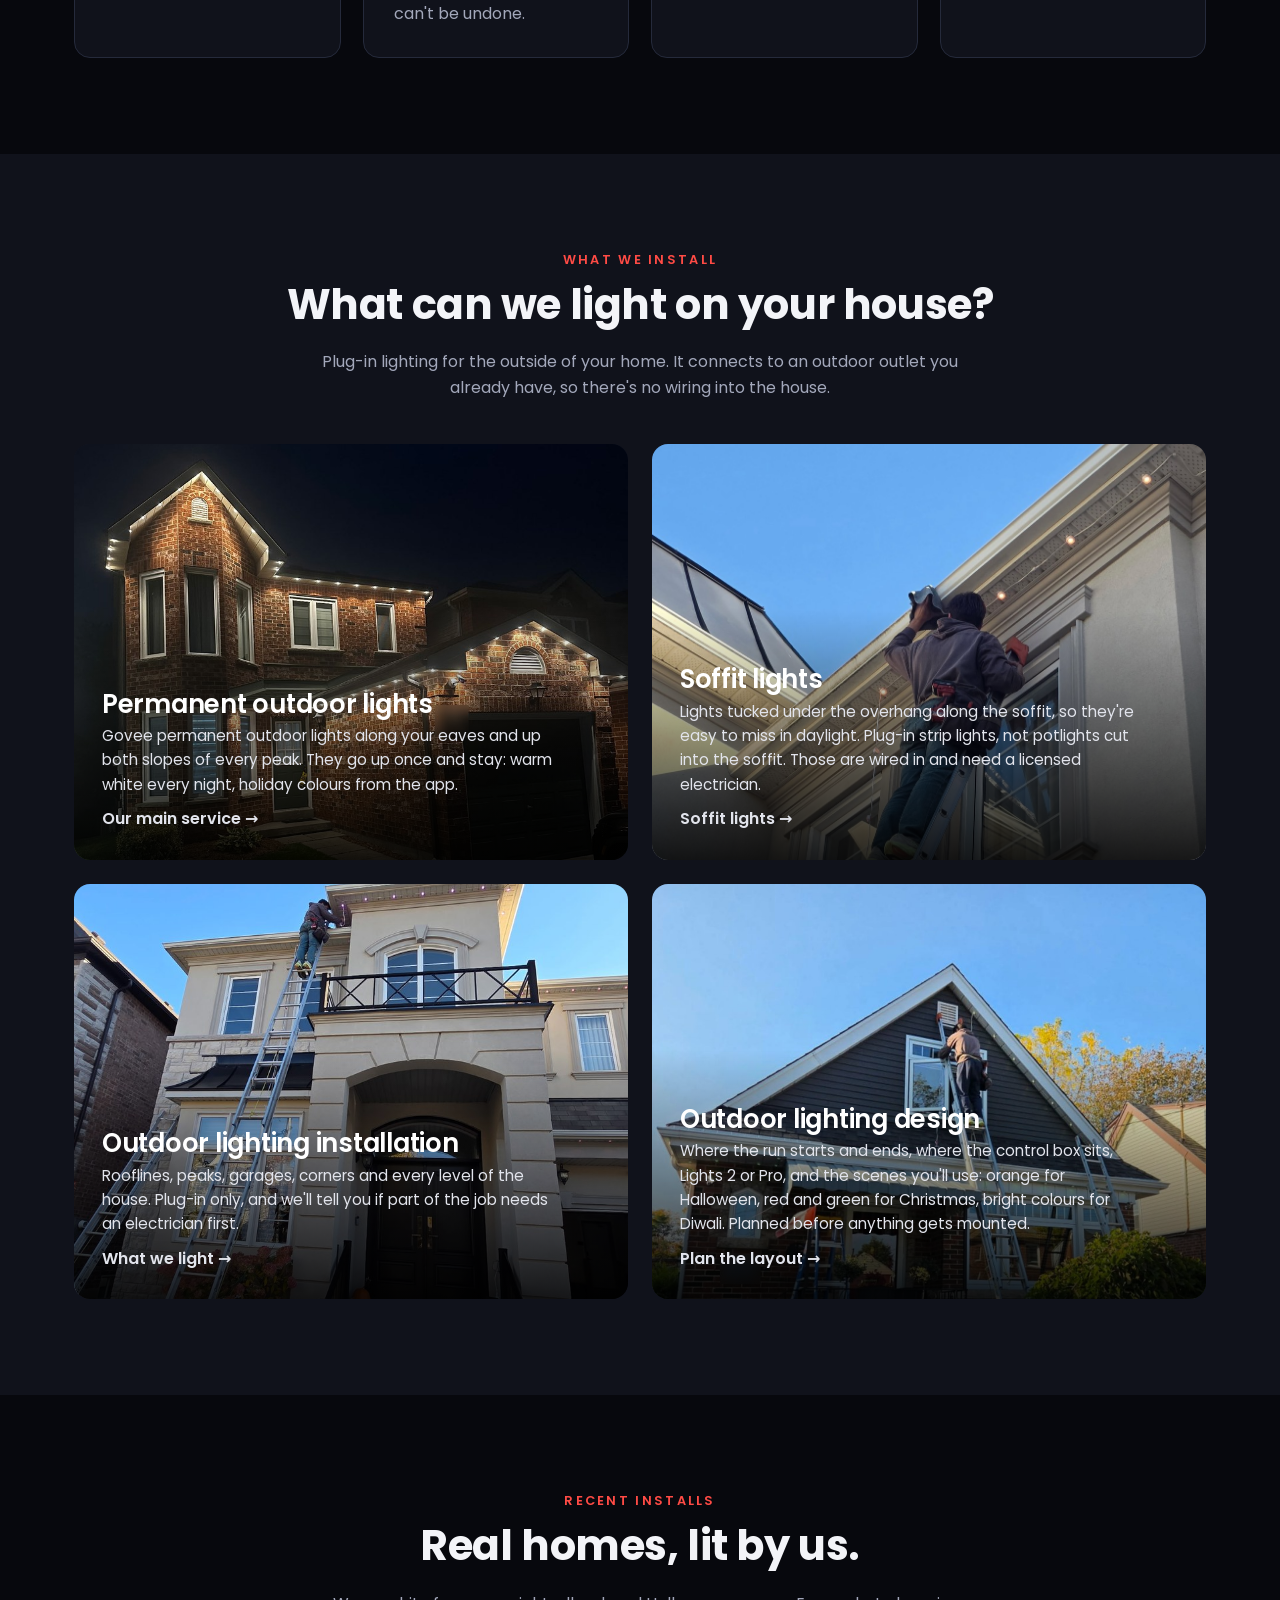
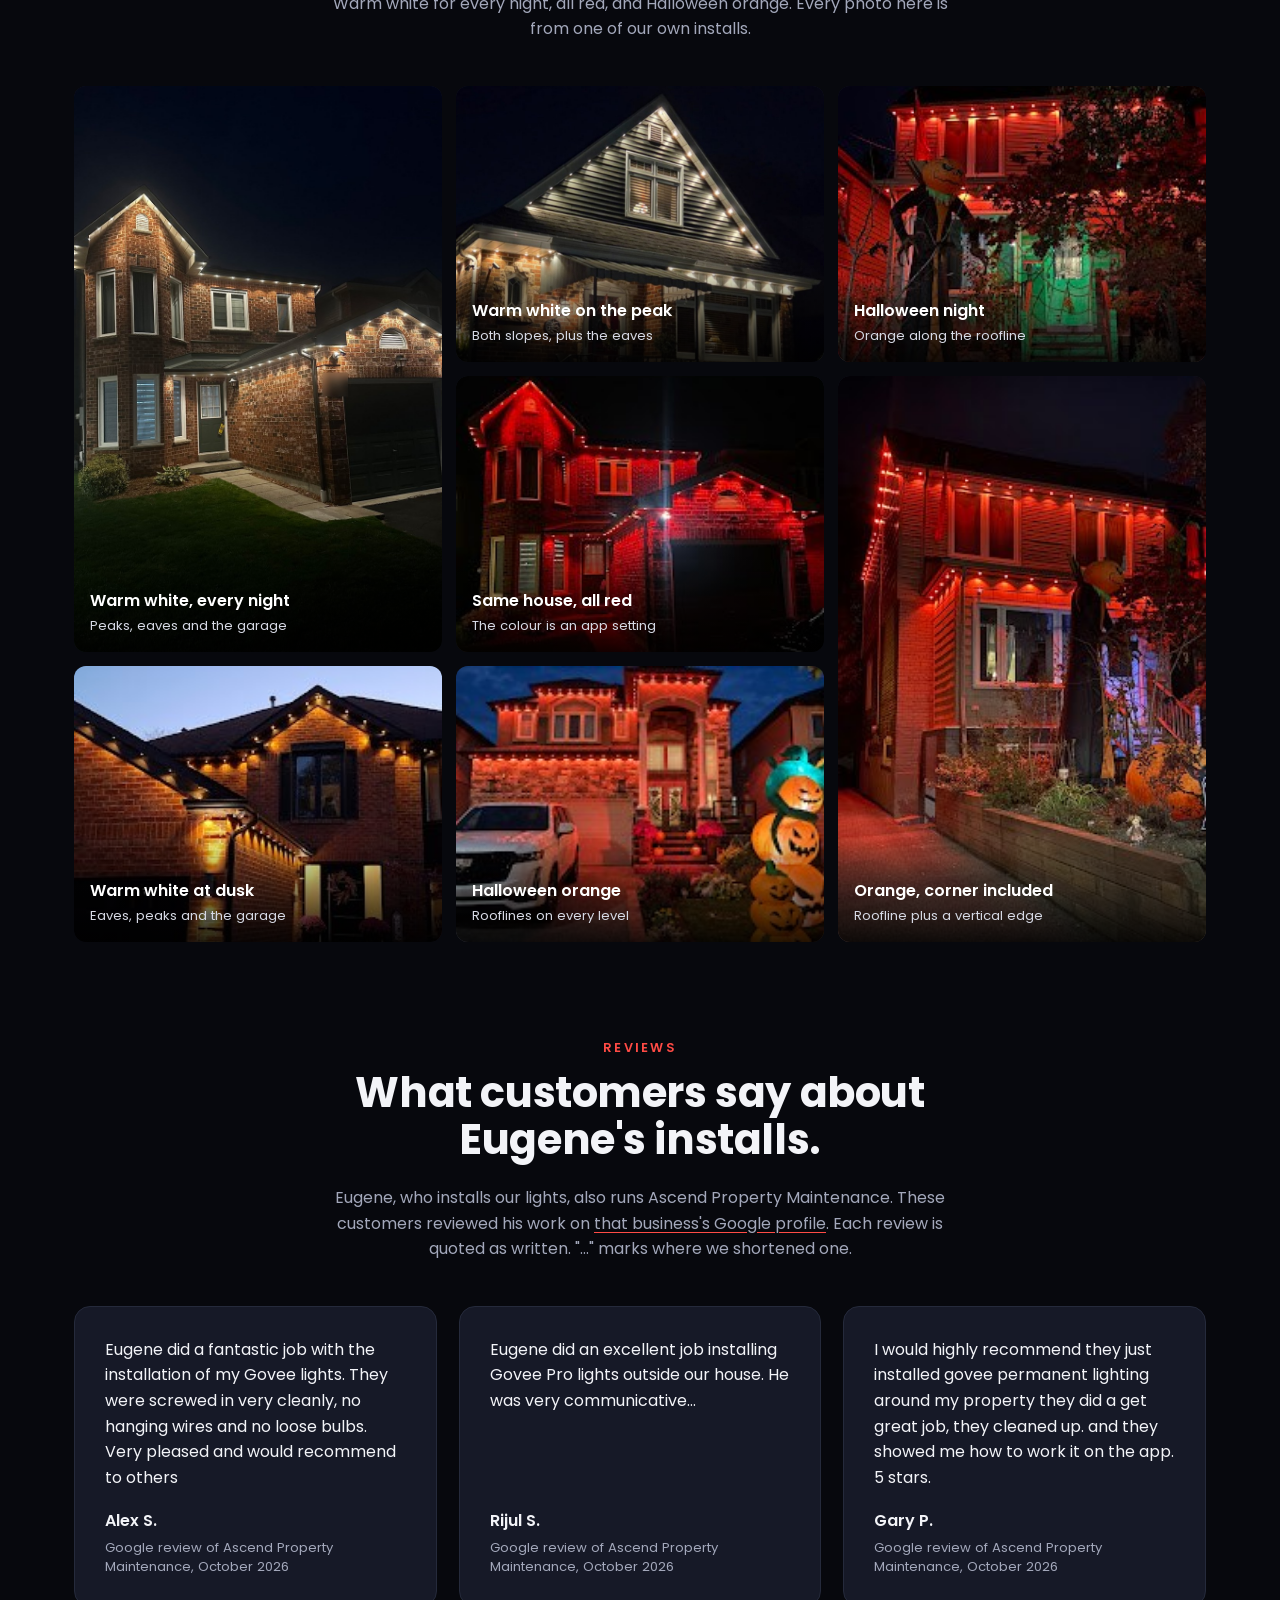
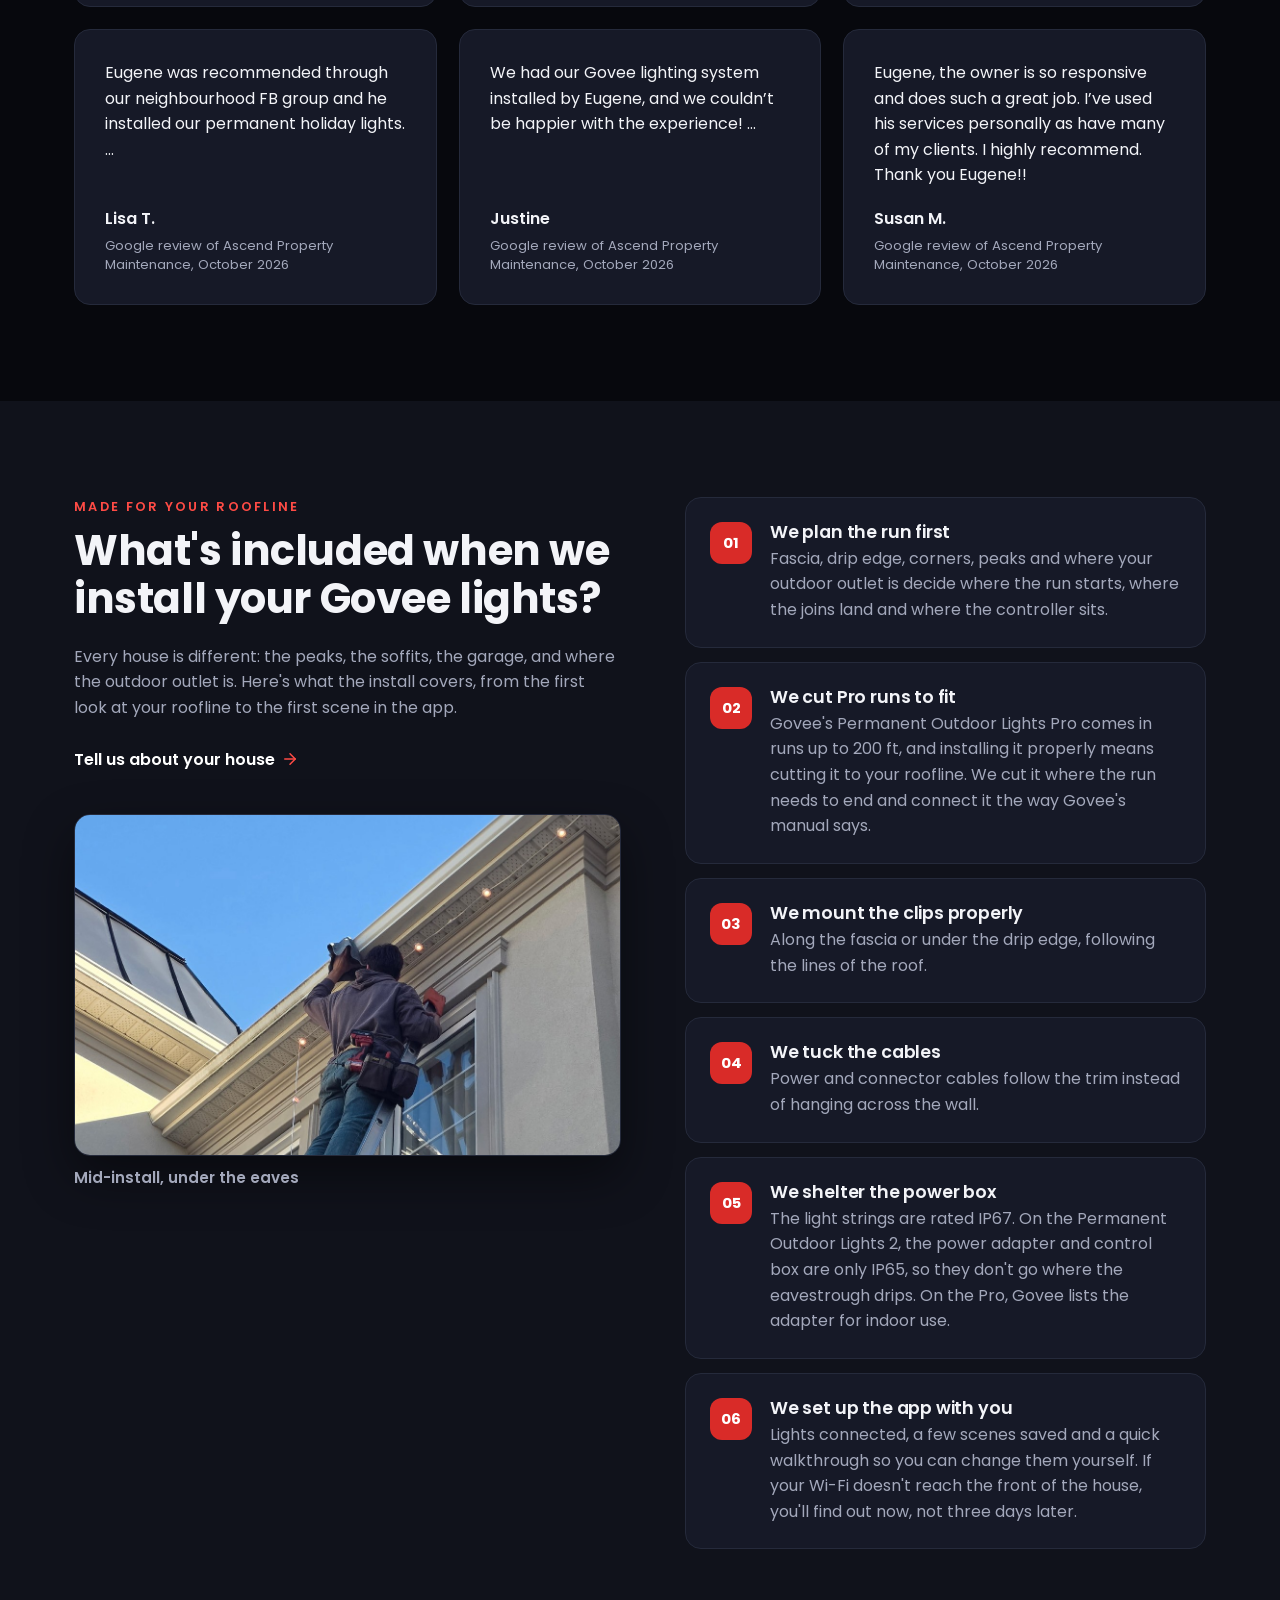
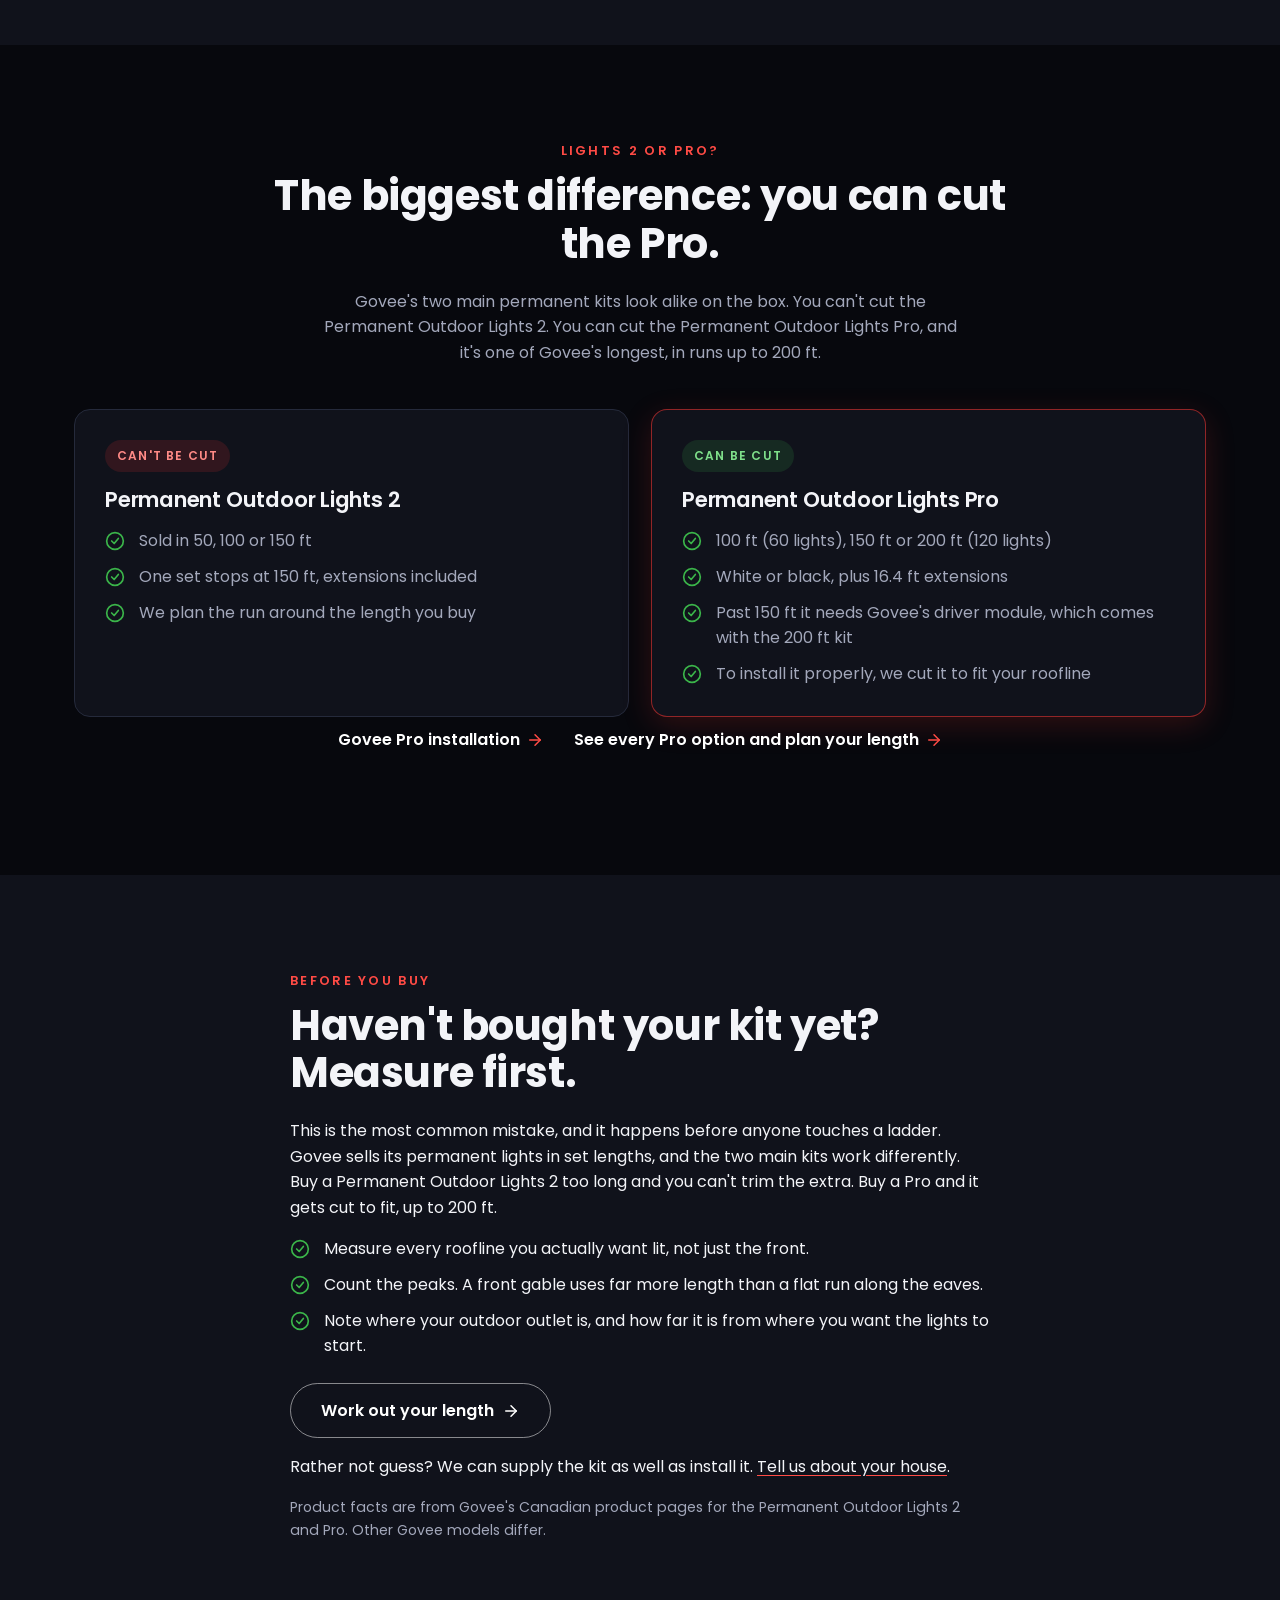
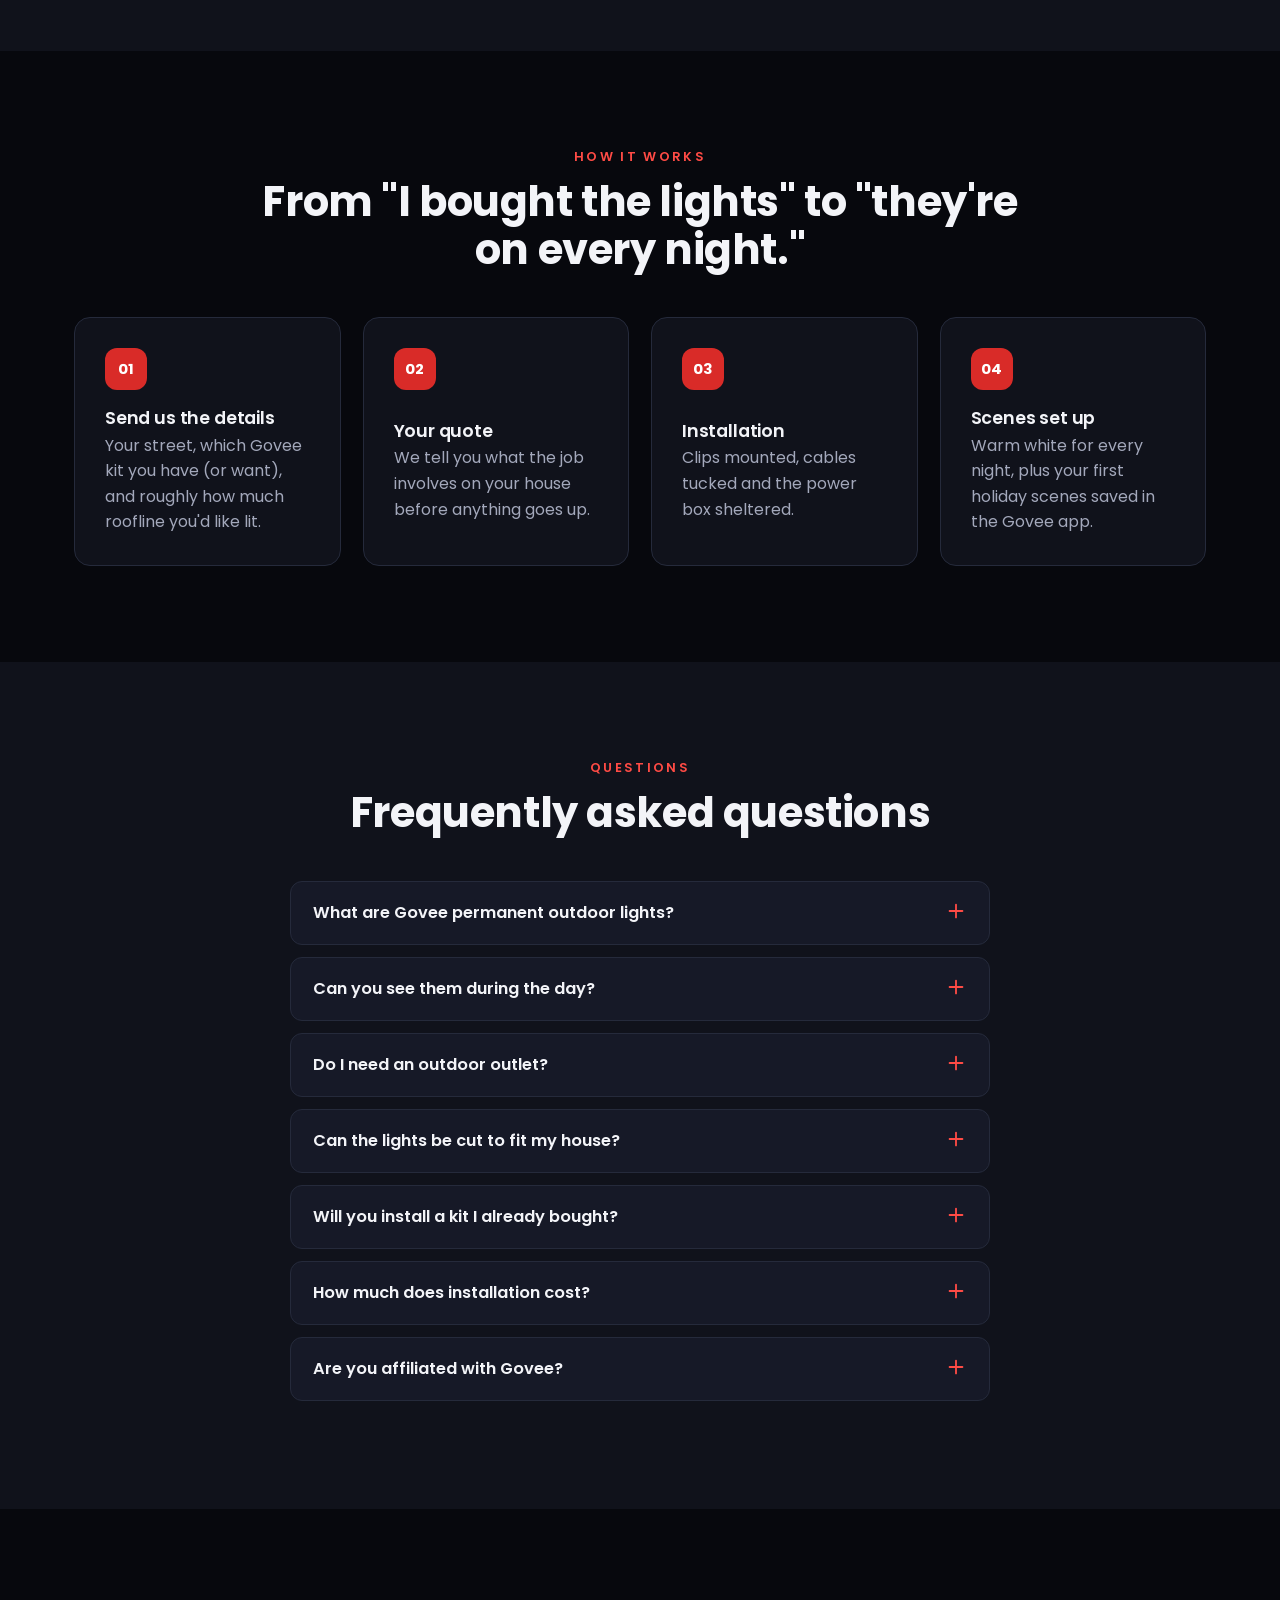
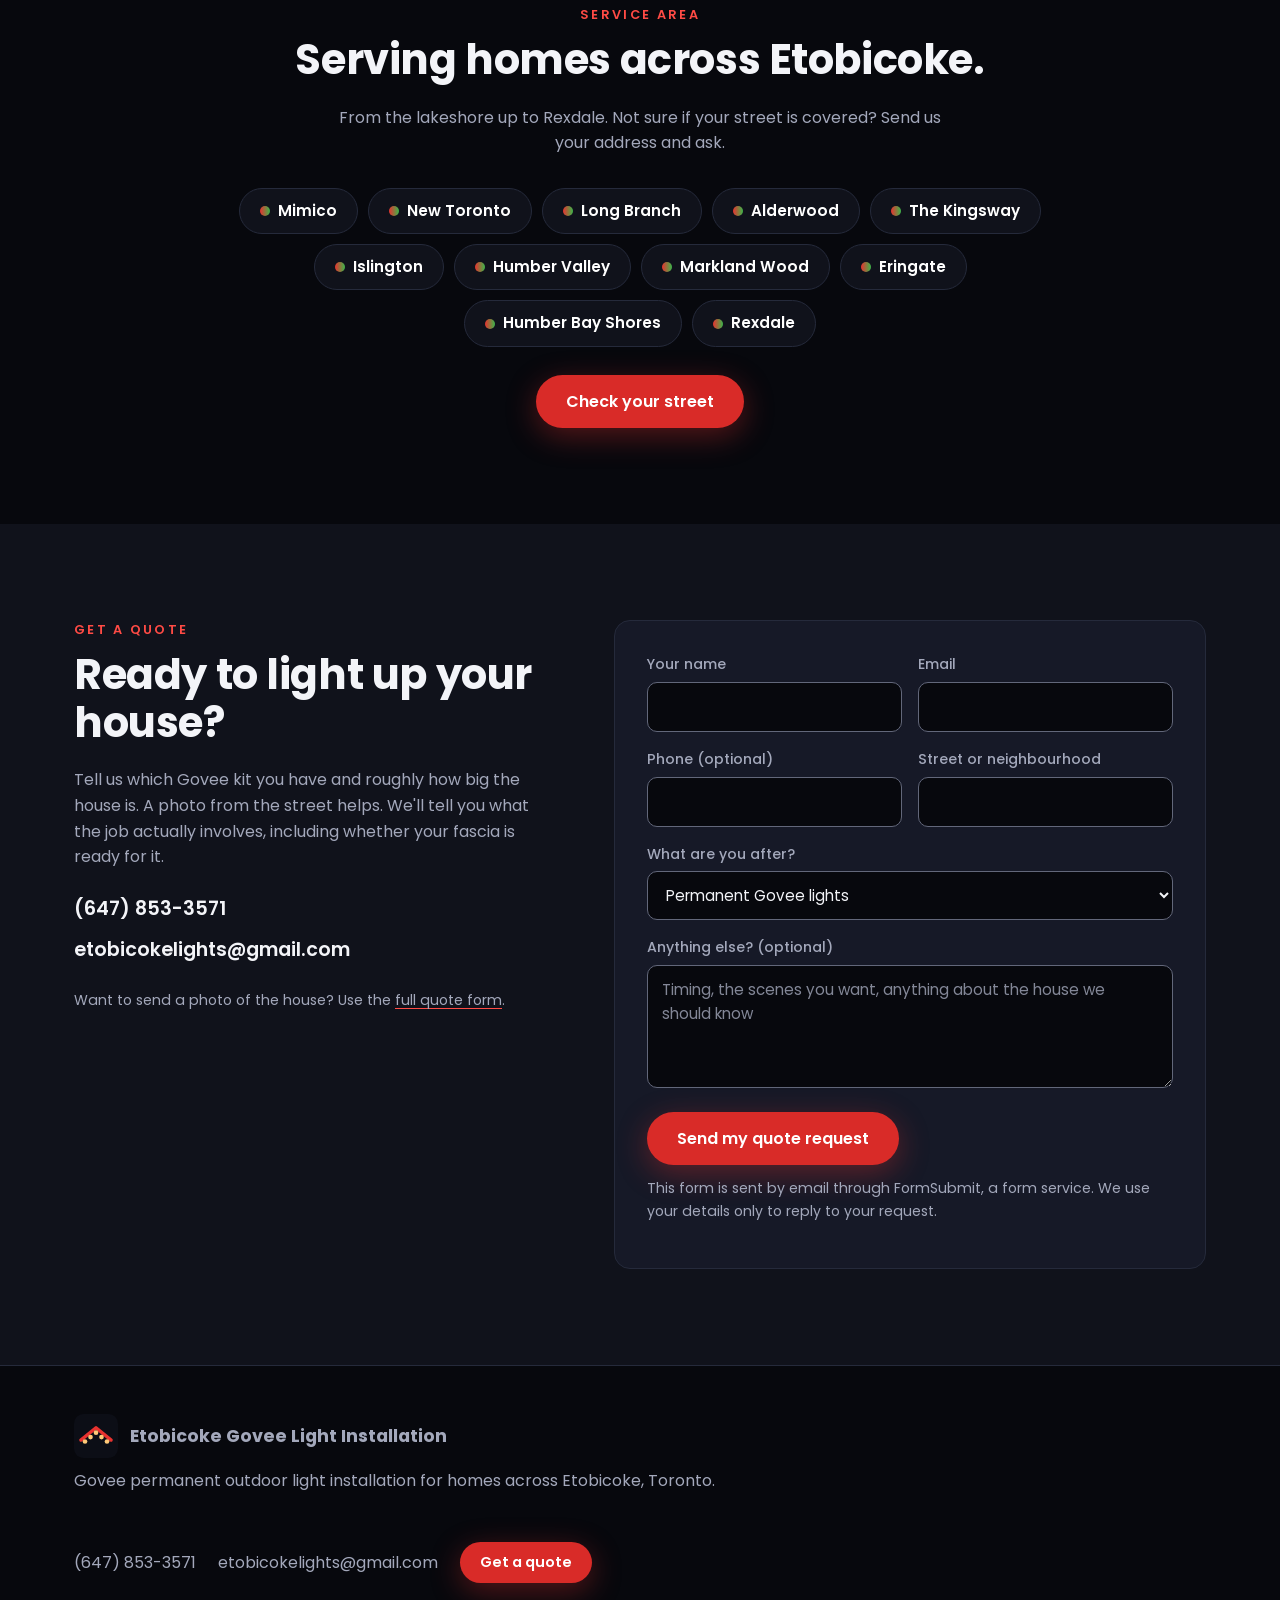
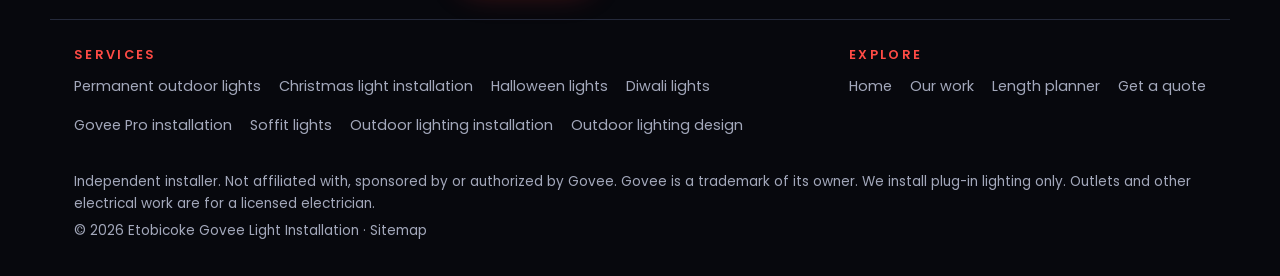
==== commit ef0fe57d: "Add credited customer reviews of Eugene's installs to the home page Six Google reviews of Eugene's G" ====
--- a/index.html
+++ b/index.html
@@ -20,7 +20,7 @@
 <link rel="icon" href="/assets/favicon.svg" type="image/svg+xml">
 <link rel="preload" href="/assets/fonts/poppins-400-latin.woff2" as="font" type="font/woff2" crossorigin>
 <link rel="preload" href="/assets/fonts/poppins-800-latin.woff2" as="font" type="font/woff2" crossorigin>
-<link rel="stylesheet" href="/assets/site.css?v=e31c75f2">
+<link rel="stylesheet" href="/assets/site.css?v=16d0cf16">
 <script>document.documentElement.classList.add("js")</script>
 <script type="application/ld+json">{"@context": "https://schema.org", "@type": "HomeAndConstructionBusiness", "@id": "https://etobicokelights.com/#business", "name": "Etobicoke Govee Light Installation", "url": "https://etobicokelights.com/", "telephone": "+16478533571", "image": ["https://etobicokelights.com/assets/img/jobs/bungalow-warm-white-night.jpg", "https://etobicokelights.com/assets/img/jobs/warm-white-brick-night.jpg"], "logo": "https://etobicokelights.com/assets/favicon.svg", "address": {"@type": "PostalAddress", "addressLocality": "Toronto", "addressRegion": "ON", "addressCountry": "CA"}, "areaServed": {"@type": "Place", "name": "Etobicoke, Toronto, ON"}, "hasOfferCatalog": {"@type": "OfferCatalog", "name": "Outdoor lighting installation", "itemListElement": [{"@type": "Offer", "itemOffered": {"@type": "Service", "name": "Permanent outdoor lighting installation"}}, {"@type": "Offer", "itemOffered": {"@type": "Service", "name": "Soffit lighting installation"}}, {"@type": "Offer", "itemOffered": {"@type": "Service", "name": "Outdoor lighting installation"}}, {"@type": "Offer", "itemOffered": {"@type": "Service", "name": "Lighting design"}}]}, "email": "etobicokelights@gmail.com"}</script>
 <script type="application/ld+json">{"@context": "https://schema.org", "@type": "FAQPage", "mainEntity": [{"@type": "Question", "name": "What are Govee permanent outdoor lights?", "acceptedAnswer": {"@type": "Answer", "text": "A run of weatherproof LED lights that mounts once along your roofline and stays up all year. You control colour, brightness and schedules from the Govee app, so the same lights work for every night, Halloween, Christmas and game night."}}, {"@type": "Question", "name": "Can you see them during the day?", "acceptedAnswer": {"@type": "Answer", "text": "They tuck under the roof edge, so from the street they're easy to miss in daylight. Stand in the driveway and look up and you'll see them. Anyone who says they're invisible is overselling."}}, {"@type": "Question", "name": "Do I need an outdoor outlet?", "acceptedAnswer": {"@type": "Answer", "text": "Yes. Govee's instructions say to \"install only to a covered Class A GFCI receptacle\": an outdoor outlet with ground-fault protection and a weatherproof cover. If you don't have one near where the lights will start, adding one is a job for a licensed electrician. We install the lights. We don't do electrical work."}}, {"@type": "Question", "name": "Can the lights be cut to fit my house?", "acceptedAnswer": {"@type": "Answer", "text": "It depends on the model. Govee says the Permanent Outdoor Lights 2 can't be cut, so the run is planned around the length you buy. The Permanent Outdoor Lights Pro can be cut and comes in runs up to 200 ft, and to install it properly, we cut it to fit your roofline. Our length planner works out which lengths fit."}}, {"@type": "Question", "name": "Will you install a kit I already bought?", "acceptedAnswer": {"@type": "Answer", "text": "Yes. We install Govee kits you've already bought, and we can supply the kit if you haven't bought one yet."}}, {"@type": "Question", "name": "How much does installation cost?", "acceptedAnswer": {"@type": "Answer", "text": "It depends on how much roofline you want lit, how many peaks and corners there are, and what your fascia is made of. Every house gets its own quote: send us the details and we'll tell you what yours costs."}}, {"@type": "Question", "name": "Are you affiliated with Govee?", "acceptedAnswer": {"@type": "Answer", "text": "No. We're an independent installer. We're not affiliated with, sponsored by or authorized by Govee."}}]}</script>
@@ -216,6 +216,42 @@
     </div>
   </section>
 
+  <section id="reviews" class="theme-light flush-top" aria-labelledby="reviews-title">
+    <div class="wrap">
+      <div class="section-head centered">
+        <p class="eyebrow">Reviews</p>
+        <h2 id="reviews-title">What customers say about Eugene's installs.</h2>
+        <p>Eugene, who installs our lights, also runs Ascend Property Maintenance. These customers reviewed his work on <a href="https://www.google.com/maps?cid=16891315344779417159">that business's Google profile</a>. Each review is quoted as written. "…" marks where we shortened one.</p>
+      </div>
+      <div class="reviews grid-3">
+        <figure class="card quote">
+          <blockquote><p>Eugene did a fantastic job with the installation of my Govee lights. They were screwed in very cleanly, no hanging wires and no loose bulbs. Very pleased and would recommend to others</p></blockquote>
+          <figcaption><strong>Alex S.</strong><span>Google review of Ascend Property Maintenance, October 2026</span></figcaption>
+        </figure>
+        <figure class="card quote">
+          <blockquote><p>Eugene did an excellent job installing Govee Pro lights outside our house. He was very communicative…</p></blockquote>
+          <figcaption><strong>Rijul S.</strong><span>Google review of Ascend Property Maintenance, October 2026</span></figcaption>
+        </figure>
+        <figure class="card quote">
+          <blockquote><p>I would highly recommend they just installed govee permanent lighting around my property they did a get great job, they cleaned up. and they showed me how to work it on the app. 5 stars.</p></blockquote>
+          <figcaption><strong>Gary P.</strong><span>Google review of Ascend Property Maintenance, October 2026</span></figcaption>
+        </figure>
+        <figure class="card quote">
+          <blockquote><p>Eugene was recommended through our neighbourhood FB group and he installed our permanent holiday lights. …</p></blockquote>
+          <figcaption><strong>Lisa T.</strong><span>Google review of Ascend Property Maintenance, October 2026</span></figcaption>
+        </figure>
+        <figure class="card quote">
+          <blockquote><p>We had our Govee lighting system installed by Eugene, and we couldn’t be happier with the experience! …</p></blockquote>
+          <figcaption><strong>Justine</strong><span>Google review of Ascend Property Maintenance, October 2026</span></figcaption>
+        </figure>
+        <figure class="card quote">
+          <blockquote><p>Eugene, the owner is so responsive and does such a great job. I’ve used his services personally as have many of my clients. I highly recommend. Thank you Eugene!!</p></blockquote>
+          <figcaption><strong>Susan M.</strong><span>Google review of Ascend Property Maintenance, October 2026</span></figcaption>
+        </figure>
+      </div>
+    </div>
+  </section>
+
   <section id="included" class="theme-dark" aria-labelledby="included-title">
     <div class="wrap split">
       <div>
@@ -432,6 +468,6 @@
     <p>&copy; 2026 Etobicoke Govee Light Installation · <a href="/sitemap/">Sitemap</a></p>
   </div>
 </footer>
-<script src="/assets/site.js?v=e31c75f2" defer></script>
+<script src="/assets/site.js?v=16d0cf16" defer></script>
 </body>
 </html>
--- a/assets/site.css
+++ b/assets/site.css
@@ -223,6 +223,13 @@
 .icon { width: 42px; height: 42px; border-radius: 12px; display: grid; place-items: center; background: rgba(232, 50, 47, 0.14); color: var(--red2); margin-bottom: 18px; }
 .card:nth-child(2) .icon, .card:nth-child(4) .icon { background: rgba(59, 181, 74, 0.14); color: var(--green); }
 .icon svg { width: 22px; height: 22px; }
+
+/* Review quotes. Text only: no stars, rating or review schema (the reviews are on another business's profile). */
+.quote { margin: 0; background: var(--panel2); display: flex; flex-direction: column; gap: 18px; }
+.quote blockquote { margin: 0; flex: 1; }
+.quote blockquote p { color: var(--text); }
+.quote figcaption strong { display: block; font-weight: 600; }
+.quote figcaption span { display: block; margin-top: 4px; font-size: 0.82rem; line-height: 1.45; color: var(--muted); }
 .grid-2 { display: grid; grid-template-columns: repeat(2, 1fr); gap: 22px; }
 .grid-3 { display: grid; grid-template-columns: repeat(3, 1fr); gap: 22px; }
 .grid-4 { display: grid; grid-template-columns: repeat(4, 1fr); gap: 22px; }
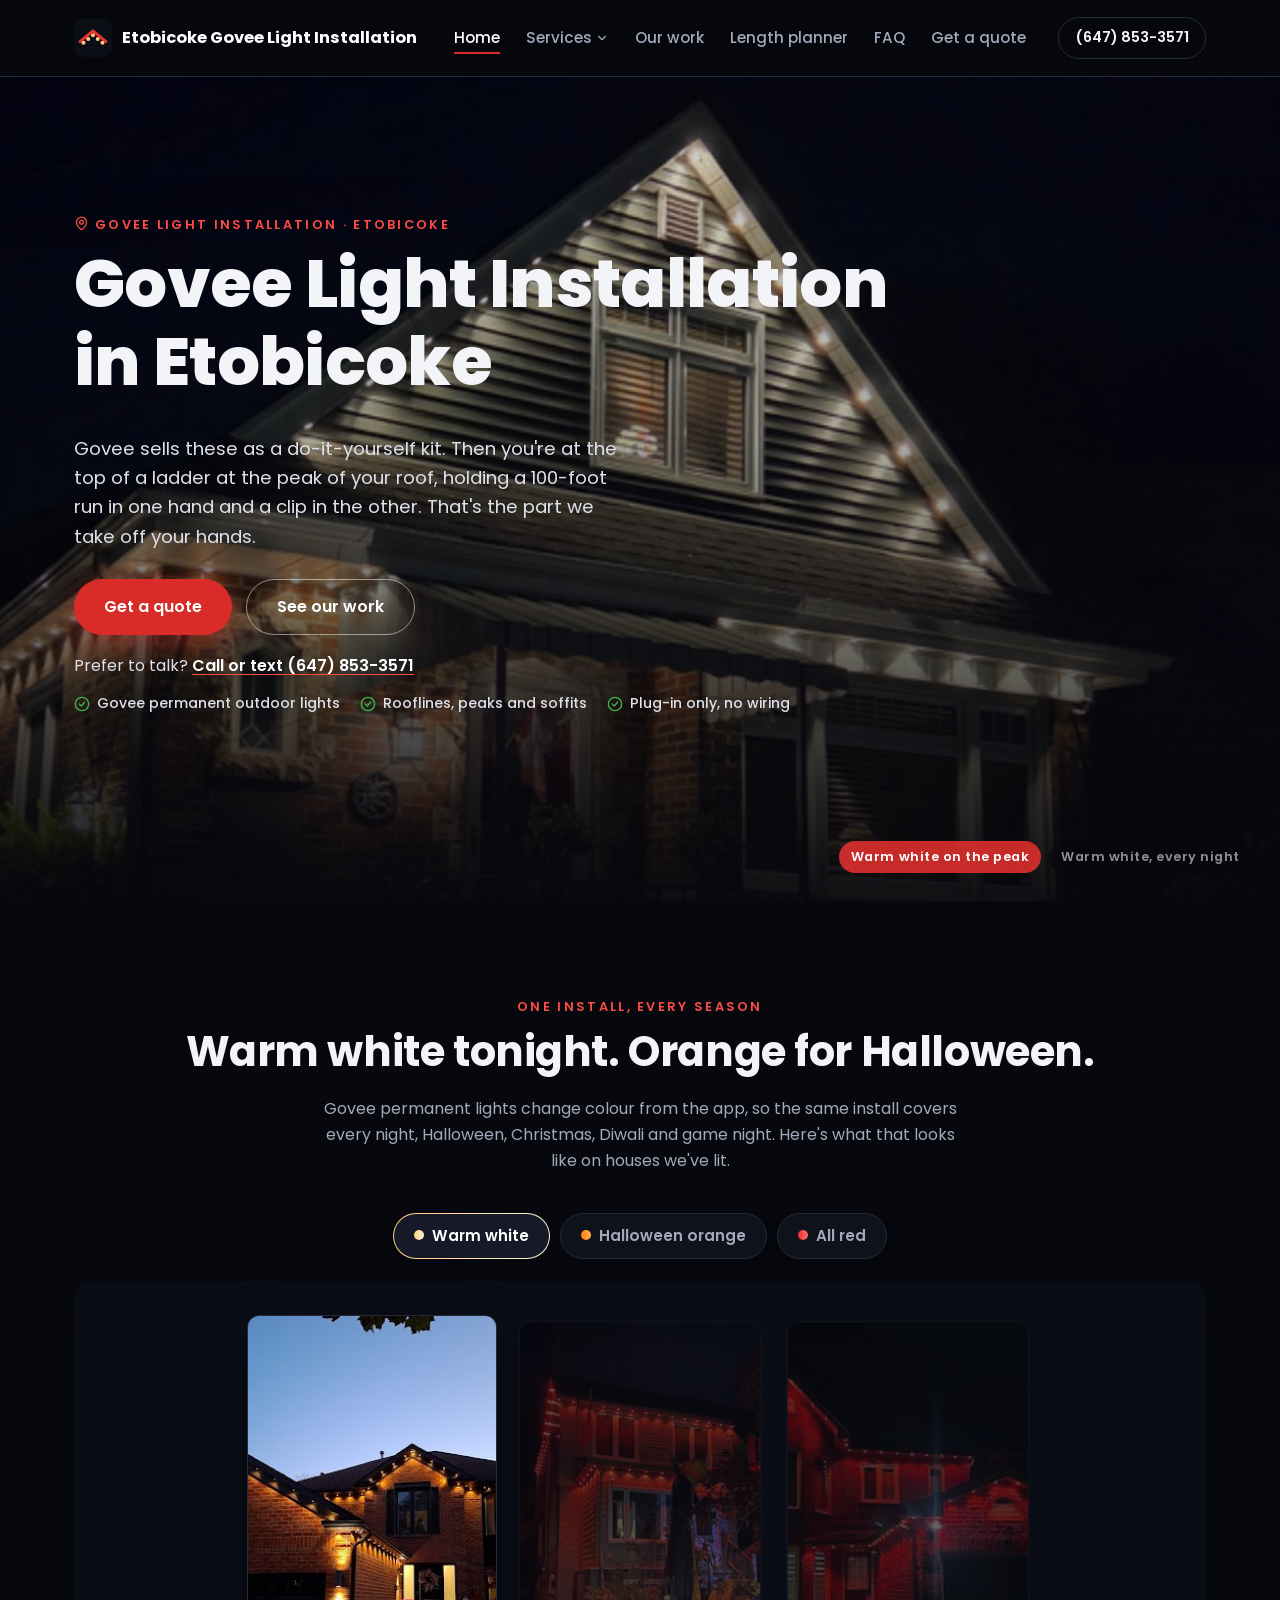
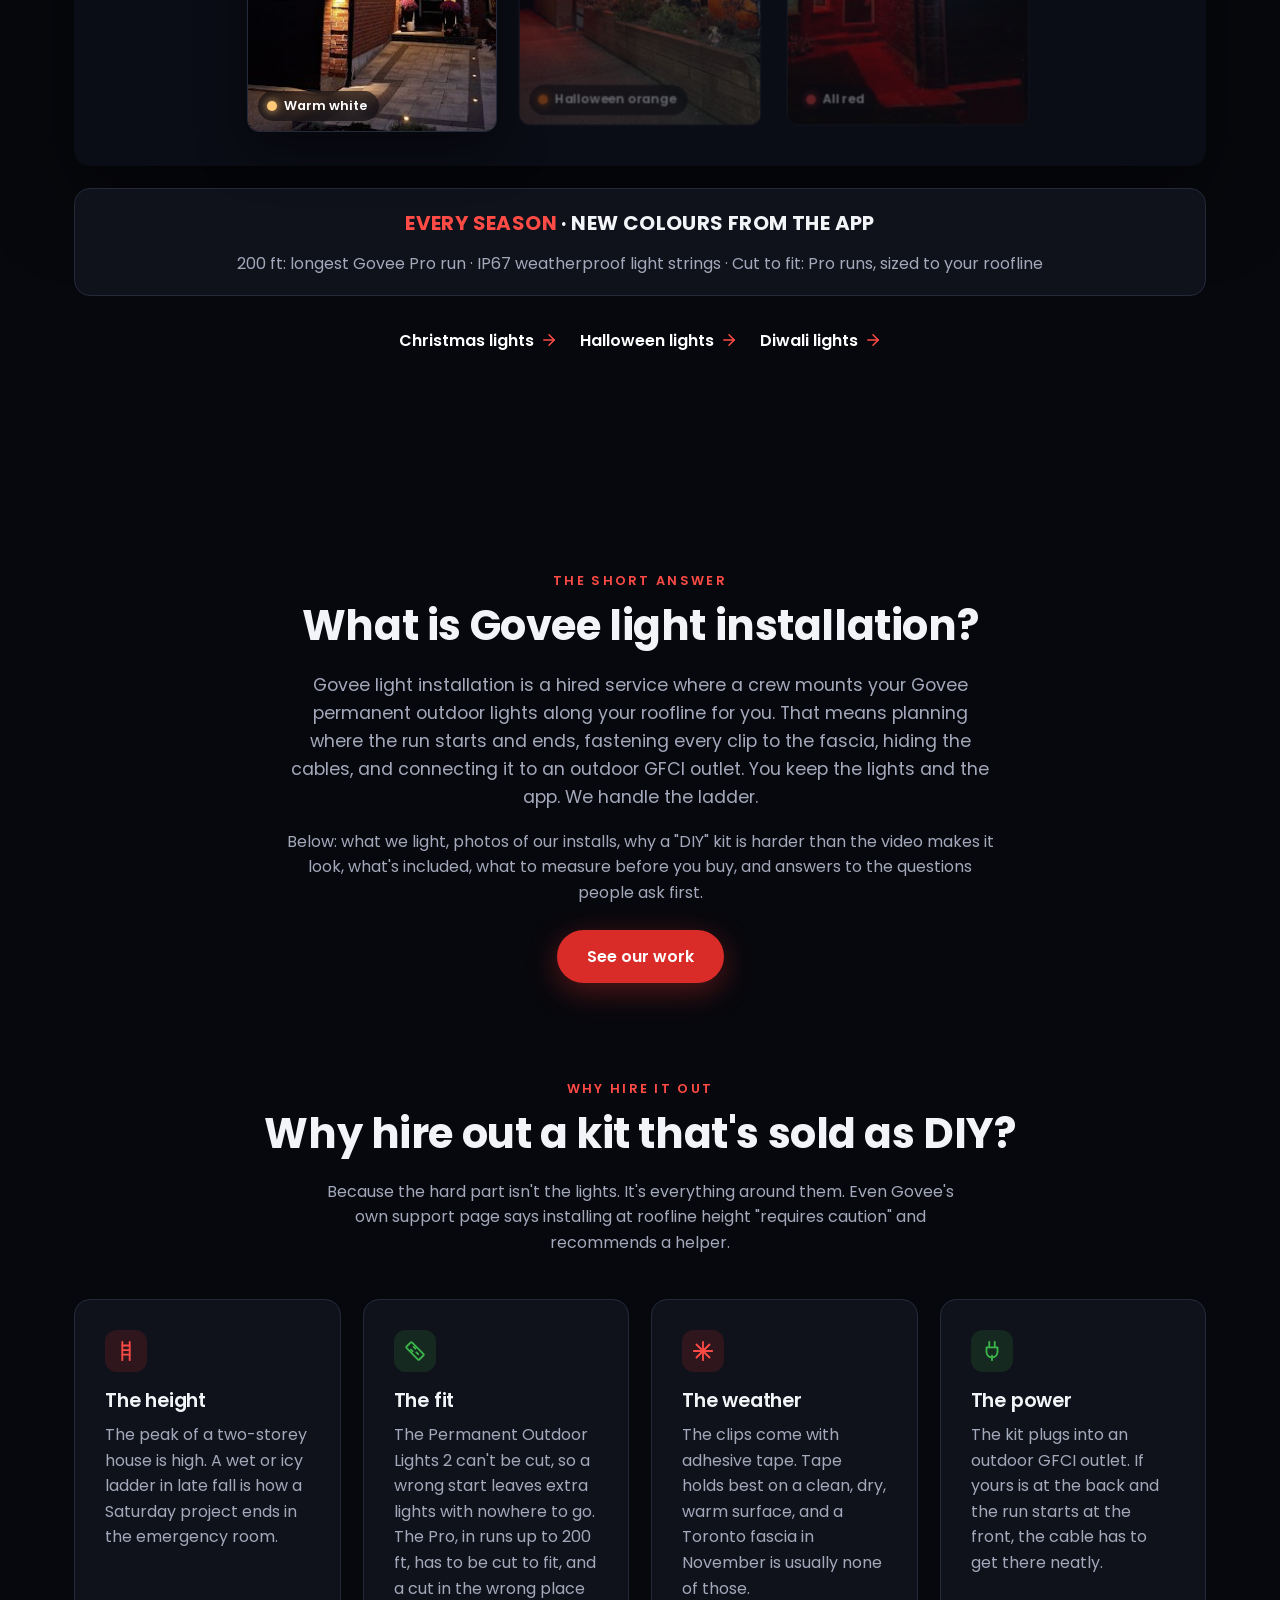
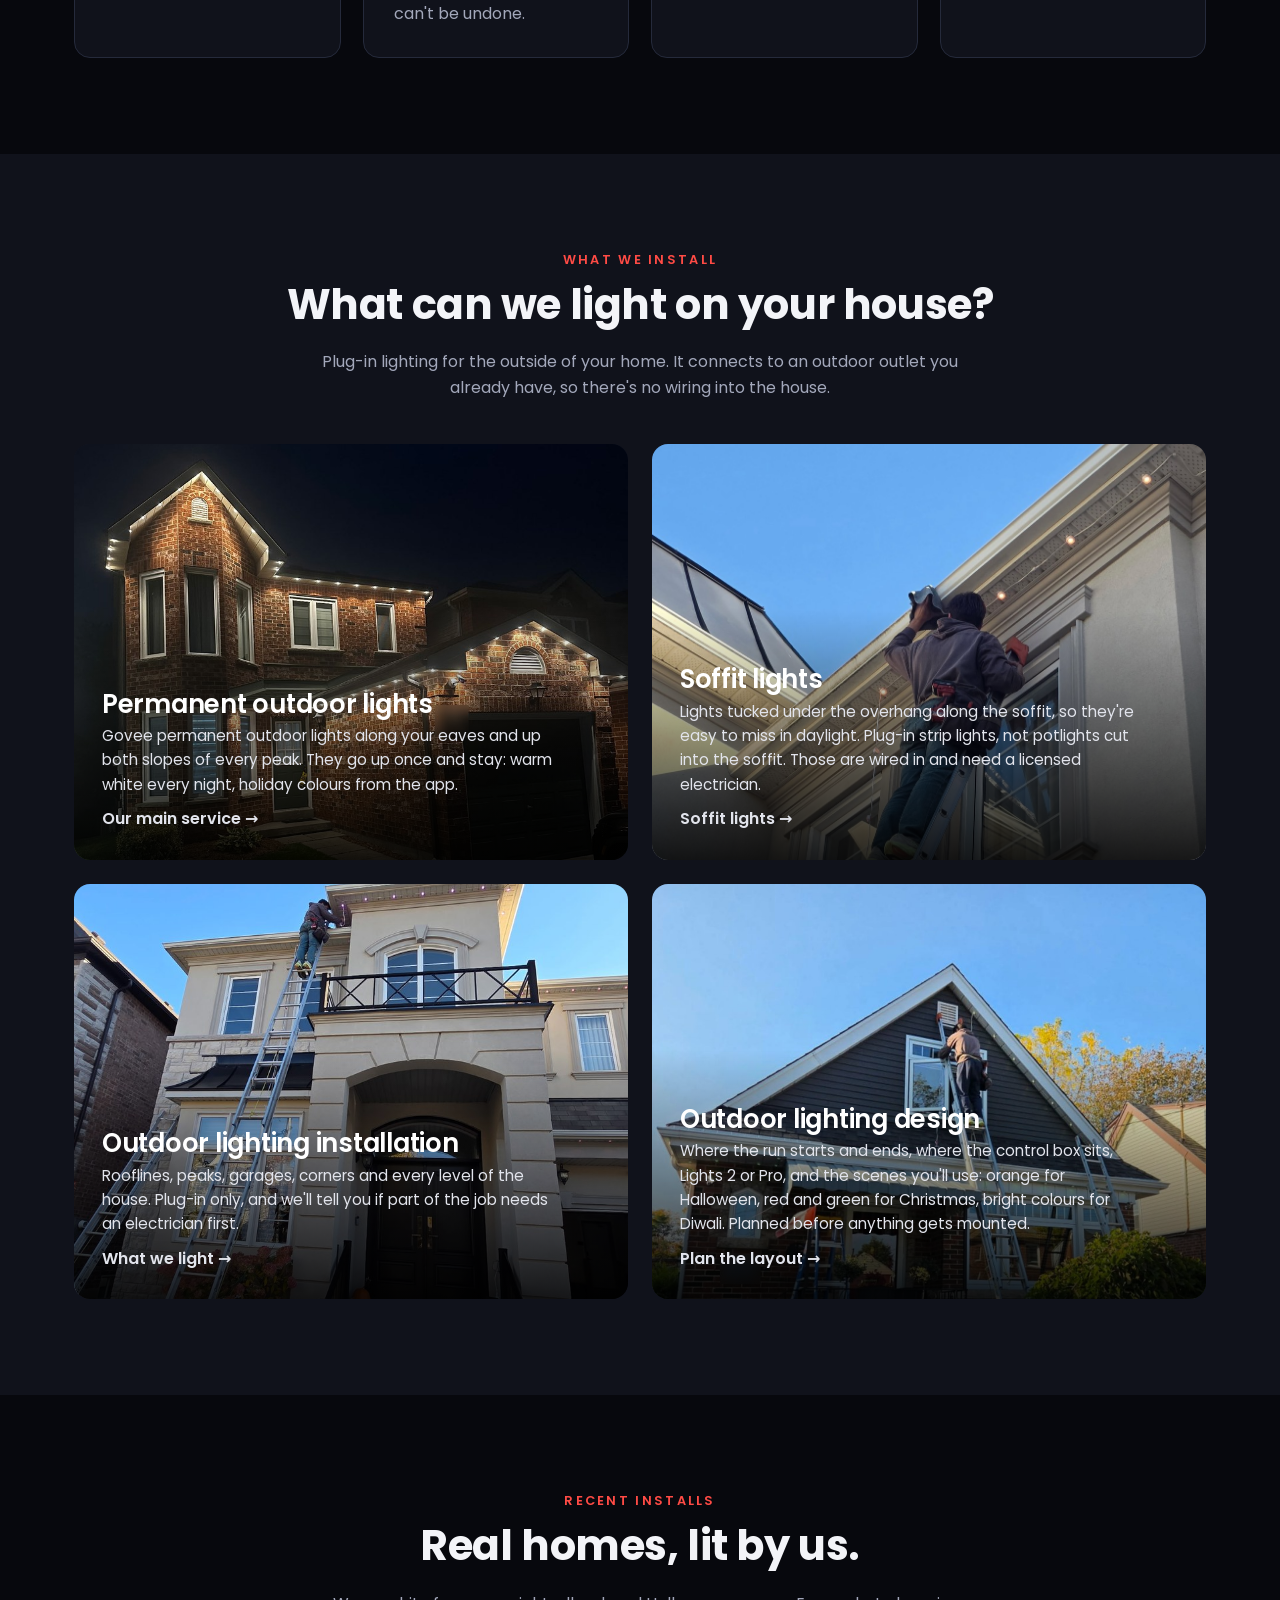
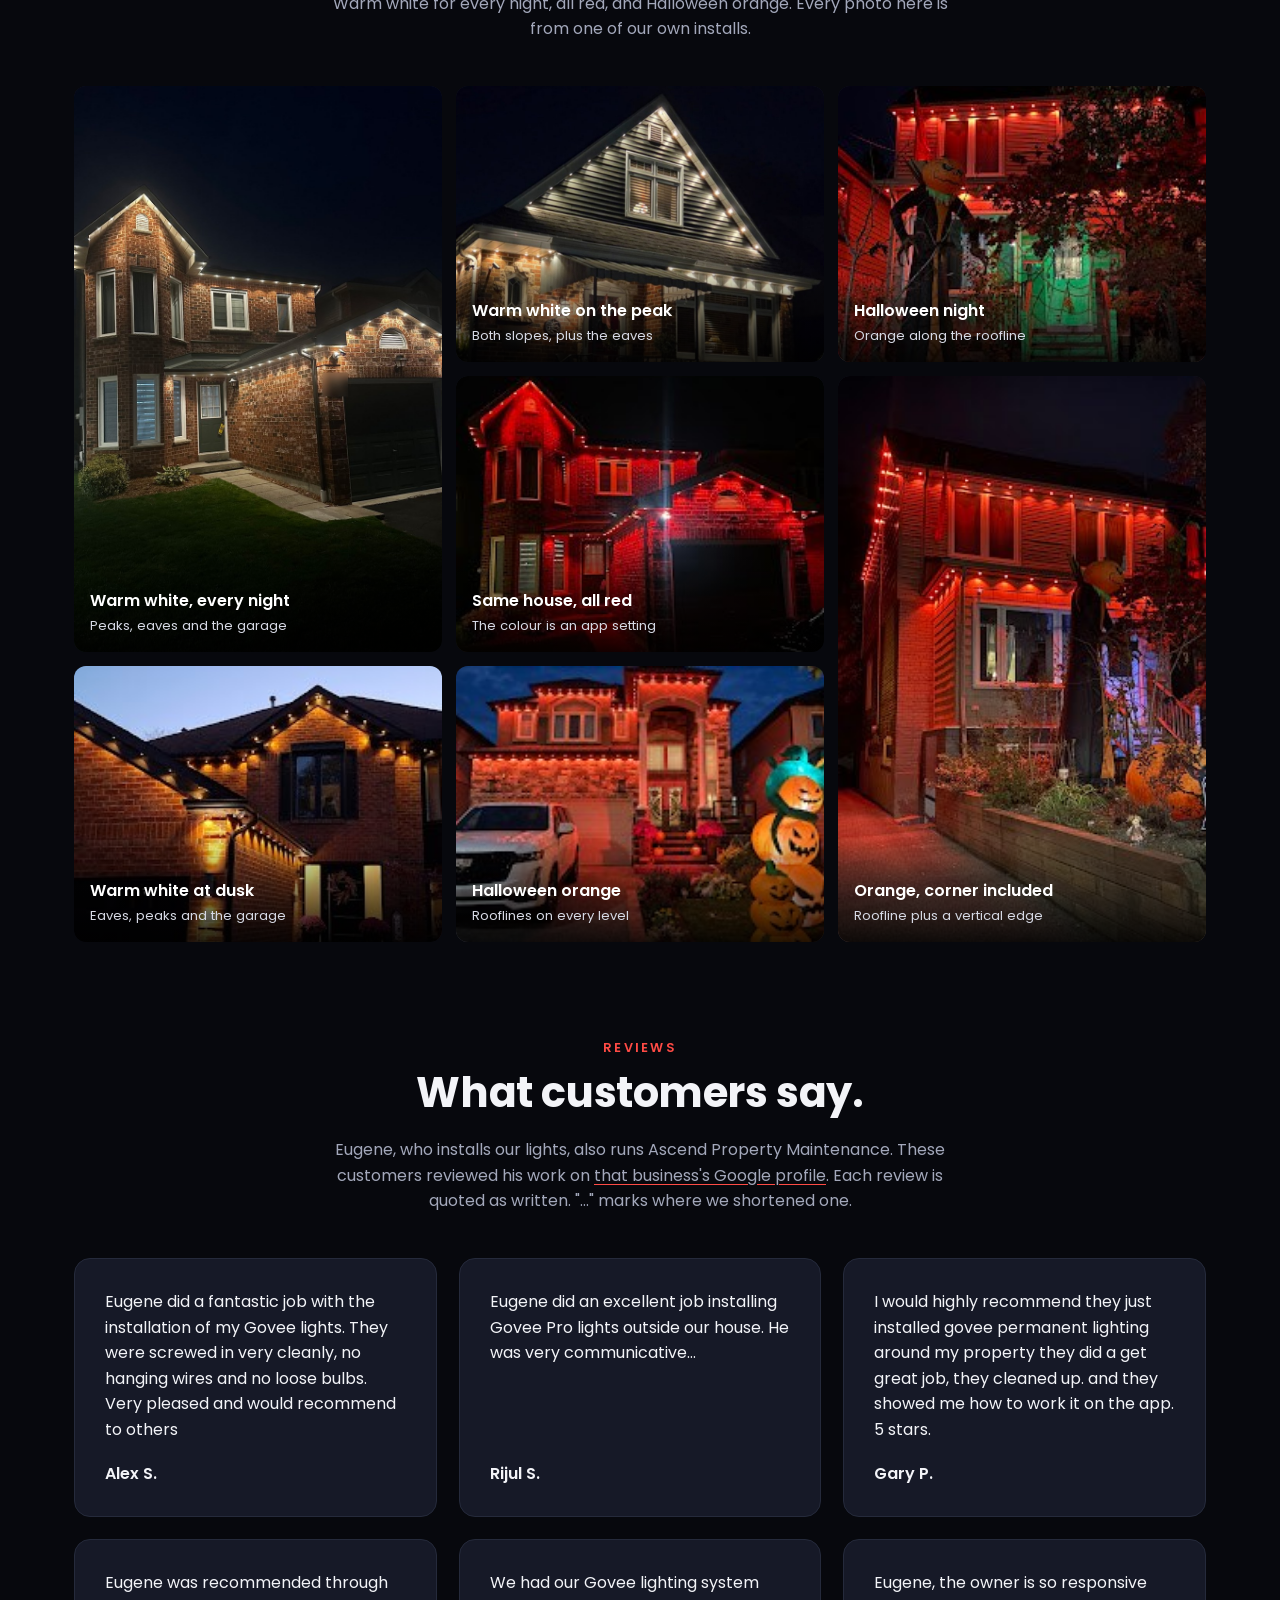
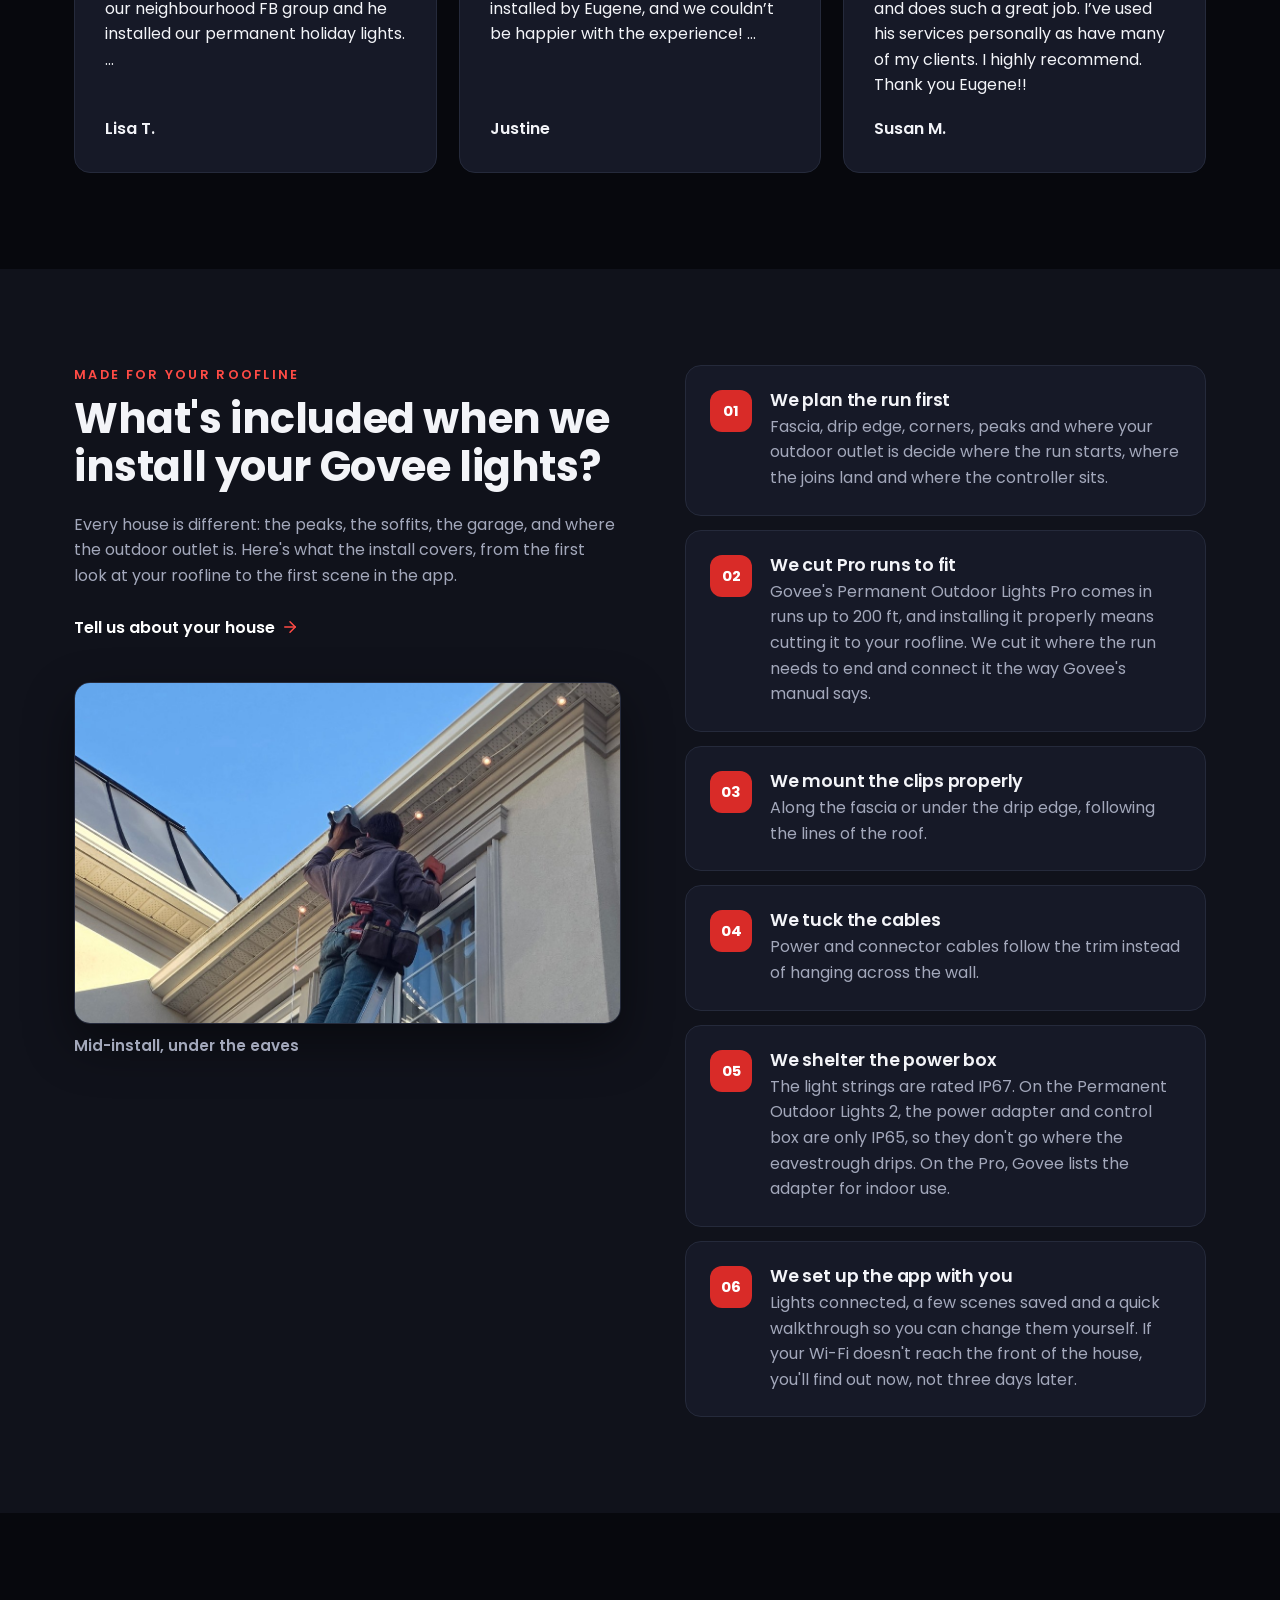
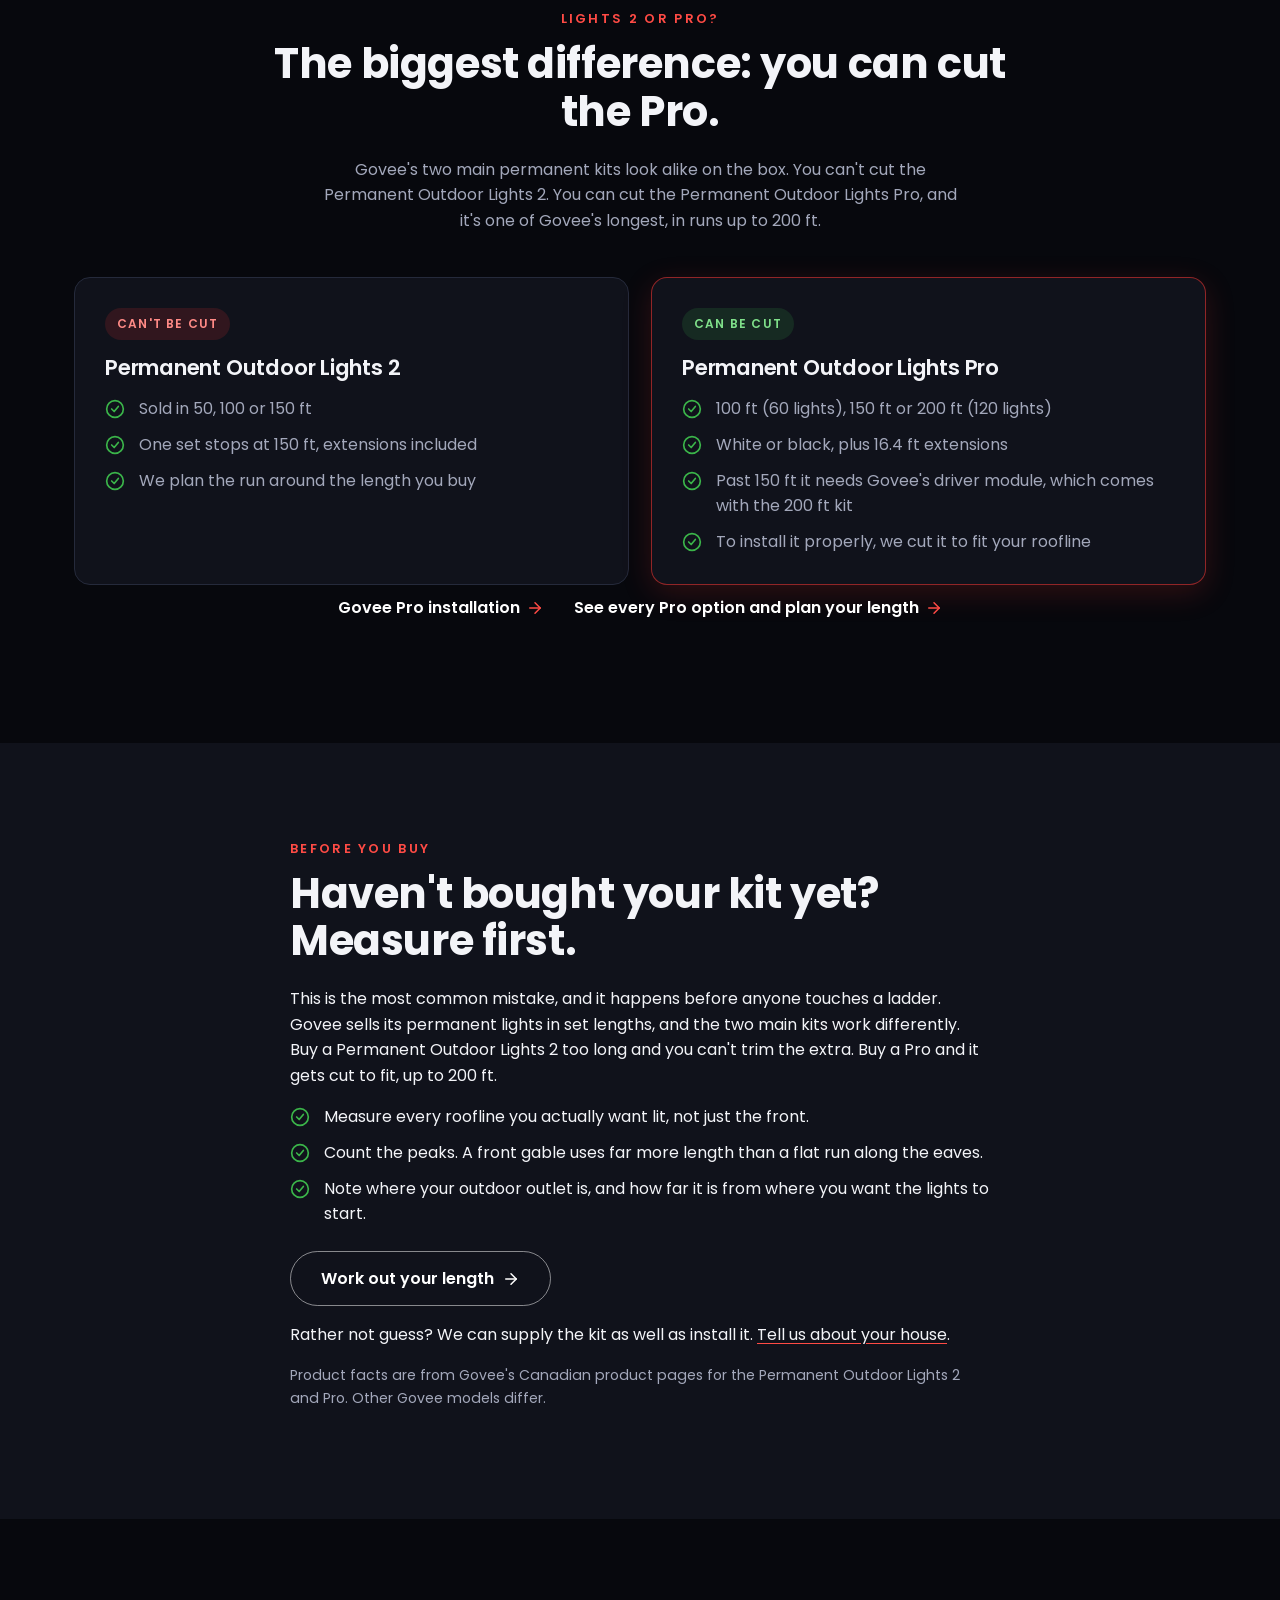
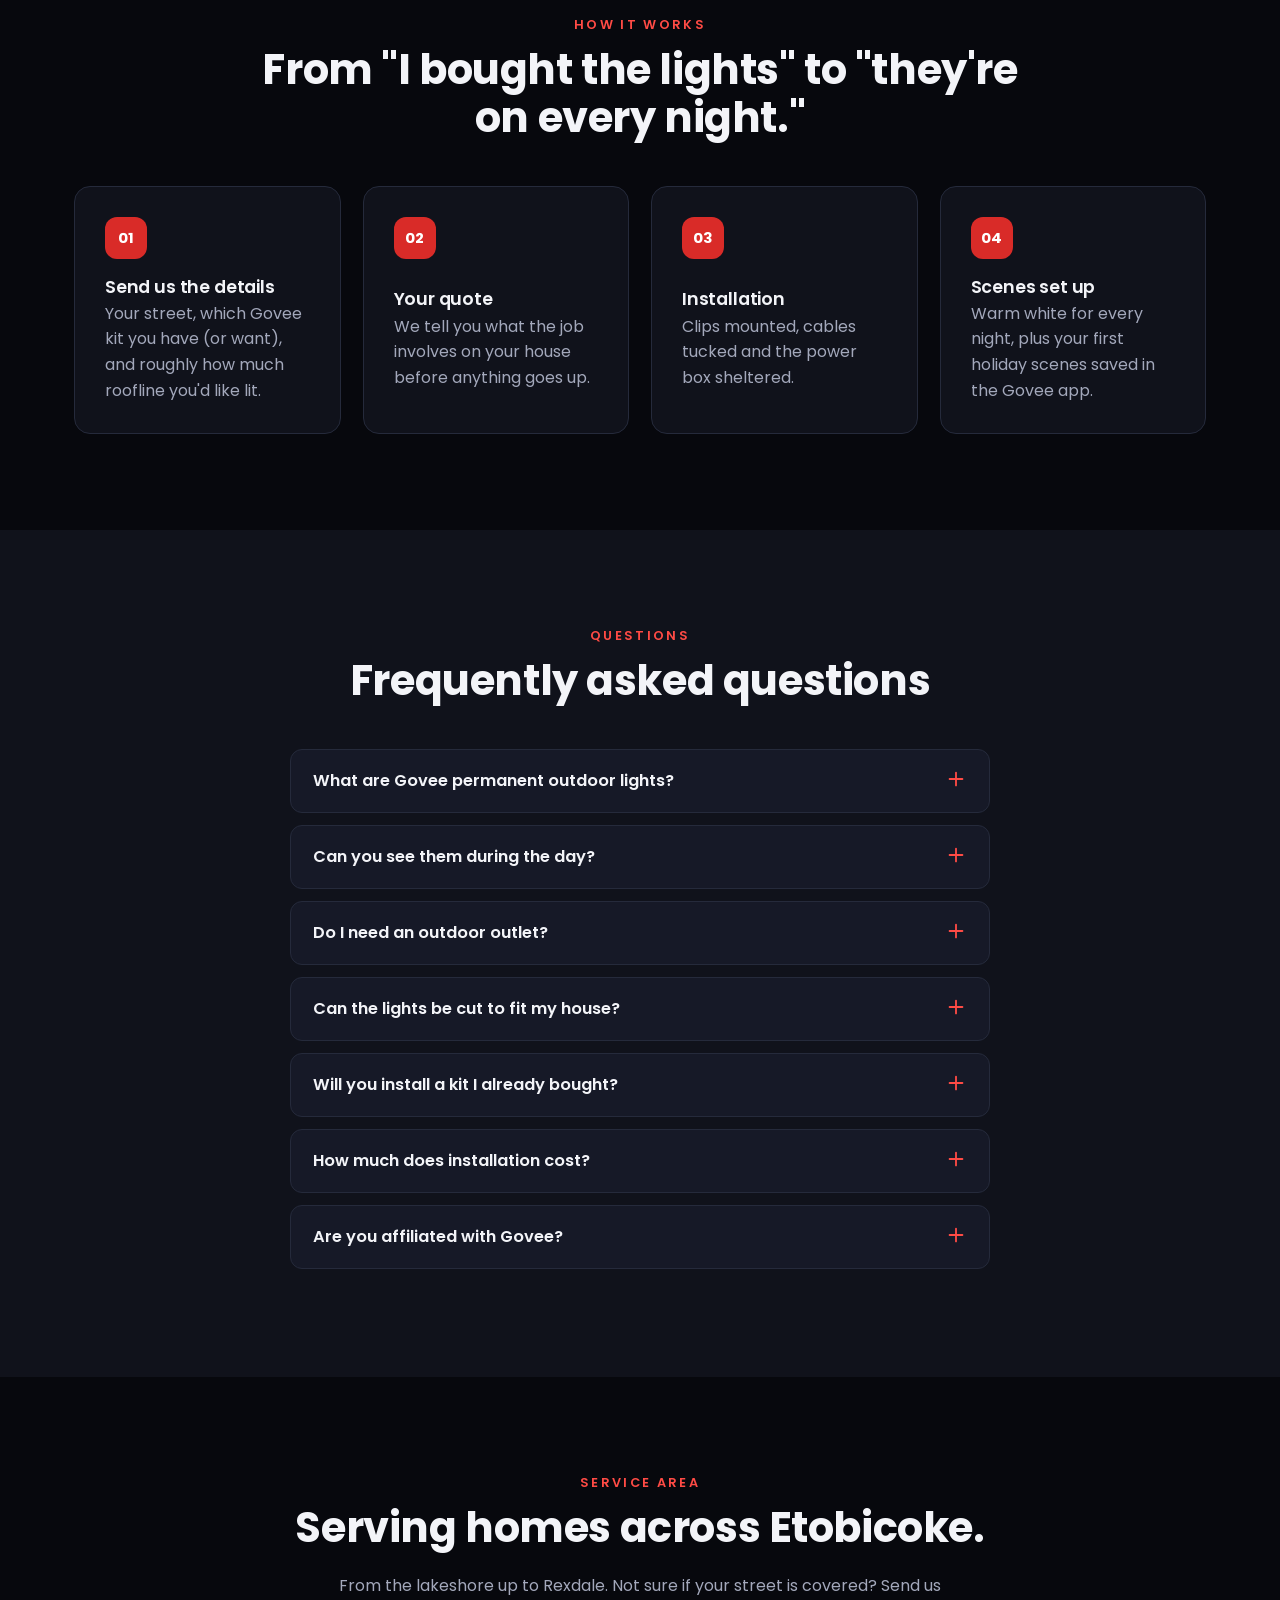
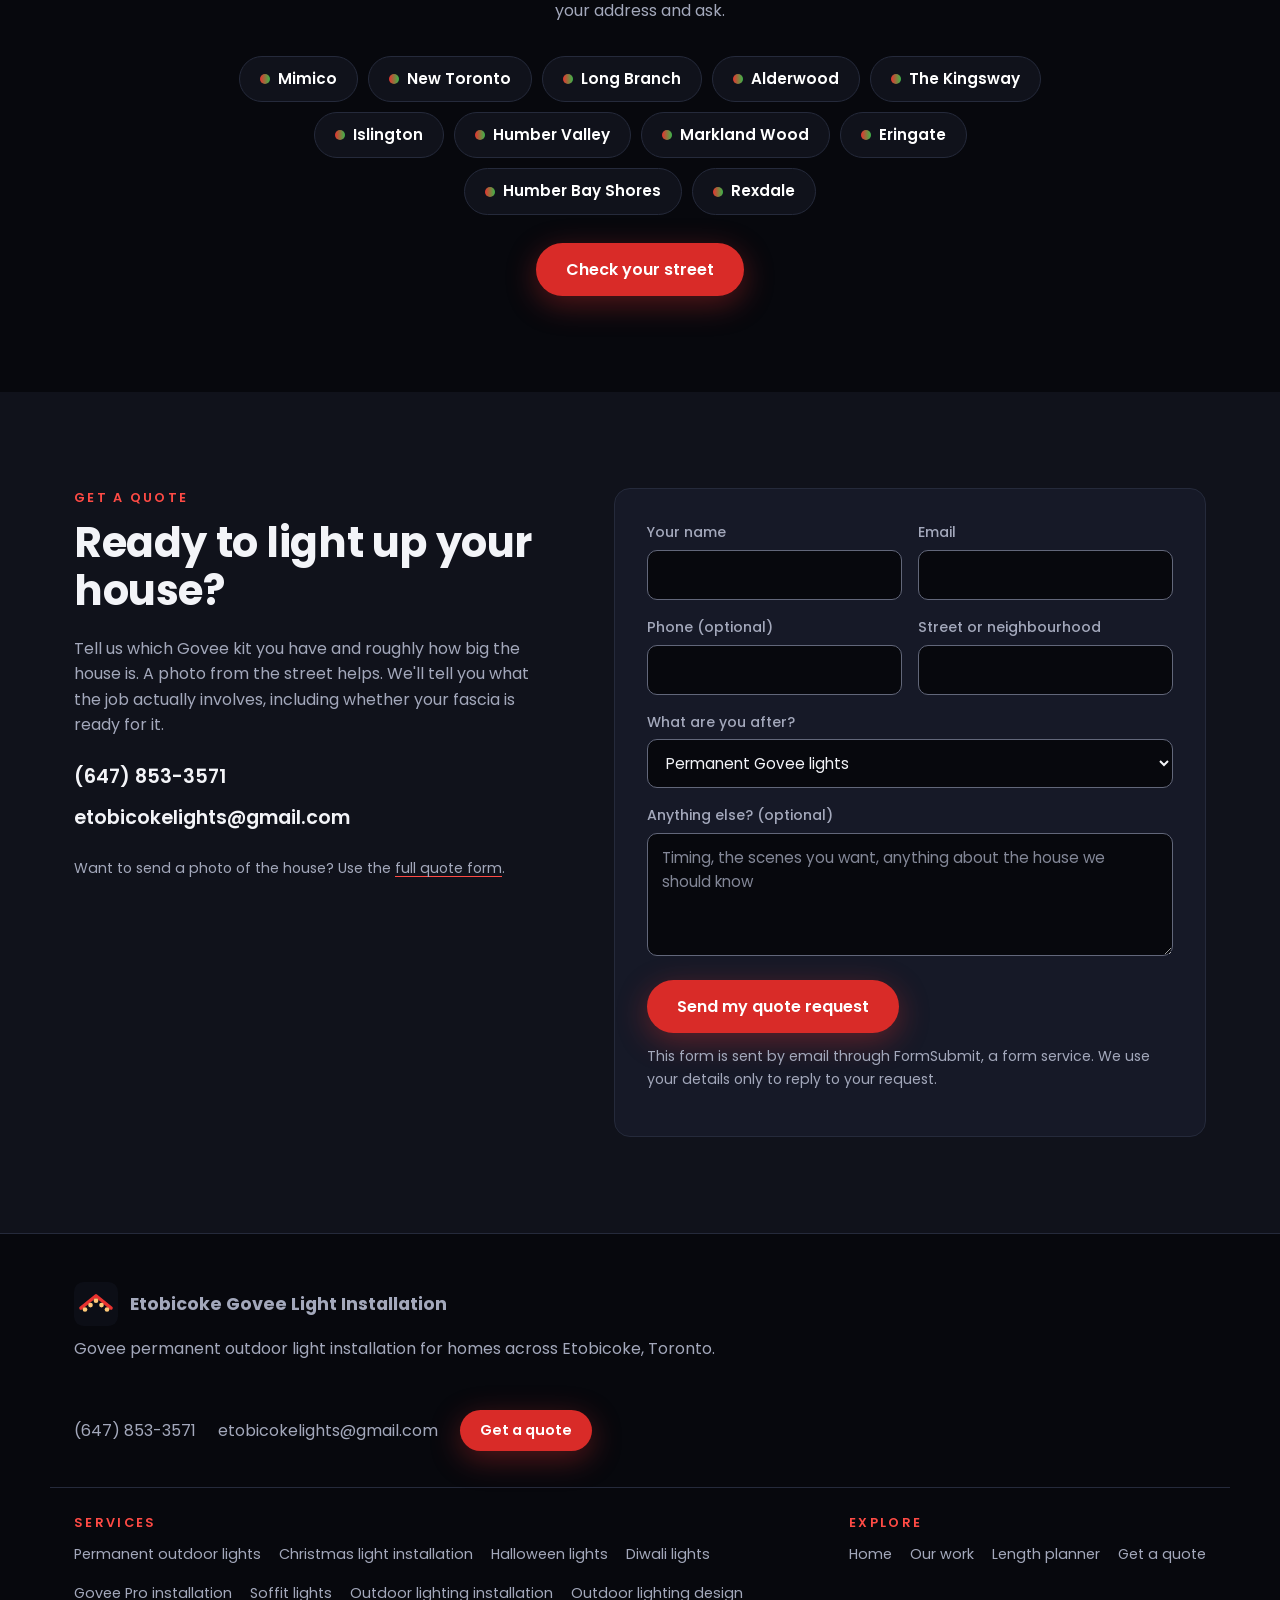
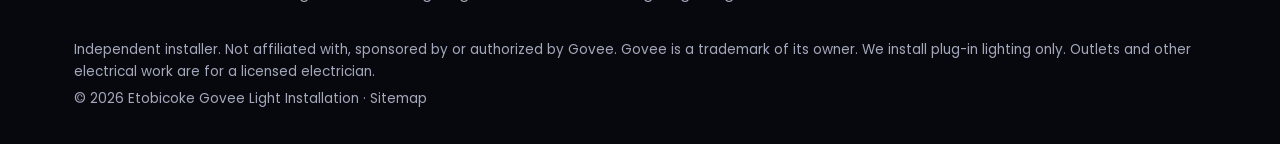
==== commit a53c6566: "Reviews: plain heading, names only on each card The heading now reads "What customers say." and each" ====
--- a/index.html
+++ b/index.html
@@ -20,7 +20,7 @@
 <link rel="icon" href="/assets/favicon.svg" type="image/svg+xml">
 <link rel="preload" href="/assets/fonts/poppins-400-latin.woff2" as="font" type="font/woff2" crossorigin>
 <link rel="preload" href="/assets/fonts/poppins-800-latin.woff2" as="font" type="font/woff2" crossorigin>
-<link rel="stylesheet" href="/assets/site.css?v=16d0cf16">
+<link rel="stylesheet" href="/assets/site.css?v=4d6da9df">
 <script>document.documentElement.classList.add("js")</script>
 <script type="application/ld+json">{"@context": "https://schema.org", "@type": "HomeAndConstructionBusiness", "@id": "https://etobicokelights.com/#business", "name": "Etobicoke Govee Light Installation", "url": "https://etobicokelights.com/", "telephone": "+16478533571", "image": ["https://etobicokelights.com/assets/img/jobs/bungalow-warm-white-night.jpg", "https://etobicokelights.com/assets/img/jobs/warm-white-brick-night.jpg"], "logo": "https://etobicokelights.com/assets/favicon.svg", "address": {"@type": "PostalAddress", "addressLocality": "Toronto", "addressRegion": "ON", "addressCountry": "CA"}, "areaServed": {"@type": "Place", "name": "Etobicoke, Toronto, ON"}, "hasOfferCatalog": {"@type": "OfferCatalog", "name": "Outdoor lighting installation", "itemListElement": [{"@type": "Offer", "itemOffered": {"@type": "Service", "name": "Permanent outdoor lighting installation"}}, {"@type": "Offer", "itemOffered": {"@type": "Service", "name": "Soffit lighting installation"}}, {"@type": "Offer", "itemOffered": {"@type": "Service", "name": "Outdoor lighting installation"}}, {"@type": "Offer", "itemOffered": {"@type": "Service", "name": "Lighting design"}}]}, "email": "etobicokelights@gmail.com"}</script>
 <script type="application/ld+json">{"@context": "https://schema.org", "@type": "FAQPage", "mainEntity": [{"@type": "Question", "name": "What are Govee permanent outdoor lights?", "acceptedAnswer": {"@type": "Answer", "text": "A run of weatherproof LED lights that mounts once along your roofline and stays up all year. You control colour, brightness and schedules from the Govee app, so the same lights work for every night, Halloween, Christmas and game night."}}, {"@type": "Question", "name": "Can you see them during the day?", "acceptedAnswer": {"@type": "Answer", "text": "They tuck under the roof edge, so from the street they're easy to miss in daylight. Stand in the driveway and look up and you'll see them. Anyone who says they're invisible is overselling."}}, {"@type": "Question", "name": "Do I need an outdoor outlet?", "acceptedAnswer": {"@type": "Answer", "text": "Yes. Govee's instructions say to \"install only to a covered Class A GFCI receptacle\": an outdoor outlet with ground-fault protection and a weatherproof cover. If you don't have one near where the lights will start, adding one is a job for a licensed electrician. We install the lights. We don't do electrical work."}}, {"@type": "Question", "name": "Can the lights be cut to fit my house?", "acceptedAnswer": {"@type": "Answer", "text": "It depends on the model. Govee says the Permanent Outdoor Lights 2 can't be cut, so the run is planned around the length you buy. The Permanent Outdoor Lights Pro can be cut and comes in runs up to 200 ft, and to install it properly, we cut it to fit your roofline. Our length planner works out which lengths fit."}}, {"@type": "Question", "name": "Will you install a kit I already bought?", "acceptedAnswer": {"@type": "Answer", "text": "Yes. We install Govee kits you've already bought, and we can supply the kit if you haven't bought one yet."}}, {"@type": "Question", "name": "How much does installation cost?", "acceptedAnswer": {"@type": "Answer", "text": "It depends on how much roofline you want lit, how many peaks and corners there are, and what your fascia is made of. Every house gets its own quote: send us the details and we'll tell you what yours costs."}}, {"@type": "Question", "name": "Are you affiliated with Govee?", "acceptedAnswer": {"@type": "Answer", "text": "No. We're an independent installer. We're not affiliated with, sponsored by or authorized by Govee."}}]}</script>
@@ -220,33 +220,33 @@
     <div class="wrap">
       <div class="section-head centered">
         <p class="eyebrow">Reviews</p>
-        <h2 id="reviews-title">What customers say about Eugene's installs.</h2>
+        <h2 id="reviews-title">What customers say.</h2>
         <p>Eugene, who installs our lights, also runs Ascend Property Maintenance. These customers reviewed his work on <a href="https://www.google.com/maps?cid=16891315344779417159">that business's Google profile</a>. Each review is quoted as written. "…" marks where we shortened one.</p>
       </div>
       <div class="reviews grid-3">
         <figure class="card quote">
           <blockquote><p>Eugene did a fantastic job with the installation of my Govee lights. They were screwed in very cleanly, no hanging wires and no loose bulbs. Very pleased and would recommend to others</p></blockquote>
-          <figcaption><strong>Alex S.</strong><span>Google review of Ascend Property Maintenance, October 2026</span></figcaption>
+          <figcaption><strong>Alex S.</strong></figcaption>
         </figure>
         <figure class="card quote">
           <blockquote><p>Eugene did an excellent job installing Govee Pro lights outside our house. He was very communicative…</p></blockquote>
-          <figcaption><strong>Rijul S.</strong><span>Google review of Ascend Property Maintenance, October 2026</span></figcaption>
+          <figcaption><strong>Rijul S.</strong></figcaption>
         </figure>
         <figure class="card quote">
           <blockquote><p>I would highly recommend they just installed govee permanent lighting around my property they did a get great job, they cleaned up. and they showed me how to work it on the app. 5 stars.</p></blockquote>
-          <figcaption><strong>Gary P.</strong><span>Google review of Ascend Property Maintenance, October 2026</span></figcaption>
+          <figcaption><strong>Gary P.</strong></figcaption>
         </figure>
         <figure class="card quote">
           <blockquote><p>Eugene was recommended through our neighbourhood FB group and he installed our permanent holiday lights. …</p></blockquote>
-          <figcaption><strong>Lisa T.</strong><span>Google review of Ascend Property Maintenance, October 2026</span></figcaption>
+          <figcaption><strong>Lisa T.</strong></figcaption>
         </figure>
         <figure class="card quote">
           <blockquote><p>We had our Govee lighting system installed by Eugene, and we couldn’t be happier with the experience! …</p></blockquote>
-          <figcaption><strong>Justine</strong><span>Google review of Ascend Property Maintenance, October 2026</span></figcaption>
+          <figcaption><strong>Justine</strong></figcaption>
         </figure>
         <figure class="card quote">
           <blockquote><p>Eugene, the owner is so responsive and does such a great job. I’ve used his services personally as have many of my clients. I highly recommend. Thank you Eugene!!</p></blockquote>
-          <figcaption><strong>Susan M.</strong><span>Google review of Ascend Property Maintenance, October 2026</span></figcaption>
+          <figcaption><strong>Susan M.</strong></figcaption>
         </figure>
       </div>
     </div>
@@ -468,6 +468,6 @@
     <p>&copy; 2026 Etobicoke Govee Light Installation · <a href="/sitemap/">Sitemap</a></p>
   </div>
 </footer>
-<script src="/assets/site.js?v=16d0cf16" defer></script>
+<script src="/assets/site.js?v=4d6da9df" defer></script>
 </body>
 </html>
--- a/assets/site.css
+++ b/assets/site.css
@@ -229,7 +229,6 @@
 .quote blockquote { margin: 0; flex: 1; }
 .quote blockquote p { color: var(--text); }
 .quote figcaption strong { display: block; font-weight: 600; }
-.quote figcaption span { display: block; margin-top: 4px; font-size: 0.82rem; line-height: 1.45; color: var(--muted); }
 .grid-2 { display: grid; grid-template-columns: repeat(2, 1fr); gap: 22px; }
 .grid-3 { display: grid; grid-template-columns: repeat(3, 1fr); gap: 22px; }
 .grid-4 { display: grid; grid-template-columns: repeat(4, 1fr); gap: 22px; }
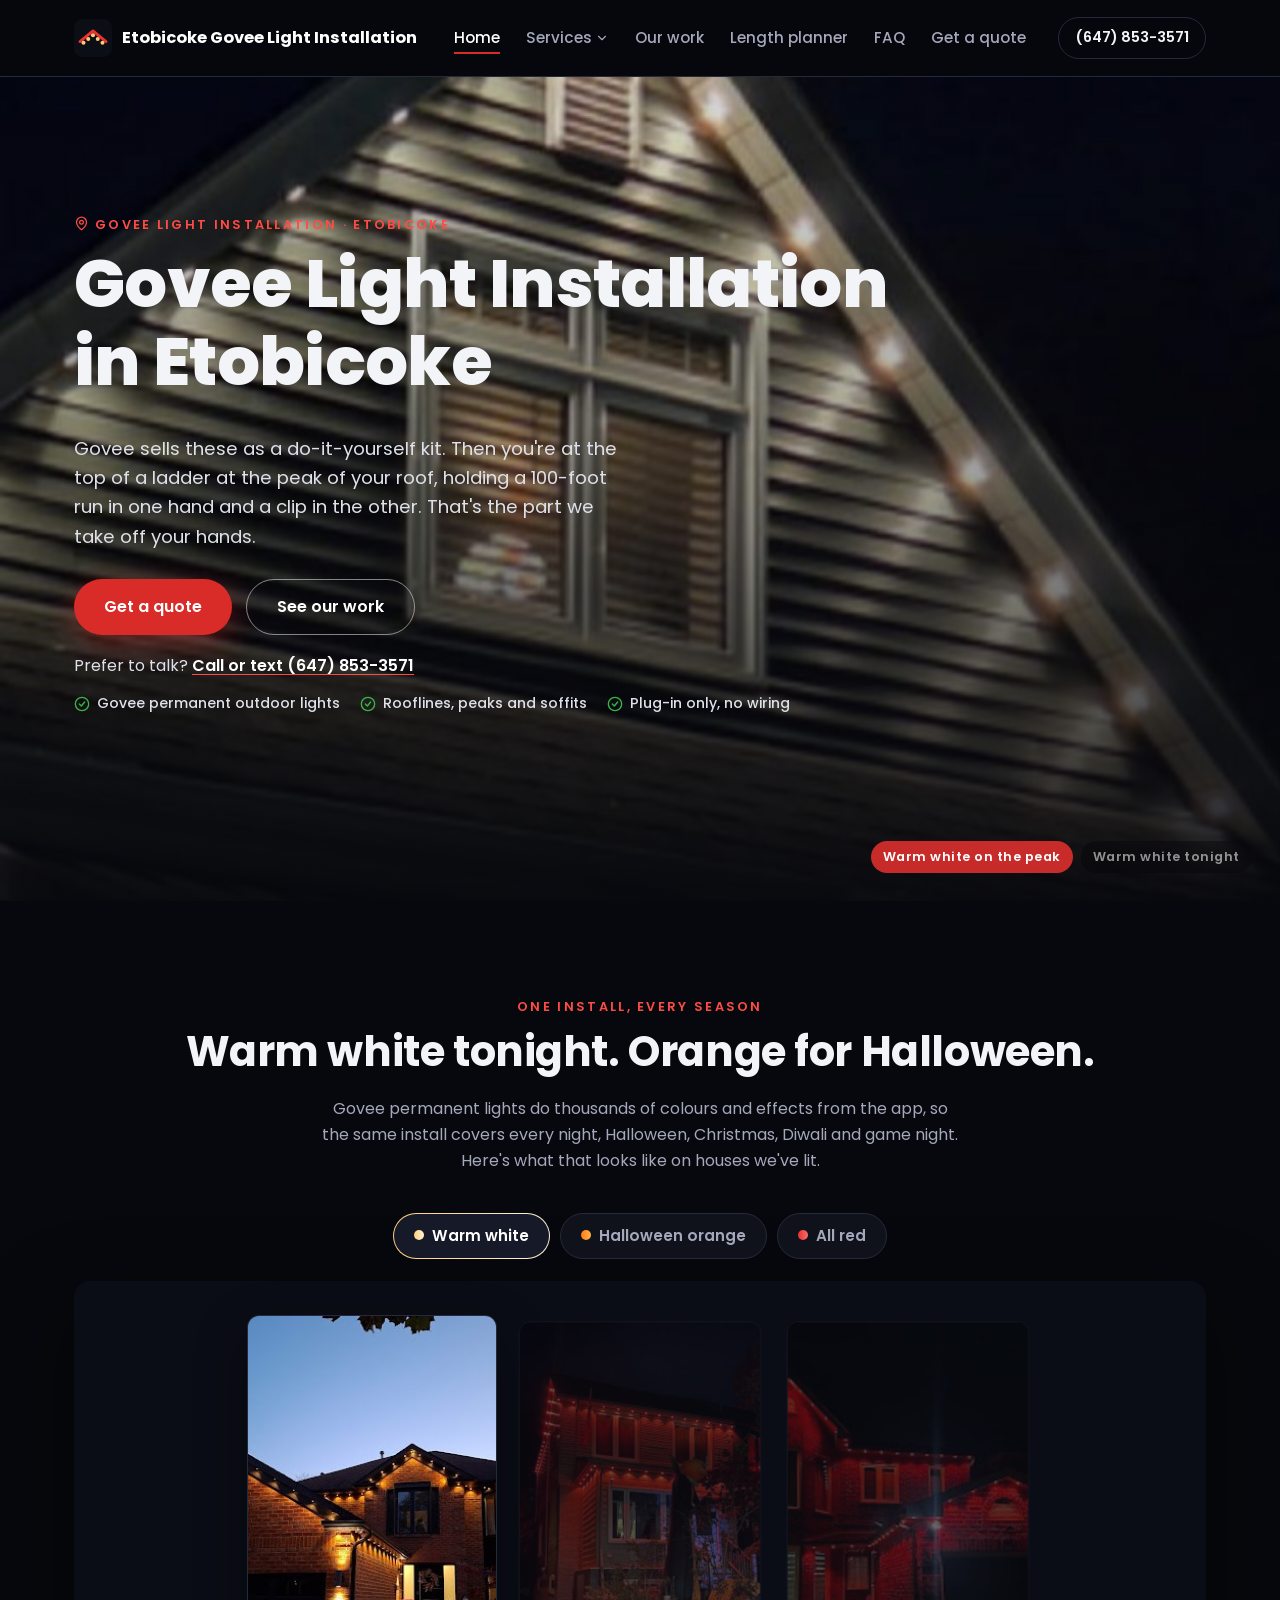
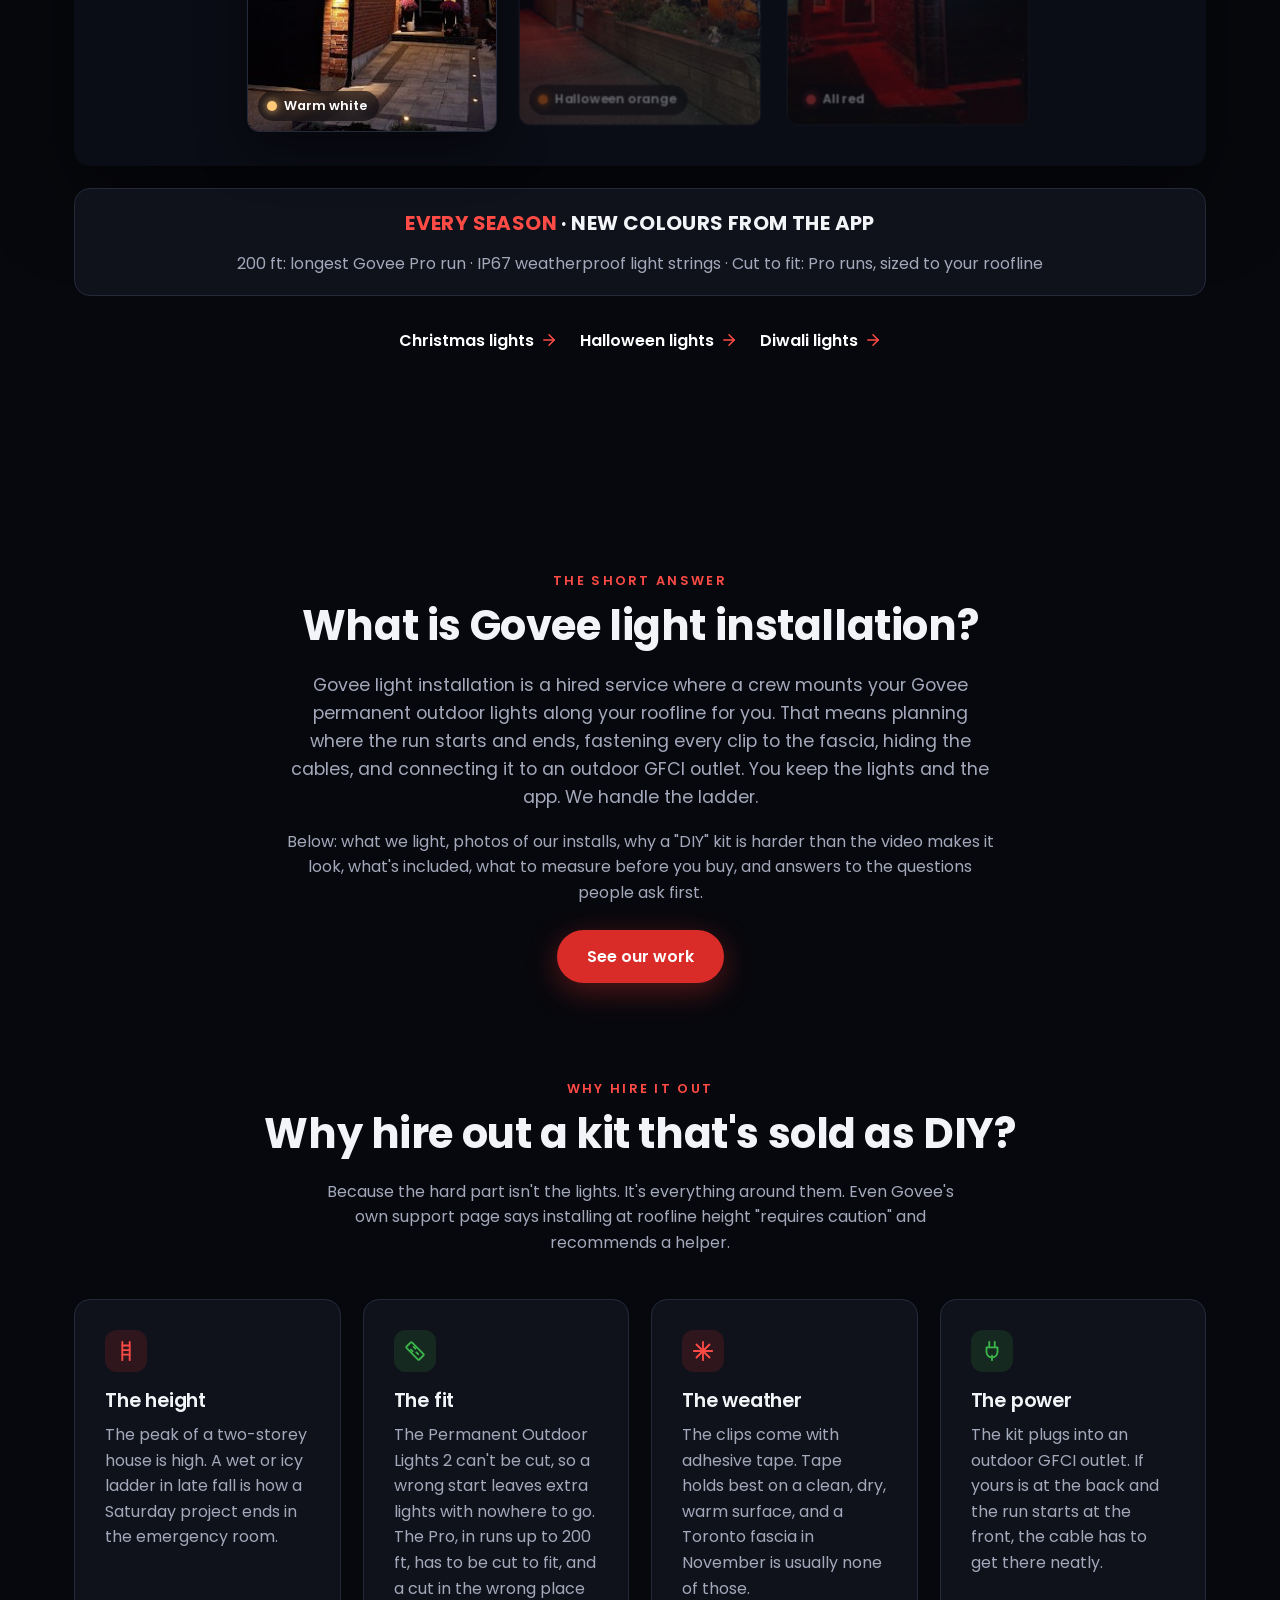
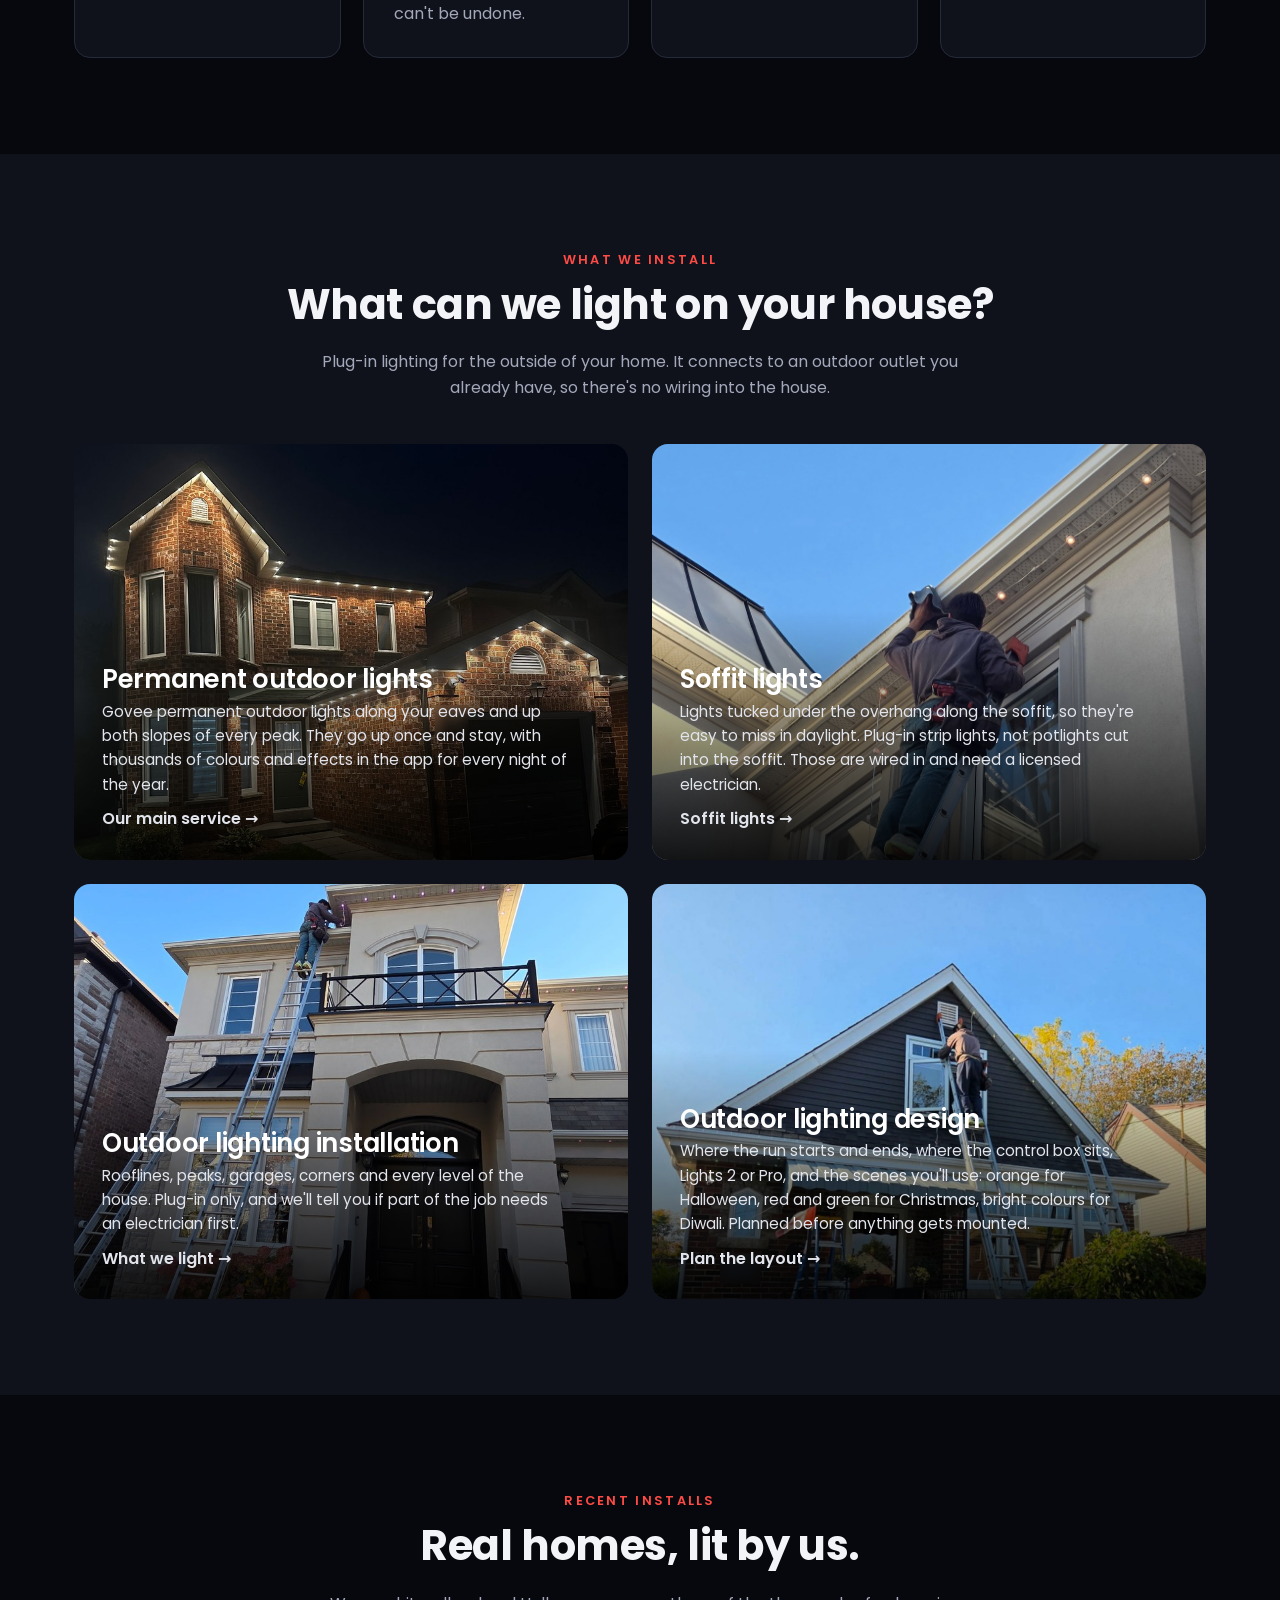
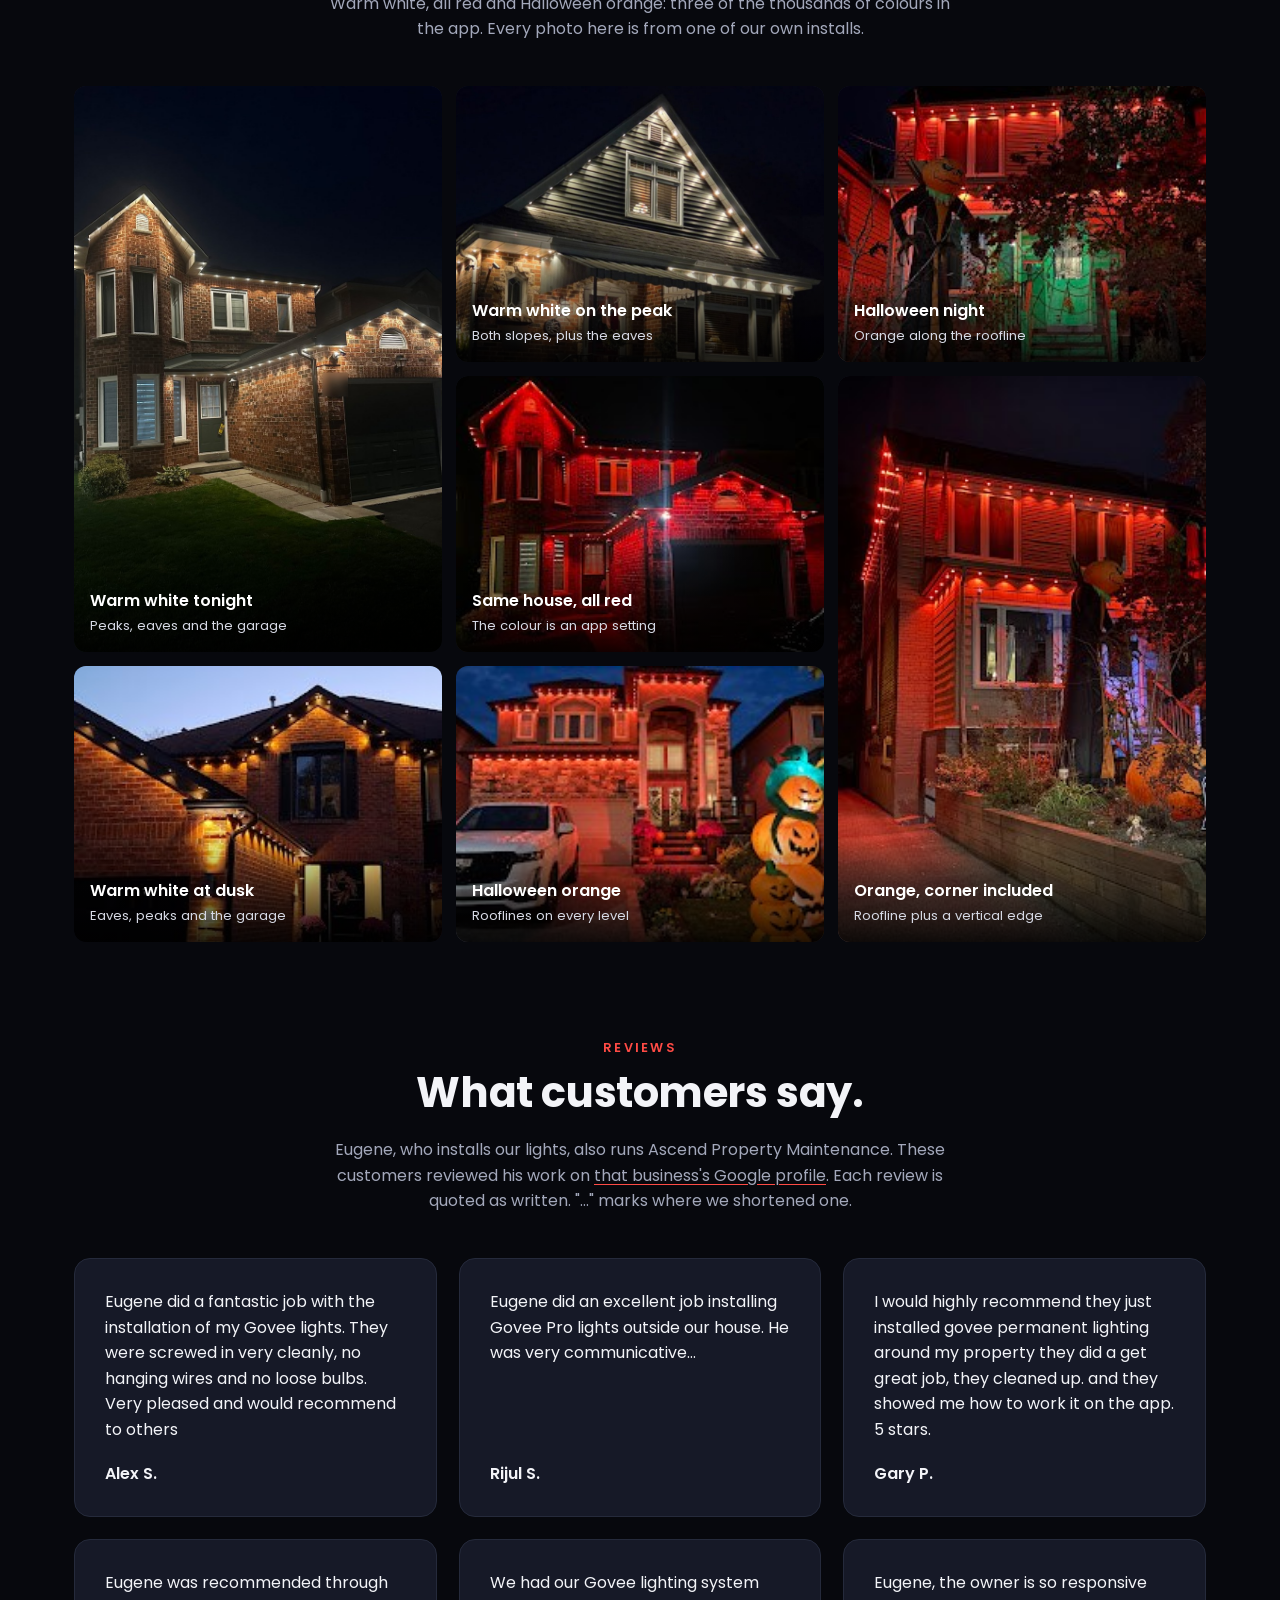
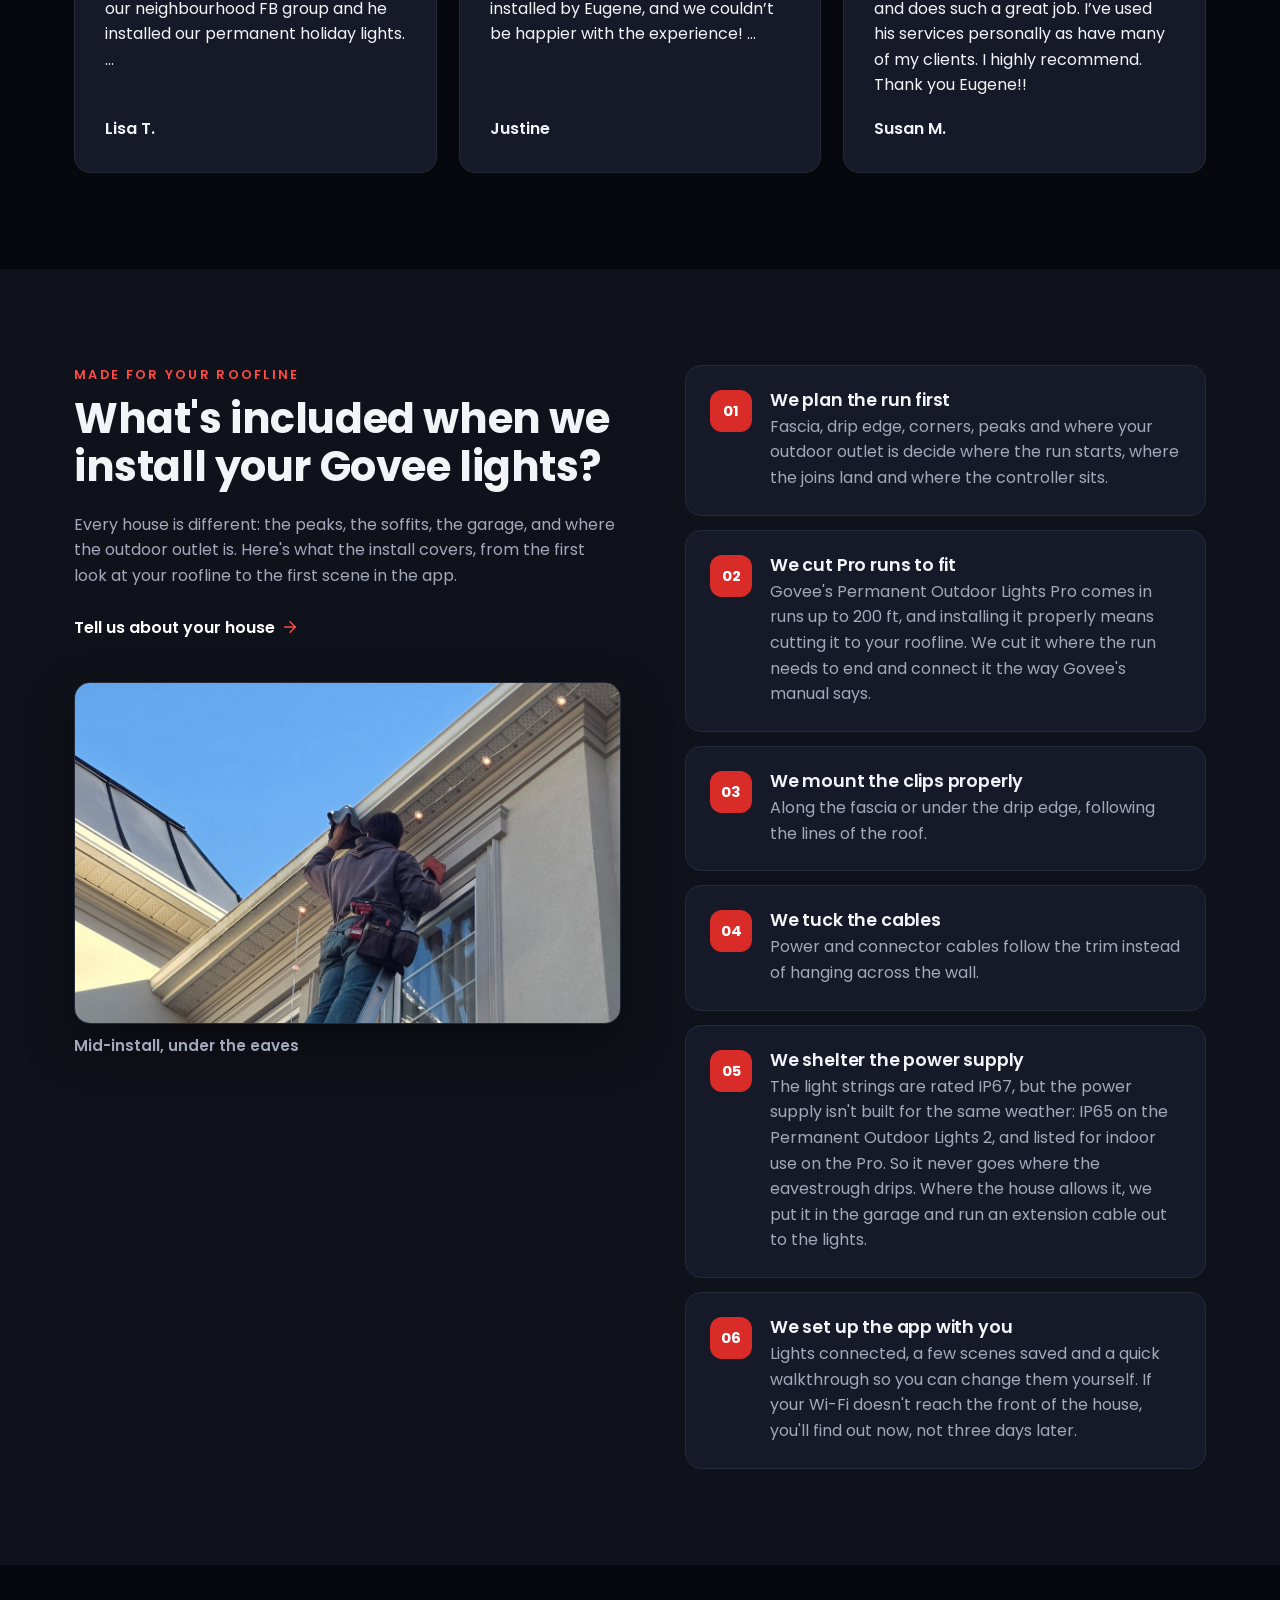
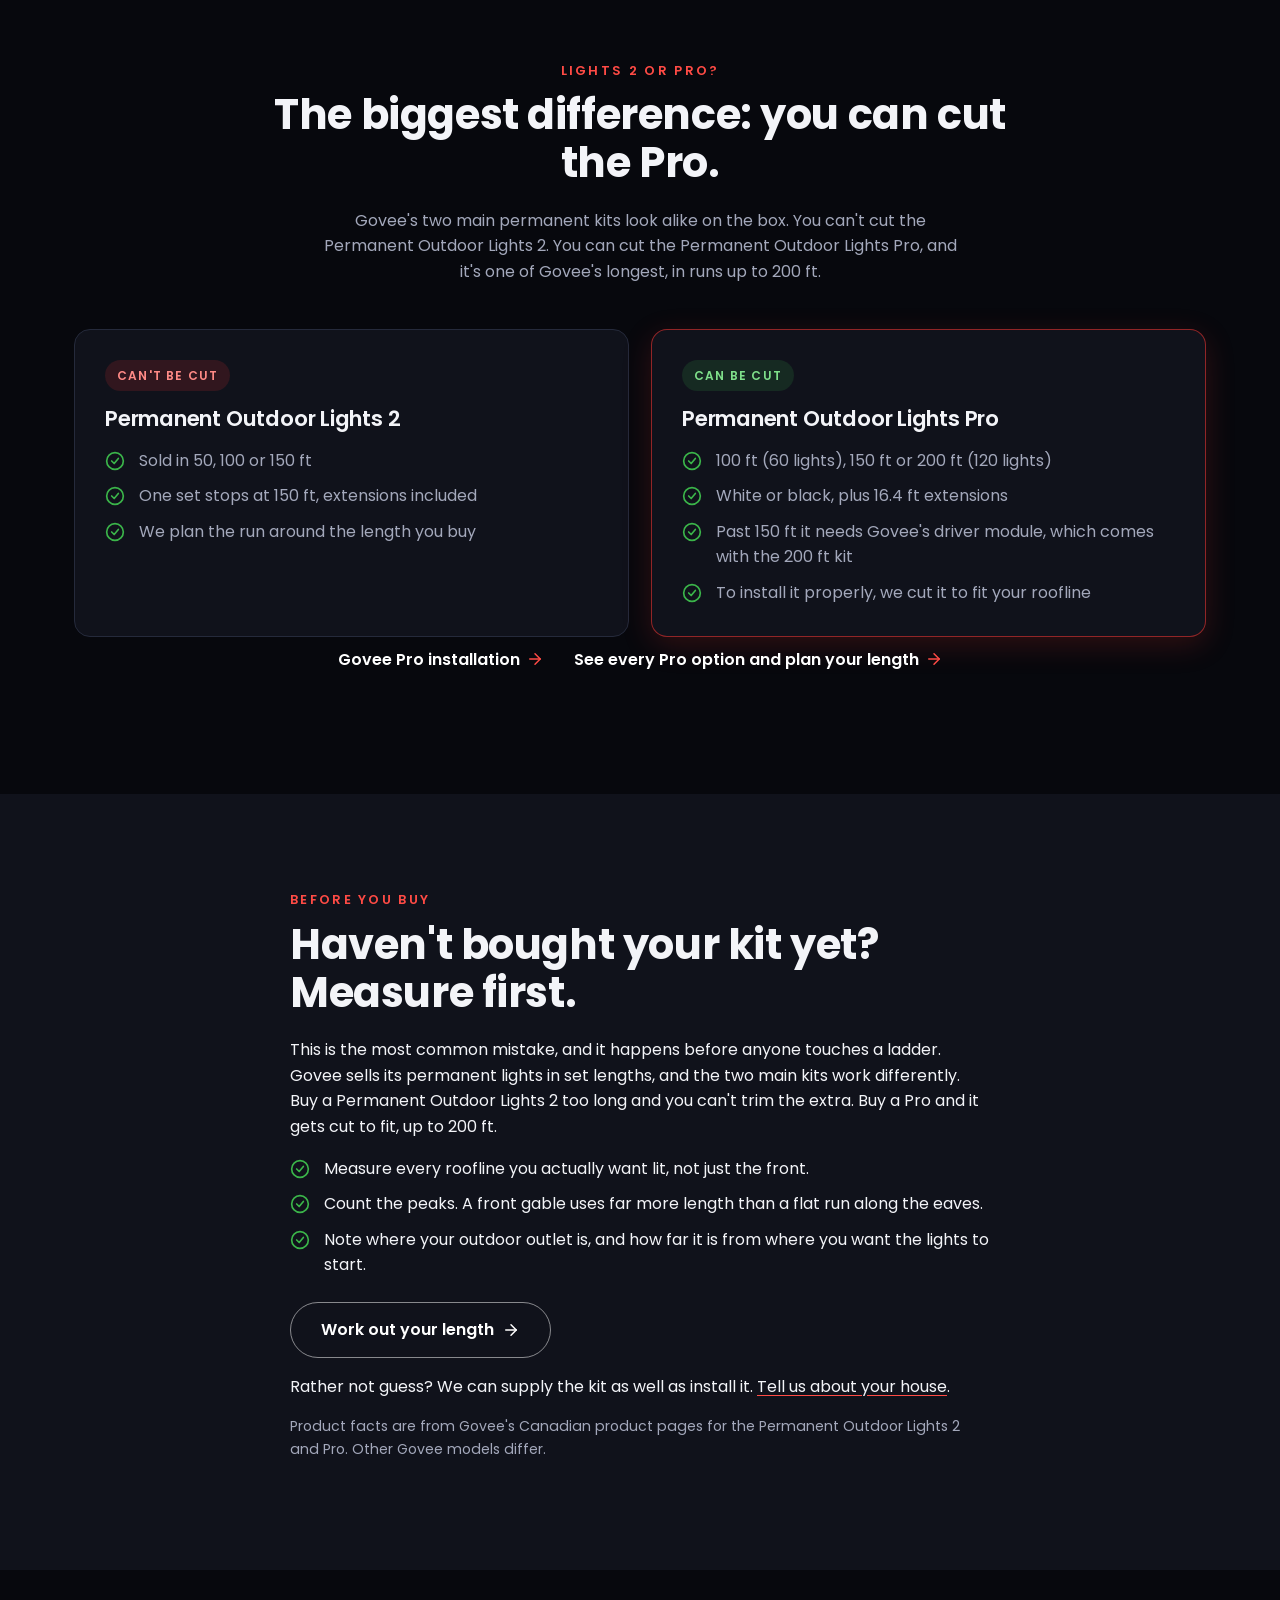
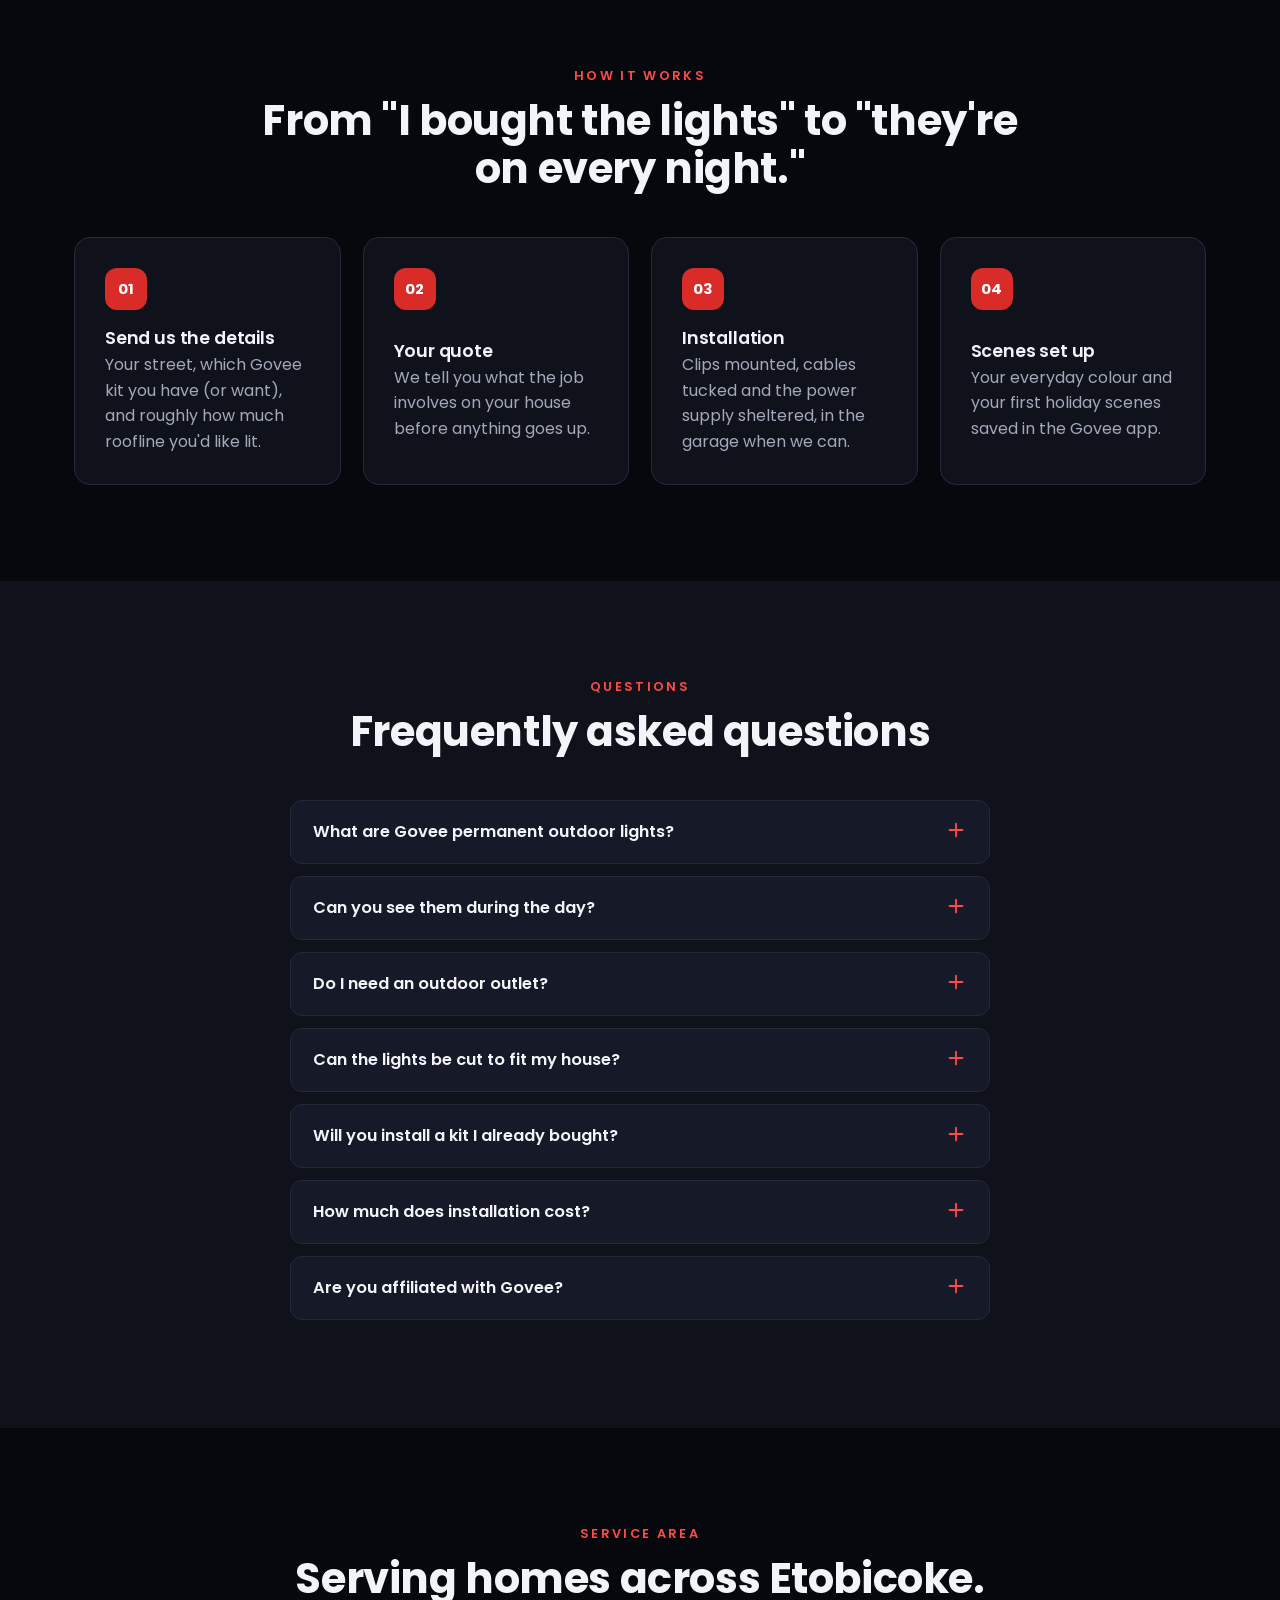
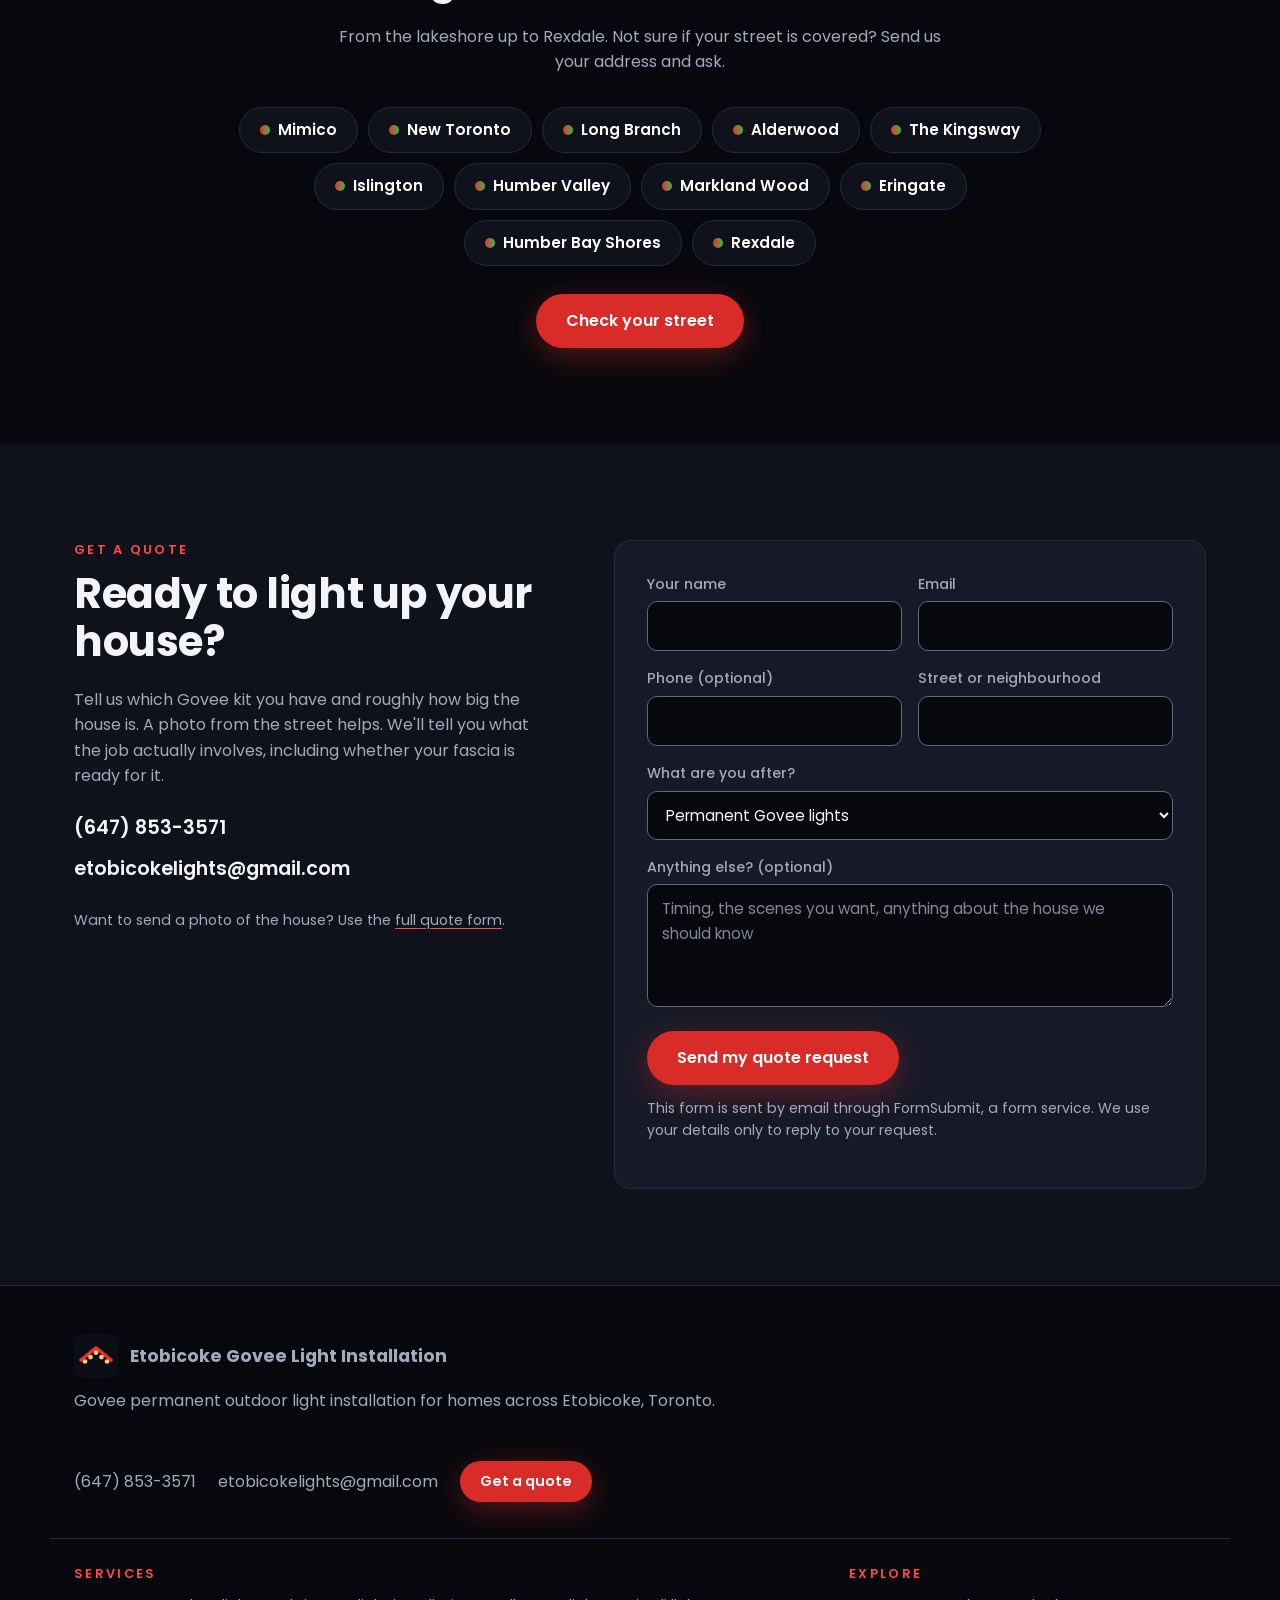
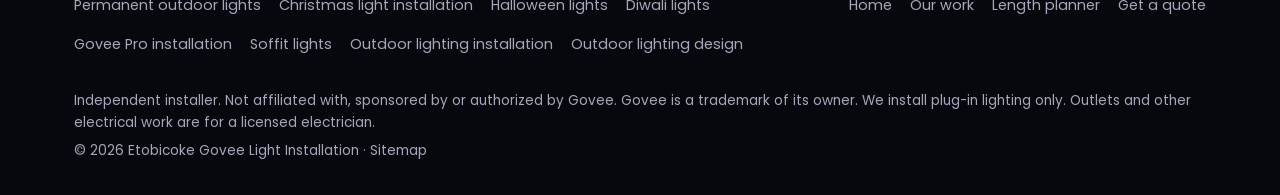
==== commit c2d08913: "Owner corrections: any colour, not fixed warm white; power supply in the garage Govee does thousands" ====
--- a/index.html
+++ b/index.html
@@ -72,7 +72,7 @@
         <img src="/assets/img/jobs/hero-brick-night.jpg" alt="Two-storey brick house at night with warm white permanent lights along the peaks, eaves and garage, one of our installs" width="1536" height="1100" fetchpriority="low" decoding="async" style="object-position:50% 20%">
       </picture>
     </div>
-    <div class="hero-labels" aria-hidden="true"><span class="on">Warm white on the peak</span><span>Warm white, every night</span></div>
+    <div class="hero-labels" aria-hidden="true"><span class="on">Warm white on the peak</span><span>Warm white tonight</span></div>
     <div class="wrap">
       <p class="eyebrow"><svg aria-hidden="true"><use href="#i-pin"/></svg>Govee light installation · Etobicoke</p>
       <h1 id="hero-title">Govee Light Installation in Etobicoke</h1>
@@ -94,7 +94,7 @@
     <div class="wrap center">
       <p class="eyebrow">One install, every season</p>
       <h2 id="scenes-title">Warm white tonight. Orange for Halloween.</h2>
-      <p class="muted">Govee permanent lights change colour from the app, so the same install covers every night, Halloween, Christmas, Diwali and game night. Here's what that looks like on houses we've lit.</p>
+      <p class="muted">Govee permanent lights do thousands of colours and effects from the app, so the same install covers every night, Halloween, Christmas, Diwali and game night. Here's what that looks like on houses we've lit.</p>
       <div class="modes">
         <div class="mode-tabs" role="group" aria-label="Colours on our installs">
           <button type="button" aria-pressed="true" data-mode="warm" style="--c:linear-gradient(90deg,#ffcf7a,#fff2d6)">Warm white</button>
@@ -167,7 +167,7 @@
           <img src="/assets/img/jobs/warm-white-brick-night.jpg" alt="Two-storey brick house at night with warm white permanent lights along the peaks, eaves and garage" width="900" height="1200" loading="lazy" style="object-position:50% 35%">
           <div>
             <h3 id="t-perm">Permanent outdoor lights</h3>
-            <p id="t-perm-d">Govee permanent outdoor lights along your eaves and up both slopes of every peak. They go up once and stay: warm white every night, holiday colours from the app.</p>
+            <p id="t-perm-d">Govee permanent outdoor lights along your eaves and up both slopes of every peak. They go up once and stay, with thousands of colours and effects in the app for every night of the year.</p>
             <span>Our main service →</span>
           </div>
         </a>
@@ -203,9 +203,9 @@
     <div class="wrap center">
       <p class="eyebrow">Recent installs</p>
       <h2 id="work-title">Real homes, lit by us.</h2>
-      <p class="muted">Warm white for every night, all red, and Halloween orange. Every photo here is from one of our own installs.</p>
+      <p class="muted">Warm white, all red and Halloween orange: three of the thousands of colours in the app. Every photo here is from one of our own installs.</p>
       <div class="gallery">
-        <figure class="tall"><img src="/assets/img/jobs/warm-white-brick-night.jpg" alt="Two-storey brick house at night with warm white permanent lights along the peaks, eaves and garage" width="900" height="1200" loading="lazy"><figcaption><strong>Warm white, every night</strong><span>Peaks, eaves and the garage</span></figcaption></figure>
+        <figure class="tall"><img src="/assets/img/jobs/warm-white-brick-night.jpg" alt="Two-storey brick house at night with warm white permanent lights along the peaks, eaves and garage" width="900" height="1200" loading="lazy"><figcaption><strong>Warm white tonight</strong><span>Peaks, eaves and the garage</span></figcaption></figure>
         <figure><img src="/assets/img/jobs/bungalow-warm-white-night.jpg" alt="Brick house at night with warm white lights up both slopes of the front peak and along the eaves" width="1200" height="712" loading="lazy" style="object-position:50% 0"><figcaption><strong>Warm white on the peak</strong><span>Both slopes, plus the eaves</span></figcaption></figure>
         <figure><img src="/assets/img/jobs/orange-green-porch.jpg" alt="House at night with orange roofline lights and Halloween decorations" width="243" height="244" loading="lazy"><figcaption><strong>Halloween night</strong><span>Orange along the roofline</span></figcaption></figure>
         <figure><img src="/assets/img/jobs/red-roofline.jpg" alt="The same two-storey brick house at night with red lights on every roofline" width="243" height="244" loading="lazy"><figcaption><strong>Same house, all red</strong><span>The colour is an app setting</span></figcaption></figure>
@@ -267,7 +267,7 @@
           <li><div><h3>We cut Pro runs to fit</h3><p>Govee's Permanent Outdoor Lights Pro comes in runs up to 200 ft, and installing it properly means cutting it to your roofline. We cut it where the run needs to end and connect it the way Govee's manual says.</p></div></li>
           <li><div><h3>We mount the clips properly</h3><p>Along the fascia or under the drip edge, following the lines of the roof.</p></div></li>
           <li><div><h3>We tuck the cables</h3><p>Power and connector cables follow the trim instead of hanging across the wall.</p></div></li>
-          <li><div><h3>We shelter the power box</h3><p>The light strings are rated IP67. On the Permanent Outdoor Lights 2, the power adapter and control box are only IP65, so they don't go where the eavestrough drips. On the Pro, Govee lists the adapter for indoor use.</p></div></li>
+          <li><div><h3>We shelter the power supply</h3><p>The light strings are rated IP67, but the power supply isn't built for the same weather: IP65 on the Permanent Outdoor Lights 2, and listed for indoor use on the Pro. So it never goes where the eavestrough drips. Where the house allows it, we put it in the garage and run an extension cable out to the lights.</p></div></li>
           <li><div><h3>We set up the app with you</h3><p>Lights connected, a few scenes saved and a quick walkthrough so you can change them yourself. If your Wi-Fi doesn't reach the front of the house, you'll find out now, not three days later.</p></div></li>
         </ol>
       </div>
@@ -331,8 +331,8 @@
       <ol class="steps grid-4 steps-cards">
         <li><div><h3>Send us the details</h3><p>Your street, which Govee kit you have (or want), and roughly how much roofline you'd like lit.</p></div></li>
         <li><div><h3>Your quote</h3><p>We tell you what the job involves on your house before anything goes up.</p></div></li>
-        <li><div><h3>Installation</h3><p>Clips mounted, cables tucked and the power box sheltered.</p></div></li>
-        <li><div><h3>Scenes set up</h3><p>Warm white for every night, plus your first holiday scenes saved in the Govee app.</p></div></li>
+        <li><div><h3>Installation</h3><p>Clips mounted, cables tucked and the power supply sheltered, in the garage when we can.</p></div></li>
+        <li><div><h3>Scenes set up</h3><p>Your everyday colour and your first holiday scenes saved in the Govee app.</p></div></li>
       </ol>
     </div>
   </section>
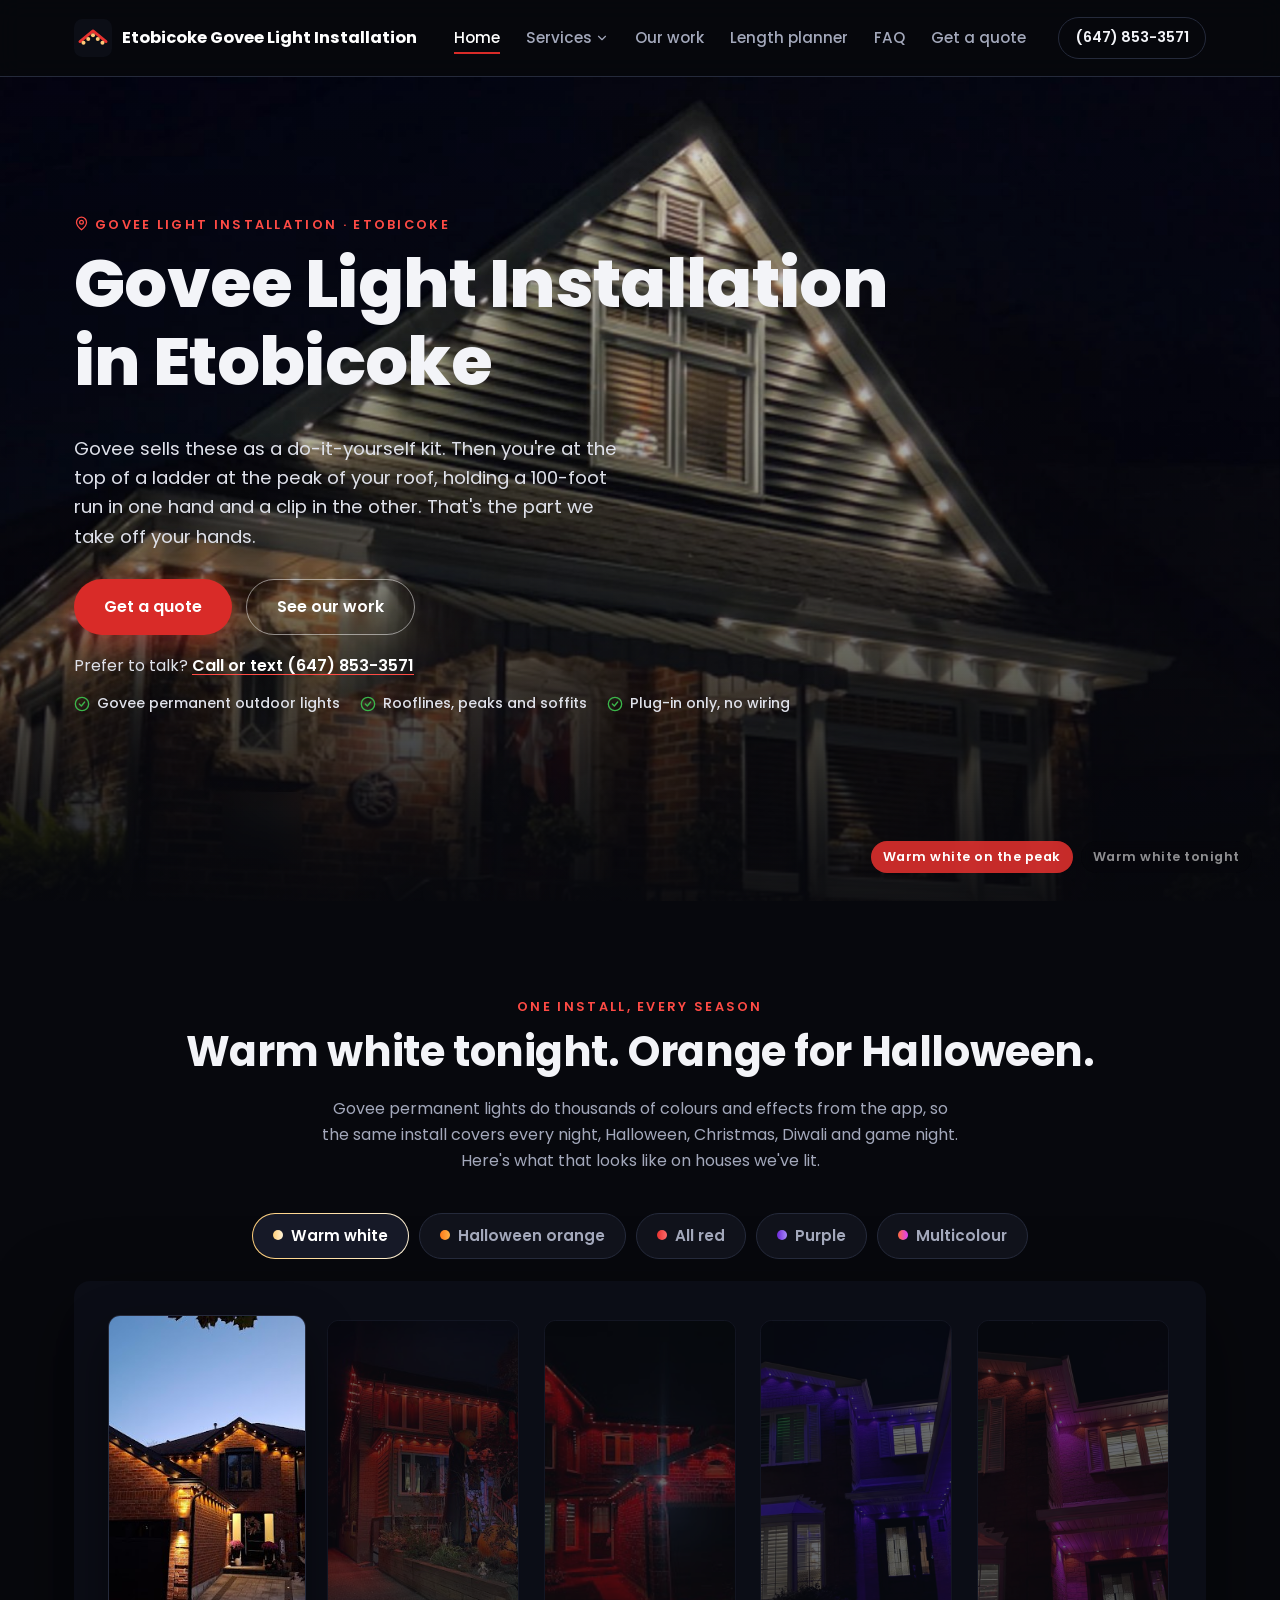
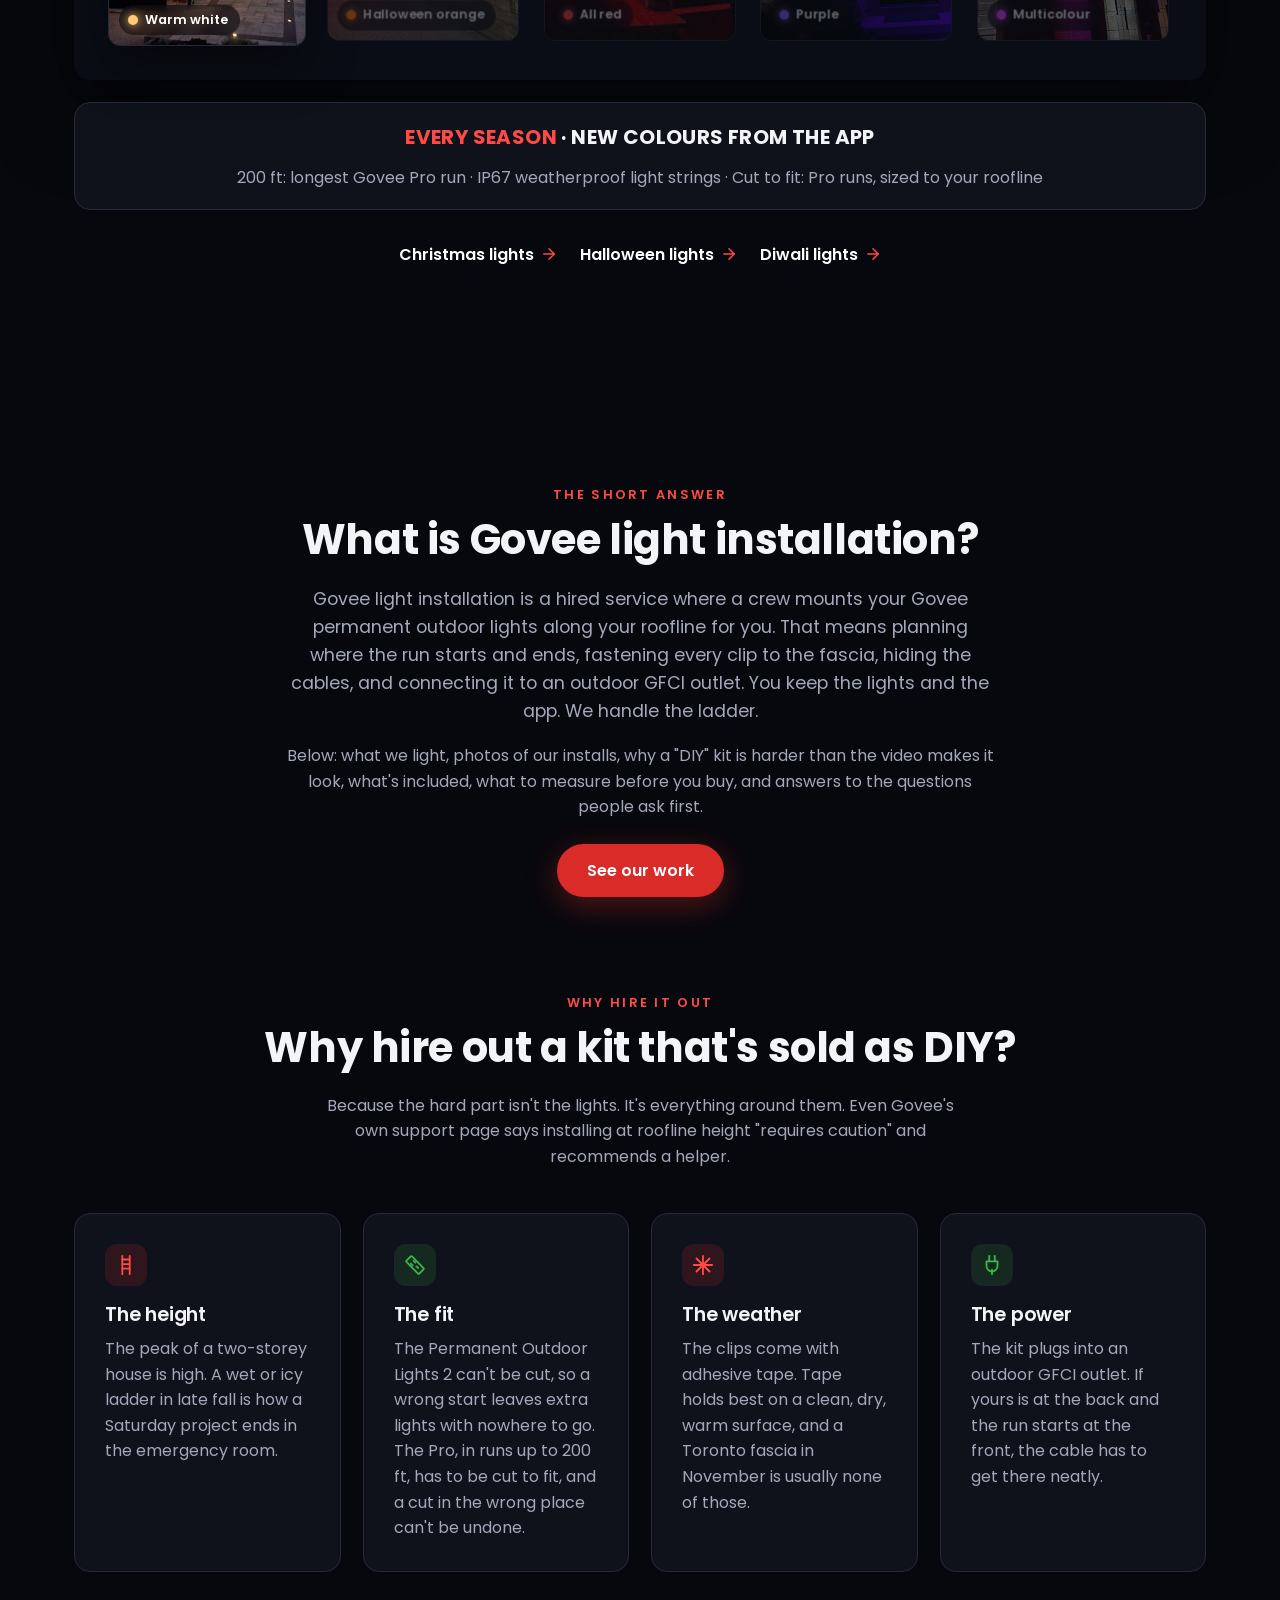
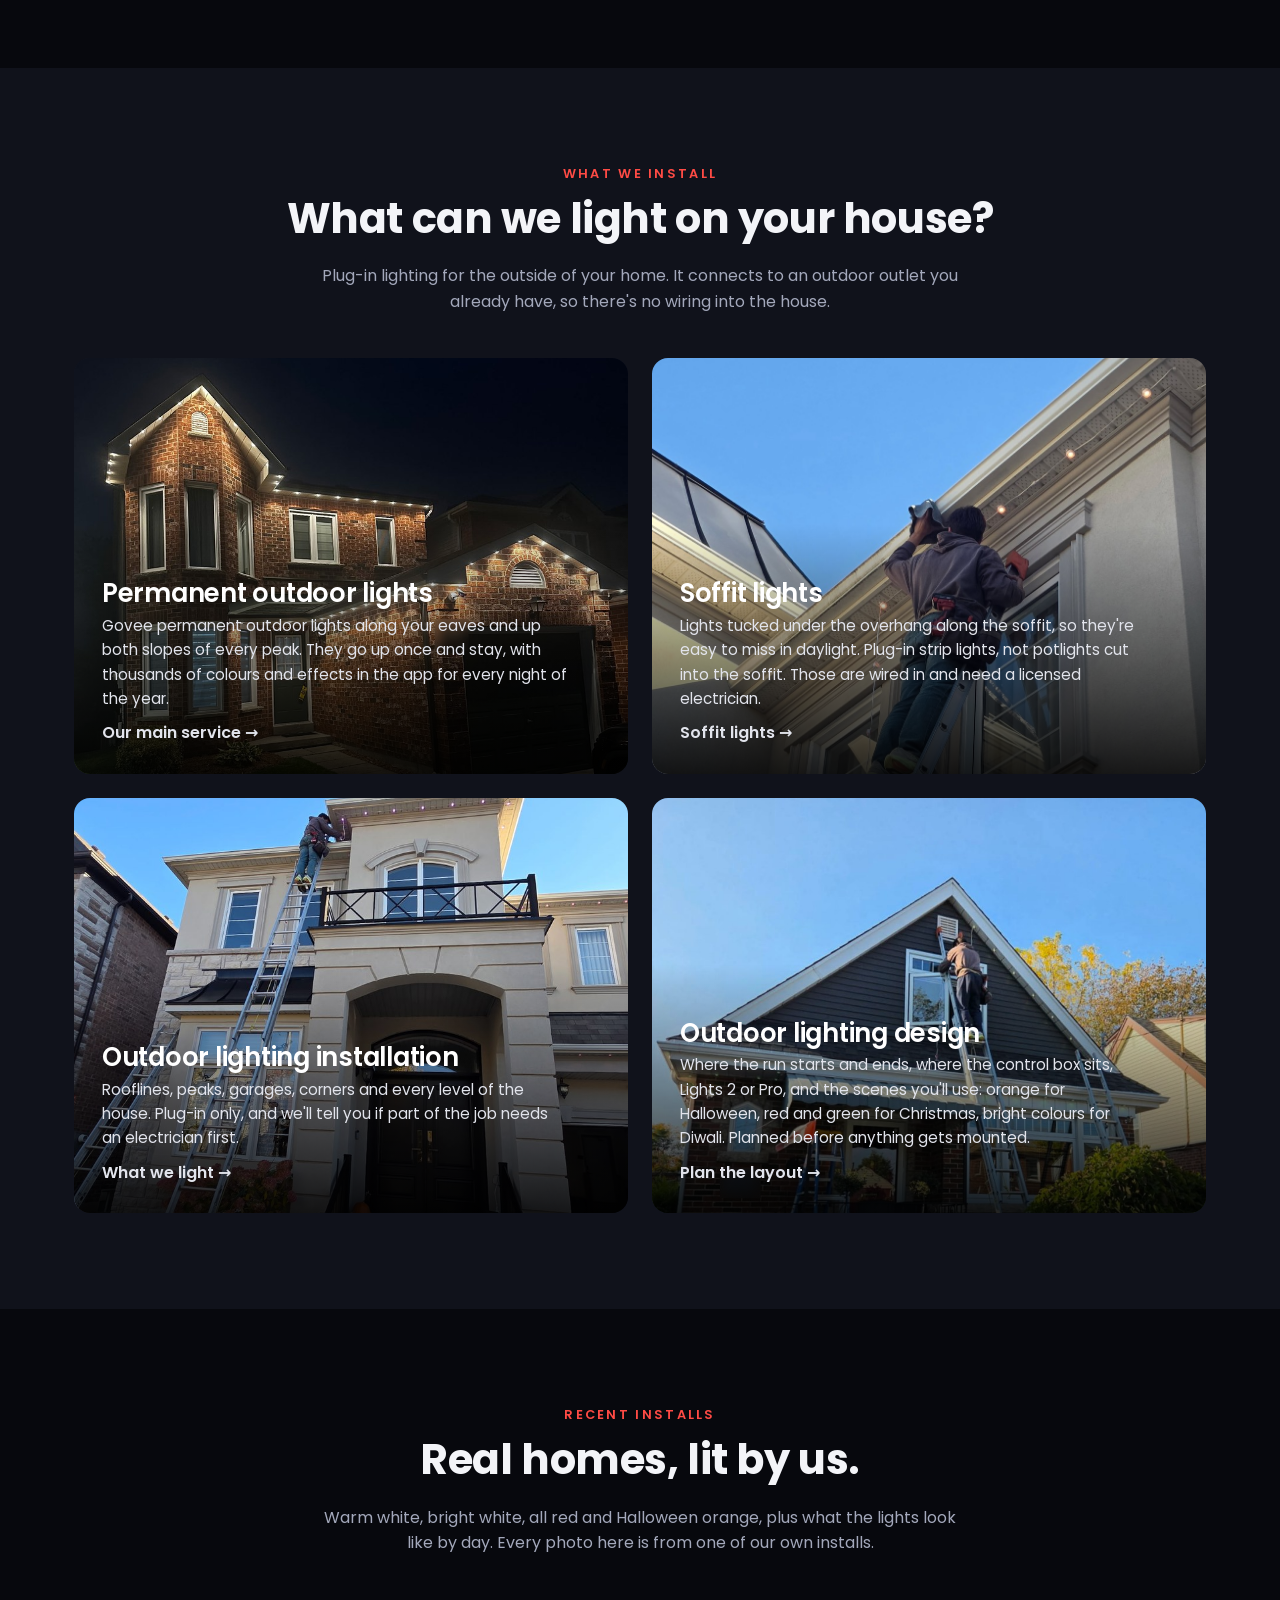
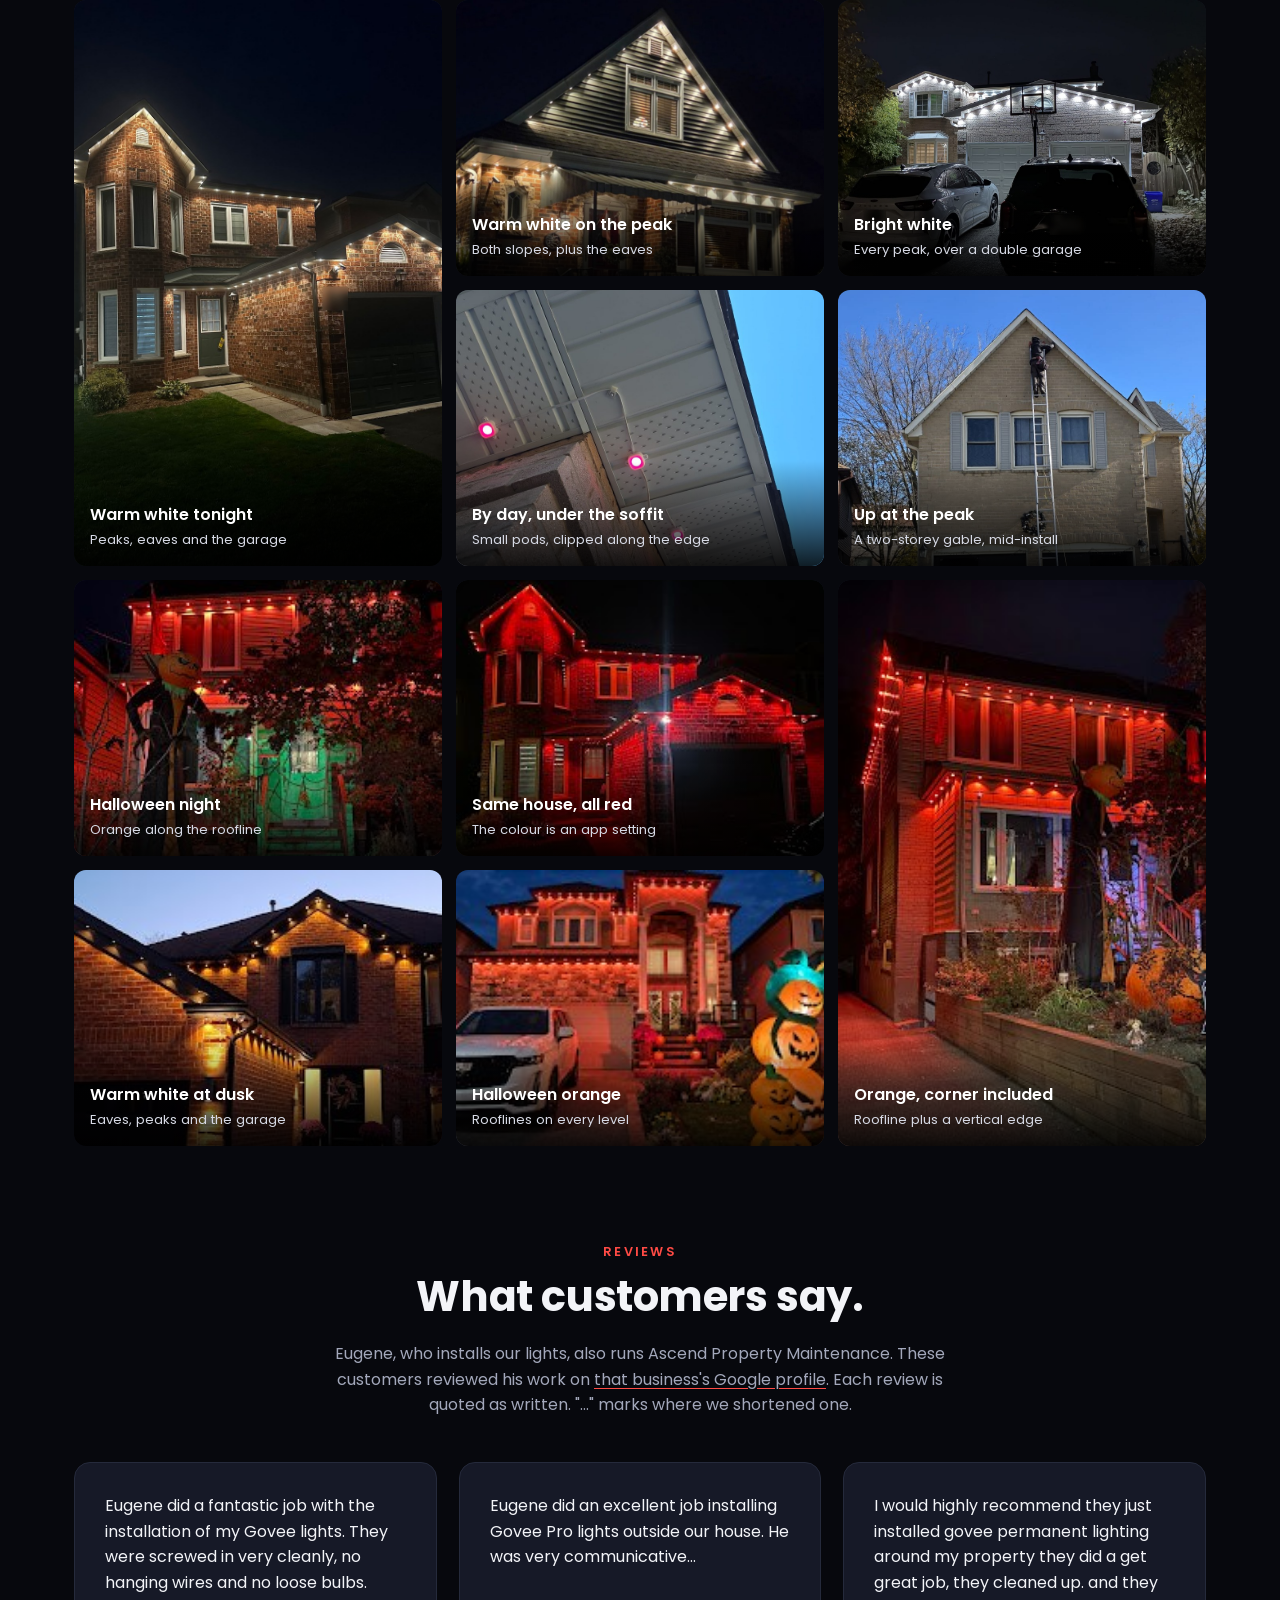
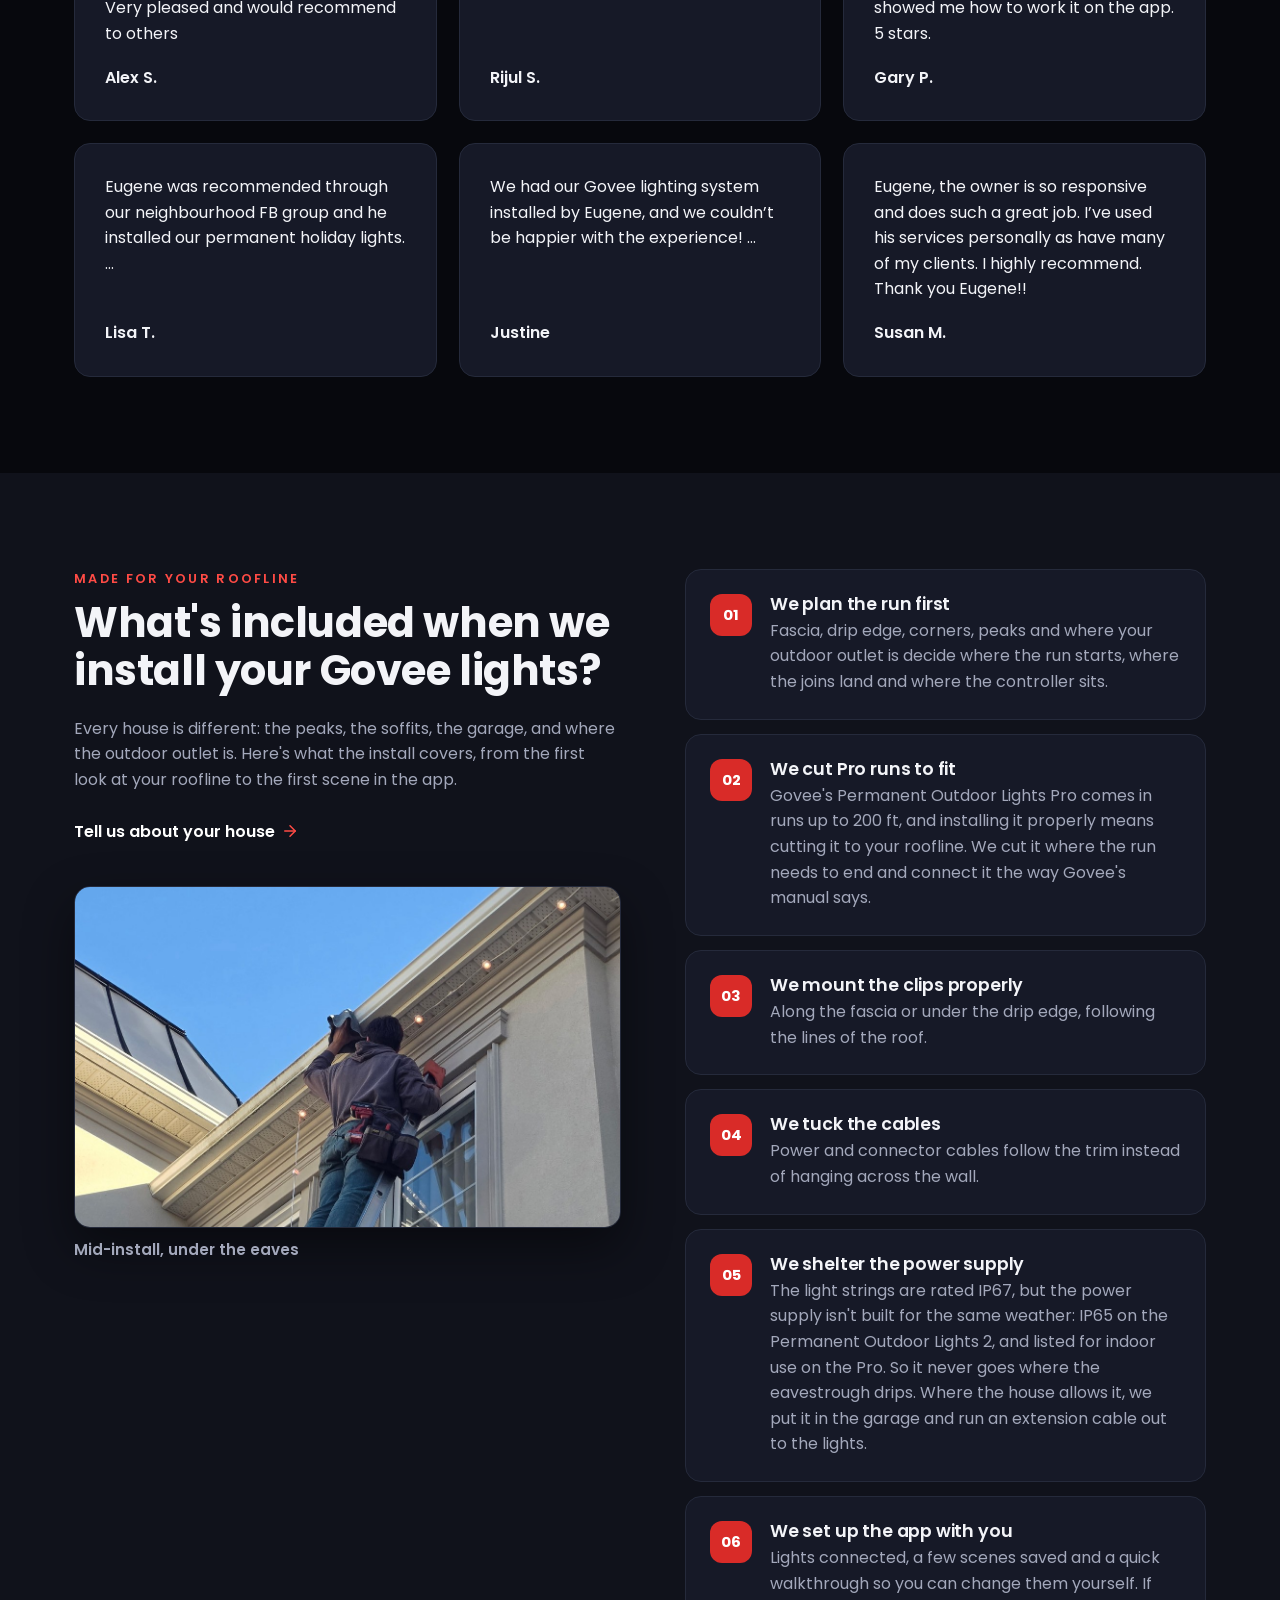
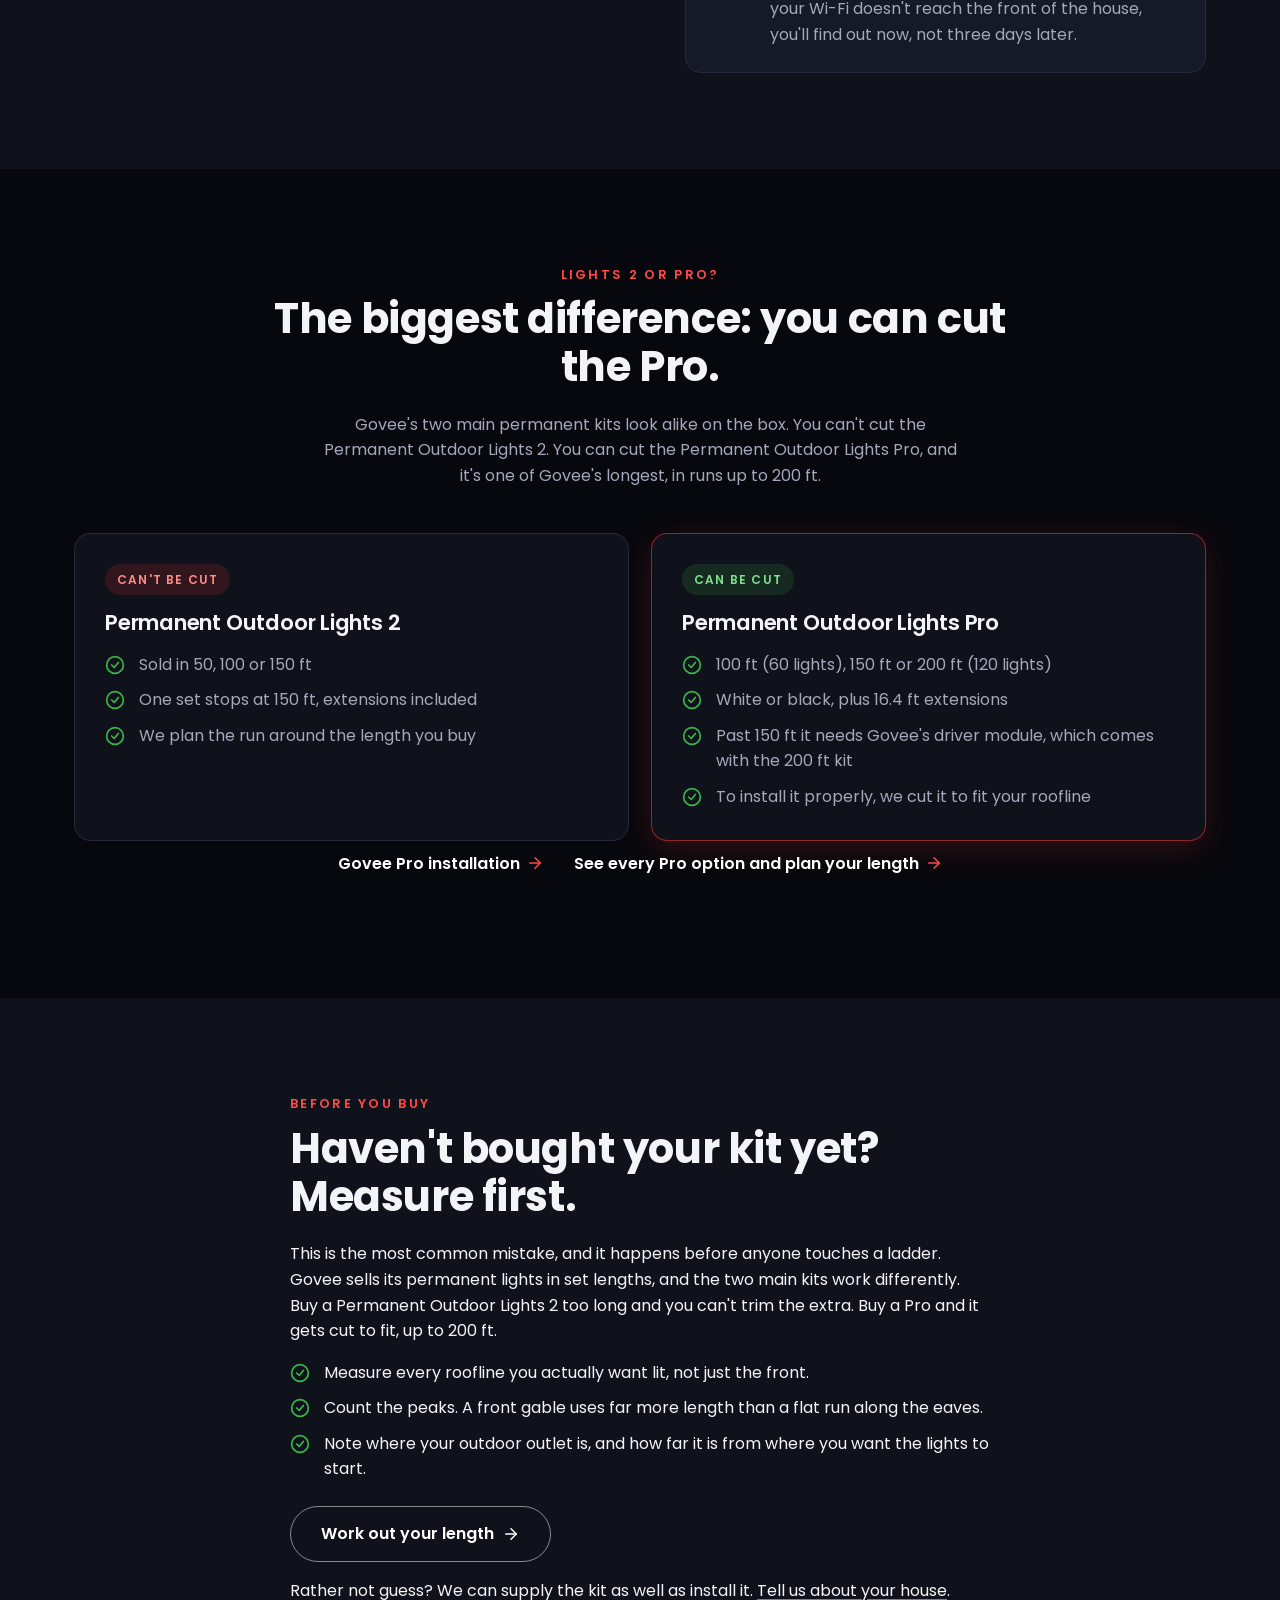
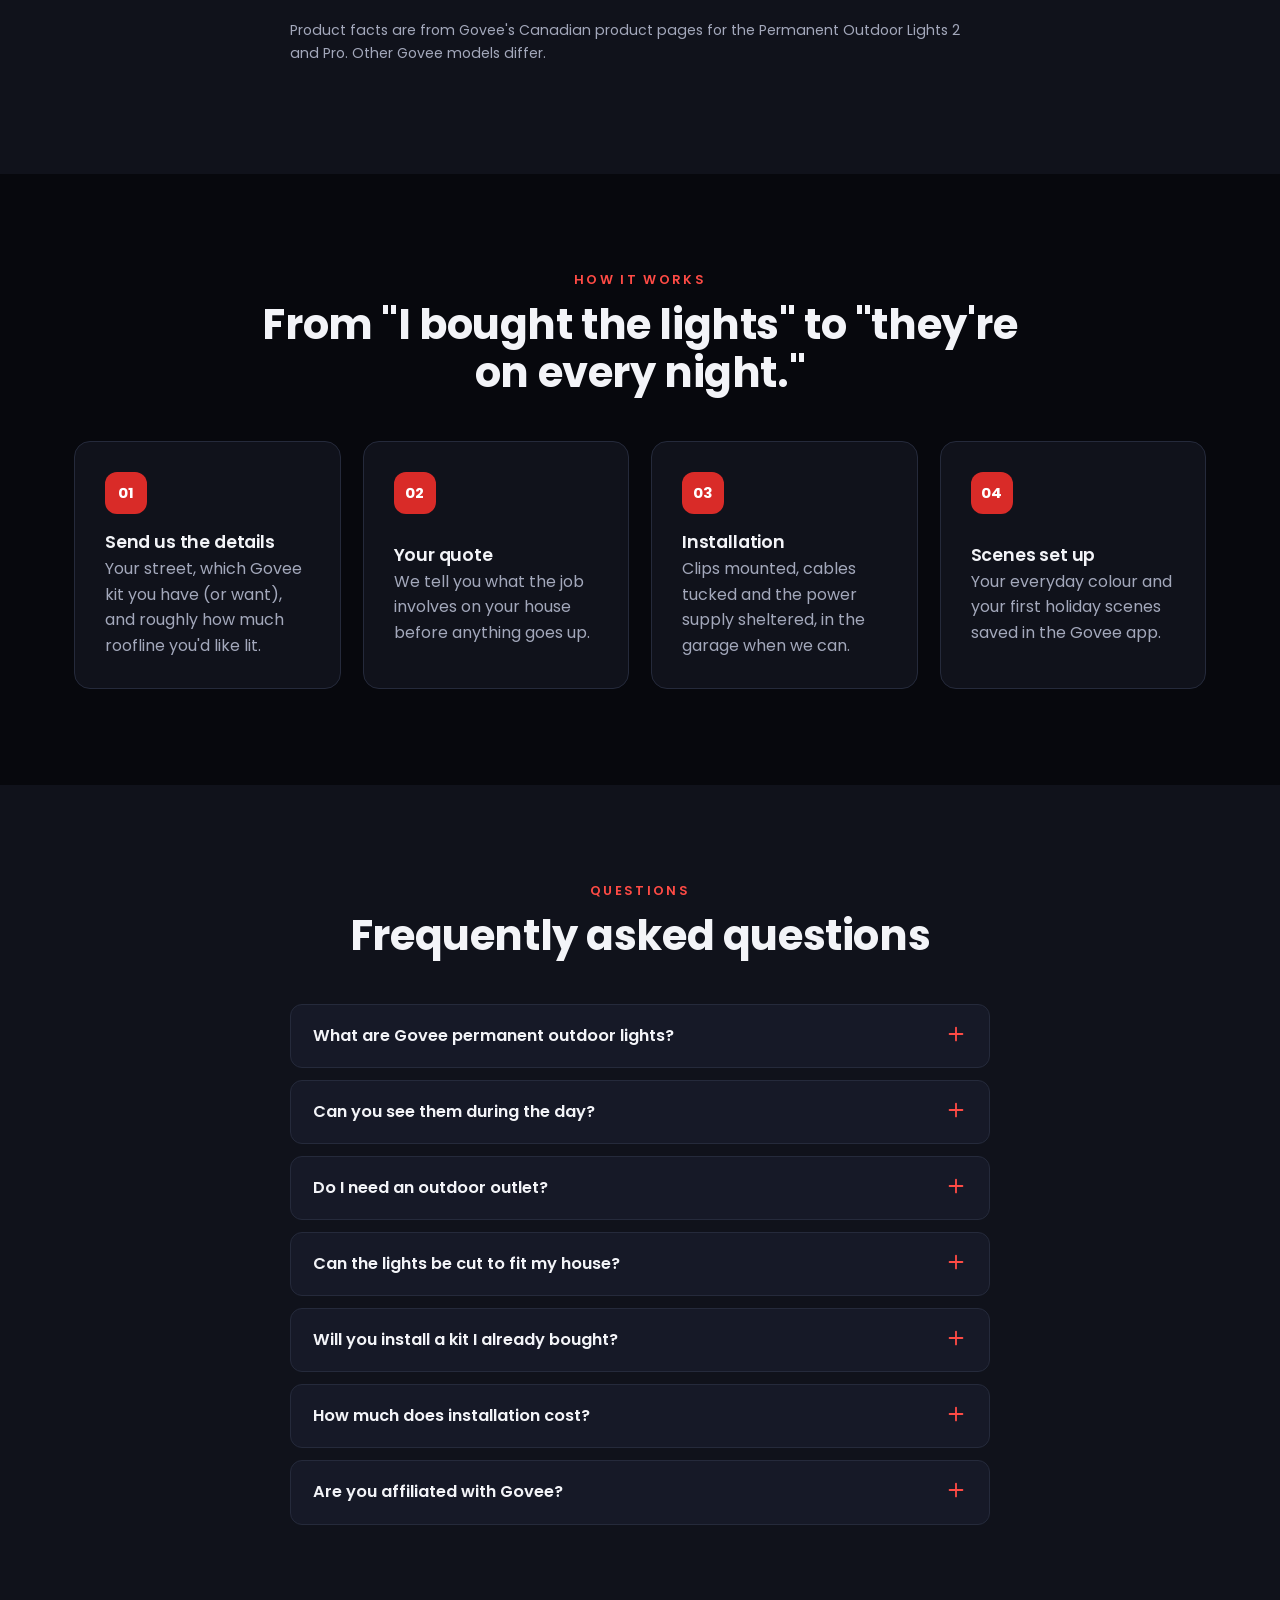
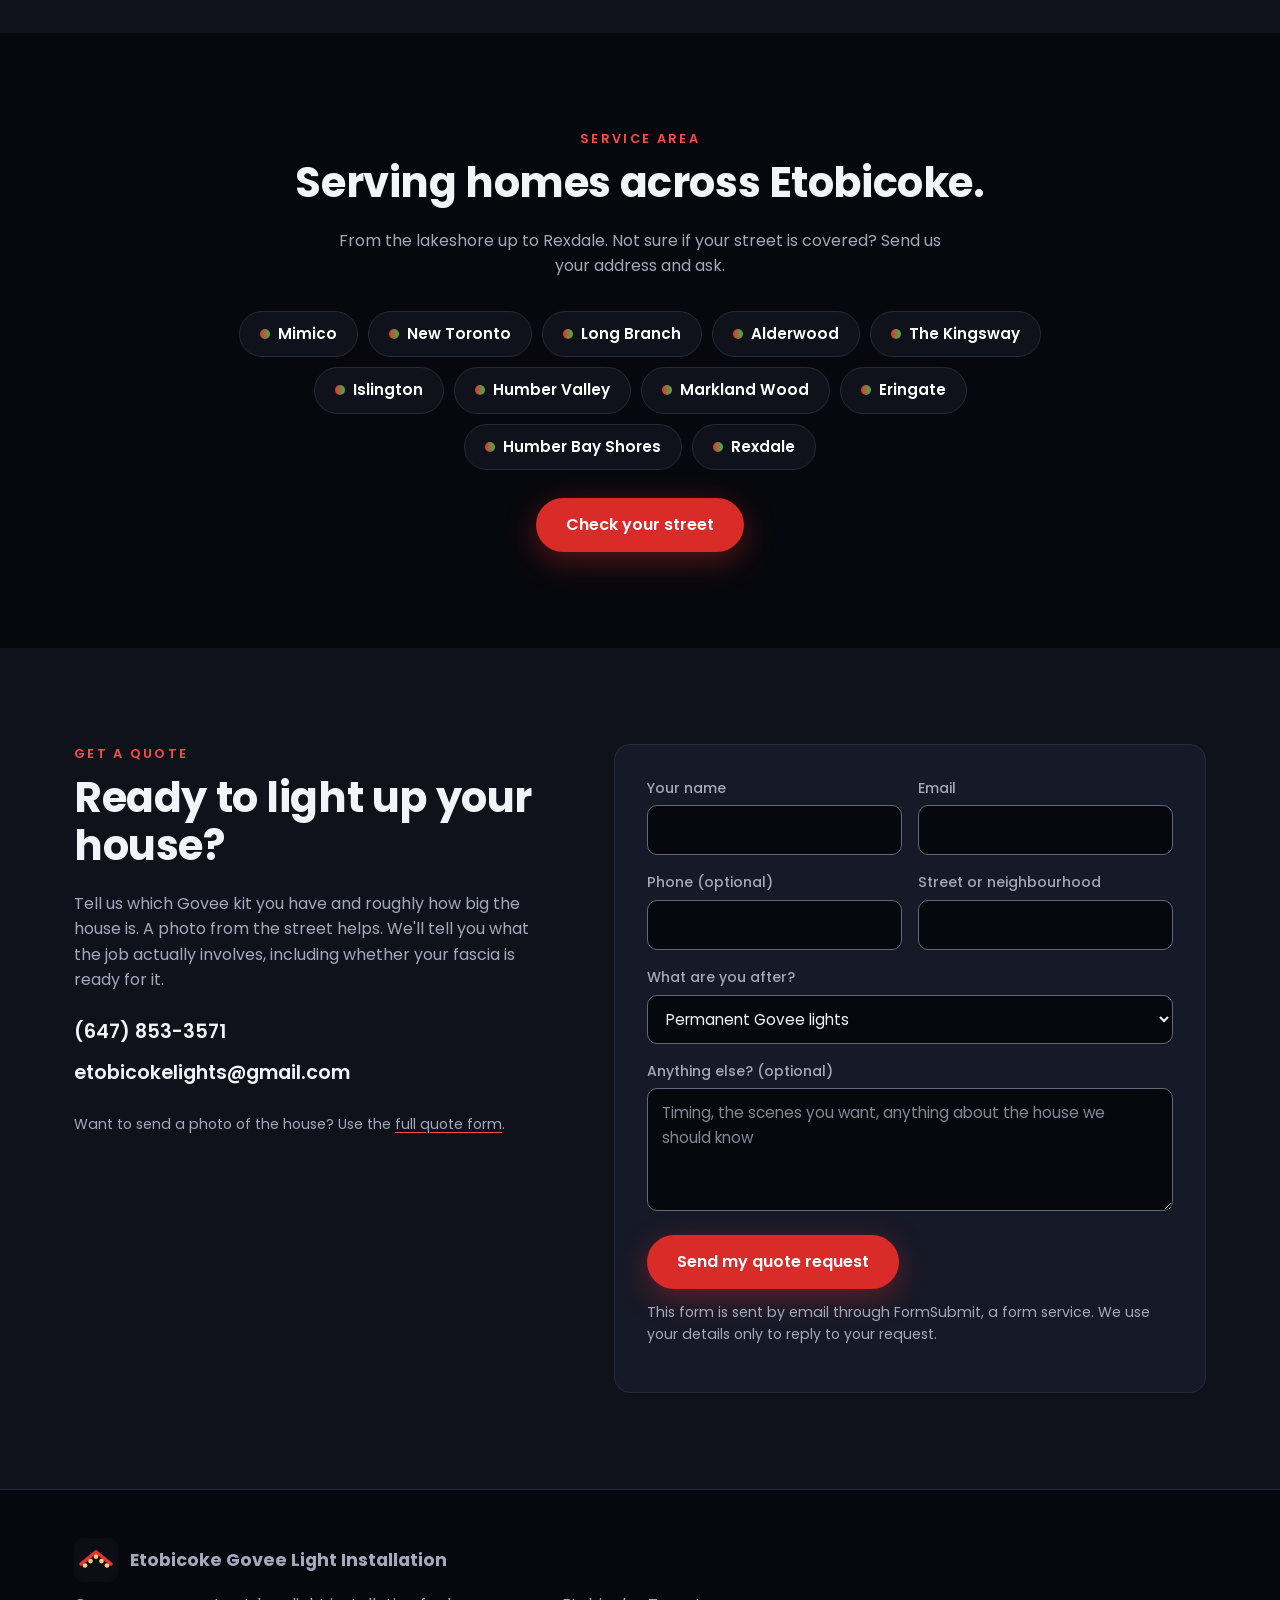
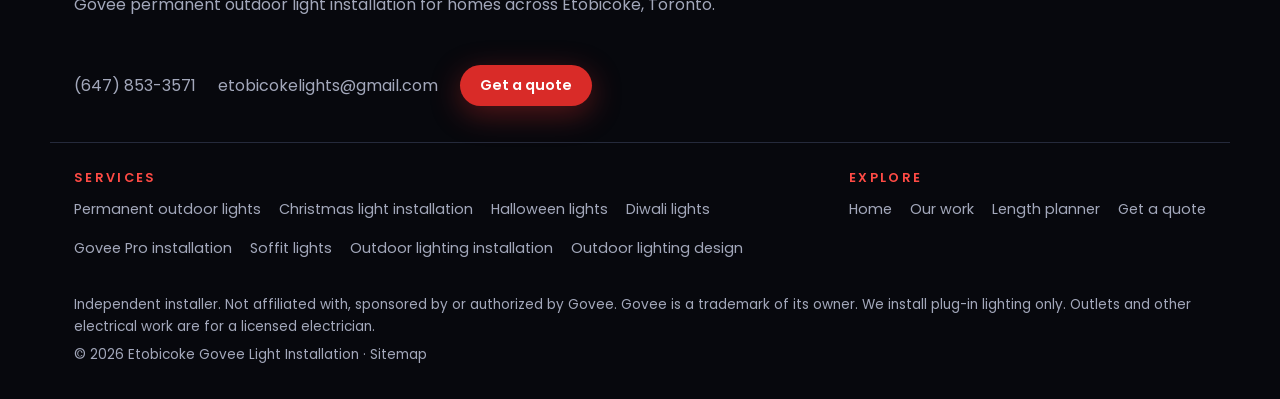
==== commit 1012705e: "Add five new job photos: purple and multicolour tabs, three gallery shots New photos of the owner's " ====
--- a/index.html
+++ b/index.html
@@ -20,7 +20,7 @@
 <link rel="icon" href="/assets/favicon.svg" type="image/svg+xml">
 <link rel="preload" href="/assets/fonts/poppins-400-latin.woff2" as="font" type="font/woff2" crossorigin>
 <link rel="preload" href="/assets/fonts/poppins-800-latin.woff2" as="font" type="font/woff2" crossorigin>
-<link rel="stylesheet" href="/assets/site.css?v=4d6da9df">
+<link rel="stylesheet" href="/assets/site.css?v=c8b95cfa">
 <script>document.documentElement.classList.add("js")</script>
 <script type="application/ld+json">{"@context": "https://schema.org", "@type": "HomeAndConstructionBusiness", "@id": "https://etobicokelights.com/#business", "name": "Etobicoke Govee Light Installation", "url": "https://etobicokelights.com/", "telephone": "+16478533571", "image": ["https://etobicokelights.com/assets/img/jobs/bungalow-warm-white-night.jpg", "https://etobicokelights.com/assets/img/jobs/warm-white-brick-night.jpg"], "logo": "https://etobicokelights.com/assets/favicon.svg", "address": {"@type": "PostalAddress", "addressLocality": "Toronto", "addressRegion": "ON", "addressCountry": "CA"}, "areaServed": {"@type": "Place", "name": "Etobicoke, Toronto, ON"}, "hasOfferCatalog": {"@type": "OfferCatalog", "name": "Outdoor lighting installation", "itemListElement": [{"@type": "Offer", "itemOffered": {"@type": "Service", "name": "Permanent outdoor lighting installation"}}, {"@type": "Offer", "itemOffered": {"@type": "Service", "name": "Soffit lighting installation"}}, {"@type": "Offer", "itemOffered": {"@type": "Service", "name": "Outdoor lighting installation"}}, {"@type": "Offer", "itemOffered": {"@type": "Service", "name": "Lighting design"}}]}, "email": "etobicokelights@gmail.com"}</script>
 <script type="application/ld+json">{"@context": "https://schema.org", "@type": "FAQPage", "mainEntity": [{"@type": "Question", "name": "What are Govee permanent outdoor lights?", "acceptedAnswer": {"@type": "Answer", "text": "A run of weatherproof LED lights that mounts once along your roofline and stays up all year. You control colour, brightness and schedules from the Govee app, so the same lights work for every night, Halloween, Christmas and game night."}}, {"@type": "Question", "name": "Can you see them during the day?", "acceptedAnswer": {"@type": "Answer", "text": "They tuck under the roof edge, so from the street they're easy to miss in daylight. Stand in the driveway and look up and you'll see them. Anyone who says they're invisible is overselling."}}, {"@type": "Question", "name": "Do I need an outdoor outlet?", "acceptedAnswer": {"@type": "Answer", "text": "Yes. Govee's instructions say to \"install only to a covered Class A GFCI receptacle\": an outdoor outlet with ground-fault protection and a weatherproof cover. If you don't have one near where the lights will start, adding one is a job for a licensed electrician. We install the lights. We don't do electrical work."}}, {"@type": "Question", "name": "Can the lights be cut to fit my house?", "acceptedAnswer": {"@type": "Answer", "text": "It depends on the model. Govee says the Permanent Outdoor Lights 2 can't be cut, so the run is planned around the length you buy. The Permanent Outdoor Lights Pro can be cut and comes in runs up to 200 ft, and to install it properly, we cut it to fit your roofline. Our length planner works out which lengths fit."}}, {"@type": "Question", "name": "Will you install a kit I already bought?", "acceptedAnswer": {"@type": "Answer", "text": "Yes. We install Govee kits you've already bought, and we can supply the kit if you haven't bought one yet."}}, {"@type": "Question", "name": "How much does installation cost?", "acceptedAnswer": {"@type": "Answer", "text": "It depends on how much roofline you want lit, how many peaks and corners there are, and what your fascia is made of. Every house gets its own quote: send us the details and we'll tell you what yours costs."}}, {"@type": "Question", "name": "Are you affiliated with Govee?", "acceptedAnswer": {"@type": "Answer", "text": "No. We're an independent installer. We're not affiliated with, sponsored by or authorized by Govee."}}]}</script>
@@ -100,11 +100,15 @@
           <button type="button" aria-pressed="true" data-mode="warm" style="--c:linear-gradient(90deg,#ffcf7a,#fff2d6)">Warm white</button>
           <button type="button" aria-pressed="false" data-mode="orange" style="--c:linear-gradient(90deg,#ff7a1a,#ffb347)">Halloween orange</button>
           <button type="button" aria-pressed="false" data-mode="red" style="--c:linear-gradient(90deg,#e8322f,#ff6b6b)">All red</button>
+          <button type="button" aria-pressed="false" data-mode="purple" style="--c:linear-gradient(90deg,#6d28d9,#a78bfa)">Purple</button>
+          <button type="button" aria-pressed="false" data-mode="multi" style="--c:linear-gradient(90deg,#ff6a3d,#e040fb)">Multicolour</button>
         </div>
         <div class="mode-stage scene-shots">
           <figure data-mode="warm" class="on"><img src="/assets/img/jobs/warm-white-dusk.jpg" alt="Brick house at dusk with warm white lights along the roofline, one of our installs" width="243" height="406" loading="lazy"><figcaption><span class="swatch" style="background:#FFC978;color:#FFC978"></span>Warm white</figcaption></figure>
           <figure data-mode="orange"><img src="/assets/img/jobs/orange-roofline-corners.jpg" alt="House at night with orange lights along the roofline and a corner, one of our installs" width="243" height="406" loading="lazy"><figcaption><span class="swatch" style="background:#FF7A1A;color:#FF7A1A"></span>Halloween orange</figcaption></figure>
           <figure data-mode="red"><img src="/assets/img/jobs/red-roofline.jpg" alt="Two-storey brick house at night with red lights on every roofline, one of our installs" width="243" height="244" loading="lazy"><figcaption><span class="swatch" style="background:#EF4444;color:#EF4444"></span>All red</figcaption></figure>
+          <figure data-mode="purple"><img src="/assets/img/jobs/purple-two-storey-night.jpg" alt="Brick two-storey at night with purple permanent lights under every eave and over the front door, one of our installs" width="1200" height="900" loading="lazy" style="object-position:40% 50%"><figcaption><span class="swatch" style="background:#8B5CF6;color:#8B5CF6"></span>Purple</figcaption></figure>
+          <figure data-mode="multi"><img src="/assets/img/jobs/multicolour-two-storey-night.jpg" alt="Brick two-storey at night with orange and magenta permanent lights, a different colour on different rooflines, one of our installs" width="1200" height="900" loading="lazy" style="object-position:55% 50%"><figcaption><span class="swatch" style="background:#E040FB;color:#E040FB"></span>Multicolour</figcaption></figure>
         </div>
         <div class="mode-band">
           <strong><span>Every season</span> · New colours from the app</strong>
@@ -203,10 +207,13 @@
     <div class="wrap center">
       <p class="eyebrow">Recent installs</p>
       <h2 id="work-title">Real homes, lit by us.</h2>
-      <p class="muted">Warm white, all red and Halloween orange: three of the thousands of colours in the app. Every photo here is from one of our own installs.</p>
+      <p class="muted">Warm white, bright white, all red and Halloween orange, plus what the lights look like by day. Every photo here is from one of our own installs.</p>
       <div class="gallery">
         <figure class="tall"><img src="/assets/img/jobs/warm-white-brick-night.jpg" alt="Two-storey brick house at night with warm white permanent lights along the peaks, eaves and garage" width="900" height="1200" loading="lazy"><figcaption><strong>Warm white tonight</strong><span>Peaks, eaves and the garage</span></figcaption></figure>
         <figure><img src="/assets/img/jobs/bungalow-warm-white-night.jpg" alt="Brick house at night with warm white lights up both slopes of the front peak and along the eaves" width="1200" height="712" loading="lazy" style="object-position:50% 0"><figcaption><strong>Warm white on the peak</strong><span>Both slopes, plus the eaves</span></figcaption></figure>
+        <figure><img src="/assets/img/jobs/bright-white-two-storey-night.jpg" alt="Two-storey brick house at night with bright white permanent lights along every peak and eave above a double garage, one of our installs" width="1200" height="1005" loading="lazy" style="object-position:50% 8%"><figcaption><strong>Bright white</strong><span>Every peak, over a double garage</span></figcaption></figure>
+        <figure><img src="/assets/img/jobs/pods-under-soffit-day.jpg" alt="Looking up under a white soffit in daylight at small square light pods clipped along the edge, glowing pink, one of our installs" width="900" height="1200" loading="lazy"><figcaption><strong>By day, under the soffit</strong><span>Small pods, clipped along the edge</span></figcaption></figure>
+        <figure><img src="/assets/img/jobs/installer-ladder-peak-day.jpg" alt="Our installer on a tall ladder at the peak of a two-storey brick house with a double garage, in daylight" width="924" height="1020" loading="lazy" style="object-position:50% 15%"><figcaption><strong>Up at the peak</strong><span>A two-storey gable, mid-install</span></figcaption></figure>
         <figure><img src="/assets/img/jobs/orange-green-porch.jpg" alt="House at night with orange roofline lights and Halloween decorations" width="243" height="244" loading="lazy"><figcaption><strong>Halloween night</strong><span>Orange along the roofline</span></figcaption></figure>
         <figure><img src="/assets/img/jobs/red-roofline.jpg" alt="The same two-storey brick house at night with red lights on every roofline" width="243" height="244" loading="lazy"><figcaption><strong>Same house, all red</strong><span>The colour is an app setting</span></figcaption></figure>
         <figure class="tall"><img src="/assets/img/jobs/orange-roofline-corners.jpg" alt="Narrow two-storey house with orange lights along the roofline and down a vertical corner" width="243" height="406" loading="lazy"><figcaption><strong>Orange, corner included</strong><span>Roofline plus a vertical edge</span></figcaption></figure>
@@ -468,6 +475,6 @@
     <p>&copy; 2026 Etobicoke Govee Light Installation · <a href="/sitemap/">Sitemap</a></p>
   </div>
 </footer>
-<script src="/assets/site.js?v=4d6da9df" defer></script>
+<script src="/assets/site.js?v=c8b95cfa" defer></script>
 </body>
 </html>
--- a/assets/site.css
+++ b/assets/site.css
@@ -194,7 +194,7 @@
 @media (max-width: 560px) { .mode-tabs button { padding: 8px 14px; font-size: 0.85rem; } }
 /* The colour photos are small originals, so the stage frames them side by side at about their own size. The pressed tab
    brings its photo forward. */
-.mode-stage { display: grid; grid-template-columns: repeat(3, minmax(0, 250px)); justify-content: center; gap: 18px; padding: 34px; border-radius: var(--radius); background: var(--stage); box-shadow: 0 30px 80px rgba(0, 0, 0, 0.5); }
+.mode-stage { display: grid; grid-template-columns: repeat(5, minmax(0, 200px)); justify-content: center; gap: 18px; padding: 34px; border-radius: var(--radius); background: var(--stage); box-shadow: 0 30px 80px rgba(0, 0, 0, 0.5); }
 .mode-stage figure { margin: 0; position: relative; aspect-ratio: 3 / 5; border-radius: 12px; overflow: hidden; border: 1px solid var(--line); opacity: 0.38; transform: scale(0.97); transition: opacity 0.6s, transform 0.6s; }
 .mode-stage figure.on { opacity: 1; transform: none; box-shadow: 0 20px 50px rgba(0, 0, 0, 0.45); }
 /* Until site.js marks the stage ready (or without JS), all three photos show at full strength. */
